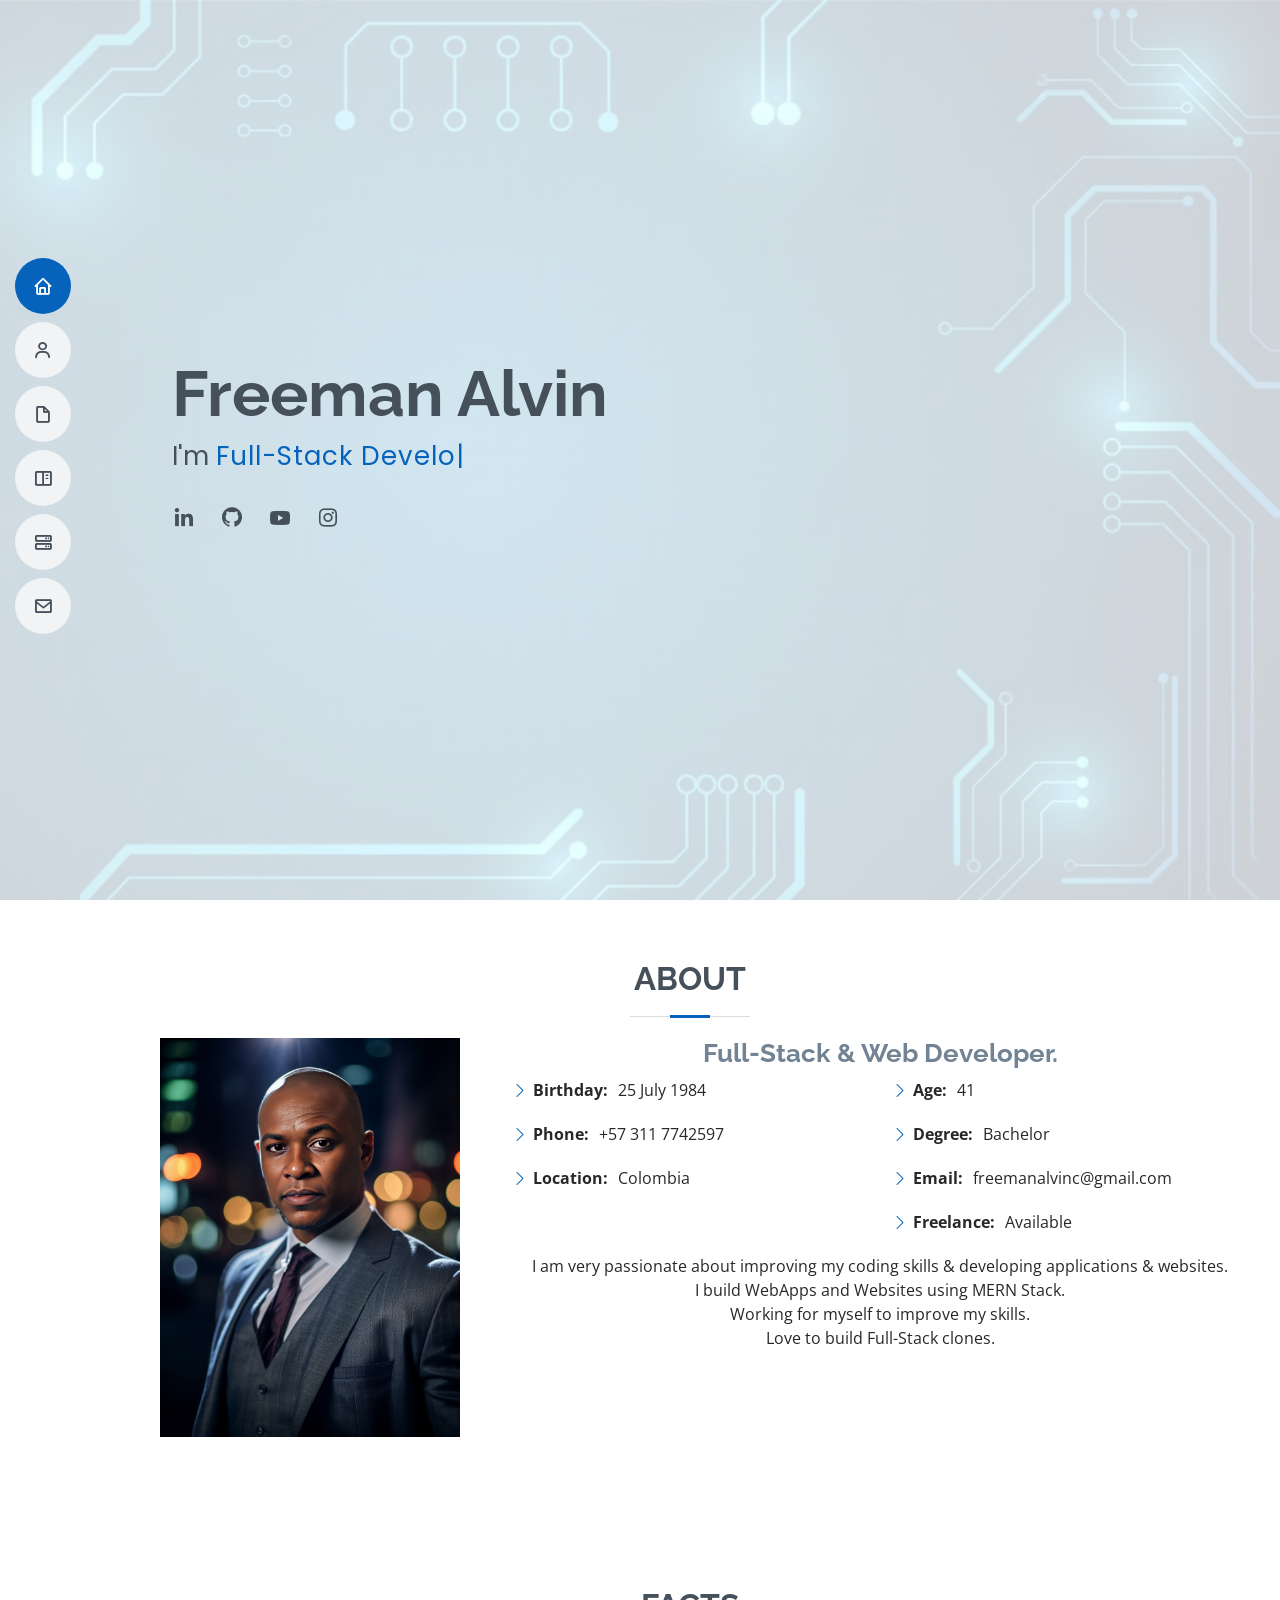
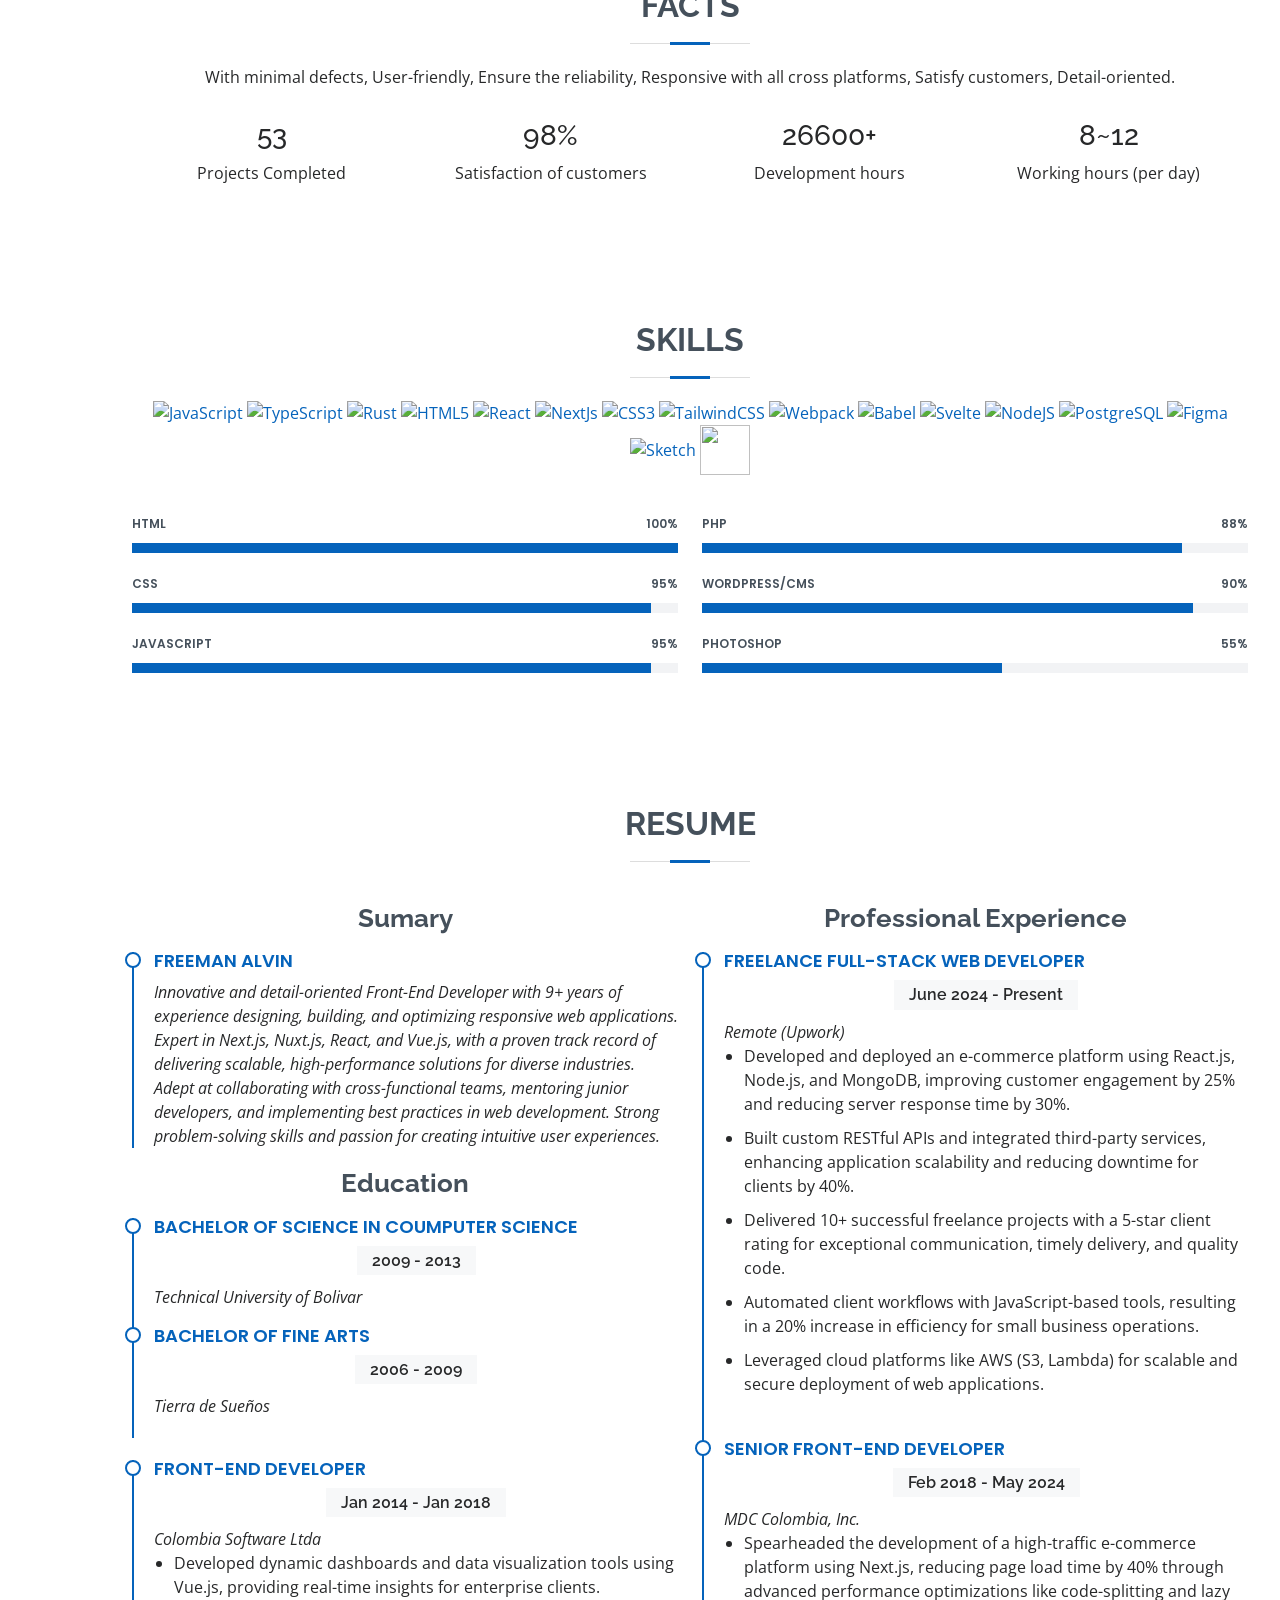
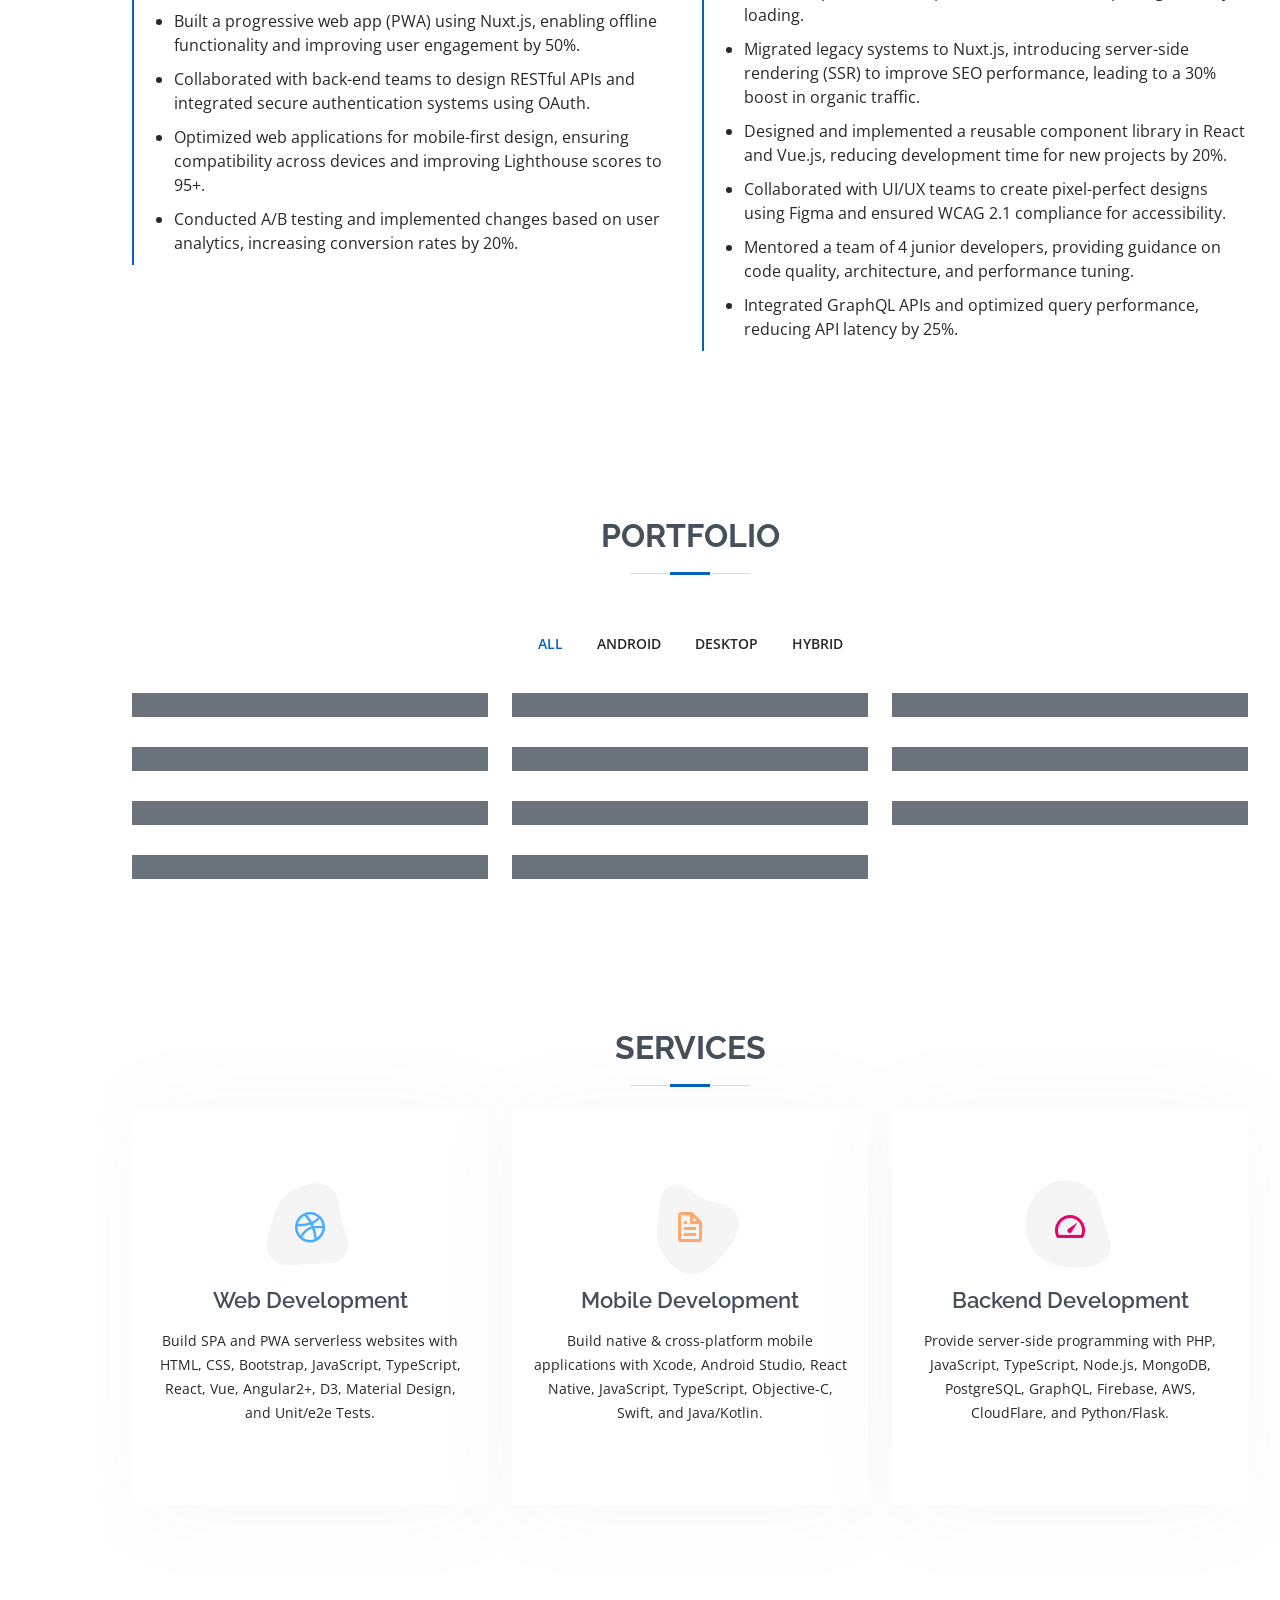
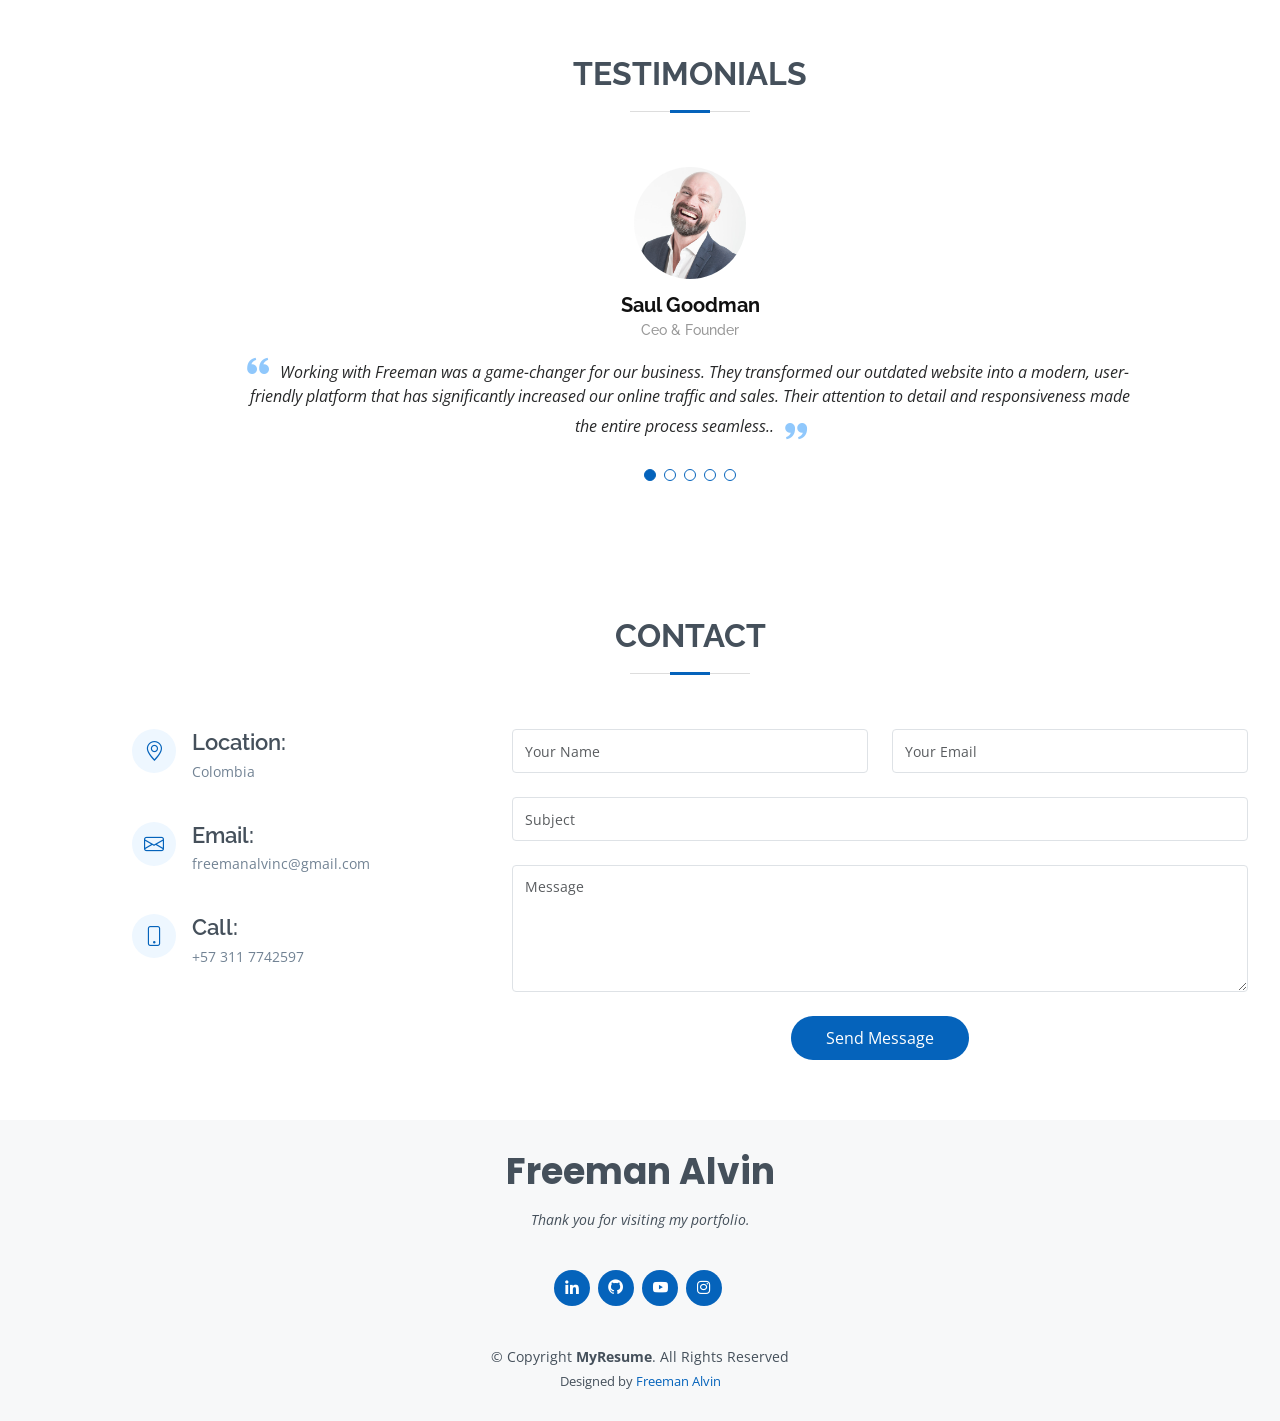
==== index.html @ a4b0214c "first" ====
<!DOCTYPE html>
<html lang="en">

<head>
  <meta charset="utf-8">
  <meta content="width=device-width, initial-scale=1.0" name="viewport">

  <title>MyResume Template - Index</title>

  <meta content="" name="description">
  <meta content="" name="keywords">

  <!-- Favicons -->
  <link href="assets/img/favicon.png" rel="icon">
  <link href="assets/img/apple-touch-icon.png" rel="apple-touch-icon">

  <!-- Google Fonts -->
  <link href="https://fonts.googleapis.com/css?family=Open+Sans:300,300i,400,400i,600,600i,700,700i|Raleway:300,300i,400,400i,500,500i,600,600i,700,700i|Poppins:300,300i,400,400i,500,500i,600,600i,700,700i" rel="stylesheet">

  <!-- Vendor CSS Files -->
  <link href="assets/vendor/aos/aos.css" rel="stylesheet">
  <link href="assets/vendor/bootstrap/css/bootstrap.min.css" rel="stylesheet">
  <link href="assets/vendor/bootstrap-icons/bootstrap-icons.css" rel="stylesheet">
  <link href="assets/vendor/boxicons/css/boxicons.min.css" rel="stylesheet">
  <link href="assets/vendor/glightbox/css/glightbox.min.css" rel="stylesheet">
  <link href="assets/vendor/swiper/swiper-bundle.min.css" rel="stylesheet">

  <!-- Template Main CSS File -->
  <link href="assets/css/style.css" rel="stylesheet">
<link href='https://unpkg.com/boxicons@latest/css/boxicons.min.css' rel='stylesheet'>
<link rel="stylesheet" href="https://cdn.jsdelivr.net/npm/typicons.font@2.1.2/src/font/typicons.css">
</head>

<body oncontextmenu="return false;">

  <!-- ======= Mobile nav toggle button ======= -->
  <!-- <button type="button" class="mobile-nav-toggle d-xl-none"><i class="bi bi-list mobile-nav-toggle"></i></button> -->
  <i class="bi bi-list mobile-nav-toggle d-lg-none"></i>
  <!-- ======= Header ======= -->
  <header id="header" class="d-flex flex-column justify-content-center">

    <nav id="navbar" class="navbar nav-menu">
      <ul>
        <li><a href="#hero" class="nav-link scrollto active"><i class="bx bx-home"></i> <span>Home</span></a></li>
        <li><a href="#about" class="nav-link scrollto"><i class="bx bx-user"></i> <span>About</span></a></li>
        <li><a href="#resume" class="nav-link scrollto"><i class="bx bx-file-blank"></i> <span>Resume</span></a></li>
        <li><a href="#portfolio" class="nav-link scrollto"><i class="bx bx-book-content"></i> <span>Portfolio</span></a></li>
        <li><a href="#services" class="nav-link scrollto"><i class="bx bx-server"></i> <span>Services</span></a></li>
        <li><a href="#contact" class="nav-link scrollto"><i class="bx bx-envelope"></i> <span>Contact</span></a></li>
      </ul>
    </nav><!-- .nav-menu -->

  </header><!-- End Header -->

  <!-- ======= Hero Section ======= -->
  <section id="hero" class="d-flex flex-column justify-content-center">
    <div class="container" data-aos="zoom-in" data-aos-delay="100">
      <h1>Freeman Alvin</h1>
      <p>I'm <span class="typed" data-typed-items="Full-Stack Developer, Front-End Developer, Freelancer, Engineer"></span></p>
      <div class="social-links">
        <a href="https://www.linkedin.com/in/freeman-alvin-cordoba-martinez-75082132b/" class="linkedin"><i class="bx bxl-linkedin"></i></a>
        <a href="https://github.com/freeman1" class="github"><i class="bx bxl-github"></i></a>
        <a href="#" class="youtube"><i class="bx bxl-youtube"></i></a>
        <a href="#" class="instagram"><i class="bx bxl-instagram"></i></a>
      </div>
    </div>
  </section><!-- End Hero -->

  <main id="main">

    <!-- ======= About Section ======= -->
    <section id="about" class="about">
      <div class="container" data-aos="fade-up">

        <div class="section-title">
          <h2>About</h2>

        <div class="row">
          <div class="col-lg-4">
            <img src="assets/img/profile-img.png" class="img-fluid" alt="" width="300px">
          </div>
          <div class="col-lg-8 pt-4 pt-lg-0 content">
            <h3>Full-Stack &amp; Web Developer.</h3>
            <p class="fst-italic">

            </p>
            <div class="row">
              <div class="col-lg-6">
                <ul>
                  <li><i class="bi bi-chevron-right"></i> <strong>Birthday:</strong> <span>25 July 1984</span></li>
                  <li><i class="bi bi-chevron-right"></i> <strong>Phone:</strong> <span>+57 311 7742597</span></li>
                  <li><i class="bi bi-chevron-right"></i> <strong>Location:</strong> <span>Colombia</span></li>
                </ul>
              </div>
              <div class="col-lg-6">
                <ul>
                  <li><i class="bi bi-chevron-right"></i> <strong>Age:</strong> <span>41</span></li>
                  <li><i class="bi bi-chevron-right"></i> <strong>Degree:</strong> <span>Bachelor</span></li>
                  <li><i class="bi bi-chevron-right"></i> <strong>Email:</strong> <span>freemanalvinc@gmail.com</span></li>
                  <li><i class="bi bi-chevron-right"></i> <strong>Freelance:</strong> <span>Available</span></li>
                </ul>
              </div>
            </div>
            <p>
              I am very passionate about improving my coding skills & developing applications & websites.<br />
              I build WebApps and Websites using MERN Stack.<br />
              Working for myself to improve my skills.<br />
              Love to build Full-Stack clones.<br />
            </p>
          </div>
        </div>

      </div>
    </section><!-- End About Section -->

    <!-- ======= Facts Section ======= -->
    <section id="facts" class="facts">
      <div class="container" data-aos="fade-up">

        <div class="section-title">
          <h2>Facts</h2>
          <p>With minimal defects, User-friendly, Ensure the reliability, Responsive with all cross platforms, Satisfy customers, Detail-oriented.</p>
        </div>

        <div class="container">
          <div class="row">
            <div class="col-lg-3 col-md-3 col-6">
              <div class="box_counter text-center animation animated fadeInUp" data-animation="fadeInUp"
                data-animation-delay="0.02s" style="animation-delay: 0.02s; opacity: 1;">
                <i class="ti-check-box"></i>
                <h3 class="counter_text"><span class="counter">53</span></h3>
                <p>Projects Completed</p>
              </div>
            </div>
            <div class="col-lg-3 col-md-3 col-6">
              <div class="box_counter text-center animation animated fadeInUp" data-animation="fadeInUp"
                data-animation-delay="0.03s" style="animation-delay: 0.03s; opacity: 1;">
                <i class="ti-thumb-up"></i>
                <h3 class="counter_text"><span class="counter">98</span>%</h3>
                <p>Satisfaction of customers</p>
              </div>
            </div>
            <div class="col-lg-3 col-md-3 col-6">
              <div class="box_counter text-center animation animated fadeInUp" data-animation="fadeInUp"
                data-animation-delay="0.04s" style="animation-delay: 0.04s; opacity: 1;">
                <i class="ti-wheelchair"></i>
                <h3 class="counter_text"><span class="counter">26600</span>+</h3>
                <p>Development hours</p>
              </div>
            </div>
            <div class="col-lg-3 col-md-3 col-6">
              <div class="box_counter text-center animation animated fadeInUp" data-animation="fadeInUp"
                data-animation-delay="0.05s" style="animation-delay: 0.05s; opacity: 1;">
                <i class="ti-time"></i>
                <h3 class="counter_text"><span class="counter">8</span>~<span class="counter">12</span></h3>
                <p>Working hours (per day)</p>
              </div>
            </div>
          </div>
        </div>

      </div>
    </section><!-- End Facts Section -->

    <!-- ======= Skills Section ======= -->
    <section id="skills" class="skills section-bg">
      <div class="container" data-aos="fade-up">

        <div class="section-title">
          <h2>Skills</h2>
          <p><p dir="auto">
            <a href="https://developer.mozilla.org/en-US/docs/Web/JavaScript" rel="nofollow"><img
                src="https://raw.githubusercontent.com/danielcranney/readme-generator/main/public/icons/skills/javascript-colored.svg"
                width="36" height="36" alt="JavaScript" style="max-width: 100%;"></a>
            <a href="https://www.typescriptlang.org/" rel="nofollow"><img
                src="https://raw.githubusercontent.com/danielcranney/readme-generator/main/public/icons/skills/typescript-colored.svg"
                width="36" height="36" alt="TypeScript" style="max-width: 100%;"></a>
            <a href="https://www.rust-lang.org/" rel="nofollow"><img
                src="https://raw.githubusercontent.com/danielcranney/readme-generator/main/public/icons/skills/rust-colored.svg"
                width="36" height="36" alt="Rust" style="max-width: 100%;"></a>
            <a href="https://developer.mozilla.org/en-US/docs/Glossary/HTML5" rel="nofollow"><img
                src="https://raw.githubusercontent.com/danielcranney/readme-generator/main/public/icons/skills/html5-colored.svg"
                width="36" height="36" alt="HTML5" style="max-width: 100%;"></a>
            <a href="https://reactjs.org/" rel="nofollow"><img
                src="https://raw.githubusercontent.com/danielcranney/readme-generator/main/public/icons/skills/react-colored.svg"
                width="36" height="36" alt="React" style="max-width: 100%;"></a>
            <a href="https://nextjs.org/docs" rel="nofollow"><img
                src="https://raw.githubusercontent.com/danielcranney/readme-generator/main/public/icons/skills/nextjs-colored.svg"
                width="36" height="36" alt="NextJs" style="max-width: 100%;"></a>
            <a href="https://www.w3.org/TR/CSS/#css" rel="nofollow"><img
                src="https://raw.githubusercontent.com/danielcranney/readme-generator/main/public/icons/skills/css3-colored.svg"
                width="36" height="36" alt="CSS3" style="max-width: 100%;"></a>
            <a href="https://tailwindcss.com/" rel="nofollow"><img
                src="https://raw.githubusercontent.com/danielcranney/readme-generator/main/public/icons/skills/tailwindcss-colored.svg"
                width="36" height="36" alt="TailwindCSS" style="max-width: 100%;"></a>
            <a href="https://webpack.js.org/" rel="nofollow"><img
                src="https://raw.githubusercontent.com/danielcranney/readme-generator/main/public/icons/skills/webpack-colored.svg"
                width="36" height="36" alt="Webpack" style="max-width: 100%;"></a>
            <a href="https://babeljs.io/" rel="nofollow"><img
                src="https://raw.githubusercontent.com/danielcranney/readme-generator/main/public/icons/skills/babel-colored.svg"
                width="36" height="36" alt="Babel" style="max-width: 100%;"></a>
            <a href="https://svelte.dev/" rel="nofollow"><img
                src="https://raw.githubusercontent.com/danielcranney/readme-generator/main/public/icons/skills/svelte-colored.svg"
                width="36" height="36" alt="Svelte" style="max-width: 100%;"></a>
            <a href="https://nodejs.org/en/" rel="nofollow"><img
                src="https://raw.githubusercontent.com/danielcranney/readme-generator/main/public/icons/skills/nodejs-colored.svg"
                width="36" height="36" alt="NodeJS" style="max-width: 100%;"></a>
            <a href="https://www.postgresql.org/" rel="nofollow"><img
                src="https://raw.githubusercontent.com/danielcranney/readme-generator/main/public/icons/skills/postgresql-colored.svg"
                width="36" height="36" alt="PostgreSQL" style="max-width: 100%;"></a>
            <a href="https://www.figma.com/" rel="nofollow"><img
                src="https://raw.githubusercontent.com/danielcranney/readme-generator/main/public/icons/skills/figma-colored.svg"
                width="36" height="36" alt="Figma" style="max-width: 100%;"></a>
            <a href="https://www.sketch.com/" rel="nofollow"><img
                src="https://raw.githubusercontent.com/danielcranney/readme-generator/main/public/icons/skills/sketch-colored.svg"
                width="36" height="36" alt="Sketch" style="max-width: 100%;"></a>
            <a rel="noopener noreferrer nofollow"
                  href="https://camo.githubusercontent.com/22a6284295884b596b063cbec5953e303e27507c1f1fffbb2425731f333e7afd/68747470733a2f2f736b696c6c69636f6e732e6465762f69636f6e733f693d76697465267468656d653d6461726b"><img
                    src="https://camo.githubusercontent.com/22a6284295884b596b063cbec5953e303e27507c1f1fffbb2425731f333e7afd/68747470733a2f2f736b696c6c69636f6e732e6465762f69636f6e733f693d76697465267468656d653d6461726b"
                    height="50" width="50" data-canonical-src="https://skillicons.dev/icons?i=vite&amp;theme=dark"
                    style="max-width: 100%;"></a>
          </p></p>
        </div>

        <div class="row skills-content">

          <div class="col-lg-6">

            <div class="progress">
              <span class="skill">HTML <i class="val">100%</i></span>
              <div class="progress-bar-wrap">
                <div class="progress-bar" role="progressbar" aria-valuenow="100" aria-valuemin="0" aria-valuemax="100"></div>
              </div>
            </div>

            <div class="progress">
              <span class="skill">CSS <i class="val">95%</i></span>
              <div class="progress-bar-wrap">
                <div class="progress-bar" role="progressbar" aria-valuenow="95" aria-valuemin="0" aria-valuemax="100"></div>
              </div>
            </div>

            <div class="progress">
              <span class="skill">JavaScript <i class="val">95%</i></span>
              <div class="progress-bar-wrap">
                <div class="progress-bar" role="progressbar" aria-valuenow="95" aria-valuemin="0" aria-valuemax="100"></div>
              </div>
            </div>

          </div>

          <div class="col-lg-6">

            <div class="progress">
              <span class="skill">PHP <i class="val">88%</i></span>
              <div class="progress-bar-wrap">
                <div class="progress-bar" role="progressbar" aria-valuenow="88" aria-valuemin="0" aria-valuemax="100"></div>
              </div>
            </div>

            <div class="progress">
              <span class="skill">WordPress/CMS <i class="val">90%</i></span>
              <div class="progress-bar-wrap">
                <div class="progress-bar" role="progressbar" aria-valuenow="90" aria-valuemin="0" aria-valuemax="100"></div>
              </div>
            </div>

            <div class="progress">
              <span class="skill">Photoshop <i class="val">55%</i></span>
              <div class="progress-bar-wrap">
                <div class="progress-bar" role="progressbar" aria-valuenow="55" aria-valuemin="0" aria-valuemax="100"></div>
              </div>
            </div>

          </div>

        </div>

      </div>
    </section><!-- End Skills Section -->

    <!-- ======= Resume Section ======= -->
    <section id="resume" class="resume">
      <div class="container" data-aos="fade-up">

        <div class="section-title">
          <h2>Resume</h2>

        <div class="row">
          <div class="col-lg-6">
            <h3 class="resume-title">Sumary</h3>
            <div class="resume-item pb-0">
              <h4>Freeman Alvin</h4>
              <p><em>Innovative and detail-oriented Front-End Developer with 9+ years of experience designing, building, and optimizing
              responsive web applications. Expert in Next.js, Nuxt.js, React, and Vue.js, with a proven track record of delivering scalable, high-performance solutions for diverse industries. Adept at collaborating with cross-functional teams,
              mentoring junior developers, and implementing best practices in web development. Strong problem-solving skills and
              passion for creating intuitive user experiences.</em></p>
            </div>

            <h3 class="resume-title">Education</h3>
            <div class="resume-item">
              <h4>Bachelor of Science in Coumputer Science</h4>
              <h5>2009 - 2013</h5>
              <p><em>Technical University of Bolivar</em></p>
            </div>
            <div class="resume-item">
              <h4>Bachelor of Fine Arts</h4>
              <h5>2006 - 2009</h5>
              <p><em>Tierra de Sueños</em></p>
            </div>
            <br />
                        <div class="resume-item">
                          <h4>Front-End Developer</h4>
                          <h5>Jan 2014 - Jan 2018</h5>
                          <p><em>Colombia Software Ltda</em></p>
                          <ul>
                            <li>Developed dynamic dashboards and data visualization tools using Vue.js, providing real-time insights for
                              enterprise
                              clients.</li>
                            <li>Built a progressive web app (PWA) using Nuxt.js, enabling offline functionality and improving user engagement by
                              50%.</li>
                            <li>Collaborated with back-end teams to design RESTful APIs and integrated secure authentication systems using
                              OAuth.</li>
                            <li>Optimized web applications for mobile-first design, ensuring compatibility across devices and improving
                              Lighthouse
                              scores to 95+.</li>
                            <li>Conducted A/B testing and implemented changes based on user analytics, increasing conversion rates by 20%.</li>
                          </ul>
                        </div>

          </div>
          <div class="col-lg-6">
            <h3 class="resume-title">Professional Experience</h3>
            <div class="resume-item">
              <h4>Freelance Full-Stack Web Developer</h4>
              <h5>June 2024 - Present</h5>
              <p><em>Remote (Upwork)</em></p>
              <ul>
                <li>Developed and deployed an e-commerce platform using React.js, Node.js, and MongoDB, improving customer engagement by 25%
                and reducing server response time by 30%.</li>
                <li>Built custom RESTful APIs and integrated third-party services, enhancing application scalability and reducing downtime
                for clients by 40%.</li>
                <li>Delivered 10+ successful freelance projects with a 5-star client rating for exceptional communication, timely delivery,
                and quality code.</li>
                <li>Automated client workflows with JavaScript-based tools, resulting in a 20% increase in efficiency for small business
                operations.</li>
                <li>Leveraged cloud platforms like AWS (S3, Lambda) for scalable and secure deployment of web applications.</li>
              </ul>
            </div>
            <div class="resume-item">
              <h4>Senior Front-End Developer</h4>
              <h5>Feb 2018 - May 2024</h5>
              <p><em>MDC Colombia, Inc.</em></p>
              <ul>
                <li>Spearheaded the development of a high-traffic e-commerce platform using Next.js, reducing page load time by 40% through
                advanced performance optimizations like code-splitting and lazy loading.</li>
                <li>Migrated legacy systems to Nuxt.js, introducing server-side rendering (SSR) to improve SEO performance, leading to a 30%
                boost in organic traffic.</li>
                <li>Designed and implemented a reusable component library in React and Vue.js, reducing development time for new projects by
                20%.</li>
                <li>Collaborated with UI/UX teams to create pixel-perfect designs using Figma and ensured WCAG 2.1 compliance for
                accessibility.</li>
                <li>Mentored a team of 4 junior developers, providing guidance on code quality, architecture, and performance tuning.</li>
                <li>Integrated GraphQL APIs and optimized query performance, reducing API latency by 25%.</li>
              </ul>
            </div>
          </div>
        </div>

      </div>
    </section><!-- End Resume Section -->

    <!-- ======= Portfolio Section ======= -->
    <section id="portfolio" class="portfolio section-bg">
      <div class="container" data-aos="fade-up">

        <div class="section-title">
          <h2>Portfolio</h2>
          <p></p>
        </div>

        <div class="row">
          <div class="col-lg-12 d-flex justify-content-center" data-aos="fade-up" data-aos-delay="100">
            <ul id="portfolio-flters">
              <li data-filter="*" class="filter-active">All</li>
              <li data-filter=".filter-app">Android</li>
              <li data-filter=".filter-card">Desktop</li>
              <li data-filter=".filter-web">Hybrid</li>
            </ul>
          </div>
        </div>

        <div class="row portfolio-container" data-aos="fade-up" data-aos-delay="200">

          <div class="col-lg-4 col-md-6 portfolio-item filter-web">
            <div class="portfolio-wrap">
              <img src="assets/img/portfolio/portfolio-5.png" class="img-fluid" alt="">
              <div class="portfolio-info">
                <h4>Please click + to view more information about the project.(Video)</h4>
                <div class="styles_topics___KkIE">
                  <div title="vue"><svg xmlns="http://www.w3.org/2000/svg" width="24" height="24" preserveAspectRatio="xMinYMin meet"
                      viewBox="0 0 256 221" class="styles_icon__GEUwO">
                      <path fill="#41B883" d="M204.8 0H256L128 220.8 0 0h97.92L128 51.2 157.44 0h47.36z"></path>
                      <path fill="#41B883" d="m0 0 128 220.8L256 0h-51.2L128 132.48 50.56 0H0z"></path>
                      <path fill="#35495E" d="M50.56 0 128 133.12 204.8 0h-47.36L128 51.2 97.92 0H50.56z"></path>
                    </svg></div>
                  <div title="tailwindcss"><svg xmlns="http://www.w3.org/2000/svg" width="24" height="24" fill="none"
                      class="styles_icon__GEUwO">
                      <path fill="#38BDF8" fill-rule="evenodd"
                        d="M12 5C8.8 5 6.8 6.59 6 9.771c1.2-1.59 2.6-2.186 4.2-1.789.913.227 1.566.885 2.287 1.614 1.177 1.187 2.539 2.56 5.513 2.56 3.2 0 5.2-1.59 6-4.77-1.2 1.59-2.6 2.187-4.2 1.789-.913-.227-1.566-.885-2.288-1.614C16.336 6.373 14.974 5 12 5Zm-6 7.157c-3.2 0-5.2 1.59-6 4.771 1.2-1.59 2.6-2.187 4.2-1.79.913.228 1.566.886 2.288 1.615 1.176 1.187 2.538 2.56 5.512 2.56 3.2 0 5.2-1.59 6-4.77-1.2 1.59-2.6 2.186-4.2 1.789-.913-.227-1.566-.886-2.287-1.614C10.336 13.53 8.974 12.157 6 12.157Z"
                        clip-rule="evenodd"></path>
                    </svg></div>
                  <div title="python"><svg xmlns="http://www.w3.org/2000/svg" width="24" height="24" preserveAspectRatio="xMinYMin meet"
                      viewBox="0 0 256 255" class="styles_icon__GEUwO">
                      <defs>
                        <linearGradient id="python_svg__a" x1="12.959%" x2="79.639%" y1="12.039%" y2="78.201%">
                          <stop offset="0%" stop-color="#387EB8"></stop>
                          <stop offset="100%" stop-color="#366994"></stop>
                        </linearGradient>
                        <linearGradient id="python_svg__b" x1="19.128%" x2="90.742%" y1="20.579%" y2="88.429%">
                          <stop offset="0%" stop-color="#FFE052"></stop>
                          <stop offset="100%" stop-color="#FFC331"></stop>
                        </linearGradient>
                      </defs>
                      <path fill="url(#python_svg__a)"
                        d="M126.916.072c-64.832 0-60.784 28.115-60.784 28.115l.072 29.128h61.868v8.745H41.631S.145 61.355.145 126.77c0 65.417 36.21 63.097 36.21 63.097h21.61v-30.356s-1.165-36.21 35.632-36.21h61.362s34.475.557 34.475-33.319V33.97S194.67.072 126.916.072zM92.802 19.66a11.12 11.12 0 0 1 11.13 11.13 11.12 11.12 0 0 1-11.13 11.13 11.12 11.12 0 0 1-11.13-11.13 11.12 11.12 0 0 1 11.13-11.13z">
                      </path>
                      <path fill="url(#python_svg__b)"
                        d="M128.757 254.126c64.832 0 60.784-28.115 60.784-28.115l-.072-29.127H127.6v-8.745h86.441s41.486 4.705 41.486-60.712c0-65.416-36.21-63.096-36.21-63.096h-21.61v30.355s1.165 36.21-35.632 36.21h-61.362s-34.475-.557-34.475 33.32v56.013s-5.235 33.897 62.518 33.897zm34.114-19.586a11.12 11.12 0 0 1-11.13-11.13 11.12 11.12 0 0 1 11.13-11.131 11.12 11.12 0 0 1 11.13 11.13 11.12 11.12 0 0 1-11.13 11.13z">
                      </path>
                    </svg></div>
                  <div title="django"><svg xmlns="http://www.w3.org/2000/svg" width="24" height="24" preserveAspectRatio="xMinYMin meet"
                      viewBox="0 0 256 326" class="styles_icon__GEUwO">
                      <g fill="#2BA977">
                        <path
                          d="M114.784 0h53.278v244.191c-27.29 5.162-47.38 7.193-69.117 7.193C33.873 251.316 0 222.245 0 166.412c0-53.795 35.93-88.708 91.608-88.708 8.64 0 15.222.68 23.176 2.717V0zm1.867 124.427c-6.24-2.038-11.382-2.717-17.965-2.717-26.947 0-42.512 16.437-42.512 45.243 0 28.046 14.88 43.532 42.17 43.532 5.896 0 10.696-.332 18.307-1.351v-84.707z">
                        </path>
                        <path
                          d="M255.187 84.26v122.263c0 42.105-3.154 62.353-12.411 79.81-8.64 16.783-20.022 27.366-43.541 39.055l-49.438-23.297c23.519-10.93 34.901-20.588 42.17-35.327 7.61-15.072 10.01-32.529 10.01-78.445V84.261h53.21zM196.608 0h53.278v54.135h-53.278V0z">
                        </path>
                      </g>
                    </svg></div>
                  <div title="postgresql"><svg xmlns="http://www.w3.org/2000/svg" viewBox="0 0 128 128" class="styles_icon__GEUwO"
                      width="24" height="24">
                      <path fill="#336791" fill-rule="evenodd"
                        d="M63.409 100.219c1.792 1.482 3.893 2.114 6.161 2.231.938.049 1.903.003 2.826-.165 1.464-.266 2.924-.6 4.348-1.029 2.9-.875 5.406-2.387 7.277-4.829 1.066-1.392 1.941-2.897 2.503-4.561.464-1.373.9-2.76 1.247-4.165.274-1.107.41-2.25.576-3.381.111-.748.178-1.504.247-2.259.112-1.225.229-2.448.31-3.676.057-.854.055-1.712.088-2.567.011-.261.053-.52.078-.779.021-.241.143-.324.389-.32.864.013 1.73.035 2.593-.004.967-.043 1.941-.085 2.893-.244a46.368 46.368 0 0 0 4.028-.86c1.568-.411 3.007-1.146 4.393-1.982 1.612-.975 3.084-2.118 4.275-3.591 1.039-1.282 1.531-2.768 1.28-4.389-.364-2.355-2.343-3.898-4.644-4.003-.834-.038-1.68.05-2.51.155-1.005.128-1.995.354-2.997.503-.692.104-1.393.15-2.083.222l-.019-.09c1.29-2.437 2.634-4.846 3.854-7.316.937-1.896 1.737-3.859 2.564-5.809 1.37-3.228 2.463-6.555 3.369-9.938.867-3.238 1.609-6.511 1.844-9.871.094-1.341.159-2.688.15-4.031-.006-1.072-.122-2.145-.229-3.213-.122-1.224-.492-2.384-1.004-3.5-.674-1.472-1.721-2.679-2.822-3.825-.881-.918-1.851-1.754-2.812-2.59-1.371-1.192-2.913-2.145-4.513-2.99a26.013 26.013 0 0 0-5.724-2.22 71.525 71.525 0 0 0-3.658-.821C87.251 4.224 86.811 4 86.372 4h-8.268c-.299 0-.595.196-.896.229a31.429 31.429 0 0 0-5.835 1.205c-.71.219-1.358.091-2.033.028-.518-.048-1.027-.181-1.545-.207-1.971-.098-3.944-.24-5.916-.219-1.888.02-3.757.332-5.584.85-1.529.436-3.026.965-4.398 1.77-.586.344-1.052.279-1.659.105a104.514 104.514 0 0 0-6.166-1.604c-1.291-.289-2.62-.435-3.939-.571a46.155 46.155 0 0 0-3.809-.237c-1.242-.027-2.492-.026-3.729.084-1.969.175-3.9.575-5.778 1.221a19.252 19.252 0 0 0-5.72 3.121c-1.75 1.385-3.154 3.074-4.281 5.005-1.189 2.037-2.006 4.218-2.512 6.507-.275 1.241-.174 2.517-.363 3.777-.058.39.059.782.059 1.174v5.485c0 .364-.107.729-.061 1.095.113.879.074 1.765.223 2.638.234 1.382.445 2.759.729 4.131.397 1.917.776 3.832 1.216 5.74.32 1.389.667 2.77 1.048 4.143.58 2.098 1.146 4.199 1.803 6.272.611 1.927 1.307 3.826 2.002 5.726a50.846 50.846 0 0 0 3.49 7.607c1.195 2.111 2.558 4.088 4.388 5.713 1.207 1.072 2.548 1.895 4.109 2.307a8.13 8.13 0 0 0 3.733.104 8.864 8.864 0 0 0 3.895-1.865c.132-.107.275-.19.432.008.594.752 1.388 1.254 2.219 1.687 2.242 1.17 4.685 1.521 7.166 1.663.602.034 1.208-.052 1.813-.068 1.181-.033 2.327-.263 3.454-.589.592-.171 1.169-.389 1.771-.591.031.641.071 1.257.091 1.874l.083 3.363c.016.512.036 1.024.083 1.534.122 1.314.241 2.628.398 3.938.108.903.222 1.812.434 2.694a30.922 30.922 0 0 0 1.742 5.188 11.127 11.127 0 0 0 3.148 4.184zm-3.591-16.768a208.11 208.11 0 0 1-.159-4.739c-.042-1.942-.056-3.885-.083-5.827l-.005-.074c-.987.593-1.96 1.241-2.989 1.776-1.207.627-2.517.99-3.874 1.093-1.063.08-2.142.153-3.2.069-1.736-.141-3.472-.412-5.026-1.268-.63-.347-1.288-.77-1.723-1.323-1.041-1.329-.542-3.008 1.028-3.816 1.085-.56 2.269-.793 3.445-1.065a35.84 35.84 0 0 0 3.036-.83c.986-.323 1.608-1.123 2.223-1.908l.974-1.252-1.171-.122c-1.162-.108-2.271-.429-3.331-.899-.906-.401-.92-.445-1.586.277-1.11 1.205-2.19 2.44-3.279 3.666-.801.902-1.596 1.809-2.395 2.714-.788.895-1.528 1.84-2.379 2.672-1.262 1.236-2.784 1.979-4.6 1.895-1.165-.054-2.231-.462-3.191-1.129-1.979-1.378-3.312-3.308-4.527-5.333-1.555-2.596-2.75-5.361-3.771-8.201-.707-1.964-1.418-3.929-2.034-5.921-.671-2.165-1.26-4.355-1.839-6.547-.438-1.653-.826-3.32-1.196-4.99a173.85 173.85 0 0 1-1.182-5.715c-.241-1.291-.38-2.601-.575-3.9-.263-1.753-.311-3.52-.215-5.279.085-1.585.312-3.165.538-4.739.313-2.178 1.031-4.233 2.063-6.174a16.315 16.315 0 0 1 2.323-3.274c1.49-1.649 3.293-2.84 5.299-3.735 1.401-.625 2.882-1 4.391-1.295 2.24-.436 4.5-.418 6.76-.372.988.021 1.973.2 2.96.299 2.126.211 4.209.659 6.266 1.21 1.5.402 2.969.924 4.455 1.376.148.045.367.041.49-.038 2.015-1.316 4.216-2.184 6.559-2.681.889-.188 1.807-.271 2.716-.329 1.104-.069 2.219-.135 3.321-.07 1.325.076 2.646.271 3.963.451.64.088 1.264.309 1.904.369.308.029.633-.194.957-.27 1.654-.383 3.301-.808 4.97-1.109 1.242-.224 2.512-.33 3.774-.402 1.41-.081 2.828-.14 4.236-.072 1.78.086 3.547.339 5.291.745 2.162.503 4.234 1.233 6.205 2.247 1.473.759 2.872 1.637 4.133 2.717.826.709 1.672 1.408 2.417 2.198.92.974 1.858 1.947 2.436 3.194.435.941.745 1.915.831 2.944.106 1.281.235 2.566.224 3.849-.011 1.226-.179 2.451-.297 3.675-.271 2.788-.876 5.516-1.613 8.208a93.794 93.794 0 0 1-2.089 6.596c-.709 2.003-1.528 3.969-2.355 5.928a65.327 65.327 0 0 1-1.984 4.281c-1.354 2.652-2.762 5.277-4.391 7.777-.281.431-.548.873-.822 1.314.711.479 1.516.648 2.326.736.771.083 1.557.134 2.327.076 1.233-.092 2.462-.268 3.688-.439 1.214-.17 2.403-.515 3.651-.424 1.244.091 2.136 1.037 2.051 2.203-.054.738-.393 1.371-.883 1.912-2.315 2.554-5.221 4.102-8.545 4.865-1.263.29-2.565.439-3.858.56a25.74 25.74 0 0 1-3.321.078c-.812-.03-1.617-.216-2.447-.336-.084.759-.163 1.55-.259 2.338l-.387 3.023c-.117.958-.208 1.92-.329 2.878-.118.93-.265 1.855-.389 2.784-.115.865-.2 1.735-.33 2.599-.197 1.324-.386 2.651-.645 3.965-.31 1.57-.784 3.09-1.561 4.507-.946 1.729-2.287 3.046-3.995 4.021-1.76 1.005-3.685 1.528-5.634 1.966-1.382.311-2.803.361-4.202.234-2.425-.219-4.495-1.256-6.06-3.137-1.493-1.795-2.504-3.851-2.865-6.18a49.257 49.257 0 0 1-.396-3.339 86.327 86.327 0 0 1-.244-3.732zm2.726-15.954c.015.83-.071 1.66-.067 2.49.017 3.863.045 7.727.078 11.591.006.631.037 1.264.082 1.894.095 1.32.189 2.641.317 3.957.092.935.217 1.867.364 2.795.21 1.313.808 2.483 1.486 3.602.584.962 1.345 1.778 2.346 2.342 1.702.957 3.533 1.037 5.379.685 1.247-.237 2.473-.62 3.683-1.015a8.166 8.166 0 0 0 3.178-1.901c.849-.822 1.451-1.825 1.857-2.932.787-2.146 1.034-4.407 1.359-6.649.122-.84.228-1.682.339-2.523.127-.957.255-1.913.377-2.87.092-.714.174-1.427.261-2.14.125-1.024.256-2.047.375-3.071.091-.792.167-1.587.249-2.381.104-1.015.215-2.027.306-3.044.068-.77.04-1.555.177-2.312.251-1.387.907-2.567 2.137-3.331.514-.318 1.096-.528 1.666-.798l-.098-.149c-.527-.684-1.067-1.357-1.584-2.049-.812-1.086-1.396-2.297-1.983-3.514-.556-1.154-1.236-2.246-1.821-3.387-1.021-1.99-2.061-3.975-3.002-6.002-1.183-2.55-2.115-5.188-2.408-8.012-.125-1.194-.157-2.388.086-3.571.387-1.89 1.373-3.368 3.033-4.382 1.54-.94 3.255-1.244 5.012-1.339 1.09-.059 2.187-.011 3.318-.011l-.037-.191c-.704-1.472-1.361-2.969-2.132-4.405-1.086-2.028-2.478-3.856-4.026-5.553a27.94 27.94 0 0 0-3.75-3.45c-1.338-1.013-2.748-1.918-4.253-2.657a24.95 24.95 0 0 0-5.624-2c-1.885-.418-3.78-.674-5.714-.695-1.648-.018-3.286.058-4.892.429-2.424.561-4.641 1.559-6.568 3.175a17.016 17.016 0 0 0-2.839 3.044c-.967 1.325-1.745 2.759-2.411 4.26-.914 2.061-1.541 4.204-1.971 6.408-.214 1.1-.382 2.207-.553 3.314-.06.389-.064.784-.1 1.229l.732-.381.714-.32c2.417-1.105 4.92-1.816 7.61-1.735 1.144.034 2.236.261 3.254.762 1.95.962 3.09 2.597 3.586 4.665.342 1.428.577 2.884.805 4.337.178 1.134.361 2.28.381 3.424.029 1.672-.055 3.348-.146 5.019a13.997 13.997 0 0 1-.872 4.154c-.904 2.416-1.912 4.793-2.853 7.195-.311.794-.55 1.615-.843 2.488l1.188.001c.144.003.291.007.43.04 1.081.255 2.02.745 2.789 1.577 1.028 1.104 1.566 2.396 1.593 3.893zM41.897 56.042a14.187 14.187 0 0 1-1.094-4.538c-.104-1.474.071-2.94.223-4.408.146-1.421.27-2.849.312-4.275.071-2.347-.087-4.688-.199-7.033-.067-1.396.095-2.809.219-4.208.112-1.26.252-2.523.491-3.765.399-2.084.93-4.138 1.685-6.129.715-1.888 1.539-3.725 2.699-5.38.797-1.136 1.699-2.195 2.566-3.305l-.258-.092c-2.823-.896-5.693-1.598-8.646-1.903-1.395-.145-2.796-.229-4.195-.313-.43-.025-.866.033-1.297.074-1.067.103-2.148.143-3.198.343-1.787.34-3.502.912-5.089 1.843a12.632 12.632 0 0 0-3.626 3.211c-1.107 1.431-1.854 3.049-2.389 4.773-.632 2.035-.934 4.13-1.015 6.243-.071 1.853-.106 3.716.214 5.562.237 1.373.396 2.762.658 4.131a122.89 122.89 0 0 0 1.186 5.573c.633 2.644 1.267 5.29 2.018 7.902.718 2.501 1.527 4.98 2.407 7.43.718 1.999 1.549 3.961 2.424 5.896.57 1.261 1.26 2.475 1.984 3.655.769 1.254 1.645 2.444 2.831 3.354 1.499 1.148 2.658 1.327 4.182.066.652-.539 1.203-1.207 1.771-1.842.901-1.008 1.771-2.046 2.669-3.059 1.143-1.289 2.3-2.565 3.449-3.85.243-.271.478-.551.714-.825l-.393-.343a14.33 14.33 0 0 1-3.303-4.788zm43.341-38.403a49.306 49.306 0 0 1 2.672 3.394 30.638 30.638 0 0 1 3.855 7.336c.42 1.155.756 2.321.606 3.584-.104.885-.097 1.782-.174 2.672-.065.74-.183 1.476-.278 2.214-.144 1.112-.352 2.222-.414 3.339-.06 1.064.003 2.138.07 3.203.067 1.083.213 2.161.312 3.241.112 1.227.264 2.451.298 3.68.028 1.008-.062 2.021-.149 3.029a12.063 12.063 0 0 1-.87 3.512c-.323.794-.708 1.562-1.071 2.356l.146.154.222.172.225-.4a75.33 75.33 0 0 0 5.021-9.277 147.495 147.495 0 0 0 2.654-6.27 69.833 69.833 0 0 0 3.151-10.094c.36-1.544.636-3.112.88-4.68.191-1.226.349-2.466.385-3.703.037-1.312-.035-2.634-.156-3.942-.091-.988-.335-1.982-.953-2.787-.996-1.293-2.07-2.529-3.391-3.508-1.113-.823-2.223-1.67-3.416-2.362-1.893-1.099-3.942-1.829-6.083-2.327-2.091-.487-4.207-.697-6.337-.742-1.256-.027-2.518.108-3.771.227-1.136.106-2.265.288-3.408.438 1.227.69 2.438 1.304 3.578 2.027 2.4 1.52 4.552 3.349 6.396 5.514zm-31.18 42.563c.775-2.48 1.832-4.85 2.855-7.232.831-1.933 1.284-3.968 1.435-6.06.075-1.031.055-2.075.004-3.109a35.642 35.642 0 0 0-.316-3.438c-.215-1.454-.459-2.909-.803-4.336-.373-1.544-1.313-2.62-2.925-3.017-.981-.241-1.957-.231-2.95-.074-2.423.381-4.641 1.274-6.707 2.582-.416.263-.646.476-.573 1.071.152 1.264.185 2.548.179 3.823-.008 1.805-.085 3.61-.153 5.414-.022.587-.107 1.173-.171 1.758-.096.896-.283 1.791-.277 2.686.006.922.1 1.865.324 2.758.711 2.832 2.215 5.148 4.682 6.783 1.517 1.006 3.195 1.512 5.038 1.609.122-.423.235-.822.358-1.218zm-2.896-24.289c-.325-.681-.139-1.246.613-1.508.184-.063.372-.133.562-.151.263-.026.528-.007.793-.007.955.006 1.873.139 2.66.745.506.39.642.905.314 1.437-.465.753-1.172 1.131-2.042 1.203-1.369.113-2.33-.525-2.9-1.719zm37.975-.249.311-2.725c.045-.364-.146-.464-.452-.473-.963-.026-1.925-.061-2.888-.077-1.084-.02-2.141.154-3.145.566-1.114.459-1.962 1.193-2.309 2.406a7.266 7.266 0 0 0-.236 2.752 16.29 16.29 0 0 0 .963 4.18c.674 1.793 1.378 3.585 2.221 5.303 1.141 2.325 2.431 4.577 3.643 6.867.323.611.597 1.25.934 1.963a11.11 11.11 0 0 0 1.09-4.538c.033-1.301-.07-2.605-.146-3.906-.047-.796-.16-1.588-.237-2.382-.107-1.106-.271-2.213-.297-3.322-.025-1.128.055-2.262.151-3.389.09-1.078.268-2.149.397-3.225zm-2.169-.874c-.358.987-1.122 1.545-2.114 1.708-.924.153-1.734-.188-2.336-.926-.429-.525-.265-1.146.378-1.502.738-.408 1.549-.511 2.506-.573.261.047.651.088 1.023.193.539.152.739.56.543 1.1zM58.37 65.193c-.528-.432-1.228-.457-1.73.017-.624.59-1.173 1.264-1.722 1.928-.633.768-1.229 1.566-2.045 2.161-1.189.865-2.578 1.223-3.972 1.562-1.108.27-2.222.521-3.333.779l-.014.144c.33.152.649.343.994.452 1.695.536 3.42.804 5.212.652 1.292-.111 2.524-.393 3.691-.946 1.607-.761 2.844-1.968 3.895-3.37.176-.234.256-.58.276-.882.071-1.066-.47-1.859-1.252-2.497zm30.945-.462c-.831.279-1.507.704-1.708 1.603-.137.608-.187 1.237-.24 1.86-.01.11.127.312.231.34.64.169 1.284.368 1.938.427.805.073 1.623.05 2.433.01.874-.044 1.754-.101 2.616-.245 2.029-.342 3.994-.896 5.738-2.048.63-.415 1.252-.839 1.878-1.261l-.052-.089c-.667.099-1.332.22-2.002.291-1.364.146-2.729.3-4.098.379-.661.038-1.331-.089-1.997-.143-1.118-.091-2.21-.339-3.155-.937-.545-.344-1.001-.382-1.582-.187z"
                        clip-rule="evenodd"></path>
                      <path fill="#336791"
                        d="M2.835 103.184a26.23 26.23 0 0 1 4.343-.338c2.235 0 3.874.52 4.914 1.456.962.832 1.534 2.106 1.534 3.667 0 1.586-.469 2.834-1.353 3.744-1.196 1.274-3.146 1.924-5.356 1.924-.676 0-1.3-.026-1.819-.156v7.021H2.835v-17.318zm2.263 8.45c.494.13 1.118.182 1.872.182 2.729 0 4.394-1.326 4.394-3.744 0-2.314-1.638-3.432-4.134-3.432-.988 0-1.742.078-2.132.182v6.812zm22.23 2.47c0 4.654-3.225 6.683-6.267 6.683-3.406 0-6.032-2.496-6.032-6.475 0-4.212 2.756-6.682 6.24-6.682 3.615-.001 6.059 2.626 6.059 6.474zm-9.984.13c0 2.756 1.586 4.836 3.822 4.836 2.184 0 3.821-2.054 3.821-4.888 0-2.132-1.065-4.836-3.77-4.836s-3.873 2.496-3.873 4.888zm12.557 3.926c.676.442 1.872.91 3.016.91 1.664 0 2.444-.832 2.444-1.872 0-1.092-.649-1.69-2.34-2.314-2.262-.806-3.328-2.054-3.328-3.562 0-2.028 1.638-3.692 4.342-3.692 1.274 0 2.393.364 3.095.78l-.572 1.664a4.897 4.897 0 0 0-2.574-.728c-1.352 0-2.106.78-2.106 1.716 0 1.04.755 1.508 2.393 2.132 2.184.832 3.302 1.924 3.302 3.796 0 2.21-1.716 3.77-4.706 3.77-1.378 0-2.652-.338-3.536-.858l.57-1.742zm13.365-13.859v3.614h3.275v1.742h-3.275v6.786c0 1.56.441 2.444 1.716 2.444a5.09 5.09 0 0 0 1.326-.156l.104 1.716c-.441.182-1.144.312-2.027.312-1.066 0-1.925-.338-2.471-.962-.649-.676-.884-1.794-.884-3.276v-6.864h-1.95v-1.742h1.95v-3.016l2.236-.598zm16.536 3.615c-.053.91-.104 1.924-.104 3.458v7.306c0 2.886-.572 4.654-1.794 5.747-1.222 1.144-2.99 1.508-4.576 1.508-1.508 0-3.172-.364-4.187-1.04l.572-1.742c.832.52 2.132.988 3.692.988 2.34 0 4.056-1.222 4.056-4.394v-1.404h-.052c-.702 1.17-2.054 2.106-4.004 2.106-3.12 0-5.356-2.652-5.356-6.137 0-4.264 2.782-6.682 5.668-6.682 2.185 0 3.381 1.144 3.927 2.184h.052l.104-1.898h2.002zm-2.366 4.966c0-.39-.026-.728-.13-1.04-.416-1.326-1.534-2.418-3.198-2.418-2.185 0-3.744 1.846-3.744 4.758 0 2.47 1.248 4.524 3.718 4.524 1.404 0 2.678-.884 3.172-2.34.13-.39.183-.832.183-1.222v-2.262zm5.901-1.04c0-1.482-.026-2.756-.104-3.926h2.003l.077 2.47h.104c.572-1.69 1.95-2.756 3.484-2.756.26 0 .441.026.649.078v2.158a3.428 3.428 0 0 0-.779-.078c-1.612 0-2.757 1.222-3.068 2.938a6.44 6.44 0 0 0-.104 1.066v6.708h-2.262v-8.658zm9.517 2.782c.052 3.094 2.027 4.368 4.315 4.368 1.639 0 2.626-.286 3.484-.65l.39 1.638c-.806.364-2.184.78-4.186.78-3.874 0-6.188-2.548-6.188-6.344 0-3.796 2.236-6.787 5.902-6.787 4.108 0 5.2 3.614 5.2 5.928 0 .468-.052.832-.078 1.066h-8.839zm6.708-1.638c.025-1.456-.599-3.718-3.172-3.718-2.314 0-3.328 2.132-3.511 3.718h6.683zm4.809 4.758a8.016 8.016 0 0 0 4.056 1.144c2.314 0 3.666-1.222 3.666-2.99 0-1.638-.936-2.574-3.302-3.484-2.86-1.014-4.628-2.496-4.628-4.966 0-2.73 2.262-4.758 5.668-4.758 1.794 0 3.094.416 3.874.858l-.624 1.846a6.98 6.98 0 0 0-3.328-.832c-2.392 0-3.302 1.43-3.302 2.626 0 1.638 1.065 2.444 3.484 3.38 2.964 1.145 4.472 2.574 4.472 5.148 0 2.704-2.002 5.044-6.136 5.044-1.69 0-3.536-.494-4.473-1.118l.573-1.898zm27.586 5.33a94.846 94.846 0 0 1-6.708-2.028c-.364-.13-.728-.26-1.066-.26-4.16-.156-7.722-3.224-7.722-8.866 0-5.616 3.432-9.23 8.164-9.23 4.758 0 7.853 3.692 7.853 8.866 0 4.498-2.08 7.384-4.992 8.398v.104c1.742.442 3.64.858 5.122 1.118l-.651 1.898zm-1.872-11.414c0-3.51-1.819-7.125-5.538-7.125-3.822 0-5.694 3.536-5.668 7.333-.026 3.718 2.028 7.072 5.564 7.072 3.615 0 5.642-3.276 5.642-7.28zm5.329-8.684h2.263v15.626h7.488v1.898h-9.751v-17.524z">
                      </path>
                    </svg></div>
                  <div title="googleCloud"><svg xmlns="http://www.w3.org/2000/svg" xml:space="preserve"
                      style="enable-background:new 0 0 2385.7 1919.9" viewBox="0 0 2385.7 1919.9" class="styles_icon__GEUwO" width="24"
                      height="24">
                      <path
                        d="M1513.8 528.7h72.8L1794 321.3l10.2-88c-385.9-340.6-975-303.9-1315.6 82C393.9 422.5 325.2 550 287.8 688c23.1-9.5 48.7-11 72.8-4.4l414.7-68.4s21.1-34.9 32-32.7c184.5-202.6 495-226.2 708-53.8h-1.5z"
                        style="fill:#ea4335"></path>
                      <path
                        d="M2089.4 688c-47.7-175.5-145.5-333.3-281.6-454l-291 291c122.9 100.4 192.9 251.7 189.9 410.4v51.7c143.1 0 259 116 259 259 0 143.1-116 259-259 259h-518.1l-51.7 52.4v310.7l51.7 51.7h518.1c297 2.3 560.5-190.2 648.7-473.8 88-283.7-20-591.7-266-758.1z"
                        style="fill:#4285f4"></path>
                      <path
                        d="M669.8 1917h518.1v-414.7H669.8c-36.9 0-73.4-7.9-107-23.3l-72.8 22.5-208.8 207.4-18.2 72.8c117.1 88.4 260 135.9 406.8 135.3z"
                        style="fill:#34a853"></path>
                      <path
                        d="M669.8 571.6c-287.8 1.7-542.7 186-634.5 458.7-91.8 272.7-.3 573.7 227.8 749.1l300.5-300.5c-130.4-58.9-188.3-212.3-129.4-342.7 58.9-130.4 212.3-188.3 342.7-129.4 57.4 26 103.4 72 129.4 129.4l300.5-300.5c-127.9-167.1-326.6-264.8-537-264.1z"
                        style="fill:#fbbc05"></path>
                    </svg></div>
                </div>
                <div class="portfolio-links">
                  <a href="assets/img/portfolio/portfolio-5-1.png" data-gallery="portfolioGallery" class="portfolio-lightbox" title="Payment App"><i class="bx bx-plus fs-1 fs-1"></i></a>
                </div>
              </div>
            </div>
          </div>

          <div class="col-lg-4 col-md-6 portfolio-item filter-web">
            <div class="portfolio-wrap">
              <img src="assets/img/portfolio/portfolio-6.png" class="img-fluid" alt="">
              <div class="portfolio-info">
                <h4>Please click + to view more information about the project.(Video)</h4>
                <div class="styles_topics___KkIE">
                  <div title="react"><svg xmlns="http://www.w3.org/2000/svg" viewBox="0 0 256 256" class="styles_icon__GEUwO" width="24"
                      height="24">
                      <path fill="#242938"
                        d="M196 0H60C26.863 0 0 26.863 0 60v136c0 33.137 26.863 60 60 60h136c33.137 0 60-26.863 60-60V60c0-33.137-26.863-60-60-60Z">
                      </path>
                      <path fill="#00D8FF"
                        d="M128.047 109.913a17.403 17.403 0 1 1-17.404 17.589 17.498 17.498 0 0 1 17.404-17.589Zm-43.09 92.043c5.863 3.536 18.613-1.862 33.504-15.822a225.338 225.338 0 0 1-14.053-17.682 211.406 211.406 0 0 1-22.336-3.723c-4.747 19.916-2.978 33.597 2.885 37.227Zm6.607-53.421-2.698-4.746a73.562 73.562 0 0 0-2.7 8.004c2.513.558 5.305 1.024 8.19 1.489l-2.792-4.747Zm60.866-7.073 7.538-13.96-7.538-13.96c-2.792-4.932-5.77-9.306-8.469-13.68-5.026-.28-10.33-.28-15.914-.28h-15.915c-2.699 4.375-5.677 8.749-8.469 13.681l-7.538 14.239 7.538 13.96c2.792 4.933 5.77 9.307 8.469 13.681h31.829c2.699-4.374 5.677-8.748 8.469-13.681Zm-24.383-62.54c-1.769 2.047-3.63 4.188-5.491 6.7h10.981c-1.861-2.512-3.722-4.653-5.49-6.7Zm0 97.161c1.768-2.047 3.629-4.188 5.49-6.701h-10.981c1.861 2.513 3.722 4.654 5.491 6.701Zm42.996-123.034c-5.77-3.536-18.613 1.861-33.411 15.822a225.17 225.17 0 0 1 14.053 17.682c7.5.718 14.956 1.836 22.336 3.35 4.747-19.916 2.979-33.597-2.978-37.226m-6.514 53.42 2.699 4.746a73.484 73.484 0 0 0 2.698-8.003c-2.512-.559-5.304-1.024-8.189-1.489l2.792 4.746Zm13.494-65.147c13.681 7.818 15.17 28.386 9.307 52.397 23.639 6.98 40.67 18.613 40.67 34.248 0 15.636-17.031 27.269-40.67 34.249 5.77 24.011 4.281 44.579-9.307 52.396-13.587 7.818-32.108-1.116-49.976-18.148-17.869 17.032-36.39 25.966-50.07 18.148-13.681-7.817-15.077-27.92-9.307-52.396C45.031 154.864 28 143.231 28 127.595c0-15.635 17.031-27.361 40.67-34.341-5.77-24.011-4.281-44.579 9.307-52.397 13.587-7.817 32.201 1.117 50.07 18.148 17.868-17.03 36.389-25.965 49.976-18.148m-2.699 86.645a209.208 209.208 0 0 1 8.562 21.033c19.544-5.863 30.526-14.239 30.526-21.033 0-6.793-11.261-15.169-30.526-21.033a209.112 209.112 0 0 1-8.562 21.033Zm-94.555 0a209.466 209.466 0 0 1-8.562-21.033c-19.544 5.864-30.526 14.24-30.526 21.033 0 6.794 11.26 15.17 30.526 21.033a209.562 209.562 0 0 1 8.562-21.033Zm83.76 21.033-2.792 4.747c2.885 0 5.677-.931 8.189-1.489a73.428 73.428 0 0 0-2.698-8.004l-2.699 4.746Zm-27.176 37.599c14.798 13.96 27.92 19.358 33.411 15.822 5.491-3.537 7.725-16.938 2.978-37.227a211.123 211.123 0 0 1-22.336 3.35 225.023 225.023 0 0 1-14.053 18.055Zm-45.789-79.665 2.792-4.746c-2.885 0-5.677.931-8.19 1.489a73.635 73.635 0 0 0 2.7 8.004l2.698-4.747Zm27.176-37.598c-15.077-13.96-27.92-19.358-33.783-15.822-5.863 3.537-7.632 16.938-2.885 37.227a211.237 211.237 0 0 1 22.336-3.35A225.377 225.377 0 0 1 118.74 68.87Z">
                      </path>
                    </svg></div>
                  <div title="typescript"><svg xmlns="http://www.w3.org/2000/svg" width="24" height="24" viewBox="0 0 256 256"
                      class="styles_icon__GEUwO">
                      <path fill="#3178C6"
                        d="M20 0h216c11.046 0 20 8.954 20 20v216c0 11.046-8.954 20-20 20H20c-11.046 0-20-8.954-20-20V20C0 8.954 8.954 0 20 0Z">
                      </path>
                      <path fill="#FFF"
                        d="M150.518 200.475v27.62c4.492 2.302 9.805 4.028 15.938 5.179 6.133 1.151 12.597 1.726 19.393 1.726 6.622 0 12.914-.633 18.874-1.899 5.96-1.266 11.187-3.352 15.678-6.257 4.492-2.906 8.048-6.704 10.669-11.394 2.62-4.689 3.93-10.486 3.93-17.391 0-5.006-.749-9.394-2.246-13.163a30.748 30.748 0 0 0-6.479-10.055c-2.821-2.935-6.205-5.567-10.149-7.898-3.945-2.33-8.394-4.531-13.347-6.602-3.628-1.497-6.881-2.949-9.761-4.359-2.879-1.41-5.327-2.848-7.342-4.316-2.016-1.467-3.571-3.021-4.665-4.661-1.094-1.64-1.641-3.495-1.641-5.567 0-1.899.489-3.61 1.468-5.135s2.362-2.834 4.147-3.927c1.785-1.094 3.973-1.942 6.565-2.547 2.591-.604 5.471-.906 8.638-.906 2.304 0 4.737.173 7.299.518 2.563.345 5.14.877 7.732 1.597a53.669 53.669 0 0 1 7.558 2.719 41.7 41.7 0 0 1 6.781 3.797v-25.807c-4.204-1.611-8.797-2.805-13.778-3.582-4.981-.777-10.697-1.165-17.147-1.165-6.565 0-12.784.705-18.658 2.115-5.874 1.409-11.043 3.61-15.506 6.602-4.463 2.993-7.99 6.805-10.582 11.437-2.591 4.632-3.887 10.17-3.887 16.615 0 8.228 2.375 15.248 7.127 21.06 4.751 5.811 11.963 10.731 21.638 14.759a291.458 291.458 0 0 1 10.625 4.575c3.283 1.496 6.119 3.049 8.509 4.66 2.39 1.611 4.276 3.366 5.658 5.265 1.382 1.899 2.073 4.057 2.073 6.474a9.901 9.901 0 0 1-1.296 4.963c-.863 1.524-2.174 2.848-3.93 3.97-1.756 1.122-3.945 1.999-6.565 2.632-2.62.633-5.687.95-9.2.95-5.989 0-11.92-1.05-17.794-3.151-5.875-2.1-11.317-5.25-16.327-9.451Zm-46.036-68.733H140V109H41v22.742h35.345V233h28.137V131.742Z">
                      </path>
                    </svg></div>
                  <div title="tailwindcss"><svg xmlns="http://www.w3.org/2000/svg" width="24" height="24" fill="none"
                      class="styles_icon__GEUwO">
                      <path fill="#38BDF8" fill-rule="evenodd"
                        d="M12 5C8.8 5 6.8 6.59 6 9.771c1.2-1.59 2.6-2.186 4.2-1.789.913.227 1.566.885 2.287 1.614 1.177 1.187 2.539 2.56 5.513 2.56 3.2 0 5.2-1.59 6-4.77-1.2 1.59-2.6 2.187-4.2 1.789-.913-.227-1.566-.885-2.288-1.614C16.336 6.373 14.974 5 12 5Zm-6 7.157c-3.2 0-5.2 1.59-6 4.771 1.2-1.59 2.6-2.187 4.2-1.79.913.228 1.566.886 2.288 1.615 1.176 1.187 2.538 2.56 5.512 2.56 3.2 0 5.2-1.59 6-4.77-1.2 1.59-2.6 2.186-4.2 1.789-.913-.227-1.566-.886-2.287-1.614C10.336 13.53 8.974 12.157 6 12.157Z"
                        clip-rule="evenodd"></path>
                    </svg></div>
                </div>
                <div class="portfolio-links">
                  <a href="assets/img/portfolio/portfolio-6-1.png" data-gallery="portfolioGallery" class="portfolio-lightbox" title="Financial Managing App"><i class="bx bx-plus fs-1"></i></a>

                </div>
              </div>
            </div>
          </div>

          <div class="col-lg-4 col-md-6 portfolio-item filter-card">
            <div class="portfolio-wrap">
              <img src="assets/img/portfolio/portfolio-7.png" class="img-fluid" alt="">
              <div class="portfolio-info">
                <h4>Please click + to view more information about the project.(Video)</h4>
                <div class="styles_topics___KkIE">
                  <div title="nextjs"><svg xmlns="http://www.w3.org/2000/svg" viewBox="0 0 128 128" class="styles_icon__GEUwO"
                      width="24" height="24">
                      <path fill="#242938"
                        d="M98 0H30C13.431 0 0 13.431 0 30v68c0 16.569 13.431 30 30 30h68c16.569 0 30-13.431 30-30V30c0-16.569-13.431-30-30-30Z">
                      </path>
                      <path fill="#fff"
                        d="M64 19c-24.82 0-45 20.18-45 45s20.18 45 45 45a44.858 44.858 0 0 0 21.656-5.555L53.031 57.883v25.734H48.25V48.391h4.781l35.508 53.296C100.844 93.672 109 79.82 109 64c0-24.82-20.18-45-45-45Zm15.54 59.484-5.274-7.945V48.391h5.273v30.093Z">
                      </path>
                    </svg></div>
                  <div title="typescript"><svg xmlns="http://www.w3.org/2000/svg" width="24" height="24" viewBox="0 0 256 256"
                      class="styles_icon__GEUwO">
                      <path fill="#3178C6"
                        d="M20 0h216c11.046 0 20 8.954 20 20v216c0 11.046-8.954 20-20 20H20c-11.046 0-20-8.954-20-20V20C0 8.954 8.954 0 20 0Z">
                      </path>
                      <path fill="#FFF"
                        d="M150.518 200.475v27.62c4.492 2.302 9.805 4.028 15.938 5.179 6.133 1.151 12.597 1.726 19.393 1.726 6.622 0 12.914-.633 18.874-1.899 5.96-1.266 11.187-3.352 15.678-6.257 4.492-2.906 8.048-6.704 10.669-11.394 2.62-4.689 3.93-10.486 3.93-17.391 0-5.006-.749-9.394-2.246-13.163a30.748 30.748 0 0 0-6.479-10.055c-2.821-2.935-6.205-5.567-10.149-7.898-3.945-2.33-8.394-4.531-13.347-6.602-3.628-1.497-6.881-2.949-9.761-4.359-2.879-1.41-5.327-2.848-7.342-4.316-2.016-1.467-3.571-3.021-4.665-4.661-1.094-1.64-1.641-3.495-1.641-5.567 0-1.899.489-3.61 1.468-5.135s2.362-2.834 4.147-3.927c1.785-1.094 3.973-1.942 6.565-2.547 2.591-.604 5.471-.906 8.638-.906 2.304 0 4.737.173 7.299.518 2.563.345 5.14.877 7.732 1.597a53.669 53.669 0 0 1 7.558 2.719 41.7 41.7 0 0 1 6.781 3.797v-25.807c-4.204-1.611-8.797-2.805-13.778-3.582-4.981-.777-10.697-1.165-17.147-1.165-6.565 0-12.784.705-18.658 2.115-5.874 1.409-11.043 3.61-15.506 6.602-4.463 2.993-7.99 6.805-10.582 11.437-2.591 4.632-3.887 10.17-3.887 16.615 0 8.228 2.375 15.248 7.127 21.06 4.751 5.811 11.963 10.731 21.638 14.759a291.458 291.458 0 0 1 10.625 4.575c3.283 1.496 6.119 3.049 8.509 4.66 2.39 1.611 4.276 3.366 5.658 5.265 1.382 1.899 2.073 4.057 2.073 6.474a9.901 9.901 0 0 1-1.296 4.963c-.863 1.524-2.174 2.848-3.93 3.97-1.756 1.122-3.945 1.999-6.565 2.632-2.62.633-5.687.95-9.2.95-5.989 0-11.92-1.05-17.794-3.151-5.875-2.1-11.317-5.25-16.327-9.451Zm-46.036-68.733H140V109H41v22.742h35.345V233h28.137V131.742Z">
                      </path>
                    </svg></div>
                  <div title="tailwindcss"><svg xmlns="http://www.w3.org/2000/svg" width="24" height="24" fill="none"
                      class="styles_icon__GEUwO">
                      <path fill="#38BDF8" fill-rule="evenodd"
                        d="M12 5C8.8 5 6.8 6.59 6 9.771c1.2-1.59 2.6-2.186 4.2-1.789.913.227 1.566.885 2.287 1.614 1.177 1.187 2.539 2.56 5.513 2.56 3.2 0 5.2-1.59 6-4.77-1.2 1.59-2.6 2.187-4.2 1.789-.913-.227-1.566-.885-2.288-1.614C16.336 6.373 14.974 5 12 5Zm-6 7.157c-3.2 0-5.2 1.59-6 4.771 1.2-1.59 2.6-2.187 4.2-1.79.913.228 1.566.886 2.288 1.615 1.176 1.187 2.538 2.56 5.512 2.56 3.2 0 5.2-1.59 6-4.77-1.2 1.59-2.6 2.186-4.2 1.789-.913-.227-1.566-.886-2.287-1.614C10.336 13.53 8.974 12.157 6 12.157Z"
                        clip-rule="evenodd"></path>
                    </svg></div>
                  <div title="nest"><svg xmlns="http://www.w3.org/2000/svg" width="24" height="24" viewBox="6.006 4.24 275.796 249.238"
                      class="styles_icon__GEUwO">
                      <path fill="#e0234e" fill-rule="evenodd"
                        d="M153.338 4.24c-1.809 0-3.489.388-5.04.905 3.296 2.197 5.105 5.105 6.01 8.4.065.453.194.776.258 1.228.065.388.13.775.13 1.163.258 5.687-1.487 6.397-2.715 9.758-1.874 4.33-1.357 8.982.905 12.73.194.452.452.969.776 1.421-2.456-16.348 11.179-18.804 13.699-23.909.194-4.459-3.49-7.431-6.397-9.499-2.78-1.68-5.3-2.197-7.626-2.197zm20.55 3.683c-.26 1.487-.065 1.099-.13 1.874-.064.517-.064 1.163-.129 1.68-.129.517-.258 1.034-.452 1.551-.13.517-.323 1.034-.517 1.551-.259.517-.452.97-.71 1.486-.195.259-.324.517-.518.776l-.388.581a22.32 22.32 0 0 1-.969 1.293c-.388.388-.71.84-1.163 1.163v.065c-.388.323-.775.71-1.228 1.034-1.357 1.033-2.908 1.809-4.33 2.778-.452.323-.904.582-1.292.97-.452.323-.84.646-1.227 1.033-.453.388-.776.776-1.164 1.228-.323.388-.71.84-.969 1.293-.323.452-.646.904-.905 1.357-.258.517-.452.969-.71 1.486-.194.517-.388.97-.517 1.486a20.921 20.921 0 0 0-.453 1.616c-.064.258-.064.581-.129.84-.065.258-.065.517-.129.775 0 .517-.065 1.099-.065 1.616 0 .387 0 .775.065 1.163 0 .517.065 1.034.194 1.615.065.517.194 1.034.323 1.551.194.517.323 1.034.517 1.55.13.324.323.647.452.906l-14.862-5.752c-2.52-.71-4.976-1.357-7.496-1.938l-4.071-.97a119.971 119.971 0 0 0-11.76-1.744c-.13 0-.195-.065-.324-.065-3.877-.388-7.69-.581-11.567-.581-2.843 0-5.686.129-8.465.323-3.942.258-7.884.775-11.825 1.421-.97.13-1.94.323-2.908.517-2.004.388-3.942.84-5.816 1.293l-2.908.775c-.97.388-1.874.84-2.779 1.228l-2.132.97c-.13.064-.259.064-.323.128-.646.323-1.228.582-1.81.905-.193.065-.323.13-.452.194-.71.323-1.421.71-2.003 1.034-.452.194-.905.452-1.292.646-.194.13-.453.259-.582.323-.582.323-1.163.646-1.68.97-.582.322-1.099.646-1.551.969s-.905.581-1.292.904c-.065.065-.13.065-.194.13-.388.258-.84.581-1.228.904l-.13.13-.968.775c-.13.064-.26.194-.388.258-.323.259-.646.582-.97.84-.064.13-.193.194-.258.259-.388.388-.775.71-1.163 1.098-.065 0-.065.065-.13.13-.387.323-.775.71-1.163 1.098-.064.065-.064.13-.129.13a15.16 15.16 0 0 0-.969 1.033c-.13.13-.323.259-.452.388-.323.388-.711.775-1.099 1.163-.065.13-.194.194-.258.323-.517.517-.97 1.034-1.487 1.551l-.193.194c-1.034 1.098-2.133 2.197-3.296 3.166a36.732 36.732 0 0 1-3.619 2.843 48.856 48.856 0 0 1-3.877 2.456 39.382 39.382 0 0 1-4.071 1.939 46.55 46.55 0 0 1-4.2 1.55c-2.714.582-5.493 1.68-7.884 1.874-.517 0-1.098.13-1.615.194-.582.13-1.099.259-1.616.388l-1.55.582c-.518.193-1.035.452-1.552.71-.452.323-.969.582-1.421.905-.453.323-.905.71-1.293 1.099-.452.323-.904.775-1.292 1.163-.388.452-.775.84-1.099 1.292-.323.517-.71.97-.969 1.486-.323.453-.646.97-.904 1.487-.26.581-.517 1.098-.711 1.68a49.803 49.803 0 0 0-.582 1.68c-.129.517-.258 1.034-.323 1.55 0 .066-.065.13-.065.195-.129.581-.129 1.357-.194 1.744-.064.453-.129.84-.129 1.293 0 .258 0 .581.065.84.065.452.13.84.259 1.228.129.387.258.775.452 1.163v.064c.194.388.452.776.71 1.164.26.387.518.775.84 1.163.324.323.712.71 1.1 1.034.387.387.775.71 1.227 1.034 1.551 1.357 1.939 1.809 3.942 2.843.323.194.646.323 1.034.517.065 0 .129.064.194.064 0 .13 0 .194.064.324.065.517.194 1.034.324 1.55a8.71 8.71 0 0 0 .516 1.551c.194.388.324.776.517 1.164.065.129.13.258.194.323.259.517.517.969.776 1.421l.969 1.357c.323.388.71.84 1.099 1.228.387.388.775.71 1.227 1.099 0 0 .065.064.13.064.387.323.775.647 1.163.905.452.323.904.582 1.421.84.453.259.97.517 1.487.71.387.195.84.324 1.292.453.065.065.129.065.258.13.26.064.582.129.84.193-.193 3.49-.258 6.785.26 7.948.58 1.293 3.424-2.649 6.267-7.172-.388 4.458-.646 9.693 0 11.243.711 1.616 4.588-3.424 7.948-8.982C88.397 104.336 130.206 136 134.6 180.716c-.84-6.979-9.435-10.856-13.377-9.887-1.938 4.782-5.234 10.921-10.533 14.734a41.434 41.434 0 0 0-.646-12.924c-1.421 5.945-4.2 11.502-8.013 16.284-6.138.452-12.277-2.52-15.508-6.98-.259-.193-.323-.58-.517-.84-.194-.452-.388-.904-.517-1.356a5.365 5.365 0 0 1-.388-1.357c-.065-.453-.065-.905-.065-1.422v-.97c.065-.452.194-.904.323-1.356.13-.453.259-.905.453-1.357.258-.453.452-.905.775-1.357 1.099-3.102 1.099-5.622-.904-7.108a7.36 7.36 0 0 0-1.228-.647c-.259-.064-.582-.193-.84-.258-.194-.065-.323-.13-.517-.194-.453-.13-.905-.259-1.357-.323a4.923 4.923 0 0 0-1.357-.194c-.453-.065-.97-.13-1.422-.13-.323 0-.646.066-.97.066a5.04 5.04 0 0 0-1.42.193c-.453.065-.905.13-1.358.259-.452.13-.905.259-1.357.452-.452.194-.84.388-1.292.582-.388.194-.776.452-1.228.646-15.056 9.822-6.074 32.827 4.2 39.483-3.877.71-7.819 1.55-8.917 2.39l-.13.13c2.78 1.68 5.687 3.102 8.724 4.33a214.507 214.507 0 0 0 10.469 3.101v.065a62.516 62.516 0 0 0 16.284 1.163c28.626-2.003 52.083-23.78 56.348-52.471.13.581.259 1.098.388 1.68.194 1.163.452 2.39.581 3.619v.064c.13.582.194 1.164.259 1.68v.26c.065.58.13 1.162.13 1.68.064.71.128 1.42.128 2.132v1.034c0 .323.065.71.065 1.033 0 .388-.065.776-.065 1.164v.904c0 .453-.065.84-.065 1.293 0 .258 0 .517-.064.84 0 .452-.065.904-.065 1.421-.065.194-.065.388-.065.582-.064.517-.129.97-.194 1.486 0 .194 0 .388-.064.582-.065.646-.194 1.228-.259 1.874v.129c-.129.582-.258 1.228-.388 1.81v.193l-.387 1.745c0 .065-.065.194-.065.259-.13.581-.259 1.163-.452 1.744v.194c-.194.647-.388 1.228-.517 1.81-.065.064-.065.129-.065.129l-.582 1.938c-.258.647-.452 1.228-.71 1.874-.259.647-.453 1.293-.711 1.874-.259.647-.517 1.228-.776 1.874h-.064c-.26.582-.517 1.228-.84 1.81-.065.194-.13.323-.194.452-.065.065-.065.13-.13.194-4.2 8.465-10.403 15.896-18.158 21.712-.517.323-1.034.71-1.55 1.099-.13.129-.324.193-.453.323a27.34 27.34 0 0 1-1.421.969l.193.388h.065l2.714-.388h.065c1.68-.259 3.36-.582 5.04-.905.452-.065.97-.194 1.422-.323.323-.065.581-.129.904-.194.453-.064.905-.194 1.357-.258.388-.13.776-.194 1.164-.323 6.462-1.551 12.73-3.684 18.74-6.204-10.275 14.023-24.04 25.331-40.13 32.762 7.432-.517 14.863-1.744 22.036-3.812 26.042-7.69 47.948-25.202 61.065-48.788a103.145 103.145 0 0 1-17.382 41.55 101.732 101.732 0 0 0 17.253-14.345c14.475-15.121 23.974-34.313 27.205-54.927a102.9 102.9 0 0 1 1.874 31.147c46.655-65.072 3.877-132.535-14.023-150.305-.064-.13-.129-.194-.129-.323-.064.064-.064.064-.064.129 0-.065 0-.065-.065-.13 0 .776-.065 1.551-.13 2.327-.193 1.486-.387 2.908-.646 4.33-.323 1.421-.71 2.843-1.098 4.264a53.747 53.747 0 0 1-1.55 4.136 55.49 55.49 0 0 1-1.94 3.942c-.71 1.227-1.486 2.52-2.326 3.683a49.368 49.368 0 0 1-2.65 3.49c-.969 1.163-2.002 2.197-3.036 3.23a41.646 41.646 0 0 1-1.874 1.616c-.517.452-.97.84-1.487 1.292-1.163.905-2.326 1.745-3.618 2.52-1.228.776-2.52 1.551-3.813 2.198-1.357.646-2.714 1.227-4.07 1.809-1.358.517-2.78.97-4.201 1.357a52.05 52.05 0 0 1-4.33.97c-1.486.258-2.972.387-4.394.516-1.034.065-2.068.13-3.102.13-1.486 0-2.972-.13-4.394-.26-1.486-.128-2.972-.322-4.394-.645-1.486-.26-2.908-.647-4.33-1.099h-.064c1.422-.13 2.843-.259 4.265-.517a46.84 46.84 0 0 0 4.33-.97 45.495 45.495 0 0 0 4.2-1.356c1.421-.517 2.778-1.163 4.07-1.81 1.358-.646 2.586-1.357 3.878-2.132 1.228-.84 2.455-1.68 3.619-2.585a35.333 35.333 0 0 0 3.295-2.908c1.099-.97 2.068-2.068 3.037-3.166a63.86 63.86 0 0 0 2.714-3.49c.13-.193.259-.452.388-.646.646-1.034 1.292-2.068 1.874-3.102a44.537 44.537 0 0 0 1.939-3.941 45.28 45.28 0 0 0 1.55-4.136c.453-1.357.776-2.779 1.099-4.2.259-1.486.517-2.908.646-4.33.13-1.486.259-2.972.259-4.394 0-1.034-.065-2.068-.13-3.102-.128-1.486-.322-2.907-.516-4.33a46.844 46.844 0 0 0-.97-4.329c-.452-1.357-.904-2.778-1.421-4.135s-1.163-2.714-1.81-4.007c-.71-1.292-1.421-2.584-2.197-3.812a71.347 71.347 0 0 0-2.584-3.554 136.72 136.72 0 0 0-2.973-3.296 40.422 40.422 0 0 0-1.68-1.615 118.979 118.979 0 0 0-8.982-6.333c-.452-.259-.84-.452-1.293-.646-2.132-1.357-4.135-2.068-6.138-2.714z">
                      </path>
                    </svg></div>
                  <div title="mysql"><svg xmlns="http://www.w3.org/2000/svg" width="24" height="24" viewBox="0 0 192.756 192.756"
                      class="styles_icon__GEUwO">
                      <g fill-rule="evenodd" clip-rule="evenodd">
                        <path fill="#fff" d="M0 0h192.756v192.756H0V0z"></path>
                        <path fill="#00678c"
                          d="M8.504 128.227h5.845v-23.023l9.013 20.078c1.07 2.408 2.499 3.256 5.354 3.256 2.856 0 4.284-.848 5.354-3.256l9.013-20.078v23.023h5.8v-22.979c0-2.23-.893-3.303-2.722-3.883-4.417-1.383-7.407-.178-8.745 2.812l-8.834 19.766-8.566-19.766c-1.294-2.99-4.328-4.195-8.745-2.812-1.874.58-2.766 1.652-2.766 3.883v22.979h-.001zm45.242-18.741h5.8v12.672c-.044.713.223 2.32 3.436 2.365 1.606.043 12.537 0 12.626 0v-15.082h5.845c.044 0 0 20.568 0 20.658.044 5.086-6.291 6.156-9.191 6.246H53.88v-3.926s18.338.045 18.382 0c3.748-.357 3.302-2.23 3.302-2.855v-1.518H63.205c-5.756-.088-9.415-2.588-9.459-5.488 0-.267.134-12.937 0-13.072zm125.33-14.59c-3.568-.089-6.291.223-8.656 1.249-.668.268-1.695.268-1.828 1.116.357.355.445.936.713 1.428.58.893 1.518 2.096 2.365 2.721.893.715 1.83 1.428 2.811 2.053 1.785 1.07 3.748 1.65 5.398 2.723 1.027.623 2.008 1.428 2.99 2.141.445.357.803.893 1.383 1.115v-.088c-.312-.402-.402-.982-.67-1.43l-1.338-1.338c-1.293-1.695-2.945-3.213-4.686-4.461-1.383-.982-4.506-2.365-5.086-3.971-.045-.045-.09-.045-.09-.09.982-.135 2.143-.49 3.035-.715 1.518-.4 2.9-.312 4.461-.713.715-.224 1.428-.402 2.143-.625v-.402c-.803-.803-1.338-1.918-2.23-2.632-2.275-1.963-4.775-3.882-7.318-5.488-1.428-.937-3.168-1.517-4.684-2.275-.492-.223-1.385-.357-1.74-.803-.805-.982-1.205-2.276-1.83-3.436a123.45 123.45 0 0 1-3.658-7.764c-.758-1.74-1.295-3.48-2.23-5.087-4.641-7.585-9.594-12.18-17.312-16.687-1.65-.937-3.613-1.338-5.711-1.829-1.115-.09-2.23-.134-3.346-.224-.67-.268-1.383-1.115-2.053-1.517-2.543-1.606-9.102-5.131-10.977-.491-1.205 2.9 1.785 5.756 2.855 7.229.76 1.026 1.695 2.187 2.232 3.346.355.758.4 1.517.713 2.32.758 2.008 1.383 4.194 2.32 6.023.49.937 1.025 1.919 1.65 2.767.357.491 1.027.714 1.115 1.517-.625.892-.668 2.231-1.025 3.346-1.562 5.042-.982 11.244 1.338 14.991.715 1.115 2.365 3.569 4.686 2.633 2.008-.848 1.561-3.347 2.141-5.622.135-.491.045-.848.312-1.205v.089c.58 1.249 1.205 2.454 1.83 3.658 1.338 2.187 3.748 4.507 5.801 6.023 1.025.803 1.873 2.187 3.256 2.632v-.09h-.133c-.268-.4-.67-.579-.982-.892-.803-.803-1.695-1.785-2.365-2.677-1.828-2.499-3.479-5.265-4.996-8.121-.715-1.383-1.34-2.9-1.918-4.283-.225-.535-.225-1.338-.715-1.651-.67 1.026-1.605 1.874-2.143 3.079-.803 1.919-.936 4.283-1.203 6.693-.18.089-.135.044-.225.134-1.426-.357-1.918-1.83-2.453-3.079-1.293-3.168-1.562-8.254-.402-11.913.312-.937 1.697-3.882 1.117-4.774-.27-.848-1.117-1.383-1.607-2.052-.625-.803-1.205-1.874-1.65-2.811-1.07-2.499-1.562-5.265-2.723-7.763-.58-1.205-1.471-2.41-2.23-3.436-.848-1.205-1.785-2.052-2.453-3.48-.223-.491-.535-1.294-.223-1.83.133-.357.268-.491.623-.625.58-.446 2.232.179 2.855.401 1.607.714 2.99 1.339 4.373 2.276.67.446 1.34 1.293 2.143 1.517h.893c1.428.312 3.033.089 4.371.491 2.365.713 4.506 1.829 6.426 3.079 5.889 3.703 10.664 8.968 13.965 15.259.535 1.026.758 1.963 1.205 3.034.938 2.187 2.141 4.417 3.078 6.514.893 2.142 1.83 4.284 3.123 6.023.715.937 3.391 1.428 4.596 1.918.848.357 2.23.758 3.035 1.25 1.561.892 3.033 2.008 4.506 3.034.712.496 2.942 1.611 3.032 2.548z">
                        </path>
                        <path fill="#00678c"
                          d="M133.566 56.124a7.59 7.59 0 0 0-1.828.224v.089h.133c.357.714.982 1.205 1.428 1.829.312.714.67 1.428.982 2.142l.133-.134c.625-.401.893-1.115.893-2.23-.223-.268-.268-.58-.49-.893-.313-.447-.848-.67-1.251-1.027z">
                        </path>
                        <path fill="#ce8b2c"
                          d="M85.96 128.227h16.731c1.963 0 3.881-.402 5.398-1.117 2.498-1.158 3.748-2.721 3.748-4.773v-4.283c0-1.65-1.428-3.256-4.148-4.283-1.473-.58-3.258-.848-4.998-.848h-7.049c-2.365 0-3.48-.715-3.748-2.275-.045-.178-.045-.357-.045-.535v-2.633c0-.178 0-.312.045-.49.268-1.205.892-1.562 2.945-1.74.178 0 .401-.045.58-.045h16.642v-3.881H95.687c-2.365 0-3.57.178-4.685.49-3.48 1.115-4.997 2.811-4.997 5.801v3.391c0 2.633 2.989 4.863 7.942 5.398.58 0 1.115.045 1.695.045h6.024c.223 0 .445 0 .623.045 1.875.178 2.633.49 3.213 1.158.312.357.447.67.447 1.072v3.391c0 .402-.268.938-.848 1.383-.492.447-1.34.715-2.455.803-.223 0-.4.045-.625.045H85.96v3.881zm62.196-6.784c0 4.016 2.945 6.246 8.969 6.693.535.045 1.115.09 1.65.09h15.17v-3.883h-15.26c-3.436 0-4.729-.848-4.729-2.9v-20.121h-5.801v20.121h.001zm-32.615.223v-13.83c0-3.525 2.453-5.666 7.361-6.336.492-.09 1.072-.09 1.562-.09h11.064c.535 0 1.027 0 1.607.09 4.863.67 7.361 2.811 7.361 6.336v13.83c0 2.857-1.07 4.373-3.48 5.355l5.756 5.176h-6.781l-4.641-4.15-4.686.268h-6.201c-1.07 0-2.186-.133-3.436-.49-3.701-.983-5.486-2.946-5.486-6.159zm6.291-.355c0 .223.045.4.09.625.357 1.605 1.873 2.498 4.148 2.498h5.311l-4.863-4.373h6.781l4.238 3.793c.76-.402 1.295-1.027 1.473-1.83.045-.223.045-.4.045-.58v-13.295c0-.135 0-.312-.045-.492-.357-1.516-1.873-2.363-4.105-2.363h-8.834c-2.588 0-4.238 1.115-4.238 2.855v13.162h-.001zm54.791 6.916h.848v-3.213h1.16v-.67h-3.168v.67h1.16v3.213zm6.514 0h.758v-3.883h-1.16l-1.025 2.678-1.025-2.678h-1.205v3.883h.803v-2.945l1.115 2.945h.58l1.115-2.945h.045v2.945h-.001z">
                        </path>
                        <path fill="#00678c"
                          d="M12.029 92.13 8.771 77.049h1.651l1.874 9.905c.223 1.026.402 2.052.536 3.078l.58-2.811 2.365-10.173h1.918l1.785 7.63c.446 1.874.758 3.658.981 5.354.134-.981.357-2.097.625-3.301l1.918-9.682H24.7L21.265 92.13h-1.562l-2.632-11.467-.402-1.785c-.089.669-.223 1.25-.357 1.785L13.679 92.13h-1.65zm13.698-7.317c0-2.588.58-4.551 1.695-5.935 1.116-1.383 2.543-2.052 4.239-2.052 1.07 0 2.097.268 2.989.892s1.606 1.517 2.142 2.677c.491 1.204.759 2.587.759 4.238 0 2.231-.491 4.016-1.518 5.443-1.115 1.562-2.587 2.32-4.372 2.32-1.83 0-3.302-.803-4.417-2.365-1.027-1.47-1.517-3.21-1.517-5.218zm1.695 0c0 1.874.401 3.302 1.205 4.328.848 1.026 1.829 1.562 2.989 1.562 1.205 0 2.231-.536 3.034-1.562s1.205-2.543 1.205-4.551c0-1.338-.178-2.454-.625-3.479-.312-.803-.803-1.428-1.428-1.874a3.529 3.529 0 0 0-2.142-.714c-1.25 0-2.276.49-3.034 1.517-.803 1.025-1.204 2.631-1.204 4.773zm12.18 7.317V77.049h5.488c1.115 0 1.963.134 2.499.446.58.268 1.026.714 1.338 1.383.357.669.536 1.428.536 2.275 0 1.161-.268 2.053-.892 2.767-.581.714-1.428 1.16-2.588 1.383.491.268.803.536 1.071.803.491.58.893 1.205 1.294 1.918l2.141 4.105h-2.052l-1.651-3.124c-.669-1.205-1.115-2.052-1.472-2.454-.312-.446-.625-.759-.937-.893s-.714-.223-1.249-.223h-1.874v6.693h-1.652v.002zm1.651-8.433h3.48c.758 0 1.338-.089 1.74-.268.401-.178.713-.491.981-.848.223-.402.312-.893.312-1.428 0-.758-.223-1.338-.669-1.784-.446-.446-1.071-.669-1.963-.669h-3.882v4.997h.001zm10.753 8.433V77.049h1.651v7.496l6.113-7.496H62l-5.22 6.113 5.443 8.968h-2.186l-4.372-7.585-2.008 2.365v5.22h-1.651zm10.976-4.863 1.562-.134c.089.803.268 1.472.58 1.918.268.491.714.848 1.249 1.115.536.312 1.16.446 1.83.446.981 0 1.695-.268 2.231-.713.535-.491.803-1.116.803-1.874 0-.446-.089-.803-.268-1.16-.178-.312-.491-.58-.893-.803-.401-.223-1.249-.535-2.543-.892-1.16-.357-2.008-.714-2.499-1.071a3.256 3.256 0 0 1-1.16-1.294c-.268-.536-.402-1.16-.402-1.829 0-1.25.402-2.231 1.16-2.99.803-.803 1.874-1.16 3.212-1.16.892 0 1.695.178 2.409.535.669.357 1.205.892 1.606 1.562a5.06 5.06 0 0 1 .58 2.409l-1.562.134c-.045-.981-.357-1.695-.848-2.186-.536-.491-1.205-.714-2.141-.714-.938 0-1.651.223-2.098.625a1.99 1.99 0 0 0-.758 1.606c0 .625.179 1.071.536 1.428.356.312 1.16.669 2.409 1.026 1.249.312 2.097.625 2.588.848.759.401 1.338.892 1.695 1.517.402.625.58 1.383.58 2.231a4.67 4.67 0 0 1-.625 2.364c-.402.714-.937 1.25-1.651 1.606-.669.401-1.517.58-2.499.58-1.517 0-2.766-.446-3.658-1.383s-1.381-2.186-1.425-3.747zm19.542 4.863-3.257-15.081h1.651l1.874 9.905c.223 1.026.401 2.052.536 3.078l.58-2.811 2.364-10.173h1.919l1.784 7.63a52.74 52.74 0 0 1 .982 5.354c.134-.981.357-2.097.58-3.301l1.963-9.682h1.695L91.76 92.13h-1.562l-2.633-11.467-.401-1.785c-.089.669-.223 1.25-.357 1.785L84.175 92.13h-1.651zm14.456 0V77.049h1.651V92.13H96.98zm7.674 0V78.834h-4.06v-1.785h9.771v1.785h-4.103V92.13h-1.608zm7.319 0V77.049h1.65v6.202h6.424v-6.202h1.652V92.13h-1.652v-7.094h-6.424v7.094h-1.65z">
                        </path>
                      </g>
                    </svg></div>
                  <div title="nginx"><svg xmlns="http://www.w3.org/2000/svg" viewBox="0 0 24 24" class="styles_icon__GEUwO" width="24"
                      height="24">
                      <path fill="#209237"
                        d="M22.5 18V6L12 0 1.5 6v12L12 24l10.5-6zM8.636 16.589c0 .721-.576 1.29-1.287 1.29h-.076c-.728 0-1.303-.6-1.303-1.29V7.41c0-.705.636-1.29 1.515-1.29.653 0 1.394.255 1.848.81l6.03 7.141V7.41c0-.721.606-1.29 1.303-1.29h.076c.727 0 1.303.6 1.303 1.29v9.18h.015c0 .705-.653 1.29-1.544 1.29-.637 0-1.365-.255-1.819-.81L8.636 9.929v6.66z">
                      </path>
                    </svg></div>
                </div>
                <div class="portfolio-links">
                  <a href="assets/img/portfolio/portfolio-7.mp4" data-gallery="portfolioGallery" class="portfolio-lightbox" title="CMS service"><i class="bx bx-plus fs-1"></i></a>

                </div>
              </div>
            </div>
          </div>

          <div class="col-lg-4 col-md-6 portfolio-item filter-app">
            <div class="portfolio-wrap">
              <img src="assets/img/portfolio/portfolio-8.png" class="img-fluid" alt="">
              <div class="portfolio-info">
                <h4>Please click + to view more information about the project.(Video)</h4>
                <div class="styles_topics__LqyH8">
                  <div title="react"><svg xmlns="http://www.w3.org/2000/svg" viewBox="0 0 256 256" class="styles_icon__GEUwO" width="24"
                      height="24">
                      <path fill="#242938"
                        d="M196 0H60C26.863 0 0 26.863 0 60v136c0 33.137 26.863 60 60 60h136c33.137 0 60-26.863 60-60V60c0-33.137-26.863-60-60-60Z">
                      </path>
                      <path fill="#00D8FF"
                        d="M128.047 109.913a17.403 17.403 0 1 1-17.404 17.589 17.498 17.498 0 0 1 17.404-17.589Zm-43.09 92.043c5.863 3.536 18.613-1.862 33.504-15.822a225.338 225.338 0 0 1-14.053-17.682 211.406 211.406 0 0 1-22.336-3.723c-4.747 19.916-2.978 33.597 2.885 37.227Zm6.607-53.421-2.698-4.746a73.562 73.562 0 0 0-2.7 8.004c2.513.558 5.305 1.024 8.19 1.489l-2.792-4.747Zm60.866-7.073 7.538-13.96-7.538-13.96c-2.792-4.932-5.77-9.306-8.469-13.68-5.026-.28-10.33-.28-15.914-.28h-15.915c-2.699 4.375-5.677 8.749-8.469 13.681l-7.538 14.239 7.538 13.96c2.792 4.933 5.77 9.307 8.469 13.681h31.829c2.699-4.374 5.677-8.748 8.469-13.681Zm-24.383-62.54c-1.769 2.047-3.63 4.188-5.491 6.7h10.981c-1.861-2.512-3.722-4.653-5.49-6.7Zm0 97.161c1.768-2.047 3.629-4.188 5.49-6.701h-10.981c1.861 2.513 3.722 4.654 5.491 6.701Zm42.996-123.034c-5.77-3.536-18.613 1.861-33.411 15.822a225.17 225.17 0 0 1 14.053 17.682c7.5.718 14.956 1.836 22.336 3.35 4.747-19.916 2.979-33.597-2.978-37.226m-6.514 53.42 2.699 4.746a73.484 73.484 0 0 0 2.698-8.003c-2.512-.559-5.304-1.024-8.189-1.489l2.792 4.746Zm13.494-65.147c13.681 7.818 15.17 28.386 9.307 52.397 23.639 6.98 40.67 18.613 40.67 34.248 0 15.636-17.031 27.269-40.67 34.249 5.77 24.011 4.281 44.579-9.307 52.396-13.587 7.818-32.108-1.116-49.976-18.148-17.869 17.032-36.39 25.966-50.07 18.148-13.681-7.817-15.077-27.92-9.307-52.396C45.031 154.864 28 143.231 28 127.595c0-15.635 17.031-27.361 40.67-34.341-5.77-24.011-4.281-44.579 9.307-52.397 13.587-7.817 32.201 1.117 50.07 18.148 17.868-17.03 36.389-25.965 49.976-18.148m-2.699 86.645a209.208 209.208 0 0 1 8.562 21.033c19.544-5.863 30.526-14.239 30.526-21.033 0-6.793-11.261-15.169-30.526-21.033a209.112 209.112 0 0 1-8.562 21.033Zm-94.555 0a209.466 209.466 0 0 1-8.562-21.033c-19.544 5.864-30.526 14.24-30.526 21.033 0 6.794 11.26 15.17 30.526 21.033a209.562 209.562 0 0 1 8.562-21.033Zm83.76 21.033-2.792 4.747c2.885 0 5.677-.931 8.189-1.489a73.428 73.428 0 0 0-2.698-8.004l-2.699 4.746Zm-27.176 37.599c14.798 13.96 27.92 19.358 33.411 15.822 5.491-3.537 7.725-16.938 2.978-37.227a211.123 211.123 0 0 1-22.336 3.35 225.023 225.023 0 0 1-14.053 18.055Zm-45.789-79.665 2.792-4.746c-2.885 0-5.677.931-8.19 1.489a73.635 73.635 0 0 0 2.7 8.004l2.698-4.747Zm27.176-37.598c-15.077-13.96-27.92-19.358-33.783-15.822-5.863 3.537-7.632 16.938-2.885 37.227a211.237 211.237 0 0 1 22.336-3.35A225.377 225.377 0 0 1 118.74 68.87Z">
                      </path>
                    </svg></div>
                  <div title="tailwindcss"><svg xmlns="http://www.w3.org/2000/svg" width="24" height="24" fill="none"
                      class="styles_icon__GEUwO">
                      <path fill="#38BDF8" fill-rule="evenodd"
                        d="M12 5C8.8 5 6.8 6.59 6 9.771c1.2-1.59 2.6-2.186 4.2-1.789.913.227 1.566.885 2.287 1.614 1.177 1.187 2.539 2.56 5.513 2.56 3.2 0 5.2-1.59 6-4.77-1.2 1.59-2.6 2.187-4.2 1.789-.913-.227-1.566-.885-2.288-1.614C16.336 6.373 14.974 5 12 5Zm-6 7.157c-3.2 0-5.2 1.59-6 4.771 1.2-1.59 2.6-2.187 4.2-1.79.913.228 1.566.886 2.288 1.615 1.176 1.187 2.538 2.56 5.512 2.56 3.2 0 5.2-1.59 6-4.77-1.2 1.59-2.6 2.186-4.2 1.789-.913-.227-1.566-.886-2.287-1.614C10.336 13.53 8.974 12.157 6 12.157Z"
                        clip-rule="evenodd"></path>
                    </svg></div>
                  <div title="django"><svg xmlns="http://www.w3.org/2000/svg" width="24" height="24" preserveAspectRatio="xMinYMin meet"
                      viewBox="0 0 256 326" class="styles_icon__GEUwO">
                      <g fill="#2BA977">
                        <path
                          d="M114.784 0h53.278v244.191c-27.29 5.162-47.38 7.193-69.117 7.193C33.873 251.316 0 222.245 0 166.412c0-53.795 35.93-88.708 91.608-88.708 8.64 0 15.222.68 23.176 2.717V0zm1.867 124.427c-6.24-2.038-11.382-2.717-17.965-2.717-26.947 0-42.512 16.437-42.512 45.243 0 28.046 14.88 43.532 42.17 43.532 5.896 0 10.696-.332 18.307-1.351v-84.707z">
                        </path>
                        <path
                          d="M255.187 84.26v122.263c0 42.105-3.154 62.353-12.411 79.81-8.64 16.783-20.022 27.366-43.541 39.055l-49.438-23.297c23.519-10.93 34.901-20.588 42.17-35.327 7.61-15.072 10.01-32.529 10.01-78.445V84.261h53.21zM196.608 0h53.278v54.135h-53.278V0z">
                        </path>
                      </g>
                    </svg></div>
                  <div title="mysql"><svg xmlns="http://www.w3.org/2000/svg" width="24" height="24" viewBox="0 0 192.756 192.756"
                      class="styles_icon__GEUwO">
                      <g fill-rule="evenodd" clip-rule="evenodd">
                        <path fill="#fff" d="M0 0h192.756v192.756H0V0z"></path>
                        <path fill="#00678c"
                          d="M8.504 128.227h5.845v-23.023l9.013 20.078c1.07 2.408 2.499 3.256 5.354 3.256 2.856 0 4.284-.848 5.354-3.256l9.013-20.078v23.023h5.8v-22.979c0-2.23-.893-3.303-2.722-3.883-4.417-1.383-7.407-.178-8.745 2.812l-8.834 19.766-8.566-19.766c-1.294-2.99-4.328-4.195-8.745-2.812-1.874.58-2.766 1.652-2.766 3.883v22.979h-.001zm45.242-18.741h5.8v12.672c-.044.713.223 2.32 3.436 2.365 1.606.043 12.537 0 12.626 0v-15.082h5.845c.044 0 0 20.568 0 20.658.044 5.086-6.291 6.156-9.191 6.246H53.88v-3.926s18.338.045 18.382 0c3.748-.357 3.302-2.23 3.302-2.855v-1.518H63.205c-5.756-.088-9.415-2.588-9.459-5.488 0-.267.134-12.937 0-13.072zm125.33-14.59c-3.568-.089-6.291.223-8.656 1.249-.668.268-1.695.268-1.828 1.116.357.355.445.936.713 1.428.58.893 1.518 2.096 2.365 2.721.893.715 1.83 1.428 2.811 2.053 1.785 1.07 3.748 1.65 5.398 2.723 1.027.623 2.008 1.428 2.99 2.141.445.357.803.893 1.383 1.115v-.088c-.312-.402-.402-.982-.67-1.43l-1.338-1.338c-1.293-1.695-2.945-3.213-4.686-4.461-1.383-.982-4.506-2.365-5.086-3.971-.045-.045-.09-.045-.09-.09.982-.135 2.143-.49 3.035-.715 1.518-.4 2.9-.312 4.461-.713.715-.224 1.428-.402 2.143-.625v-.402c-.803-.803-1.338-1.918-2.23-2.632-2.275-1.963-4.775-3.882-7.318-5.488-1.428-.937-3.168-1.517-4.684-2.275-.492-.223-1.385-.357-1.74-.803-.805-.982-1.205-2.276-1.83-3.436a123.45 123.45 0 0 1-3.658-7.764c-.758-1.74-1.295-3.48-2.23-5.087-4.641-7.585-9.594-12.18-17.312-16.687-1.65-.937-3.613-1.338-5.711-1.829-1.115-.09-2.23-.134-3.346-.224-.67-.268-1.383-1.115-2.053-1.517-2.543-1.606-9.102-5.131-10.977-.491-1.205 2.9 1.785 5.756 2.855 7.229.76 1.026 1.695 2.187 2.232 3.346.355.758.4 1.517.713 2.32.758 2.008 1.383 4.194 2.32 6.023.49.937 1.025 1.919 1.65 2.767.357.491 1.027.714 1.115 1.517-.625.892-.668 2.231-1.025 3.346-1.562 5.042-.982 11.244 1.338 14.991.715 1.115 2.365 3.569 4.686 2.633 2.008-.848 1.561-3.347 2.141-5.622.135-.491.045-.848.312-1.205v.089c.58 1.249 1.205 2.454 1.83 3.658 1.338 2.187 3.748 4.507 5.801 6.023 1.025.803 1.873 2.187 3.256 2.632v-.09h-.133c-.268-.4-.67-.579-.982-.892-.803-.803-1.695-1.785-2.365-2.677-1.828-2.499-3.479-5.265-4.996-8.121-.715-1.383-1.34-2.9-1.918-4.283-.225-.535-.225-1.338-.715-1.651-.67 1.026-1.605 1.874-2.143 3.079-.803 1.919-.936 4.283-1.203 6.693-.18.089-.135.044-.225.134-1.426-.357-1.918-1.83-2.453-3.079-1.293-3.168-1.562-8.254-.402-11.913.312-.937 1.697-3.882 1.117-4.774-.27-.848-1.117-1.383-1.607-2.052-.625-.803-1.205-1.874-1.65-2.811-1.07-2.499-1.562-5.265-2.723-7.763-.58-1.205-1.471-2.41-2.23-3.436-.848-1.205-1.785-2.052-2.453-3.48-.223-.491-.535-1.294-.223-1.83.133-.357.268-.491.623-.625.58-.446 2.232.179 2.855.401 1.607.714 2.99 1.339 4.373 2.276.67.446 1.34 1.293 2.143 1.517h.893c1.428.312 3.033.089 4.371.491 2.365.713 4.506 1.829 6.426 3.079 5.889 3.703 10.664 8.968 13.965 15.259.535 1.026.758 1.963 1.205 3.034.938 2.187 2.141 4.417 3.078 6.514.893 2.142 1.83 4.284 3.123 6.023.715.937 3.391 1.428 4.596 1.918.848.357 2.23.758 3.035 1.25 1.561.892 3.033 2.008 4.506 3.034.712.496 2.942 1.611 3.032 2.548z">
                        </path>
                        <path fill="#00678c"
                          d="M133.566 56.124a7.59 7.59 0 0 0-1.828.224v.089h.133c.357.714.982 1.205 1.428 1.829.312.714.67 1.428.982 2.142l.133-.134c.625-.401.893-1.115.893-2.23-.223-.268-.268-.58-.49-.893-.313-.447-.848-.67-1.251-1.027z">
                        </path>
                        <path fill="#ce8b2c"
                          d="M85.96 128.227h16.731c1.963 0 3.881-.402 5.398-1.117 2.498-1.158 3.748-2.721 3.748-4.773v-4.283c0-1.65-1.428-3.256-4.148-4.283-1.473-.58-3.258-.848-4.998-.848h-7.049c-2.365 0-3.48-.715-3.748-2.275-.045-.178-.045-.357-.045-.535v-2.633c0-.178 0-.312.045-.49.268-1.205.892-1.562 2.945-1.74.178 0 .401-.045.58-.045h16.642v-3.881H95.687c-2.365 0-3.57.178-4.685.49-3.48 1.115-4.997 2.811-4.997 5.801v3.391c0 2.633 2.989 4.863 7.942 5.398.58 0 1.115.045 1.695.045h6.024c.223 0 .445 0 .623.045 1.875.178 2.633.49 3.213 1.158.312.357.447.67.447 1.072v3.391c0 .402-.268.938-.848 1.383-.492.447-1.34.715-2.455.803-.223 0-.4.045-.625.045H85.96v3.881zm62.196-6.784c0 4.016 2.945 6.246 8.969 6.693.535.045 1.115.09 1.65.09h15.17v-3.883h-15.26c-3.436 0-4.729-.848-4.729-2.9v-20.121h-5.801v20.121h.001zm-32.615.223v-13.83c0-3.525 2.453-5.666 7.361-6.336.492-.09 1.072-.09 1.562-.09h11.064c.535 0 1.027 0 1.607.09 4.863.67 7.361 2.811 7.361 6.336v13.83c0 2.857-1.07 4.373-3.48 5.355l5.756 5.176h-6.781l-4.641-4.15-4.686.268h-6.201c-1.07 0-2.186-.133-3.436-.49-3.701-.983-5.486-2.946-5.486-6.159zm6.291-.355c0 .223.045.4.09.625.357 1.605 1.873 2.498 4.148 2.498h5.311l-4.863-4.373h6.781l4.238 3.793c.76-.402 1.295-1.027 1.473-1.83.045-.223.045-.4.045-.58v-13.295c0-.135 0-.312-.045-.492-.357-1.516-1.873-2.363-4.105-2.363h-8.834c-2.588 0-4.238 1.115-4.238 2.855v13.162h-.001zm54.791 6.916h.848v-3.213h1.16v-.67h-3.168v.67h1.16v3.213zm6.514 0h.758v-3.883h-1.16l-1.025 2.678-1.025-2.678h-1.205v3.883h.803v-2.945l1.115 2.945h.58l1.115-2.945h.045v2.945h-.001z">
                        </path>
                        <path fill="#00678c"
                          d="M12.029 92.13 8.771 77.049h1.651l1.874 9.905c.223 1.026.402 2.052.536 3.078l.58-2.811 2.365-10.173h1.918l1.785 7.63c.446 1.874.758 3.658.981 5.354.134-.981.357-2.097.625-3.301l1.918-9.682H24.7L21.265 92.13h-1.562l-2.632-11.467-.402-1.785c-.089.669-.223 1.25-.357 1.785L13.679 92.13h-1.65zm13.698-7.317c0-2.588.58-4.551 1.695-5.935 1.116-1.383 2.543-2.052 4.239-2.052 1.07 0 2.097.268 2.989.892s1.606 1.517 2.142 2.677c.491 1.204.759 2.587.759 4.238 0 2.231-.491 4.016-1.518 5.443-1.115 1.562-2.587 2.32-4.372 2.32-1.83 0-3.302-.803-4.417-2.365-1.027-1.47-1.517-3.21-1.517-5.218zm1.695 0c0 1.874.401 3.302 1.205 4.328.848 1.026 1.829 1.562 2.989 1.562 1.205 0 2.231-.536 3.034-1.562s1.205-2.543 1.205-4.551c0-1.338-.178-2.454-.625-3.479-.312-.803-.803-1.428-1.428-1.874a3.529 3.529 0 0 0-2.142-.714c-1.25 0-2.276.49-3.034 1.517-.803 1.025-1.204 2.631-1.204 4.773zm12.18 7.317V77.049h5.488c1.115 0 1.963.134 2.499.446.58.268 1.026.714 1.338 1.383.357.669.536 1.428.536 2.275 0 1.161-.268 2.053-.892 2.767-.581.714-1.428 1.16-2.588 1.383.491.268.803.536 1.071.803.491.58.893 1.205 1.294 1.918l2.141 4.105h-2.052l-1.651-3.124c-.669-1.205-1.115-2.052-1.472-2.454-.312-.446-.625-.759-.937-.893s-.714-.223-1.249-.223h-1.874v6.693h-1.652v.002zm1.651-8.433h3.48c.758 0 1.338-.089 1.74-.268.401-.178.713-.491.981-.848.223-.402.312-.893.312-1.428 0-.758-.223-1.338-.669-1.784-.446-.446-1.071-.669-1.963-.669h-3.882v4.997h.001zm10.753 8.433V77.049h1.651v7.496l6.113-7.496H62l-5.22 6.113 5.443 8.968h-2.186l-4.372-7.585-2.008 2.365v5.22h-1.651zm10.976-4.863 1.562-.134c.089.803.268 1.472.58 1.918.268.491.714.848 1.249 1.115.536.312 1.16.446 1.83.446.981 0 1.695-.268 2.231-.713.535-.491.803-1.116.803-1.874 0-.446-.089-.803-.268-1.16-.178-.312-.491-.58-.893-.803-.401-.223-1.249-.535-2.543-.892-1.16-.357-2.008-.714-2.499-1.071a3.256 3.256 0 0 1-1.16-1.294c-.268-.536-.402-1.16-.402-1.829 0-1.25.402-2.231 1.16-2.99.803-.803 1.874-1.16 3.212-1.16.892 0 1.695.178 2.409.535.669.357 1.205.892 1.606 1.562a5.06 5.06 0 0 1 .58 2.409l-1.562.134c-.045-.981-.357-1.695-.848-2.186-.536-.491-1.205-.714-2.141-.714-.938 0-1.651.223-2.098.625a1.99 1.99 0 0 0-.758 1.606c0 .625.179 1.071.536 1.428.356.312 1.16.669 2.409 1.026 1.249.312 2.097.625 2.588.848.759.401 1.338.892 1.695 1.517.402.625.58 1.383.58 2.231a4.67 4.67 0 0 1-.625 2.364c-.402.714-.937 1.25-1.651 1.606-.669.401-1.517.58-2.499.58-1.517 0-2.766-.446-3.658-1.383s-1.381-2.186-1.425-3.747zm19.542 4.863-3.257-15.081h1.651l1.874 9.905c.223 1.026.401 2.052.536 3.078l.58-2.811 2.364-10.173h1.919l1.784 7.63a52.74 52.74 0 0 1 .982 5.354c.134-.981.357-2.097.58-3.301l1.963-9.682h1.695L91.76 92.13h-1.562l-2.633-11.467-.401-1.785c-.089.669-.223 1.25-.357 1.785L84.175 92.13h-1.651zm14.456 0V77.049h1.651V92.13H96.98zm7.674 0V78.834h-4.06v-1.785h9.771v1.785h-4.103V92.13h-1.608zm7.319 0V77.049h1.65v6.202h6.424v-6.202h1.652V92.13h-1.652v-7.094h-6.424v7.094h-1.65z">
                        </path>
                      </g>
                    </svg></div>
                  <div title="chatgpt"><svg xmlns="http://www.w3.org/2000/svg" width="24" height="24" fill="none" stroke-width="1.5"
                      class="styles_icon__GEUwO" viewBox="-0.171 0.482 41.142 40.034"><text x="-9999" y="-9999">ChatGPT</text>
                      <path fill="currentColor"
                        d="M37.532 16.87a9.963 9.963 0 0 0-.856-8.184 10.078 10.078 0 0 0-10.855-4.835A9.964 9.964 0 0 0 18.306.5a10.079 10.079 0 0 0-9.614 6.977 9.967 9.967 0 0 0-6.664 4.834 10.08 10.08 0 0 0 1.24 11.817 9.965 9.965 0 0 0 .856 8.185 10.079 10.079 0 0 0 10.855 4.835 9.965 9.965 0 0 0 7.516 3.35 10.078 10.078 0 0 0 9.617-6.981 9.967 9.967 0 0 0 6.663-4.834 10.079 10.079 0 0 0-1.243-11.813zM22.498 37.886a7.474 7.474 0 0 1-4.799-1.735c.061-.033.168-.091.237-.134l7.964-4.6a1.294 1.294 0 0 0 .655-1.134V19.054l3.366 1.944a.12.12 0 0 1 .066.092v9.299a7.505 7.505 0 0 1-7.49 7.496zm-16.106-6.88a7.471 7.471 0 0 1-.894-5.023c.06.036.162.099.237.141l7.964 4.6a1.297 1.297 0 0 0 1.308 0l9.724-5.614v3.888a.12.12 0 0 1-.048.103l-8.051 4.649a7.504 7.504 0 0 1-10.24-2.744zM4.297 13.62A7.469 7.469 0 0 1 8.2 10.333c0 .068-.004.19-.004.274v9.201a1.294 1.294 0 0 0 .654 1.132l9.723 5.614-3.366 1.944a.12.12 0 0 1-.114.01L7.04 23.856a7.504 7.504 0 0 1-2.743-10.237zm27.658 6.437-9.724-5.615 3.367-1.943a.121.121 0 0 1 .113-.01l8.052 4.648a7.498 7.498 0 0 1-1.158 13.528v-9.476a1.293 1.293 0 0 0-.65-1.132zm3.35-5.043a7.395 7.395 0 0 0-.236-.141l-7.965-4.6a1.298 1.298 0 0 0-1.308 0l-9.723 5.614v-3.888a.12.12 0 0 1 .048-.103l8.05-4.645a7.497 7.497 0 0 1 11.135 7.763zm-21.063 6.929-3.367-1.944a.12.12 0 0 1-.065-.092v-9.299a7.497 7.497 0 0 1 12.293-5.756 6.94 6.94 0 0 0-.236.134l-7.965 4.6a1.294 1.294 0 0 0-.654 1.132l-.006 11.225zM16.071 18l4.33-2.501 4.332 2.5v5l-4.331 2.5-4.331-2.5V18z">
                      </path>
                    </svg></div>
                  <div title="langchain"><svg xmlns="http://www.w3.org/2000/svg" xml:space="preserve" width="24" height="24"
                      viewBox="0 0 512 512" class="styles_icon__GEUwO">
                      <path
                        d="m263.922 325.106-25.065 55.878-29.071-1.741a46.602 46.602 0 0 1-1.787 1.695c19.527-21.345 18.957-54.592-1.695-75.243l30.812-30.812c14.242 14.243 23.177 31.806 26.806 50.223zM379.252 209.777l-.971 31.782-53.174 22.363c-18.418-3.628-35.981-12.564-50.223-26.806l30.812-30.812c20.652 20.652 53.898 21.222 75.243 1.695-.548.608-1.11 1.2-1.687 1.778z"
                        style="fill:#969696"></path>
                      <path
                        d="m237.116 413.537-61.625 61.625c-38.223 38.223-100.425 38.23-138.654 0s-38.223-100.432 0-138.654l61.625-61.625c38.23-38.23 100.425-38.23 138.654 0l-30.812 30.812c-21.237-21.237-55.793-21.237-77.031 0L67.648 367.32c-21.237 21.237-21.237 55.793 0 77.031 21.237 21.237 55.793 21.237 77.031 0l61.625-61.625a45.9 45.9 0 0 0 1.695-1.788 45.132 45.132 0 0 0 1.787-1.695l54.136-54.136c6.116 31.013-2.819 64.443-26.806 88.43zM475.162 175.491l-61.625 61.625c-23.987 23.987-57.419 32.923-88.431 26.806l54.145-54.145a45.726 45.726 0 0 0 1.687-1.779 45.86 45.86 0 0 0 1.788-1.695l61.625-61.625c21.237-21.237 21.237-55.793 0-77.031s-55.793-21.237-77.031 0l-61.625 61.625c-21.237 21.237-21.237 55.793 0 77.031l-30.812 30.812c-38.23-38.23-38.223-100.432 0-138.654l61.622-61.624c38.23-38.23 100.425-38.23 138.654 0s38.232 100.424.003 138.654z"
                        style="fill:#b9b9b9"></path>
                      <path
                        d="M356.141 155.858c-8.508-8.508-22.304-8.509-30.812 0L155.862 325.324c-8.508 8.508-8.508 22.304 0 30.812 8.508 8.508 22.304 8.508 30.812 0L356.14 186.67c8.509-8.508 8.509-22.304.001-30.812z"
                        style="fill:#eee"></path>
                      <path
                        d="M480.938 31.061c-41.412-41.412-108.794-41.414-150.209 0l-61.625 61.624c-17.1 17.1-27.921 39.771-30.468 63.834-2.277 21.5 2.108 43.308 12.346 62.13l-32.335 32.335c-18.824-10.239-40.636-14.622-62.134-12.346-24.062 2.548-46.73 13.369-63.831 30.469L31.059 330.73c-41.412 41.412-41.412 108.797 0 150.209 20.707 20.707 47.906 31.06 75.105 31.06s54.399-10.353 75.105-31.06l61.624-61.624c25.069-25.069 35.926-60.875 29.046-95.783a8.17 8.17 0 0 0-16.032 3.16c5.826 29.552-3.36 59.858-24.57 81.068l-61.624 61.624c-35.041 35.042-92.058 35.042-127.099 0-35.042-35.042-35.042-92.058 0-127.1l61.624-61.624c26.907-26.906 68.454-33.582 102.268-17.536L185.49 284.14c-21.875-6.431-45.701-.516-61.995 15.777L61.87 361.541c-24.423 24.423-24.423 64.162 0 88.584 12.212 12.211 28.253 18.317 44.293 18.317s32.081-6.105 44.293-18.317l61.622-61.625c16.295-16.294 22.208-40.119 15.778-61.995l98.649-98.649a62.707 62.707 0 0 0 17.687 2.556c16.326 0 32.347-6.373 44.308-18.333l61.624-61.624c11.814-11.814 18.32-27.545 18.32-44.293s-6.507-32.477-18.32-44.293S422.58 43.55 405.832 43.55c-16.749 0-32.479 6.507-44.293 18.321l-61.625 61.625c-16.294 16.295-22.206 40.119-15.775 61.994l-21.016 21.016c-16.046-33.814-9.373-75.361 17.536-102.268l61.625-61.624c16.945-16.945 39.513-26.278 63.548-26.278 24.036 0 46.604 9.333 63.551 26.278 16.945 16.945 26.277 39.514 26.277 63.55s-9.332 46.604-26.278 63.55l-61.624 61.624c-21.21 21.21-51.52 30.393-81.07 24.569-4.428-.875-8.724 2.01-9.596 6.436a8.17 8.17 0 0 0 6.436 9.596 107.13 107.13 0 0 0 20.734 2.028c27.921-.001 54.942-10.967 75.051-31.074l61.624-61.624C500.968 161.237 512 134.563 512 106.164s-11.032-55.071-31.062-75.103zM331.104 161.638a13.523 13.523 0 0 1 9.628-3.988c3.637 0 7.058 1.416 9.629 3.988 5.31 5.31 5.31 13.948 0 19.258L180.895 350.362a13.533 13.533 0 0 1-9.629 3.988 13.525 13.525 0 0 1-9.629-3.988c-5.31-5.31-5.31-13.948 0-19.258l169.467-169.466zm-130.579 215.31-61.624 61.625c-18.051 18.051-47.424 18.051-65.476 0-18.052-18.052-18.052-47.425 0-65.476l61.622-61.624c9.753-9.753 23.164-14.476 36.503-13.394l-21.47 21.47c-11.68 11.68-11.68 30.686.001 42.367 5.657 5.658 13.181 8.774 21.183 8.774s15.525-3.116 21.183-8.774l21.471-21.471c1.085 13.34-3.639 26.75-13.393 36.503zm110.946-241.897 61.625-61.625c8.728-8.728 20.354-13.534 32.738-13.534 12.383 0 24.009 4.807 32.737 13.534 18.052 18.052 18.052 47.425 0 65.476l-61.624 61.624c-9.753 9.754-23.163 14.477-36.503 13.394l21.471-21.471c11.68-11.68 11.68-30.687-.001-42.367-5.657-5.658-13.181-8.775-21.183-8.775s-15.525 3.117-21.183 8.775l-21.471 21.471c-1.083-13.338 3.64-26.747 13.394-36.502z">
                      </path>
                    </svg></div>
                  <div title="pinecone"><svg xmlns="http://www.w3.org/2000/svg" width="24" height="24" viewBox="0 0 192.756 192.756"
                      class="styles_icon__GEUwO">
                      <g fill-rule="evenodd" clip-rule="evenodd">
                        <path fill="#fff" d="M0 0h192.756v192.756H0V0z"></path>
                        <path fill="#99c89d" d="M85.28 64.267h12.007v46.575H85.28V64.267z"></path>
                        <path fill="#2d4f9e"
                          d="M8.504 81.915v-.91h9.097c1.456 0 2.547.182 3.275.546.91.182 1.455.728 2.001 1.456.364.728.728 1.637.728 2.547 0 .728-.182 1.638-.728 2.365-.364.91-.91 1.637-1.637 2.183-.728.545-1.456.91-2.184 1.092-.546.182-1.092.364-1.819.364-.546 0-1.091-.182-1.819-.182l-.364-1.092c.91.182 1.456.182 2.001.182.545 0 1.273 0 1.819-.364a4.307 4.307 0 0 0 1.455-1.637c.364-.728.546-1.456.546-2.184 0-.91-.182-1.637-.546-2.183a4.296 4.296 0 0 0-1.455-1.638c-.728-.182-1.456-.364-2.365-.364-.91 0-1.819 0-2.729.364-.182 1.091-.182 2.547-.182 4.73v10.733c0 .91.182 1.457.182 1.639.182.182.364.363.545.363.182.182.91.182 2.001.182v.91c-1.819-.182-2.911-.182-3.639-.182-.364 0-1.819 0-4.185.182v-.91c.91 0 1.637 0 1.819-.182.182 0 .364-.182.546-.363 0-.182.182-.547.182-1.273V84.098c0-.91-.182-1.456-.182-1.638-.182-.182-.364-.364-.546-.364-.18-.181-.907-.181-1.817-.181zm21.286-.728c.546 0 .91.182 1.092.546.364.182.364.545.364 1.091 0 .364 0 .728-.364 1.091-.364.364-.545.364-1.092.364-.364 0-.728 0-1.091-.364-.182-.364-.364-.728-.364-1.091 0-.546.182-.91.364-1.091.363-.364.727-.546 1.091-.546zm-3.275 8.187v-.728c1.82-.182 3.275-.546 4.367-1.273l.364.364c-.182 2.001-.182 3.457-.182 4.548v2.547c.182 2.366.182 3.821.182 4.002 0 .365 0 .729.182.91 0 .182 0 .182.182.182 0 .182 0 .182.182.182h1.456v.91c-1.274 0-2.365-.182-3.093-.182-.728 0-2.001.182-3.639.182v-.91h1.82c0-.182.182-.182.182-.182.182-.182.182-.545.182-1.092V89.92c-.182-.182-.182-.364-.364-.364-.183-.182-.729-.182-1.821-.182zm9.643 11.644v-.91h1.638c0-.182.182-.182.182-.182.182-.182.182-.545.182-1.092 0-.182 0-1.455.182-4.002v-1.637c0-.729 0-1.638-.182-2.548v-.909c-.182-.182-.182-.182-.364-.182-.182-.182-.728-.182-1.638-.182v-.728c1.638-.364 3.093-.546 3.821-1.092h.546v2.547l2.365-2.183c.728-.364 1.456-.546 2.184-.546s1.273.182 2.001.546c.728.364 1.092.728 1.456 1.092.363.545.545 1.091.728 1.819v6.005c0 1.273 0 2.182.182 2.547 0 .182 0 .545.182.545 0 .182.182.182.364.182h1.456v.91c-.91 0-1.637-.182-2.183-.182s-1.274.182-2.547.182c.182-2.365.182-3.82.182-4.367v-2.364c0-1.456 0-2.547-.182-2.911 0-.728-.364-1.092-.91-1.456-.546-.546-1.273-.728-2.001-.728-.546 0-1.273.182-1.819.546-.546.364-.91.728-1.092 1.091-.364.546-.364 1.274-.364 2.366v5.639c0 .365.182.729.182.91s.182.182.182.182c0 .182.182.182.364.182h1.456v.91c-1.091 0-2.183-.182-2.911-.182-.731 0-2.005.182-3.642.182zm21.468-11.644c.546-.728 1.274-1.091 2.366-1.091.909 0 1.637.364 2.183 1.091.728.728.91 1.82.91 3.275v.546h-5.094c-.728 0-1.092-.183-1.456-.183 0-1.637.363-2.729 1.091-3.638zm5.276 10.188c-.546.182-1.092.363-1.638.363a3.498 3.498 0 0 1-2.183-.727c-.728-.365-1.456-.91-1.819-1.82-.364-.729-.546-1.819-.728-3.275h7.277c.545 0 1.092-.182 1.637-.364 0-.364.182-.545.182-.91 0-1.092-.182-2.001-.728-2.729-.364-.91-.91-1.456-1.638-2.001-.91-.546-1.819-.728-2.729-.728s-1.637.182-2.365.546c-.546.182-1.092.546-1.637.91-.364.364-.91.728-1.092.91-.364.545-.728 1.091-.91 2.001-.364.91-.546 1.819-.546 2.911 0 1.456.364 2.547.91 3.639.546.91 1.273 1.818 2.183 2.182.91.547 2.001.91 3.093.91.728 0 1.273-.182 1.819-.182.546-.182.91-.363 1.455-.545.182-.184.728-.365 1.274-.91l.364-.91-.182-.182c-.725.365-1.453.73-1.999.911zm72.045-1.273.184.182-.547 1.273c-1.092.545-2 1.092-3.092 1.273-.91.182-2.002.363-3.275.363s-2.547-.182-3.82-.545c-1.092-.365-2.184-.91-3.094-1.637a6.299 6.299 0 0 1-2.184-2.184c-.545-.91-.908-1.82-1.273-2.729-.182-1.091-.363-2.183-.363-3.275 0-3.093.91-5.458 2.91-7.459 2.002-2.001 4.73-2.911 8.188-2.911.729 0 1.455 0 2.184.182.729 0 1.455.182 2.547.546.91.182 1.637.364 1.82.364-.184.545-.365 1.091-.547 1.637 0 .729-.182 1.638-.182 2.729h-.91V84.46c0-.91-.545-1.637-1.455-2.001-.91-.546-2.184-.728-3.82-.728-1.273 0-2.365.182-3.275.545-.727.182-1.637.728-2.184 1.456-.727.728-1.273 1.637-1.637 2.729-.547 1.091-.729 2.365-.729 4.002 0 2.911.729 5.094 2.365 6.914 1.82 1.637 3.82 2.547 6.551 2.547 1.273 0 2.365-.182 3.457-.545.726-.18 1.455-.727 2.181-1.09zm7.096-8.733c.729-.728 1.639-1.273 2.73-1.273.727 0 1.455.364 2.182.728.547.363 1.092 1.273 1.457 2.365.363 1.091.727 2.365.727 3.821 0 1.82-.363 3.093-1.092 4.003-.727.727-1.637 1.271-2.547 1.271s-1.637-.363-2.365-.908c-.545-.547-1.092-1.455-1.455-2.547-.363-1.274-.547-2.366-.547-3.458 0-1.819.365-3.093.91-4.002zm-2.91 8.186c.182.729.545 1.273 1.092 1.82.363.545.908.908 1.637 1.273.729.363 1.637.545 2.729.545 1.273 0 2.547-.182 3.639-.91 1.092-.727 1.82-1.455 2.549-2.729.545-1.092.908-2.365.908-3.638 0-2.001-.545-3.639-1.818-4.912-1.092-1.092-2.73-1.819-4.549-1.819-2.002 0-3.639.728-4.912 2.001s-1.82 3.093-1.82 5.094c-.002 1.275.182 2.367.545 3.275zm15.646 3.276v-.91h1.636c0-.182.182-.182.182-.182.182-.182.182-.545.182-1.092 0-.182 0-1.455.184-4.002v-1.637c0-.729 0-1.638-.184-2.548v-.909c-.182-.182-.182-.182-.363-.182-.182-.182-.727-.182-1.637-.182v-.728c1.637-.364 3.092-.546 3.82-1.092h.545v2.547l2.365-2.183c.729-.364 1.457-.546 2.184-.546.729 0 1.273.182 2.002.546.727.364 1.092.728 1.455 1.092.363.545.545 1.091.729 1.819v6.005c0 1.273 0 2.182.182 2.547 0 .182 0 .545.182.545 0 .182.182.182.363.182h1.455v.91c-.908 0-1.637-.182-2.182-.182-.547 0-1.275.182-2.547.182.182-2.365.182-3.82.182-4.367v-5.275c-.182-.728-.547-1.092-1.092-1.456-.547-.546-1.273-.728-2.002-.728-.545 0-1.273.182-1.818.546-.547.364-.91.728-1.092 1.091-.365.546-.365 1.274-.365 2.366v5.639c0 .365.182.729.182.91s.184.182.184.182c0 .182.182.182.363.182h1.455v.91c-1.092 0-2.184-.182-2.91-.182-.73 0-2.003.182-3.64.182zm21.469-11.644c.545-.728 1.273-1.091 2.363-1.091.91 0 1.639.364 2.184 1.091.729.728.91 1.82.91 3.275v.546h-5.094c-.729 0-1.092-.183-1.455-.183 0-1.637.364-2.729 1.092-3.638zm5.275 10.188c-.547.182-1.092.363-1.639.363a3.497 3.497 0 0 1-2.182-.727c-.729-.365-1.455-.91-1.82-1.82-.363-.729-.545-1.819-.727-3.275h7.277c.545 0 1.092-.182 1.637-.364 0-.364.182-.545.182-.91 0-1.092-.182-2.001-.727-2.729-.365-.91-.91-1.456-1.639-2.001-.91-.546-1.818-.728-2.729-.728s-1.637.182-2.365.546c-.545.182-.91.546-1.455.91-.547.364-1.092.728-1.273.91-.365.545-.729 1.091-.91 2.001a7.559 7.559 0 0 0-.547 2.911c0 1.456.365 2.547.91 3.639.547.91 1.273 1.818 2.184 2.182.91.547 2.002.91 3.094.91.727 0 1.273-.182 1.818-.182.547-.182.91-.363 1.455-.545.182-.184.729-.365 1.273-.91l.365-.91-.182-.182c-.726.365-1.455.73-2 .911zM10.141 126.125c0-.547 0-1.273.182-2.184h.364c0 .545 0 1.092.182 1.092 0 .182.182.363.364.363.182.182.364.363.728.363.364.184.728.184.91.184.545 0 .91 0 1.273-.184.364-.363.728-.545.91-.908.182-.365.182-.729.182-1.092 0-.365 0-.729-.182-.91 0-.182-.182-.363-.364-.545-.182-.184-.364-.184-.728-.184 0-.182-.364-.182-.91-.182-.546-.182-.91-.182-1.273-.182-.364-.182-.728-.363-.91-.545a1.004 1.004 0 0 1-.546-.91 1.388 1.388 0 0 1-.364-.91c0-.545.182-1.092.546-1.637.182-.547.546-.91 1.092-1.092a3.516 3.516 0 0 1 1.819-.547c.364 0 .728.184 1.274.184.364.182.909.363 1.273.545-.182.182-.182.547-.182.729v1.273h-.546v-1.273c-.182-.182-.364-.365-.545-.365-.364-.363-.91-.545-1.456-.545-.545 0-1.091.182-1.455.729-.364.363-.546.908-.546 1.637 0 .363 0 .729.182.91s.364.363.728.545c.182 0 .728.182 1.273.182.546 0 .91.182 1.456.182.364.182.728.365.91.547s.364.363.546.727c0 .184.182.547.182.91 0 1.092-.364 1.82-1.092 2.547-.728.729-1.819 1.092-2.911 1.092-.91-.001-1.638-.183-2.366-.546zm14.373-9.098v-.363l1.638-.363c.182 0 .363 0 .363.182.182 0 .182.182.546.545.182.365.546 1.092 1.092 1.82.364.727.728 1.637 1.273 2.547.364-.729.91-1.455 1.456-2.365l1.456-2.547h.91v.182c-.182.182-.728.91-1.274 1.818-.364.547-.909 1.275-1.455 2.365-.364.729-.728 1.092-.728 1.273v3.638c.182 0 .182 0 .364.184h.91v.363h-3.82v-.363h.91l.182-.184c.182-.182.182-.363.182-.727v-2.912c-.182-.182-.182-.363-.364-.545 0 0-.182-.547-.546-1.092l-.546-.91a10.292 10.292 0 0 1-.728-1.273c-.364-.363-.546-.727-.728-.908-.182-.184-.364-.184-.364-.365h-.729zm17.102 9.098c.182-.547.182-1.273.182-2.184h.546v1.092c0 .182.182.363.364.363.182.182.546.363.91.363.182.184.546.184.91.184s.91 0 1.273-.184c.364-.363.546-.545.728-.908.182-.365.364-.729.364-1.092 0-.365-.182-.729-.182-.91-.182-.182-.182-.363-.364-.545-.182-.184-.546-.184-.728-.184-.182-.182-.546-.182-.91-.182-.546-.182-.91-.182-1.274-.182-.546-.182-.909-.363-1.091-.545-.182-.184-.364-.547-.546-.91-.182-.182-.182-.545-.182-.91 0-.545.182-1.092.364-1.637.364-.547.728-.91 1.273-1.092a3.081 3.081 0 0 1 1.819-.547c.364 0 .728.184 1.091.184.546.182.91.363 1.274.545v.729c-.182.363-.182.727-.182 1.273h-.364c0-.729 0-1.273-.182-1.273 0-.182-.182-.365-.364-.365-.546-.363-.91-.545-1.456-.545-.728 0-1.091.182-1.637.729-.364.363-.546.908-.546 1.637 0 .363.182.729.182.91.182.182.546.363.91.545.182 0 .546.182 1.091.182.546 0 1.092.182 1.456.182.546.182.728.365.91.547.364.182.364.363.546.727.182.184.182.547.182.91 0 1.092-.364 1.82-1.091 2.547-.728.729-1.638 1.092-2.729 1.092-.91-.001-1.819-.183-2.547-.546zm15.282-8.187-.182.729h-.364v-2.184h7.823c-.182.363-.182 1.273-.182 2.184h-.363l-.182-.547v-.911H62.538c-.364-.182-.546-.182-.91-.182H60.9v8.732s.182 0 .364.184h.91v.363h-3.82v-.363h.909c0-.184.182-.184.182-.184 0-.182.182-.363.182-.727v-8.006h-1.092c-.545 0-1.091 0-1.273.182h-.364v.73zm15.646 8.369v-.363c.364 0 .728 0 .91-.184h.182v-8.733c-.182 0-.182 0-.364-.182h-.91v-.363h3.82c1.092 0 1.819-.182 2.184-.182.364 0 .91.182 1.273.182-.182.182-.182.545-.182.727 0 0 0 .547-.182 1.457h-.364v-1.273c-.364-.184-.546-.184-.91-.365H75.09c0 .547 0 1.092-.182 1.455v2.365c.546.182 1.092.182 1.456.182.545 0 1.091-.182 1.455-.182h.182c0-.182.182-.363.182-.727v-.363h.364v3.092h-.364l-.182-.363v-.729s-.182-.182-.364-.182h-2.729v4.002c.728.182 1.456.182 2.184.182.545 0 .909 0 1.273-.182.182 0 .364 0 .546-.182.182 0 .182-.182.182-.545.182-.365.182-.729.182-.91h.545c-.182.91-.182 1.818-.182 2.365H74.18c.002.001-.544.001-1.636.001zm15.647-9.461v-.363h2.729c.364.91.728 1.637 1.091 2.365l2.365 5.457 2.365-4.912c.545-1.455 1.092-2.365 1.274-2.91h2.547v.363h-.91l-.182.182c-.182.182-.182.365-.182.729v7.095c0 .545 0 .727.182.908l.182.184h.91v.363h-3.82v-.363h.911c.182-.184.182-.184.363-.184v-7.823l-2.183 4.912c-.364.91-.728 1.455-.91 2.002-.182.363-.364.908-.728 1.637h-.182c0-.182-.182-.363-.182-.363l-.363-1.092-3.275-6.914v6.732c0 .545 0 .727.182.908l.182.184h.91v.363h-3.276v-.363h1.092c0-.184.182-.184.182-.184 0-.182 0-.363.182-.727V117.937c0-.545-.182-.729-.182-.91 0 0-.182 0-.182-.182l-1.092.001zm20.922 9.279c0-.547 0-1.273.182-2.184h.365c0 .545 0 1.092.182 1.092a.39.39 0 0 0 .363.363c.182.182.363.363.729.363.363.184.727.184.908.184.547 0 .91 0 1.273-.184.365-.363.729-.545.91-.908.182-.365.182-.729.182-1.092 0-.365 0-.729-.182-.91 0-.182-.182-.363-.363-.545-.182-.184-.365-.184-.729-.184 0-.182-.363-.182-.908-.182-.547-.182-.91-.182-1.275-.182-.363-.182-.727-.363-.908-.545a1.003 1.003 0 0 1-.547-.91 1.387 1.387 0 0 1-.363-.91c0-.545.182-1.092.545-1.637.184-.547.547-.91 1.092-1.092a3.523 3.523 0 0 1 1.82-.547c.363 0 .727.184 1.273.184.363.182.91.363 1.273.545-.182.182-.182.547-.182.729v1.273h-.547v-1.273c-.182-.182-.363-.365-.545-.365-.365-.363-.91-.545-1.455-.545-.547 0-1.092.182-1.457.729-.363.363-.545.908-.545 1.637 0 .363 0 .729.182.91s.363.363.729.545c.182 0 .727.182 1.273.182.545 0 .908.182 1.455.182.363.182.729.365.91.547s.363.363.545.727c0 .184.182.547.182.91 0 1.092-.363 1.82-1.092 2.547-.727.729-1.818 1.092-2.91 1.092-.91-.001-1.636-.183-2.365-.546zm10.19 2.365-.184-.182c.365-.547.729-.91.729-1.275.182-.363.363-.727.363-1.09.182 0 .182-.365.182-.91l.729-.182c.182-.182.363-.182.729-.365l.182.184c-.547 1.455-1.273 2.547-2.002 3.639l-.728.181zm24.195-2.547v.363h-4.002v-.363h1.092c0-.184.182-.184.182-.184v-.727c.182-.182.182-.729.182-2.002v-5.093c-.182-.545-.182-.729-.182-.91 0 0-.182 0-.182-.182h-1.092v-.363h4.002v.363h-.908c-.182.182-.182.182-.365.182v8.732c.184 0 .184 0 .365.184h.908zm8.369.364v-.363c.547 0 .729 0 .91-.184h.182v-.727c0-.729.182-1.273.182-1.639v-5.82c0-.182 0-.182-.182-.182 0-.184 0-.184-.182-.365l-.182-.182h-.729v-.363h2.365c.365.363.547.91.729 1.092l1.455 1.818 2.002 2.547c.727.729 1.092 1.455 1.637 1.82.182.363.363.545.547.727v-6.731c0-.363-.184-.547-.184-.729h-.182c0-.182-.363-.182-.91-.182v-.363h3.094v.363c-.545 0-.729 0-.91.182h-.182v.729c-.182.727-.182 1.273-.182 1.637v3.457c0 .729 0 2.002.182 3.82l-.727-.182-.184-.182h-.182l-.182-.182c-.363-.547-.545-.91-.729-1.092l-.908-1.092-4.73-6.004v7.096c0 .363 0 .545.182.727.182.184.545.184.91.184v.363h-1.273c-.545.002-1.09.002-1.637.002zm26.199-1.274v.182l-.182.545c-.547.365-1.092.547-1.455.729-.547 0-1.092.182-1.639.182-.727 0-1.455-.182-2-.363-.547-.182-1.092-.363-1.457-.729-.545-.363-.908-.727-1.09-1.273-.365-.363-.547-.727-.729-1.273-.182-.545-.182-1.092-.182-1.637 0-1.455.545-2.729 1.455-3.639 1.092-1.092 2.365-1.639 4.002-1.639.547 0 .91.184 1.273.184.184 0 .729.182 1.092.182.547.182.91.363.91.363 0 .182 0 .547-.182.729 0 .363 0 .908-.182 1.455h-.365v-.91c0-.545-.182-.727-.727-1.092-.363-.182-1.092-.363-1.82-.363-.727 0-1.273.182-1.637.363-.547.182-.91.365-1.273.729-.365.363-.547.727-.729 1.273-.182.545-.363 1.273-.363 2 0 1.457.363 2.73 1.273 3.457.729.91 1.82 1.273 3.275 1.273.545 0 1.092 0 1.637-.182l1.095-.546zm4.913-.181c.182 0 .363 0 .547.182.182.182.182.363.182.545 0 .365 0 .547-.182.729-.184 0-.365.182-.547.182s-.363-.182-.545-.182c-.184-.182-.184-.363-.184-.729 0-.182 0-.363.184-.545.181-.182.363-.182.545-.182z">
                        </path>
                        <path fill="#33a457"
                          d="m91.466 103.383-5.094-.182-4.548-5.094c1.819.908 5.64 1.273 7.277 1.455l.182-1.273c-1.638-.182-5.458-.547-6.55-1.092-1.092-.547-.546-.182-.546-.182l-.909-2.729c1.819.728 6.731 1.091 8.732 1.091l-.182-1.637c-.91-.182-7.642-.728-10.007-1.637l.182-2.729c1.274.91 5.822 1.638 8.551 1.456l-9.097-2.547.182-5.094 11.28 6.731-.91-1.273-8.732-6.186v-3.093l8.732 4.002-8.732-7.641c1.455-.182 5.458 1.273 7.459 2.911v-6.731h5.458v6.731c2.001-1.637 6.004-3.093 7.459-2.911L92.92 83.37l8.733-4.002v3.093l-8.733 6.186-.91 1.273 11.28-6.731.182 5.094-9.096 2.547c2.729.182 7.278-.546 8.551-1.456l.182 2.729c-2.365.909-9.097 1.455-10.006 1.637l-.182 1.637c2.001 0 6.913-.364 8.733-1.091l-.91 2.729s.547-.365-.545.182c-1.092.545-4.913.91-6.55 1.092l.182 1.273c1.638-.182 5.458-.547 7.277-1.455l-4.547 5.094-5.095.182z">
                        </path>
                      </g>
                    </svg></div>
                </div>
                <div class="portfolio-links">
                  <a href="assets/img/portfolio/portfolio-8.mp4" data-gallery="portfolioGallery" class="portfolio-lightbox" title="Novel Banking card App"><i class="bx bx-plus fs-1"></i></a>

                </div>
              </div>
            </div>
          </div>

          <div class="col-lg-4 col-md-6 portfolio-item filter-card">
            <div class="portfolio-wrap">
              <img src="assets/img/portfolio/portfolio-12.png" class="img-fluid" alt="">
              <div class="portfolio-info">
                <h4>Please click + to view more information about the project.(Video)</h4>
                <div class="styles_topics___KkIE">
                  <div title="nextjs"><svg xmlns="http://www.w3.org/2000/svg" viewBox="0 0 128 128" class="styles_icon__GEUwO"
                      width="24" height="24">
                      <path fill="#242938"
                        d="M98 0H30C13.431 0 0 13.431 0 30v68c0 16.569 13.431 30 30 30h68c16.569 0 30-13.431 30-30V30c0-16.569-13.431-30-30-30Z">
                      </path>
                      <path fill="#fff"
                        d="M64 19c-24.82 0-45 20.18-45 45s20.18 45 45 45a44.858 44.858 0 0 0 21.656-5.555L53.031 57.883v25.734H48.25V48.391h4.781l35.508 53.296C100.844 93.672 109 79.82 109 64c0-24.82-20.18-45-45-45Zm15.54 59.484-5.274-7.945V48.391h5.273v30.093Z">
                      </path>
                    </svg></div>
                  <div title="typescript"><svg xmlns="http://www.w3.org/2000/svg" width="24" height="24" viewBox="0 0 256 256"
                      class="styles_icon__GEUwO">
                      <path fill="#3178C6"
                        d="M20 0h216c11.046 0 20 8.954 20 20v216c0 11.046-8.954 20-20 20H20c-11.046 0-20-8.954-20-20V20C0 8.954 8.954 0 20 0Z">
                      </path>
                      <path fill="#FFF"
                        d="M150.518 200.475v27.62c4.492 2.302 9.805 4.028 15.938 5.179 6.133 1.151 12.597 1.726 19.393 1.726 6.622 0 12.914-.633 18.874-1.899 5.96-1.266 11.187-3.352 15.678-6.257 4.492-2.906 8.048-6.704 10.669-11.394 2.62-4.689 3.93-10.486 3.93-17.391 0-5.006-.749-9.394-2.246-13.163a30.748 30.748 0 0 0-6.479-10.055c-2.821-2.935-6.205-5.567-10.149-7.898-3.945-2.33-8.394-4.531-13.347-6.602-3.628-1.497-6.881-2.949-9.761-4.359-2.879-1.41-5.327-2.848-7.342-4.316-2.016-1.467-3.571-3.021-4.665-4.661-1.094-1.64-1.641-3.495-1.641-5.567 0-1.899.489-3.61 1.468-5.135s2.362-2.834 4.147-3.927c1.785-1.094 3.973-1.942 6.565-2.547 2.591-.604 5.471-.906 8.638-.906 2.304 0 4.737.173 7.299.518 2.563.345 5.14.877 7.732 1.597a53.669 53.669 0 0 1 7.558 2.719 41.7 41.7 0 0 1 6.781 3.797v-25.807c-4.204-1.611-8.797-2.805-13.778-3.582-4.981-.777-10.697-1.165-17.147-1.165-6.565 0-12.784.705-18.658 2.115-5.874 1.409-11.043 3.61-15.506 6.602-4.463 2.993-7.99 6.805-10.582 11.437-2.591 4.632-3.887 10.17-3.887 16.615 0 8.228 2.375 15.248 7.127 21.06 4.751 5.811 11.963 10.731 21.638 14.759a291.458 291.458 0 0 1 10.625 4.575c3.283 1.496 6.119 3.049 8.509 4.66 2.39 1.611 4.276 3.366 5.658 5.265 1.382 1.899 2.073 4.057 2.073 6.474a9.901 9.901 0 0 1-1.296 4.963c-.863 1.524-2.174 2.848-3.93 3.97-1.756 1.122-3.945 1.999-6.565 2.632-2.62.633-5.687.95-9.2.95-5.989 0-11.92-1.05-17.794-3.151-5.875-2.1-11.317-5.25-16.327-9.451Zm-46.036-68.733H140V109H41v22.742h35.345V233h28.137V131.742Z">
                      </path>
                    </svg></div>
                  <div title="tailwindcss"><svg xmlns="http://www.w3.org/2000/svg" width="24" height="24" fill="none"
                      class="styles_icon__GEUwO">
                      <path fill="#38BDF8" fill-rule="evenodd"
                        d="M12 5C8.8 5 6.8 6.59 6 9.771c1.2-1.59 2.6-2.186 4.2-1.789.913.227 1.566.885 2.287 1.614 1.177 1.187 2.539 2.56 5.513 2.56 3.2 0 5.2-1.59 6-4.77-1.2 1.59-2.6 2.187-4.2 1.789-.913-.227-1.566-.885-2.288-1.614C16.336 6.373 14.974 5 12 5Zm-6 7.157c-3.2 0-5.2 1.59-6 4.771 1.2-1.59 2.6-2.187 4.2-1.79.913.228 1.566.886 2.288 1.615 1.176 1.187 2.538 2.56 5.512 2.56 3.2 0 5.2-1.59 6-4.77-1.2 1.59-2.6 2.186-4.2 1.789-.913-.227-1.566-.886-2.287-1.614C10.336 13.53 8.974 12.157 6 12.157Z"
                        clip-rule="evenodd"></path>
                    </svg></div>
                  <div title="nest"><svg xmlns="http://www.w3.org/2000/svg" width="24" height="24" viewBox="6.006 4.24 275.796 249.238"
                      class="styles_icon__GEUwO">
                      <path fill="#e0234e" fill-rule="evenodd"
                        d="M153.338 4.24c-1.809 0-3.489.388-5.04.905 3.296 2.197 5.105 5.105 6.01 8.4.065.453.194.776.258 1.228.065.388.13.775.13 1.163.258 5.687-1.487 6.397-2.715 9.758-1.874 4.33-1.357 8.982.905 12.73.194.452.452.969.776 1.421-2.456-16.348 11.179-18.804 13.699-23.909.194-4.459-3.49-7.431-6.397-9.499-2.78-1.68-5.3-2.197-7.626-2.197zm20.55 3.683c-.26 1.487-.065 1.099-.13 1.874-.064.517-.064 1.163-.129 1.68-.129.517-.258 1.034-.452 1.551-.13.517-.323 1.034-.517 1.551-.259.517-.452.97-.71 1.486-.195.259-.324.517-.518.776l-.388.581a22.32 22.32 0 0 1-.969 1.293c-.388.388-.71.84-1.163 1.163v.065c-.388.323-.775.71-1.228 1.034-1.357 1.033-2.908 1.809-4.33 2.778-.452.323-.904.582-1.292.97-.452.323-.84.646-1.227 1.033-.453.388-.776.776-1.164 1.228-.323.388-.71.84-.969 1.293-.323.452-.646.904-.905 1.357-.258.517-.452.969-.71 1.486-.194.517-.388.97-.517 1.486a20.921 20.921 0 0 0-.453 1.616c-.064.258-.064.581-.129.84-.065.258-.065.517-.129.775 0 .517-.065 1.099-.065 1.616 0 .387 0 .775.065 1.163 0 .517.065 1.034.194 1.615.065.517.194 1.034.323 1.551.194.517.323 1.034.517 1.55.13.324.323.647.452.906l-14.862-5.752c-2.52-.71-4.976-1.357-7.496-1.938l-4.071-.97a119.971 119.971 0 0 0-11.76-1.744c-.13 0-.195-.065-.324-.065-3.877-.388-7.69-.581-11.567-.581-2.843 0-5.686.129-8.465.323-3.942.258-7.884.775-11.825 1.421-.97.13-1.94.323-2.908.517-2.004.388-3.942.84-5.816 1.293l-2.908.775c-.97.388-1.874.84-2.779 1.228l-2.132.97c-.13.064-.259.064-.323.128-.646.323-1.228.582-1.81.905-.193.065-.323.13-.452.194-.71.323-1.421.71-2.003 1.034-.452.194-.905.452-1.292.646-.194.13-.453.259-.582.323-.582.323-1.163.646-1.68.97-.582.322-1.099.646-1.551.969s-.905.581-1.292.904c-.065.065-.13.065-.194.13-.388.258-.84.581-1.228.904l-.13.13-.968.775c-.13.064-.26.194-.388.258-.323.259-.646.582-.97.84-.064.13-.193.194-.258.259-.388.388-.775.71-1.163 1.098-.065 0-.065.065-.13.13-.387.323-.775.71-1.163 1.098-.064.065-.064.13-.129.13a15.16 15.16 0 0 0-.969 1.033c-.13.13-.323.259-.452.388-.323.388-.711.775-1.099 1.163-.065.13-.194.194-.258.323-.517.517-.97 1.034-1.487 1.551l-.193.194c-1.034 1.098-2.133 2.197-3.296 3.166a36.732 36.732 0 0 1-3.619 2.843 48.856 48.856 0 0 1-3.877 2.456 39.382 39.382 0 0 1-4.071 1.939 46.55 46.55 0 0 1-4.2 1.55c-2.714.582-5.493 1.68-7.884 1.874-.517 0-1.098.13-1.615.194-.582.13-1.099.259-1.616.388l-1.55.582c-.518.193-1.035.452-1.552.71-.452.323-.969.582-1.421.905-.453.323-.905.71-1.293 1.099-.452.323-.904.775-1.292 1.163-.388.452-.775.84-1.099 1.292-.323.517-.71.97-.969 1.486-.323.453-.646.97-.904 1.487-.26.581-.517 1.098-.711 1.68a49.803 49.803 0 0 0-.582 1.68c-.129.517-.258 1.034-.323 1.55 0 .066-.065.13-.065.195-.129.581-.129 1.357-.194 1.744-.064.453-.129.84-.129 1.293 0 .258 0 .581.065.84.065.452.13.84.259 1.228.129.387.258.775.452 1.163v.064c.194.388.452.776.71 1.164.26.387.518.775.84 1.163.324.323.712.71 1.1 1.034.387.387.775.71 1.227 1.034 1.551 1.357 1.939 1.809 3.942 2.843.323.194.646.323 1.034.517.065 0 .129.064.194.064 0 .13 0 .194.064.324.065.517.194 1.034.324 1.55a8.71 8.71 0 0 0 .516 1.551c.194.388.324.776.517 1.164.065.129.13.258.194.323.259.517.517.969.776 1.421l.969 1.357c.323.388.71.84 1.099 1.228.387.388.775.71 1.227 1.099 0 0 .065.064.13.064.387.323.775.647 1.163.905.452.323.904.582 1.421.84.453.259.97.517 1.487.71.387.195.84.324 1.292.453.065.065.129.065.258.13.26.064.582.129.84.193-.193 3.49-.258 6.785.26 7.948.58 1.293 3.424-2.649 6.267-7.172-.388 4.458-.646 9.693 0 11.243.711 1.616 4.588-3.424 7.948-8.982C88.397 104.336 130.206 136 134.6 180.716c-.84-6.979-9.435-10.856-13.377-9.887-1.938 4.782-5.234 10.921-10.533 14.734a41.434 41.434 0 0 0-.646-12.924c-1.421 5.945-4.2 11.502-8.013 16.284-6.138.452-12.277-2.52-15.508-6.98-.259-.193-.323-.58-.517-.84-.194-.452-.388-.904-.517-1.356a5.365 5.365 0 0 1-.388-1.357c-.065-.453-.065-.905-.065-1.422v-.97c.065-.452.194-.904.323-1.356.13-.453.259-.905.453-1.357.258-.453.452-.905.775-1.357 1.099-3.102 1.099-5.622-.904-7.108a7.36 7.36 0 0 0-1.228-.647c-.259-.064-.582-.193-.84-.258-.194-.065-.323-.13-.517-.194-.453-.13-.905-.259-1.357-.323a4.923 4.923 0 0 0-1.357-.194c-.453-.065-.97-.13-1.422-.13-.323 0-.646.066-.97.066a5.04 5.04 0 0 0-1.42.193c-.453.065-.905.13-1.358.259-.452.13-.905.259-1.357.452-.452.194-.84.388-1.292.582-.388.194-.776.452-1.228.646-15.056 9.822-6.074 32.827 4.2 39.483-3.877.71-7.819 1.55-8.917 2.39l-.13.13c2.78 1.68 5.687 3.102 8.724 4.33a214.507 214.507 0 0 0 10.469 3.101v.065a62.516 62.516 0 0 0 16.284 1.163c28.626-2.003 52.083-23.78 56.348-52.471.13.581.259 1.098.388 1.68.194 1.163.452 2.39.581 3.619v.064c.13.582.194 1.164.259 1.68v.26c.065.58.13 1.162.13 1.68.064.71.128 1.42.128 2.132v1.034c0 .323.065.71.065 1.033 0 .388-.065.776-.065 1.164v.904c0 .453-.065.84-.065 1.293 0 .258 0 .517-.064.84 0 .452-.065.904-.065 1.421-.065.194-.065.388-.065.582-.064.517-.129.97-.194 1.486 0 .194 0 .388-.064.582-.065.646-.194 1.228-.259 1.874v.129c-.129.582-.258 1.228-.388 1.81v.193l-.387 1.745c0 .065-.065.194-.065.259-.13.581-.259 1.163-.452 1.744v.194c-.194.647-.388 1.228-.517 1.81-.065.064-.065.129-.065.129l-.582 1.938c-.258.647-.452 1.228-.71 1.874-.259.647-.453 1.293-.711 1.874-.259.647-.517 1.228-.776 1.874h-.064c-.26.582-.517 1.228-.84 1.81-.065.194-.13.323-.194.452-.065.065-.065.13-.13.194-4.2 8.465-10.403 15.896-18.158 21.712-.517.323-1.034.71-1.55 1.099-.13.129-.324.193-.453.323a27.34 27.34 0 0 1-1.421.969l.193.388h.065l2.714-.388h.065c1.68-.259 3.36-.582 5.04-.905.452-.065.97-.194 1.422-.323.323-.065.581-.129.904-.194.453-.064.905-.194 1.357-.258.388-.13.776-.194 1.164-.323 6.462-1.551 12.73-3.684 18.74-6.204-10.275 14.023-24.04 25.331-40.13 32.762 7.432-.517 14.863-1.744 22.036-3.812 26.042-7.69 47.948-25.202 61.065-48.788a103.145 103.145 0 0 1-17.382 41.55 101.732 101.732 0 0 0 17.253-14.345c14.475-15.121 23.974-34.313 27.205-54.927a102.9 102.9 0 0 1 1.874 31.147c46.655-65.072 3.877-132.535-14.023-150.305-.064-.13-.129-.194-.129-.323-.064.064-.064.064-.064.129 0-.065 0-.065-.065-.13 0 .776-.065 1.551-.13 2.327-.193 1.486-.387 2.908-.646 4.33-.323 1.421-.71 2.843-1.098 4.264a53.747 53.747 0 0 1-1.55 4.136 55.49 55.49 0 0 1-1.94 3.942c-.71 1.227-1.486 2.52-2.326 3.683a49.368 49.368 0 0 1-2.65 3.49c-.969 1.163-2.002 2.197-3.036 3.23a41.646 41.646 0 0 1-1.874 1.616c-.517.452-.97.84-1.487 1.292-1.163.905-2.326 1.745-3.618 2.52-1.228.776-2.52 1.551-3.813 2.198-1.357.646-2.714 1.227-4.07 1.809-1.358.517-2.78.97-4.201 1.357a52.05 52.05 0 0 1-4.33.97c-1.486.258-2.972.387-4.394.516-1.034.065-2.068.13-3.102.13-1.486 0-2.972-.13-4.394-.26-1.486-.128-2.972-.322-4.394-.645-1.486-.26-2.908-.647-4.33-1.099h-.064c1.422-.13 2.843-.259 4.265-.517a46.84 46.84 0 0 0 4.33-.97 45.495 45.495 0 0 0 4.2-1.356c1.421-.517 2.778-1.163 4.07-1.81 1.358-.646 2.586-1.357 3.878-2.132 1.228-.84 2.455-1.68 3.619-2.585a35.333 35.333 0 0 0 3.295-2.908c1.099-.97 2.068-2.068 3.037-3.166a63.86 63.86 0 0 0 2.714-3.49c.13-.193.259-.452.388-.646.646-1.034 1.292-2.068 1.874-3.102a44.537 44.537 0 0 0 1.939-3.941 45.28 45.28 0 0 0 1.55-4.136c.453-1.357.776-2.779 1.099-4.2.259-1.486.517-2.908.646-4.33.13-1.486.259-2.972.259-4.394 0-1.034-.065-2.068-.13-3.102-.128-1.486-.322-2.907-.516-4.33a46.844 46.844 0 0 0-.97-4.329c-.452-1.357-.904-2.778-1.421-4.135s-1.163-2.714-1.81-4.007c-.71-1.292-1.421-2.584-2.197-3.812a71.347 71.347 0 0 0-2.584-3.554 136.72 136.72 0 0 0-2.973-3.296 40.422 40.422 0 0 0-1.68-1.615 118.979 118.979 0 0 0-8.982-6.333c-.452-.259-.84-.452-1.293-.646-2.132-1.357-4.135-2.068-6.138-2.714z">
                      </path>
                    </svg></div>
                  <div title="mysql"><svg xmlns="http://www.w3.org/2000/svg" width="24" height="24" viewBox="0 0 192.756 192.756"
                      class="styles_icon__GEUwO">
                      <g fill-rule="evenodd" clip-rule="evenodd">
                        <path fill="#fff" d="M0 0h192.756v192.756H0V0z"></path>
                        <path fill="#00678c"
                          d="M8.504 128.227h5.845v-23.023l9.013 20.078c1.07 2.408 2.499 3.256 5.354 3.256 2.856 0 4.284-.848 5.354-3.256l9.013-20.078v23.023h5.8v-22.979c0-2.23-.893-3.303-2.722-3.883-4.417-1.383-7.407-.178-8.745 2.812l-8.834 19.766-8.566-19.766c-1.294-2.99-4.328-4.195-8.745-2.812-1.874.58-2.766 1.652-2.766 3.883v22.979h-.001zm45.242-18.741h5.8v12.672c-.044.713.223 2.32 3.436 2.365 1.606.043 12.537 0 12.626 0v-15.082h5.845c.044 0 0 20.568 0 20.658.044 5.086-6.291 6.156-9.191 6.246H53.88v-3.926s18.338.045 18.382 0c3.748-.357 3.302-2.23 3.302-2.855v-1.518H63.205c-5.756-.088-9.415-2.588-9.459-5.488 0-.267.134-12.937 0-13.072zm125.33-14.59c-3.568-.089-6.291.223-8.656 1.249-.668.268-1.695.268-1.828 1.116.357.355.445.936.713 1.428.58.893 1.518 2.096 2.365 2.721.893.715 1.83 1.428 2.811 2.053 1.785 1.07 3.748 1.65 5.398 2.723 1.027.623 2.008 1.428 2.99 2.141.445.357.803.893 1.383 1.115v-.088c-.312-.402-.402-.982-.67-1.43l-1.338-1.338c-1.293-1.695-2.945-3.213-4.686-4.461-1.383-.982-4.506-2.365-5.086-3.971-.045-.045-.09-.045-.09-.09.982-.135 2.143-.49 3.035-.715 1.518-.4 2.9-.312 4.461-.713.715-.224 1.428-.402 2.143-.625v-.402c-.803-.803-1.338-1.918-2.23-2.632-2.275-1.963-4.775-3.882-7.318-5.488-1.428-.937-3.168-1.517-4.684-2.275-.492-.223-1.385-.357-1.74-.803-.805-.982-1.205-2.276-1.83-3.436a123.45 123.45 0 0 1-3.658-7.764c-.758-1.74-1.295-3.48-2.23-5.087-4.641-7.585-9.594-12.18-17.312-16.687-1.65-.937-3.613-1.338-5.711-1.829-1.115-.09-2.23-.134-3.346-.224-.67-.268-1.383-1.115-2.053-1.517-2.543-1.606-9.102-5.131-10.977-.491-1.205 2.9 1.785 5.756 2.855 7.229.76 1.026 1.695 2.187 2.232 3.346.355.758.4 1.517.713 2.32.758 2.008 1.383 4.194 2.32 6.023.49.937 1.025 1.919 1.65 2.767.357.491 1.027.714 1.115 1.517-.625.892-.668 2.231-1.025 3.346-1.562 5.042-.982 11.244 1.338 14.991.715 1.115 2.365 3.569 4.686 2.633 2.008-.848 1.561-3.347 2.141-5.622.135-.491.045-.848.312-1.205v.089c.58 1.249 1.205 2.454 1.83 3.658 1.338 2.187 3.748 4.507 5.801 6.023 1.025.803 1.873 2.187 3.256 2.632v-.09h-.133c-.268-.4-.67-.579-.982-.892-.803-.803-1.695-1.785-2.365-2.677-1.828-2.499-3.479-5.265-4.996-8.121-.715-1.383-1.34-2.9-1.918-4.283-.225-.535-.225-1.338-.715-1.651-.67 1.026-1.605 1.874-2.143 3.079-.803 1.919-.936 4.283-1.203 6.693-.18.089-.135.044-.225.134-1.426-.357-1.918-1.83-2.453-3.079-1.293-3.168-1.562-8.254-.402-11.913.312-.937 1.697-3.882 1.117-4.774-.27-.848-1.117-1.383-1.607-2.052-.625-.803-1.205-1.874-1.65-2.811-1.07-2.499-1.562-5.265-2.723-7.763-.58-1.205-1.471-2.41-2.23-3.436-.848-1.205-1.785-2.052-2.453-3.48-.223-.491-.535-1.294-.223-1.83.133-.357.268-.491.623-.625.58-.446 2.232.179 2.855.401 1.607.714 2.99 1.339 4.373 2.276.67.446 1.34 1.293 2.143 1.517h.893c1.428.312 3.033.089 4.371.491 2.365.713 4.506 1.829 6.426 3.079 5.889 3.703 10.664 8.968 13.965 15.259.535 1.026.758 1.963 1.205 3.034.938 2.187 2.141 4.417 3.078 6.514.893 2.142 1.83 4.284 3.123 6.023.715.937 3.391 1.428 4.596 1.918.848.357 2.23.758 3.035 1.25 1.561.892 3.033 2.008 4.506 3.034.712.496 2.942 1.611 3.032 2.548z">
                        </path>
                        <path fill="#00678c"
                          d="M133.566 56.124a7.59 7.59 0 0 0-1.828.224v.089h.133c.357.714.982 1.205 1.428 1.829.312.714.67 1.428.982 2.142l.133-.134c.625-.401.893-1.115.893-2.23-.223-.268-.268-.58-.49-.893-.313-.447-.848-.67-1.251-1.027z">
                        </path>
                        <path fill="#ce8b2c"
                          d="M85.96 128.227h16.731c1.963 0 3.881-.402 5.398-1.117 2.498-1.158 3.748-2.721 3.748-4.773v-4.283c0-1.65-1.428-3.256-4.148-4.283-1.473-.58-3.258-.848-4.998-.848h-7.049c-2.365 0-3.48-.715-3.748-2.275-.045-.178-.045-.357-.045-.535v-2.633c0-.178 0-.312.045-.49.268-1.205.892-1.562 2.945-1.74.178 0 .401-.045.58-.045h16.642v-3.881H95.687c-2.365 0-3.57.178-4.685.49-3.48 1.115-4.997 2.811-4.997 5.801v3.391c0 2.633 2.989 4.863 7.942 5.398.58 0 1.115.045 1.695.045h6.024c.223 0 .445 0 .623.045 1.875.178 2.633.49 3.213 1.158.312.357.447.67.447 1.072v3.391c0 .402-.268.938-.848 1.383-.492.447-1.34.715-2.455.803-.223 0-.4.045-.625.045H85.96v3.881zm62.196-6.784c0 4.016 2.945 6.246 8.969 6.693.535.045 1.115.09 1.65.09h15.17v-3.883h-15.26c-3.436 0-4.729-.848-4.729-2.9v-20.121h-5.801v20.121h.001zm-32.615.223v-13.83c0-3.525 2.453-5.666 7.361-6.336.492-.09 1.072-.09 1.562-.09h11.064c.535 0 1.027 0 1.607.09 4.863.67 7.361 2.811 7.361 6.336v13.83c0 2.857-1.07 4.373-3.48 5.355l5.756 5.176h-6.781l-4.641-4.15-4.686.268h-6.201c-1.07 0-2.186-.133-3.436-.49-3.701-.983-5.486-2.946-5.486-6.159zm6.291-.355c0 .223.045.4.09.625.357 1.605 1.873 2.498 4.148 2.498h5.311l-4.863-4.373h6.781l4.238 3.793c.76-.402 1.295-1.027 1.473-1.83.045-.223.045-.4.045-.58v-13.295c0-.135 0-.312-.045-.492-.357-1.516-1.873-2.363-4.105-2.363h-8.834c-2.588 0-4.238 1.115-4.238 2.855v13.162h-.001zm54.791 6.916h.848v-3.213h1.16v-.67h-3.168v.67h1.16v3.213zm6.514 0h.758v-3.883h-1.16l-1.025 2.678-1.025-2.678h-1.205v3.883h.803v-2.945l1.115 2.945h.58l1.115-2.945h.045v2.945h-.001z">
                        </path>
                        <path fill="#00678c"
                          d="M12.029 92.13 8.771 77.049h1.651l1.874 9.905c.223 1.026.402 2.052.536 3.078l.58-2.811 2.365-10.173h1.918l1.785 7.63c.446 1.874.758 3.658.981 5.354.134-.981.357-2.097.625-3.301l1.918-9.682H24.7L21.265 92.13h-1.562l-2.632-11.467-.402-1.785c-.089.669-.223 1.25-.357 1.785L13.679 92.13h-1.65zm13.698-7.317c0-2.588.58-4.551 1.695-5.935 1.116-1.383 2.543-2.052 4.239-2.052 1.07 0 2.097.268 2.989.892s1.606 1.517 2.142 2.677c.491 1.204.759 2.587.759 4.238 0 2.231-.491 4.016-1.518 5.443-1.115 1.562-2.587 2.32-4.372 2.32-1.83 0-3.302-.803-4.417-2.365-1.027-1.47-1.517-3.21-1.517-5.218zm1.695 0c0 1.874.401 3.302 1.205 4.328.848 1.026 1.829 1.562 2.989 1.562 1.205 0 2.231-.536 3.034-1.562s1.205-2.543 1.205-4.551c0-1.338-.178-2.454-.625-3.479-.312-.803-.803-1.428-1.428-1.874a3.529 3.529 0 0 0-2.142-.714c-1.25 0-2.276.49-3.034 1.517-.803 1.025-1.204 2.631-1.204 4.773zm12.18 7.317V77.049h5.488c1.115 0 1.963.134 2.499.446.58.268 1.026.714 1.338 1.383.357.669.536 1.428.536 2.275 0 1.161-.268 2.053-.892 2.767-.581.714-1.428 1.16-2.588 1.383.491.268.803.536 1.071.803.491.58.893 1.205 1.294 1.918l2.141 4.105h-2.052l-1.651-3.124c-.669-1.205-1.115-2.052-1.472-2.454-.312-.446-.625-.759-.937-.893s-.714-.223-1.249-.223h-1.874v6.693h-1.652v.002zm1.651-8.433h3.48c.758 0 1.338-.089 1.74-.268.401-.178.713-.491.981-.848.223-.402.312-.893.312-1.428 0-.758-.223-1.338-.669-1.784-.446-.446-1.071-.669-1.963-.669h-3.882v4.997h.001zm10.753 8.433V77.049h1.651v7.496l6.113-7.496H62l-5.22 6.113 5.443 8.968h-2.186l-4.372-7.585-2.008 2.365v5.22h-1.651zm10.976-4.863 1.562-.134c.089.803.268 1.472.58 1.918.268.491.714.848 1.249 1.115.536.312 1.16.446 1.83.446.981 0 1.695-.268 2.231-.713.535-.491.803-1.116.803-1.874 0-.446-.089-.803-.268-1.16-.178-.312-.491-.58-.893-.803-.401-.223-1.249-.535-2.543-.892-1.16-.357-2.008-.714-2.499-1.071a3.256 3.256 0 0 1-1.16-1.294c-.268-.536-.402-1.16-.402-1.829 0-1.25.402-2.231 1.16-2.99.803-.803 1.874-1.16 3.212-1.16.892 0 1.695.178 2.409.535.669.357 1.205.892 1.606 1.562a5.06 5.06 0 0 1 .58 2.409l-1.562.134c-.045-.981-.357-1.695-.848-2.186-.536-.491-1.205-.714-2.141-.714-.938 0-1.651.223-2.098.625a1.99 1.99 0 0 0-.758 1.606c0 .625.179 1.071.536 1.428.356.312 1.16.669 2.409 1.026 1.249.312 2.097.625 2.588.848.759.401 1.338.892 1.695 1.517.402.625.58 1.383.58 2.231a4.67 4.67 0 0 1-.625 2.364c-.402.714-.937 1.25-1.651 1.606-.669.401-1.517.58-2.499.58-1.517 0-2.766-.446-3.658-1.383s-1.381-2.186-1.425-3.747zm19.542 4.863-3.257-15.081h1.651l1.874 9.905c.223 1.026.401 2.052.536 3.078l.58-2.811 2.364-10.173h1.919l1.784 7.63a52.74 52.74 0 0 1 .982 5.354c.134-.981.357-2.097.58-3.301l1.963-9.682h1.695L91.76 92.13h-1.562l-2.633-11.467-.401-1.785c-.089.669-.223 1.25-.357 1.785L84.175 92.13h-1.651zm14.456 0V77.049h1.651V92.13H96.98zm7.674 0V78.834h-4.06v-1.785h9.771v1.785h-4.103V92.13h-1.608zm7.319 0V77.049h1.65v6.202h6.424v-6.202h1.652V92.13h-1.652v-7.094h-6.424v7.094h-1.65z">
                        </path>
                      </g>
                    </svg></div>
                  <div title="nginx"><svg xmlns="http://www.w3.org/2000/svg" viewBox="0 0 24 24" class="styles_icon__GEUwO" width="24"
                      height="24">
                      <path fill="#209237"
                        d="M22.5 18V6L12 0 1.5 6v12L12 24l10.5-6zM8.636 16.589c0 .721-.576 1.29-1.287 1.29h-.076c-.728 0-1.303-.6-1.303-1.29V7.41c0-.705.636-1.29 1.515-1.29.653 0 1.394.255 1.848.81l6.03 7.141V7.41c0-.721.606-1.29 1.303-1.29h.076c.727 0 1.303.6 1.303 1.29v9.18h.015c0 .705-.653 1.29-1.544 1.29-.637 0-1.365-.255-1.819-.81L8.636 9.929v6.66z">
                      </path>
                    </svg></div>
                </div>
                <div class="portfolio-links">
                  <a href="assets/img/portfolio/portfolio-12.png" data-gallery="portfolioGallery" class="portfolio-lightbox" title="Video Editing Introduction"><i class="bx bx-plus fs-1"></i></a>

                </div>
              </div>
            </div>
          </div>

          <div class="col-lg-4 col-md-6 portfolio-item filter-web">
            <div class="portfolio-wrap">
              <img src="assets/img/portfolio/portfolio-16.png" class="img-fluid" alt="">
              <div class="portfolio-info">
                <h4>Please click + to view more information about the project.(Video)</h4>
                <div class="styles_topics__LqyH8">
                  <div title="react"><svg xmlns="http://www.w3.org/2000/svg" viewBox="0 0 256 256" class="styles_icon__GEUwO" width="24"
                      height="24">
                      <path fill="#242938"
                        d="M196 0H60C26.863 0 0 26.863 0 60v136c0 33.137 26.863 60 60 60h136c33.137 0 60-26.863 60-60V60c0-33.137-26.863-60-60-60Z">
                      </path>
                      <path fill="#00D8FF"
                        d="M128.047 109.913a17.403 17.403 0 1 1-17.404 17.589 17.498 17.498 0 0 1 17.404-17.589Zm-43.09 92.043c5.863 3.536 18.613-1.862 33.504-15.822a225.338 225.338 0 0 1-14.053-17.682 211.406 211.406 0 0 1-22.336-3.723c-4.747 19.916-2.978 33.597 2.885 37.227Zm6.607-53.421-2.698-4.746a73.562 73.562 0 0 0-2.7 8.004c2.513.558 5.305 1.024 8.19 1.489l-2.792-4.747Zm60.866-7.073 7.538-13.96-7.538-13.96c-2.792-4.932-5.77-9.306-8.469-13.68-5.026-.28-10.33-.28-15.914-.28h-15.915c-2.699 4.375-5.677 8.749-8.469 13.681l-7.538 14.239 7.538 13.96c2.792 4.933 5.77 9.307 8.469 13.681h31.829c2.699-4.374 5.677-8.748 8.469-13.681Zm-24.383-62.54c-1.769 2.047-3.63 4.188-5.491 6.7h10.981c-1.861-2.512-3.722-4.653-5.49-6.7Zm0 97.161c1.768-2.047 3.629-4.188 5.49-6.701h-10.981c1.861 2.513 3.722 4.654 5.491 6.701Zm42.996-123.034c-5.77-3.536-18.613 1.861-33.411 15.822a225.17 225.17 0 0 1 14.053 17.682c7.5.718 14.956 1.836 22.336 3.35 4.747-19.916 2.979-33.597-2.978-37.226m-6.514 53.42 2.699 4.746a73.484 73.484 0 0 0 2.698-8.003c-2.512-.559-5.304-1.024-8.189-1.489l2.792 4.746Zm13.494-65.147c13.681 7.818 15.17 28.386 9.307 52.397 23.639 6.98 40.67 18.613 40.67 34.248 0 15.636-17.031 27.269-40.67 34.249 5.77 24.011 4.281 44.579-9.307 52.396-13.587 7.818-32.108-1.116-49.976-18.148-17.869 17.032-36.39 25.966-50.07 18.148-13.681-7.817-15.077-27.92-9.307-52.396C45.031 154.864 28 143.231 28 127.595c0-15.635 17.031-27.361 40.67-34.341-5.77-24.011-4.281-44.579 9.307-52.397 13.587-7.817 32.201 1.117 50.07 18.148 17.868-17.03 36.389-25.965 49.976-18.148m-2.699 86.645a209.208 209.208 0 0 1 8.562 21.033c19.544-5.863 30.526-14.239 30.526-21.033 0-6.793-11.261-15.169-30.526-21.033a209.112 209.112 0 0 1-8.562 21.033Zm-94.555 0a209.466 209.466 0 0 1-8.562-21.033c-19.544 5.864-30.526 14.24-30.526 21.033 0 6.794 11.26 15.17 30.526 21.033a209.562 209.562 0 0 1 8.562-21.033Zm83.76 21.033-2.792 4.747c2.885 0 5.677-.931 8.189-1.489a73.428 73.428 0 0 0-2.698-8.004l-2.699 4.746Zm-27.176 37.599c14.798 13.96 27.92 19.358 33.411 15.822 5.491-3.537 7.725-16.938 2.978-37.227a211.123 211.123 0 0 1-22.336 3.35 225.023 225.023 0 0 1-14.053 18.055Zm-45.789-79.665 2.792-4.746c-2.885 0-5.677.931-8.19 1.489a73.635 73.635 0 0 0 2.7 8.004l2.698-4.747Zm27.176-37.598c-15.077-13.96-27.92-19.358-33.783-15.822-5.863 3.537-7.632 16.938-2.885 37.227a211.237 211.237 0 0 1 22.336-3.35A225.377 225.377 0 0 1 118.74 68.87Z">
                      </path>
                    </svg></div>
                  <div title="node"><svg xmlns="http://www.w3.org/2000/svg" width="24" height="24" preserveAspectRatio="xMinYMin meet"
                      viewBox="0 0 256 282" class="styles_icon__GEUwO">
                      <g fill="#8CC84B">
                        <path
                          d="M116.504 3.58c6.962-3.985 16.03-4.003 22.986 0 34.995 19.774 70.001 39.517 104.99 59.303 6.581 3.707 10.983 11.031 10.916 18.614v118.968c.049 7.897-4.788 15.396-11.731 19.019-34.88 19.665-69.742 39.354-104.616 59.019-7.106 4.063-16.356 3.75-23.24-.646-10.457-6.062-20.932-12.094-31.39-18.15-2.137-1.274-4.546-2.288-6.055-4.36 1.334-1.798 3.719-2.022 5.657-2.807 4.365-1.388 8.374-3.616 12.384-5.778 1.014-.694 2.252-.428 3.224.193 8.942 5.127 17.805 10.403 26.777 15.481 1.914 1.105 3.852-.362 5.488-1.274 34.228-19.345 68.498-38.617 102.72-57.968 1.268-.61 1.969-1.956 1.866-3.345.024-39.245.006-78.497.012-117.742.145-1.576-.767-3.025-2.192-3.67-34.759-19.575-69.5-39.18-104.253-58.76a3.621 3.621 0 0 0-4.094-.006C91.2 39.257 56.465 58.88 21.712 78.454c-1.42.646-2.373 2.071-2.204 3.653.006 39.245 0 78.497 0 117.748a3.329 3.329 0 0 0 1.89 3.303c9.274 5.259 18.56 10.481 27.84 15.722 5.228 2.814 11.647 4.486 17.407 2.33 5.083-1.823 8.646-7.01 8.549-12.407.048-39.016-.024-78.038.036-117.048-.127-1.732 1.516-3.163 3.2-3 4.456-.03 8.918-.06 13.374.012 1.86-.042 3.14 1.823 2.91 3.568-.018 39.263.048 78.527-.03 117.79.012 10.464-4.287 21.85-13.966 26.97-11.924 6.177-26.662 4.867-38.442-1.056-10.198-5.09-19.93-11.097-29.947-16.55C5.368 215.886.555 208.357.604 200.466V81.497c-.073-7.74 4.504-15.197 11.29-18.85C46.768 42.966 81.636 23.27 116.504 3.58z">
                        </path>
                        <path
                          d="M146.928 85.99c15.21-.979 31.493-.58 45.18 6.913 10.597 5.742 16.472 17.793 16.659 29.566-.296 1.588-1.956 2.464-3.472 2.355-4.413-.006-8.827.06-13.24-.03-1.872.072-2.96-1.654-3.195-3.309-1.268-5.633-4.34-11.212-9.642-13.929-8.139-4.075-17.576-3.87-26.451-3.785-6.479.344-13.446.905-18.935 4.715-4.214 2.886-5.494 8.712-3.99 13.404 1.418 3.369 5.307 4.456 8.489 5.458 18.33 4.794 37.754 4.317 55.734 10.626 7.444 2.572 14.726 7.572 17.274 15.366 3.333 10.446 1.872 22.932-5.56 31.318-6.027 6.901-14.805 10.657-23.56 12.697-11.647 2.597-23.734 2.663-35.562 1.51-11.122-1.268-22.696-4.19-31.282-11.768-7.342-6.375-10.928-16.308-10.572-25.895.085-1.619 1.697-2.748 3.248-2.615 4.444-.036 8.888-.048 13.332.006 1.775-.127 3.091 1.407 3.182 3.08.82 5.367 2.837 11 7.517 14.182 9.032 5.827 20.365 5.428 30.707 5.591 8.568-.38 18.186-.495 25.178-6.158 3.689-3.23 4.782-8.634 3.785-13.283-1.08-3.925-5.186-5.754-8.712-6.95-18.095-5.724-37.736-3.647-55.656-10.12-7.275-2.571-14.31-7.432-17.105-14.906-3.9-10.578-2.113-23.662 6.098-31.765 8.006-8.06 19.563-11.164 30.551-12.275z">
                        </path>
                      </g>
                    </svg></div>
                  <div title="firebase"><svg xmlns="http://www.w3.org/2000/svg" xml:space="preserve" id="firebase_svg__Layer_1" x="0"
                      y="0" style="enable-background:new 0 0 1781 2466.8" viewBox="0 0 1781 2466.8" class="styles_icon__GEUwO"
                      width="24" height="24">
                      <style>
                        .firebase_svg__st0 {
                          fill: #ffa000
                        }
                      </style>
                      <path d="m1169.4 891-246.7 229.7-229-462.1L812 392.9c29.9-53 78.8-53.7 108.7 0L1169.4 891z"
                        class="firebase_svg__st0"></path>
                      <path d="M922.8 1120.6 0 1978.9 693.8 658.6l229 462z" style="fill:#f57f17"></path>
                      <path
                        d="M1439.9 539.7c44.2-42.1 89.7-27.9 101.2 31.9L1781 1967.3 985.3 2445c-27.9 15.6-101.9 21.7-101.9 21.7s-67.3-8.2-93.1-22.4L0 1978.9 1439.9 539.7z"
                        style="fill:#ffca28"></path>
                      <path d="M693.8 658.6 0 1978.9 309.2 49.1c11.6-59.8 45.5-65.9 76.1-12.9l308.5 622.4z" class="firebase_svg__st0">
                      </path>
                    </svg></div>
                  <div title="figma"><svg xmlns="http://www.w3.org/2000/svg" width="24" height="24" viewBox="0 0 128 128"
                      class="styles_icon__GEUwO">
                      <path fill="#0acf83"
                        d="M45.5 129c11.9 0 21.5-9.6 21.5-21.5V86H45.5C33.6 86 24 95.6 24 107.5S33.6 129 45.5 129zm0 0"></path>
                      <path fill="#a259ff" d="M24 64.5C24 52.6 33.6 43 45.5 43H67v43H45.5C33.6 86 24 76.4 24 64.5zm0 0"></path>
                      <path fill="#f24e1e" d="M24 21.5C24 9.6 33.6 0 45.5 0H67v43H45.5C33.6 43 24 33.4 24 21.5zm0 0"></path>
                      <path fill="#ff7262" d="M67 0h21.5C100.4 0 110 9.6 110 21.5S100.4 43 88.5 43H67zm0 0"></path>
                      <path fill="#1abcfe"
                        d="M110 64.5c0 11.9-9.6 21.5-21.5 21.5S67 76.4 67 64.5 76.6 43 88.5 43 110 52.6 110 64.5zm0 0"></path>
                    </svg></div>
                </div>
                <div class="portfolio-links">
                  <a href="assets/img/portfolio/portfolio-16.mp4" data-gallery="portfolioGallery" class="portfolio-lightbox" title="Fitness Management App"><i class="bx bx-plus fs-1"></i></a>

                </div>
              </div>
            </div>
          </div>

          <div class="col-lg-4 col-md-6 portfolio-item filter-app">
            <div class="portfolio-wrap">
              <img src="assets/img/portfolio/portfolio-17.png" class="img-fluid" alt="">
              <div class="portfolio-info">
                <h4>Please click + to view more information about the project.(Video)</h4>
                <div class="styles_topics__LqyH8">
                  <div title="react"><svg xmlns="http://www.w3.org/2000/svg" viewBox="0 0 256 256" class="styles_icon__GEUwO" width="24"
                      height="24">
                      <path fill="#242938"
                        d="M196 0H60C26.863 0 0 26.863 0 60v136c0 33.137 26.863 60 60 60h136c33.137 0 60-26.863 60-60V60c0-33.137-26.863-60-60-60Z">
                      </path>
                      <path fill="#00D8FF"
                        d="M128.047 109.913a17.403 17.403 0 1 1-17.404 17.589 17.498 17.498 0 0 1 17.404-17.589Zm-43.09 92.043c5.863 3.536 18.613-1.862 33.504-15.822a225.338 225.338 0 0 1-14.053-17.682 211.406 211.406 0 0 1-22.336-3.723c-4.747 19.916-2.978 33.597 2.885 37.227Zm6.607-53.421-2.698-4.746a73.562 73.562 0 0 0-2.7 8.004c2.513.558 5.305 1.024 8.19 1.489l-2.792-4.747Zm60.866-7.073 7.538-13.96-7.538-13.96c-2.792-4.932-5.77-9.306-8.469-13.68-5.026-.28-10.33-.28-15.914-.28h-15.915c-2.699 4.375-5.677 8.749-8.469 13.681l-7.538 14.239 7.538 13.96c2.792 4.933 5.77 9.307 8.469 13.681h31.829c2.699-4.374 5.677-8.748 8.469-13.681Zm-24.383-62.54c-1.769 2.047-3.63 4.188-5.491 6.7h10.981c-1.861-2.512-3.722-4.653-5.49-6.7Zm0 97.161c1.768-2.047 3.629-4.188 5.49-6.701h-10.981c1.861 2.513 3.722 4.654 5.491 6.701Zm42.996-123.034c-5.77-3.536-18.613 1.861-33.411 15.822a225.17 225.17 0 0 1 14.053 17.682c7.5.718 14.956 1.836 22.336 3.35 4.747-19.916 2.979-33.597-2.978-37.226m-6.514 53.42 2.699 4.746a73.484 73.484 0 0 0 2.698-8.003c-2.512-.559-5.304-1.024-8.189-1.489l2.792 4.746Zm13.494-65.147c13.681 7.818 15.17 28.386 9.307 52.397 23.639 6.98 40.67 18.613 40.67 34.248 0 15.636-17.031 27.269-40.67 34.249 5.77 24.011 4.281 44.579-9.307 52.396-13.587 7.818-32.108-1.116-49.976-18.148-17.869 17.032-36.39 25.966-50.07 18.148-13.681-7.817-15.077-27.92-9.307-52.396C45.031 154.864 28 143.231 28 127.595c0-15.635 17.031-27.361 40.67-34.341-5.77-24.011-4.281-44.579 9.307-52.397 13.587-7.817 32.201 1.117 50.07 18.148 17.868-17.03 36.389-25.965 49.976-18.148m-2.699 86.645a209.208 209.208 0 0 1 8.562 21.033c19.544-5.863 30.526-14.239 30.526-21.033 0-6.793-11.261-15.169-30.526-21.033a209.112 209.112 0 0 1-8.562 21.033Zm-94.555 0a209.466 209.466 0 0 1-8.562-21.033c-19.544 5.864-30.526 14.24-30.526 21.033 0 6.794 11.26 15.17 30.526 21.033a209.562 209.562 0 0 1 8.562-21.033Zm83.76 21.033-2.792 4.747c2.885 0 5.677-.931 8.189-1.489a73.428 73.428 0 0 0-2.698-8.004l-2.699 4.746Zm-27.176 37.599c14.798 13.96 27.92 19.358 33.411 15.822 5.491-3.537 7.725-16.938 2.978-37.227a211.123 211.123 0 0 1-22.336 3.35 225.023 225.023 0 0 1-14.053 18.055Zm-45.789-79.665 2.792-4.746c-2.885 0-5.677.931-8.19 1.489a73.635 73.635 0 0 0 2.7 8.004l2.698-4.747Zm27.176-37.598c-15.077-13.96-27.92-19.358-33.783-15.822-5.863 3.537-7.632 16.938-2.885 37.227a211.237 211.237 0 0 1 22.336-3.35A225.377 225.377 0 0 1 118.74 68.87Z">
                      </path>
                    </svg></div>
                  <div title="typescript"><svg xmlns="http://www.w3.org/2000/svg" width="24" height="24" viewBox="0 0 256 256"
                      class="styles_icon__GEUwO">
                      <path fill="#3178C6"
                        d="M20 0h216c11.046 0 20 8.954 20 20v216c0 11.046-8.954 20-20 20H20c-11.046 0-20-8.954-20-20V20C0 8.954 8.954 0 20 0Z">
                      </path>
                      <path fill="#FFF"
                        d="M150.518 200.475v27.62c4.492 2.302 9.805 4.028 15.938 5.179 6.133 1.151 12.597 1.726 19.393 1.726 6.622 0 12.914-.633 18.874-1.899 5.96-1.266 11.187-3.352 15.678-6.257 4.492-2.906 8.048-6.704 10.669-11.394 2.62-4.689 3.93-10.486 3.93-17.391 0-5.006-.749-9.394-2.246-13.163a30.748 30.748 0 0 0-6.479-10.055c-2.821-2.935-6.205-5.567-10.149-7.898-3.945-2.33-8.394-4.531-13.347-6.602-3.628-1.497-6.881-2.949-9.761-4.359-2.879-1.41-5.327-2.848-7.342-4.316-2.016-1.467-3.571-3.021-4.665-4.661-1.094-1.64-1.641-3.495-1.641-5.567 0-1.899.489-3.61 1.468-5.135s2.362-2.834 4.147-3.927c1.785-1.094 3.973-1.942 6.565-2.547 2.591-.604 5.471-.906 8.638-.906 2.304 0 4.737.173 7.299.518 2.563.345 5.14.877 7.732 1.597a53.669 53.669 0 0 1 7.558 2.719 41.7 41.7 0 0 1 6.781 3.797v-25.807c-4.204-1.611-8.797-2.805-13.778-3.582-4.981-.777-10.697-1.165-17.147-1.165-6.565 0-12.784.705-18.658 2.115-5.874 1.409-11.043 3.61-15.506 6.602-4.463 2.993-7.99 6.805-10.582 11.437-2.591 4.632-3.887 10.17-3.887 16.615 0 8.228 2.375 15.248 7.127 21.06 4.751 5.811 11.963 10.731 21.638 14.759a291.458 291.458 0 0 1 10.625 4.575c3.283 1.496 6.119 3.049 8.509 4.66 2.39 1.611 4.276 3.366 5.658 5.265 1.382 1.899 2.073 4.057 2.073 6.474a9.901 9.901 0 0 1-1.296 4.963c-.863 1.524-2.174 2.848-3.93 3.97-1.756 1.122-3.945 1.999-6.565 2.632-2.62.633-5.687.95-9.2.95-5.989 0-11.92-1.05-17.794-3.151-5.875-2.1-11.317-5.25-16.327-9.451Zm-46.036-68.733H140V109H41v22.742h35.345V233h28.137V131.742Z">
                      </path>
                    </svg></div>
                  <div title="tailwindcss"><svg xmlns="http://www.w3.org/2000/svg" width="24" height="24" fill="none"
                      class="styles_icon__GEUwO">
                      <path fill="#38BDF8" fill-rule="evenodd"
                        d="M12 5C8.8 5 6.8 6.59 6 9.771c1.2-1.59 2.6-2.186 4.2-1.789.913.227 1.566.885 2.287 1.614 1.177 1.187 2.539 2.56 5.513 2.56 3.2 0 5.2-1.59 6-4.77-1.2 1.59-2.6 2.187-4.2 1.789-.913-.227-1.566-.885-2.288-1.614C16.336 6.373 14.974 5 12 5Zm-6 7.157c-3.2 0-5.2 1.59-6 4.771 1.2-1.59 2.6-2.187 4.2-1.79.913.228 1.566.886 2.288 1.615 1.176 1.187 2.538 2.56 5.512 2.56 3.2 0 5.2-1.59 6-4.77-1.2 1.59-2.6 2.186-4.2 1.789-.913-.227-1.566-.886-2.287-1.614C10.336 13.53 8.974 12.157 6 12.157Z"
                        clip-rule="evenodd"></path>
                    </svg></div>
                  <div title="node"><svg xmlns="http://www.w3.org/2000/svg" width="24" height="24" preserveAspectRatio="xMinYMin meet"
                      viewBox="0 0 256 282" class="styles_icon__GEUwO">
                      <g fill="#8CC84B">
                        <path
                          d="M116.504 3.58c6.962-3.985 16.03-4.003 22.986 0 34.995 19.774 70.001 39.517 104.99 59.303 6.581 3.707 10.983 11.031 10.916 18.614v118.968c.049 7.897-4.788 15.396-11.731 19.019-34.88 19.665-69.742 39.354-104.616 59.019-7.106 4.063-16.356 3.75-23.24-.646-10.457-6.062-20.932-12.094-31.39-18.15-2.137-1.274-4.546-2.288-6.055-4.36 1.334-1.798 3.719-2.022 5.657-2.807 4.365-1.388 8.374-3.616 12.384-5.778 1.014-.694 2.252-.428 3.224.193 8.942 5.127 17.805 10.403 26.777 15.481 1.914 1.105 3.852-.362 5.488-1.274 34.228-19.345 68.498-38.617 102.72-57.968 1.268-.61 1.969-1.956 1.866-3.345.024-39.245.006-78.497.012-117.742.145-1.576-.767-3.025-2.192-3.67-34.759-19.575-69.5-39.18-104.253-58.76a3.621 3.621 0 0 0-4.094-.006C91.2 39.257 56.465 58.88 21.712 78.454c-1.42.646-2.373 2.071-2.204 3.653.006 39.245 0 78.497 0 117.748a3.329 3.329 0 0 0 1.89 3.303c9.274 5.259 18.56 10.481 27.84 15.722 5.228 2.814 11.647 4.486 17.407 2.33 5.083-1.823 8.646-7.01 8.549-12.407.048-39.016-.024-78.038.036-117.048-.127-1.732 1.516-3.163 3.2-3 4.456-.03 8.918-.06 13.374.012 1.86-.042 3.14 1.823 2.91 3.568-.018 39.263.048 78.527-.03 117.79.012 10.464-4.287 21.85-13.966 26.97-11.924 6.177-26.662 4.867-38.442-1.056-10.198-5.09-19.93-11.097-29.947-16.55C5.368 215.886.555 208.357.604 200.466V81.497c-.073-7.74 4.504-15.197 11.29-18.85C46.768 42.966 81.636 23.27 116.504 3.58z">
                        </path>
                        <path
                          d="M146.928 85.99c15.21-.979 31.493-.58 45.18 6.913 10.597 5.742 16.472 17.793 16.659 29.566-.296 1.588-1.956 2.464-3.472 2.355-4.413-.006-8.827.06-13.24-.03-1.872.072-2.96-1.654-3.195-3.309-1.268-5.633-4.34-11.212-9.642-13.929-8.139-4.075-17.576-3.87-26.451-3.785-6.479.344-13.446.905-18.935 4.715-4.214 2.886-5.494 8.712-3.99 13.404 1.418 3.369 5.307 4.456 8.489 5.458 18.33 4.794 37.754 4.317 55.734 10.626 7.444 2.572 14.726 7.572 17.274 15.366 3.333 10.446 1.872 22.932-5.56 31.318-6.027 6.901-14.805 10.657-23.56 12.697-11.647 2.597-23.734 2.663-35.562 1.51-11.122-1.268-22.696-4.19-31.282-11.768-7.342-6.375-10.928-16.308-10.572-25.895.085-1.619 1.697-2.748 3.248-2.615 4.444-.036 8.888-.048 13.332.006 1.775-.127 3.091 1.407 3.182 3.08.82 5.367 2.837 11 7.517 14.182 9.032 5.827 20.365 5.428 30.707 5.591 8.568-.38 18.186-.495 25.178-6.158 3.689-3.23 4.782-8.634 3.785-13.283-1.08-3.925-5.186-5.754-8.712-6.95-18.095-5.724-37.736-3.647-55.656-10.12-7.275-2.571-14.31-7.432-17.105-14.906-3.9-10.578-2.113-23.662 6.098-31.765 8.006-8.06 19.563-11.164 30.551-12.275z">
                        </path>
                      </g>
                    </svg></div>
                  <div title="langchain"><svg xmlns="http://www.w3.org/2000/svg" xml:space="preserve" width="24" height="24"
                      viewBox="0 0 512 512" class="styles_icon__GEUwO">
                      <path
                        d="m263.922 325.106-25.065 55.878-29.071-1.741a46.602 46.602 0 0 1-1.787 1.695c19.527-21.345 18.957-54.592-1.695-75.243l30.812-30.812c14.242 14.243 23.177 31.806 26.806 50.223zM379.252 209.777l-.971 31.782-53.174 22.363c-18.418-3.628-35.981-12.564-50.223-26.806l30.812-30.812c20.652 20.652 53.898 21.222 75.243 1.695-.548.608-1.11 1.2-1.687 1.778z"
                        style="fill:#969696"></path>
                      <path
                        d="m237.116 413.537-61.625 61.625c-38.223 38.223-100.425 38.23-138.654 0s-38.223-100.432 0-138.654l61.625-61.625c38.23-38.23 100.425-38.23 138.654 0l-30.812 30.812c-21.237-21.237-55.793-21.237-77.031 0L67.648 367.32c-21.237 21.237-21.237 55.793 0 77.031 21.237 21.237 55.793 21.237 77.031 0l61.625-61.625a45.9 45.9 0 0 0 1.695-1.788 45.132 45.132 0 0 0 1.787-1.695l54.136-54.136c6.116 31.013-2.819 64.443-26.806 88.43zM475.162 175.491l-61.625 61.625c-23.987 23.987-57.419 32.923-88.431 26.806l54.145-54.145a45.726 45.726 0 0 0 1.687-1.779 45.86 45.86 0 0 0 1.788-1.695l61.625-61.625c21.237-21.237 21.237-55.793 0-77.031s-55.793-21.237-77.031 0l-61.625 61.625c-21.237 21.237-21.237 55.793 0 77.031l-30.812 30.812c-38.23-38.23-38.223-100.432 0-138.654l61.622-61.624c38.23-38.23 100.425-38.23 138.654 0s38.232 100.424.003 138.654z"
                        style="fill:#b9b9b9"></path>
                      <path
                        d="M356.141 155.858c-8.508-8.508-22.304-8.509-30.812 0L155.862 325.324c-8.508 8.508-8.508 22.304 0 30.812 8.508 8.508 22.304 8.508 30.812 0L356.14 186.67c8.509-8.508 8.509-22.304.001-30.812z"
                        style="fill:#eee"></path>
                      <path
                        d="M480.938 31.061c-41.412-41.412-108.794-41.414-150.209 0l-61.625 61.624c-17.1 17.1-27.921 39.771-30.468 63.834-2.277 21.5 2.108 43.308 12.346 62.13l-32.335 32.335c-18.824-10.239-40.636-14.622-62.134-12.346-24.062 2.548-46.73 13.369-63.831 30.469L31.059 330.73c-41.412 41.412-41.412 108.797 0 150.209 20.707 20.707 47.906 31.06 75.105 31.06s54.399-10.353 75.105-31.06l61.624-61.624c25.069-25.069 35.926-60.875 29.046-95.783a8.17 8.17 0 0 0-16.032 3.16c5.826 29.552-3.36 59.858-24.57 81.068l-61.624 61.624c-35.041 35.042-92.058 35.042-127.099 0-35.042-35.042-35.042-92.058 0-127.1l61.624-61.624c26.907-26.906 68.454-33.582 102.268-17.536L185.49 284.14c-21.875-6.431-45.701-.516-61.995 15.777L61.87 361.541c-24.423 24.423-24.423 64.162 0 88.584 12.212 12.211 28.253 18.317 44.293 18.317s32.081-6.105 44.293-18.317l61.622-61.625c16.295-16.294 22.208-40.119 15.778-61.995l98.649-98.649a62.707 62.707 0 0 0 17.687 2.556c16.326 0 32.347-6.373 44.308-18.333l61.624-61.624c11.814-11.814 18.32-27.545 18.32-44.293s-6.507-32.477-18.32-44.293S422.58 43.55 405.832 43.55c-16.749 0-32.479 6.507-44.293 18.321l-61.625 61.625c-16.294 16.295-22.206 40.119-15.775 61.994l-21.016 21.016c-16.046-33.814-9.373-75.361 17.536-102.268l61.625-61.624c16.945-16.945 39.513-26.278 63.548-26.278 24.036 0 46.604 9.333 63.551 26.278 16.945 16.945 26.277 39.514 26.277 63.55s-9.332 46.604-26.278 63.55l-61.624 61.624c-21.21 21.21-51.52 30.393-81.07 24.569-4.428-.875-8.724 2.01-9.596 6.436a8.17 8.17 0 0 0 6.436 9.596 107.13 107.13 0 0 0 20.734 2.028c27.921-.001 54.942-10.967 75.051-31.074l61.624-61.624C500.968 161.237 512 134.563 512 106.164s-11.032-55.071-31.062-75.103zM331.104 161.638a13.523 13.523 0 0 1 9.628-3.988c3.637 0 7.058 1.416 9.629 3.988 5.31 5.31 5.31 13.948 0 19.258L180.895 350.362a13.533 13.533 0 0 1-9.629 3.988 13.525 13.525 0 0 1-9.629-3.988c-5.31-5.31-5.31-13.948 0-19.258l169.467-169.466zm-130.579 215.31-61.624 61.625c-18.051 18.051-47.424 18.051-65.476 0-18.052-18.052-18.052-47.425 0-65.476l61.622-61.624c9.753-9.753 23.164-14.476 36.503-13.394l-21.47 21.47c-11.68 11.68-11.68 30.686.001 42.367 5.657 5.658 13.181 8.774 21.183 8.774s15.525-3.116 21.183-8.774l21.471-21.471c1.085 13.34-3.639 26.75-13.393 36.503zm110.946-241.897 61.625-61.625c8.728-8.728 20.354-13.534 32.738-13.534 12.383 0 24.009 4.807 32.737 13.534 18.052 18.052 18.052 47.425 0 65.476l-61.624 61.624c-9.753 9.754-23.163 14.477-36.503 13.394l21.471-21.471c11.68-11.68 11.68-30.687-.001-42.367-5.657-5.658-13.181-8.775-21.183-8.775s-15.525 3.117-21.183 8.775l-21.471 21.471c-1.083-13.338 3.64-26.747 13.394-36.502z">
                      </path>
                    </svg></div>
                  <div title="claude"><svg xmlns="http://www.w3.org/2000/svg" fill-rule="evenodd" clip-rule="evenodd"
                      image-rendering="optimizeQuality" shape-rendering="geometricPrecision" text-rendering="geometricPrecision"
                      viewBox="0 0 512 512" class="styles_icon__GEUwO" width="24" height="24">
                      <rect width="512" height="512" fill="#CC9B7A" rx="104.187" ry="105.042"></rect>
                      <path fill="#1F1F1E" fill-rule="nonzero"
                        d="M318.663 149.787h-43.368l78.952 212.423 43.368.004-78.952-212.427zm-125.326 0-78.952 212.427h44.255l15.932-44.608 82.846-.004 16.107 44.612h44.255l-79.126-212.427h-45.317zm-4.251 128.341 26.91-74.701 27.083 74.701h-53.993z">
                      </path>
                    </svg></div>
                  <div title="pinecone"><svg xmlns="http://www.w3.org/2000/svg" width="24" height="24" viewBox="0 0 192.756 192.756"
                      class="styles_icon__GEUwO">
                      <g fill-rule="evenodd" clip-rule="evenodd">
                        <path fill="#fff" d="M0 0h192.756v192.756H0V0z"></path>
                        <path fill="#99c89d" d="M85.28 64.267h12.007v46.575H85.28V64.267z"></path>
                        <path fill="#2d4f9e"
                          d="M8.504 81.915v-.91h9.097c1.456 0 2.547.182 3.275.546.91.182 1.455.728 2.001 1.456.364.728.728 1.637.728 2.547 0 .728-.182 1.638-.728 2.365-.364.91-.91 1.637-1.637 2.183-.728.545-1.456.91-2.184 1.092-.546.182-1.092.364-1.819.364-.546 0-1.091-.182-1.819-.182l-.364-1.092c.91.182 1.456.182 2.001.182.545 0 1.273 0 1.819-.364a4.307 4.307 0 0 0 1.455-1.637c.364-.728.546-1.456.546-2.184 0-.91-.182-1.637-.546-2.183a4.296 4.296 0 0 0-1.455-1.638c-.728-.182-1.456-.364-2.365-.364-.91 0-1.819 0-2.729.364-.182 1.091-.182 2.547-.182 4.73v10.733c0 .91.182 1.457.182 1.639.182.182.364.363.545.363.182.182.91.182 2.001.182v.91c-1.819-.182-2.911-.182-3.639-.182-.364 0-1.819 0-4.185.182v-.91c.91 0 1.637 0 1.819-.182.182 0 .364-.182.546-.363 0-.182.182-.547.182-1.273V84.098c0-.91-.182-1.456-.182-1.638-.182-.182-.364-.364-.546-.364-.18-.181-.907-.181-1.817-.181zm21.286-.728c.546 0 .91.182 1.092.546.364.182.364.545.364 1.091 0 .364 0 .728-.364 1.091-.364.364-.545.364-1.092.364-.364 0-.728 0-1.091-.364-.182-.364-.364-.728-.364-1.091 0-.546.182-.91.364-1.091.363-.364.727-.546 1.091-.546zm-3.275 8.187v-.728c1.82-.182 3.275-.546 4.367-1.273l.364.364c-.182 2.001-.182 3.457-.182 4.548v2.547c.182 2.366.182 3.821.182 4.002 0 .365 0 .729.182.91 0 .182 0 .182.182.182 0 .182 0 .182.182.182h1.456v.91c-1.274 0-2.365-.182-3.093-.182-.728 0-2.001.182-3.639.182v-.91h1.82c0-.182.182-.182.182-.182.182-.182.182-.545.182-1.092V89.92c-.182-.182-.182-.364-.364-.364-.183-.182-.729-.182-1.821-.182zm9.643 11.644v-.91h1.638c0-.182.182-.182.182-.182.182-.182.182-.545.182-1.092 0-.182 0-1.455.182-4.002v-1.637c0-.729 0-1.638-.182-2.548v-.909c-.182-.182-.182-.182-.364-.182-.182-.182-.728-.182-1.638-.182v-.728c1.638-.364 3.093-.546 3.821-1.092h.546v2.547l2.365-2.183c.728-.364 1.456-.546 2.184-.546s1.273.182 2.001.546c.728.364 1.092.728 1.456 1.092.363.545.545 1.091.728 1.819v6.005c0 1.273 0 2.182.182 2.547 0 .182 0 .545.182.545 0 .182.182.182.364.182h1.456v.91c-.91 0-1.637-.182-2.183-.182s-1.274.182-2.547.182c.182-2.365.182-3.82.182-4.367v-2.364c0-1.456 0-2.547-.182-2.911 0-.728-.364-1.092-.91-1.456-.546-.546-1.273-.728-2.001-.728-.546 0-1.273.182-1.819.546-.546.364-.91.728-1.092 1.091-.364.546-.364 1.274-.364 2.366v5.639c0 .365.182.729.182.91s.182.182.182.182c0 .182.182.182.364.182h1.456v.91c-1.091 0-2.183-.182-2.911-.182-.731 0-2.005.182-3.642.182zm21.468-11.644c.546-.728 1.274-1.091 2.366-1.091.909 0 1.637.364 2.183 1.091.728.728.91 1.82.91 3.275v.546h-5.094c-.728 0-1.092-.183-1.456-.183 0-1.637.363-2.729 1.091-3.638zm5.276 10.188c-.546.182-1.092.363-1.638.363a3.498 3.498 0 0 1-2.183-.727c-.728-.365-1.456-.91-1.819-1.82-.364-.729-.546-1.819-.728-3.275h7.277c.545 0 1.092-.182 1.637-.364 0-.364.182-.545.182-.91 0-1.092-.182-2.001-.728-2.729-.364-.91-.91-1.456-1.638-2.001-.91-.546-1.819-.728-2.729-.728s-1.637.182-2.365.546c-.546.182-1.092.546-1.637.91-.364.364-.91.728-1.092.91-.364.545-.728 1.091-.91 2.001-.364.91-.546 1.819-.546 2.911 0 1.456.364 2.547.91 3.639.546.91 1.273 1.818 2.183 2.182.91.547 2.001.91 3.093.91.728 0 1.273-.182 1.819-.182.546-.182.91-.363 1.455-.545.182-.184.728-.365 1.274-.91l.364-.91-.182-.182c-.725.365-1.453.73-1.999.911zm72.045-1.273.184.182-.547 1.273c-1.092.545-2 1.092-3.092 1.273-.91.182-2.002.363-3.275.363s-2.547-.182-3.82-.545c-1.092-.365-2.184-.91-3.094-1.637a6.299 6.299 0 0 1-2.184-2.184c-.545-.91-.908-1.82-1.273-2.729-.182-1.091-.363-2.183-.363-3.275 0-3.093.91-5.458 2.91-7.459 2.002-2.001 4.73-2.911 8.188-2.911.729 0 1.455 0 2.184.182.729 0 1.455.182 2.547.546.91.182 1.637.364 1.82.364-.184.545-.365 1.091-.547 1.637 0 .729-.182 1.638-.182 2.729h-.91V84.46c0-.91-.545-1.637-1.455-2.001-.91-.546-2.184-.728-3.82-.728-1.273 0-2.365.182-3.275.545-.727.182-1.637.728-2.184 1.456-.727.728-1.273 1.637-1.637 2.729-.547 1.091-.729 2.365-.729 4.002 0 2.911.729 5.094 2.365 6.914 1.82 1.637 3.82 2.547 6.551 2.547 1.273 0 2.365-.182 3.457-.545.726-.18 1.455-.727 2.181-1.09zm7.096-8.733c.729-.728 1.639-1.273 2.73-1.273.727 0 1.455.364 2.182.728.547.363 1.092 1.273 1.457 2.365.363 1.091.727 2.365.727 3.821 0 1.82-.363 3.093-1.092 4.003-.727.727-1.637 1.271-2.547 1.271s-1.637-.363-2.365-.908c-.545-.547-1.092-1.455-1.455-2.547-.363-1.274-.547-2.366-.547-3.458 0-1.819.365-3.093.91-4.002zm-2.91 8.186c.182.729.545 1.273 1.092 1.82.363.545.908.908 1.637 1.273.729.363 1.637.545 2.729.545 1.273 0 2.547-.182 3.639-.91 1.092-.727 1.82-1.455 2.549-2.729.545-1.092.908-2.365.908-3.638 0-2.001-.545-3.639-1.818-4.912-1.092-1.092-2.73-1.819-4.549-1.819-2.002 0-3.639.728-4.912 2.001s-1.82 3.093-1.82 5.094c-.002 1.275.182 2.367.545 3.275zm15.646 3.276v-.91h1.636c0-.182.182-.182.182-.182.182-.182.182-.545.182-1.092 0-.182 0-1.455.184-4.002v-1.637c0-.729 0-1.638-.184-2.548v-.909c-.182-.182-.182-.182-.363-.182-.182-.182-.727-.182-1.637-.182v-.728c1.637-.364 3.092-.546 3.82-1.092h.545v2.547l2.365-2.183c.729-.364 1.457-.546 2.184-.546.729 0 1.273.182 2.002.546.727.364 1.092.728 1.455 1.092.363.545.545 1.091.729 1.819v6.005c0 1.273 0 2.182.182 2.547 0 .182 0 .545.182.545 0 .182.182.182.363.182h1.455v.91c-.908 0-1.637-.182-2.182-.182-.547 0-1.275.182-2.547.182.182-2.365.182-3.82.182-4.367v-5.275c-.182-.728-.547-1.092-1.092-1.456-.547-.546-1.273-.728-2.002-.728-.545 0-1.273.182-1.818.546-.547.364-.91.728-1.092 1.091-.365.546-.365 1.274-.365 2.366v5.639c0 .365.182.729.182.91s.184.182.184.182c0 .182.182.182.363.182h1.455v.91c-1.092 0-2.184-.182-2.91-.182-.73 0-2.003.182-3.64.182zm21.469-11.644c.545-.728 1.273-1.091 2.363-1.091.91 0 1.639.364 2.184 1.091.729.728.91 1.82.91 3.275v.546h-5.094c-.729 0-1.092-.183-1.455-.183 0-1.637.364-2.729 1.092-3.638zm5.275 10.188c-.547.182-1.092.363-1.639.363a3.497 3.497 0 0 1-2.182-.727c-.729-.365-1.455-.91-1.82-1.82-.363-.729-.545-1.819-.727-3.275h7.277c.545 0 1.092-.182 1.637-.364 0-.364.182-.545.182-.91 0-1.092-.182-2.001-.727-2.729-.365-.91-.91-1.456-1.639-2.001-.91-.546-1.818-.728-2.729-.728s-1.637.182-2.365.546c-.545.182-.91.546-1.455.91-.547.364-1.092.728-1.273.91-.365.545-.729 1.091-.91 2.001a7.559 7.559 0 0 0-.547 2.911c0 1.456.365 2.547.91 3.639.547.91 1.273 1.818 2.184 2.182.91.547 2.002.91 3.094.91.727 0 1.273-.182 1.818-.182.547-.182.91-.363 1.455-.545.182-.184.729-.365 1.273-.91l.365-.91-.182-.182c-.726.365-1.455.73-2 .911zM10.141 126.125c0-.547 0-1.273.182-2.184h.364c0 .545 0 1.092.182 1.092 0 .182.182.363.364.363.182.182.364.363.728.363.364.184.728.184.91.184.545 0 .91 0 1.273-.184.364-.363.728-.545.91-.908.182-.365.182-.729.182-1.092 0-.365 0-.729-.182-.91 0-.182-.182-.363-.364-.545-.182-.184-.364-.184-.728-.184 0-.182-.364-.182-.91-.182-.546-.182-.91-.182-1.273-.182-.364-.182-.728-.363-.91-.545a1.004 1.004 0 0 1-.546-.91 1.388 1.388 0 0 1-.364-.91c0-.545.182-1.092.546-1.637.182-.547.546-.91 1.092-1.092a3.516 3.516 0 0 1 1.819-.547c.364 0 .728.184 1.274.184.364.182.909.363 1.273.545-.182.182-.182.547-.182.729v1.273h-.546v-1.273c-.182-.182-.364-.365-.545-.365-.364-.363-.91-.545-1.456-.545-.545 0-1.091.182-1.455.729-.364.363-.546.908-.546 1.637 0 .363 0 .729.182.91s.364.363.728.545c.182 0 .728.182 1.273.182.546 0 .91.182 1.456.182.364.182.728.365.91.547s.364.363.546.727c0 .184.182.547.182.91 0 1.092-.364 1.82-1.092 2.547-.728.729-1.819 1.092-2.911 1.092-.91-.001-1.638-.183-2.366-.546zm14.373-9.098v-.363l1.638-.363c.182 0 .363 0 .363.182.182 0 .182.182.546.545.182.365.546 1.092 1.092 1.82.364.727.728 1.637 1.273 2.547.364-.729.91-1.455 1.456-2.365l1.456-2.547h.91v.182c-.182.182-.728.91-1.274 1.818-.364.547-.909 1.275-1.455 2.365-.364.729-.728 1.092-.728 1.273v3.638c.182 0 .182 0 .364.184h.91v.363h-3.82v-.363h.91l.182-.184c.182-.182.182-.363.182-.727v-2.912c-.182-.182-.182-.363-.364-.545 0 0-.182-.547-.546-1.092l-.546-.91a10.292 10.292 0 0 1-.728-1.273c-.364-.363-.546-.727-.728-.908-.182-.184-.364-.184-.364-.365h-.729zm17.102 9.098c.182-.547.182-1.273.182-2.184h.546v1.092c0 .182.182.363.364.363.182.182.546.363.91.363.182.184.546.184.91.184s.91 0 1.273-.184c.364-.363.546-.545.728-.908.182-.365.364-.729.364-1.092 0-.365-.182-.729-.182-.91-.182-.182-.182-.363-.364-.545-.182-.184-.546-.184-.728-.184-.182-.182-.546-.182-.91-.182-.546-.182-.91-.182-1.274-.182-.546-.182-.909-.363-1.091-.545-.182-.184-.364-.547-.546-.91-.182-.182-.182-.545-.182-.91 0-.545.182-1.092.364-1.637.364-.547.728-.91 1.273-1.092a3.081 3.081 0 0 1 1.819-.547c.364 0 .728.184 1.091.184.546.182.91.363 1.274.545v.729c-.182.363-.182.727-.182 1.273h-.364c0-.729 0-1.273-.182-1.273 0-.182-.182-.365-.364-.365-.546-.363-.91-.545-1.456-.545-.728 0-1.091.182-1.637.729-.364.363-.546.908-.546 1.637 0 .363.182.729.182.91.182.182.546.363.91.545.182 0 .546.182 1.091.182.546 0 1.092.182 1.456.182.546.182.728.365.91.547.364.182.364.363.546.727.182.184.182.547.182.91 0 1.092-.364 1.82-1.091 2.547-.728.729-1.638 1.092-2.729 1.092-.91-.001-1.819-.183-2.547-.546zm15.282-8.187-.182.729h-.364v-2.184h7.823c-.182.363-.182 1.273-.182 2.184h-.363l-.182-.547v-.911H62.538c-.364-.182-.546-.182-.91-.182H60.9v8.732s.182 0 .364.184h.91v.363h-3.82v-.363h.909c0-.184.182-.184.182-.184 0-.182.182-.363.182-.727v-8.006h-1.092c-.545 0-1.091 0-1.273.182h-.364v.73zm15.646 8.369v-.363c.364 0 .728 0 .91-.184h.182v-8.733c-.182 0-.182 0-.364-.182h-.91v-.363h3.82c1.092 0 1.819-.182 2.184-.182.364 0 .91.182 1.273.182-.182.182-.182.545-.182.727 0 0 0 .547-.182 1.457h-.364v-1.273c-.364-.184-.546-.184-.91-.365H75.09c0 .547 0 1.092-.182 1.455v2.365c.546.182 1.092.182 1.456.182.545 0 1.091-.182 1.455-.182h.182c0-.182.182-.363.182-.727v-.363h.364v3.092h-.364l-.182-.363v-.729s-.182-.182-.364-.182h-2.729v4.002c.728.182 1.456.182 2.184.182.545 0 .909 0 1.273-.182.182 0 .364 0 .546-.182.182 0 .182-.182.182-.545.182-.365.182-.729.182-.91h.545c-.182.91-.182 1.818-.182 2.365H74.18c.002.001-.544.001-1.636.001zm15.647-9.461v-.363h2.729c.364.91.728 1.637 1.091 2.365l2.365 5.457 2.365-4.912c.545-1.455 1.092-2.365 1.274-2.91h2.547v.363h-.91l-.182.182c-.182.182-.182.365-.182.729v7.095c0 .545 0 .727.182.908l.182.184h.91v.363h-3.82v-.363h.911c.182-.184.182-.184.363-.184v-7.823l-2.183 4.912c-.364.91-.728 1.455-.91 2.002-.182.363-.364.908-.728 1.637h-.182c0-.182-.182-.363-.182-.363l-.363-1.092-3.275-6.914v6.732c0 .545 0 .727.182.908l.182.184h.91v.363h-3.276v-.363h1.092c0-.184.182-.184.182-.184 0-.182 0-.363.182-.727V117.937c0-.545-.182-.729-.182-.91 0 0-.182 0-.182-.182l-1.092.001zm20.922 9.279c0-.547 0-1.273.182-2.184h.365c0 .545 0 1.092.182 1.092a.39.39 0 0 0 .363.363c.182.182.363.363.729.363.363.184.727.184.908.184.547 0 .91 0 1.273-.184.365-.363.729-.545.91-.908.182-.365.182-.729.182-1.092 0-.365 0-.729-.182-.91 0-.182-.182-.363-.363-.545-.182-.184-.365-.184-.729-.184 0-.182-.363-.182-.908-.182-.547-.182-.91-.182-1.275-.182-.363-.182-.727-.363-.908-.545a1.003 1.003 0 0 1-.547-.91 1.387 1.387 0 0 1-.363-.91c0-.545.182-1.092.545-1.637.184-.547.547-.91 1.092-1.092a3.523 3.523 0 0 1 1.82-.547c.363 0 .727.184 1.273.184.363.182.91.363 1.273.545-.182.182-.182.547-.182.729v1.273h-.547v-1.273c-.182-.182-.363-.365-.545-.365-.365-.363-.91-.545-1.455-.545-.547 0-1.092.182-1.457.729-.363.363-.545.908-.545 1.637 0 .363 0 .729.182.91s.363.363.729.545c.182 0 .727.182 1.273.182.545 0 .908.182 1.455.182.363.182.729.365.91.547s.363.363.545.727c0 .184.182.547.182.91 0 1.092-.363 1.82-1.092 2.547-.727.729-1.818 1.092-2.91 1.092-.91-.001-1.636-.183-2.365-.546zm10.19 2.365-.184-.182c.365-.547.729-.91.729-1.275.182-.363.363-.727.363-1.09.182 0 .182-.365.182-.91l.729-.182c.182-.182.363-.182.729-.365l.182.184c-.547 1.455-1.273 2.547-2.002 3.639l-.728.181zm24.195-2.547v.363h-4.002v-.363h1.092c0-.184.182-.184.182-.184v-.727c.182-.182.182-.729.182-2.002v-5.093c-.182-.545-.182-.729-.182-.91 0 0-.182 0-.182-.182h-1.092v-.363h4.002v.363h-.908c-.182.182-.182.182-.365.182v8.732c.184 0 .184 0 .365.184h.908zm8.369.364v-.363c.547 0 .729 0 .91-.184h.182v-.727c0-.729.182-1.273.182-1.639v-5.82c0-.182 0-.182-.182-.182 0-.184 0-.184-.182-.365l-.182-.182h-.729v-.363h2.365c.365.363.547.91.729 1.092l1.455 1.818 2.002 2.547c.727.729 1.092 1.455 1.637 1.82.182.363.363.545.547.727v-6.731c0-.363-.184-.547-.184-.729h-.182c0-.182-.363-.182-.91-.182v-.363h3.094v.363c-.545 0-.729 0-.91.182h-.182v.729c-.182.727-.182 1.273-.182 1.637v3.457c0 .729 0 2.002.182 3.82l-.727-.182-.184-.182h-.182l-.182-.182c-.363-.547-.545-.91-.729-1.092l-.908-1.092-4.73-6.004v7.096c0 .363 0 .545.182.727.182.184.545.184.91.184v.363h-1.273c-.545.002-1.09.002-1.637.002zm26.199-1.274v.182l-.182.545c-.547.365-1.092.547-1.455.729-.547 0-1.092.182-1.639.182-.727 0-1.455-.182-2-.363-.547-.182-1.092-.363-1.457-.729-.545-.363-.908-.727-1.09-1.273-.365-.363-.547-.727-.729-1.273-.182-.545-.182-1.092-.182-1.637 0-1.455.545-2.729 1.455-3.639 1.092-1.092 2.365-1.639 4.002-1.639.547 0 .91.184 1.273.184.184 0 .729.182 1.092.182.547.182.91.363.91.363 0 .182 0 .547-.182.729 0 .363 0 .908-.182 1.455h-.365v-.91c0-.545-.182-.727-.727-1.092-.363-.182-1.092-.363-1.82-.363-.727 0-1.273.182-1.637.363-.547.182-.91.365-1.273.729-.365.363-.547.727-.729 1.273-.182.545-.363 1.273-.363 2 0 1.457.363 2.73 1.273 3.457.729.91 1.82 1.273 3.275 1.273.545 0 1.092 0 1.637-.182l1.095-.546zm4.913-.181c.182 0 .363 0 .547.182.182.182.182.363.182.545 0 .365 0 .547-.182.729-.184 0-.365.182-.547.182s-.363-.182-.545-.182c-.184-.182-.184-.363-.184-.729 0-.182 0-.363.184-.545.181-.182.363-.182.545-.182z">
                        </path>
                        <path fill="#33a457"
                          d="m91.466 103.383-5.094-.182-4.548-5.094c1.819.908 5.64 1.273 7.277 1.455l.182-1.273c-1.638-.182-5.458-.547-6.55-1.092-1.092-.547-.546-.182-.546-.182l-.909-2.729c1.819.728 6.731 1.091 8.732 1.091l-.182-1.637c-.91-.182-7.642-.728-10.007-1.637l.182-2.729c1.274.91 5.822 1.638 8.551 1.456l-9.097-2.547.182-5.094 11.28 6.731-.91-1.273-8.732-6.186v-3.093l8.732 4.002-8.732-7.641c1.455-.182 5.458 1.273 7.459 2.911v-6.731h5.458v6.731c2.001-1.637 6.004-3.093 7.459-2.911L92.92 83.37l8.733-4.002v3.093l-8.733 6.186-.91 1.273 11.28-6.731.182 5.094-9.096 2.547c2.729.182 7.278-.546 8.551-1.456l.182 2.729c-2.365.909-9.097 1.455-10.006 1.637l-.182 1.637c2.001 0 6.913-.364 8.733-1.091l-.91 2.729s.547-.365-.545.182c-1.092.545-4.913.91-6.55 1.092l.182 1.273c1.638-.182 5.458-.547 7.277-1.455l-4.547 5.094-5.095.182z">
                        </path>
                      </g>
                    </svg></div>
                  <div title="aws"><svg xmlns="http://www.w3.org/2000/svg" id="amazon-web-services_svg__Layer_1" width="24" height="24"
                      viewBox="0 0 300.7 179.8" class="styles_icon__GEUwO">
                      <style>
                        .amazon-web-services_svg__st1 {
                          fill: #f90
                        }
                      </style>
                      <path
                        d="M84.7 65.3c0 3.7.4 6.7 1.1 8.9.8 2.2 1.8 4.6 3.2 7.2.5.8.7 1.6.7 2.3 0 1-.6 2-1.9 3l-6.3 4.2c-.9.6-1.8.9-2.6.9-1 0-2-.5-3-1.4-1.4-1.5-2.6-3.1-3.6-4.7-1-1.7-2-3.6-3.1-5.9-7.8 9.2-17.6 13.8-29.4 13.8-8.4 0-15.1-2.4-20-7.2-4.9-4.8-7.4-11.2-7.4-19.2 0-8.5 3-15.4 9.1-20.6s14.2-7.8 24.5-7.8c3.4 0 6.9.3 10.6.8s7.5 1.3 11.5 2.2v-7.3c0-7.6-1.6-12.9-4.7-16-3.2-3.1-8.6-4.6-16.3-4.6-3.5 0-7.1.4-10.8 1.3-3.7.9-7.3 2-10.8 3.4-1.6.7-2.8 1.1-3.5 1.3-.7.2-1.2.3-1.6.3-1.4 0-2.1-1-2.1-3.1v-4.9c0-1.6.2-2.8.7-3.5s1.4-1.4 2.8-2.1c3.5-1.8 7.7-3.3 12.6-4.5C39.3.8 44.5.2 50 .2c11.9 0 20.6 2.7 26.2 8.1 5.5 5.4 8.3 13.6 8.3 24.6v32.4h.2zM44.1 80.5c3.3 0 6.7-.6 10.3-1.8 3.6-1.2 6.8-3.4 9.5-6.4 1.6-1.9 2.8-4 3.4-6.4s1-5.3 1-8.7V53c-2.9-.7-6-1.3-9.2-1.7s-6.3-.6-9.4-.6c-6.7 0-11.6 1.3-14.9 4-3.3 2.7-4.9 6.5-4.9 11.5 0 4.7 1.2 8.2 3.7 10.6 2.4 2.5 5.9 3.7 10.5 3.7zm80.3 10.8c-1.8 0-3-.3-3.8-1-.8-.6-1.5-2-2.1-3.9L95 9.1c-.6-2-.9-3.3-.9-4 0-1.6.8-2.5 2.4-2.5h9.8c1.9 0 3.2.3 3.9 1 .8.6 1.4 2 2 3.9L129 73.7l15.6-66.2c.5-2 1.1-3.3 1.9-3.9.8-.6 2.2-1 4-1h8c1.9 0 3.2.3 4 1 .8.6 1.5 2 1.9 3.9l15.8 67 17.3-67c.6-2 1.3-3.3 2-3.9.8-.6 2.1-1 3.9-1h9.3c1.6 0 2.5.8 2.5 2.5 0 .5-.1 1-.2 1.6-.1.6-.3 1.4-.7 2.5l-24.1 77.3c-.6 2-1.3 3.3-2.1 3.9s-2.1 1-3.8 1h-8.6c-1.9 0-3.2-.3-4-1s-1.5-2-1.9-4l-15.5-64.5-15.4 64.4c-.5 2-1.1 3.3-1.9 4-.8.7-2.2 1-4 1h-8.6zM252.9 94c-5.2 0-10.4-.6-15.4-1.8-5-1.2-8.9-2.5-11.5-4-1.6-.9-2.7-1.9-3.1-2.8-.4-.9-.6-1.9-.6-2.8v-5.1c0-2.1.8-3.1 2.3-3.1.6 0 1.2.1 1.8.3.6.2 1.5.6 2.5 1 3.4 1.5 7.1 2.7 11 3.5 4 .8 7.9 1.2 11.9 1.2 6.3 0 11.2-1.1 14.6-3.3 3.4-2.2 5.2-5.4 5.2-9.5 0-2.8-.9-5.1-2.7-7-1.8-1.9-5.2-3.6-10.1-5.2l-14.5-4.5c-7.3-2.3-12.7-5.7-16-10.2-3.3-4.4-5-9.3-5-14.5 0-4.2.9-7.9 2.7-11.1s4.2-6 7.2-8.2c3-2.3 6.4-4 10.4-5.2S251.8 0 256.2 0c2.2 0 4.5.1 6.7.4 2.3.3 4.4.7 6.5 1.1 2 .5 3.9 1 5.7 1.6 1.8.6 3.2 1.2 4.2 1.8 1.4.8 2.4 1.6 3 2.5.6.8.9 1.9.9 3.3v4.7c0 2.1-.8 3.2-2.3 3.2-.8 0-2.1-.4-3.8-1.2-5.7-2.6-12.1-3.9-19.2-3.9-5.7 0-10.2.9-13.3 2.8s-4.7 4.8-4.7 8.9c0 2.8 1 5.2 3 7.1 2 1.9 5.7 3.8 11 5.5l14.2 4.5c7.2 2.3 12.4 5.5 15.5 9.6s4.6 8.8 4.6 14c0 4.3-.9 8.2-2.6 11.6-1.8 3.4-4.2 6.4-7.3 8.8-3.1 2.5-6.8 4.3-11.1 5.6-4.5 1.4-9.2 2.1-14.3 2.1z"
                        style="fill:#252f3e"></path>
                      <path
                        d="M271.8 142.6c-32.9 24.3-80.7 37.2-121.8 37.2-57.6 0-109.5-21.3-148.7-56.7-3.1-2.8-.3-6.6 3.4-4.4 42.4 24.6 94.7 39.5 148.8 39.5 36.5 0 76.6-7.6 113.5-23.2 5.5-2.5 10.2 3.6 4.8 7.6z"
                        class="amazon-web-services_svg__st1"></path>
                      <path
                        d="M285.5 127c-4.2-5.4-27.8-2.6-38.5-1.3-3.2.4-3.7-2.4-.8-4.5 18.8-13.2 49.7-9.4 53.3-5 3.6 4.5-1 35.4-18.6 50.2-2.7 2.3-5.3 1.1-4.1-1.9 4-9.9 12.9-32.2 8.7-37.5z"
                        class="amazon-web-services_svg__st1"></path>
                    </svg></div>
                </div>
                <div class="portfolio-links">
                  <a href="assets/img/portfolio/portfolio-17-1.png" data-gallery="portfolioGallery" class="portfolio-lightbox" title="Electrical Driving Guide App"><i class="bx bx-plus fs-1"></i></a>

                </div>
              </div>
            </div>
          </div>

          <div class="col-lg-4 col-md-6 portfolio-item filter-card">
            <div class="portfolio-wrap">
              <img src="assets/img/portfolio/portfolio-18.png" class="img-fluid" alt="">
              <div class="portfolio-info">
                <h4>Please click + to view more information about the project.(Video)</h4>
                <div class="styles_topics___KkIE">
                  <div title="react"><svg xmlns="http://www.w3.org/2000/svg" viewBox="0 0 256 256" class="styles_icon__GEUwO" width="24"
                      height="24">
                      <path fill="#242938"
                        d="M196 0H60C26.863 0 0 26.863 0 60v136c0 33.137 26.863 60 60 60h136c33.137 0 60-26.863 60-60V60c0-33.137-26.863-60-60-60Z">
                      </path>
                      <path fill="#00D8FF"
                        d="M128.047 109.913a17.403 17.403 0 1 1-17.404 17.589 17.498 17.498 0 0 1 17.404-17.589Zm-43.09 92.043c5.863 3.536 18.613-1.862 33.504-15.822a225.338 225.338 0 0 1-14.053-17.682 211.406 211.406 0 0 1-22.336-3.723c-4.747 19.916-2.978 33.597 2.885 37.227Zm6.607-53.421-2.698-4.746a73.562 73.562 0 0 0-2.7 8.004c2.513.558 5.305 1.024 8.19 1.489l-2.792-4.747Zm60.866-7.073 7.538-13.96-7.538-13.96c-2.792-4.932-5.77-9.306-8.469-13.68-5.026-.28-10.33-.28-15.914-.28h-15.915c-2.699 4.375-5.677 8.749-8.469 13.681l-7.538 14.239 7.538 13.96c2.792 4.933 5.77 9.307 8.469 13.681h31.829c2.699-4.374 5.677-8.748 8.469-13.681Zm-24.383-62.54c-1.769 2.047-3.63 4.188-5.491 6.7h10.981c-1.861-2.512-3.722-4.653-5.49-6.7Zm0 97.161c1.768-2.047 3.629-4.188 5.49-6.701h-10.981c1.861 2.513 3.722 4.654 5.491 6.701Zm42.996-123.034c-5.77-3.536-18.613 1.861-33.411 15.822a225.17 225.17 0 0 1 14.053 17.682c7.5.718 14.956 1.836 22.336 3.35 4.747-19.916 2.979-33.597-2.978-37.226m-6.514 53.42 2.699 4.746a73.484 73.484 0 0 0 2.698-8.003c-2.512-.559-5.304-1.024-8.189-1.489l2.792 4.746Zm13.494-65.147c13.681 7.818 15.17 28.386 9.307 52.397 23.639 6.98 40.67 18.613 40.67 34.248 0 15.636-17.031 27.269-40.67 34.249 5.77 24.011 4.281 44.579-9.307 52.396-13.587 7.818-32.108-1.116-49.976-18.148-17.869 17.032-36.39 25.966-50.07 18.148-13.681-7.817-15.077-27.92-9.307-52.396C45.031 154.864 28 143.231 28 127.595c0-15.635 17.031-27.361 40.67-34.341-5.77-24.011-4.281-44.579 9.307-52.397 13.587-7.817 32.201 1.117 50.07 18.148 17.868-17.03 36.389-25.965 49.976-18.148m-2.699 86.645a209.208 209.208 0 0 1 8.562 21.033c19.544-5.863 30.526-14.239 30.526-21.033 0-6.793-11.261-15.169-30.526-21.033a209.112 209.112 0 0 1-8.562 21.033Zm-94.555 0a209.466 209.466 0 0 1-8.562-21.033c-19.544 5.864-30.526 14.24-30.526 21.033 0 6.794 11.26 15.17 30.526 21.033a209.562 209.562 0 0 1 8.562-21.033Zm83.76 21.033-2.792 4.747c2.885 0 5.677-.931 8.189-1.489a73.428 73.428 0 0 0-2.698-8.004l-2.699 4.746Zm-27.176 37.599c14.798 13.96 27.92 19.358 33.411 15.822 5.491-3.537 7.725-16.938 2.978-37.227a211.123 211.123 0 0 1-22.336 3.35 225.023 225.023 0 0 1-14.053 18.055Zm-45.789-79.665 2.792-4.746c-2.885 0-5.677.931-8.19 1.489a73.635 73.635 0 0 0 2.7 8.004l2.698-4.747Zm27.176-37.598c-15.077-13.96-27.92-19.358-33.783-15.822-5.863 3.537-7.632 16.938-2.885 37.227a211.237 211.237 0 0 1 22.336-3.35A225.377 225.377 0 0 1 118.74 68.87Z">
                      </path>
                    </svg></div>
                  <div title="typescript"><svg xmlns="http://www.w3.org/2000/svg" width="24" height="24" viewBox="0 0 256 256"
                      class="styles_icon__GEUwO">
                      <path fill="#3178C6"
                        d="M20 0h216c11.046 0 20 8.954 20 20v216c0 11.046-8.954 20-20 20H20c-11.046 0-20-8.954-20-20V20C0 8.954 8.954 0 20 0Z">
                      </path>
                      <path fill="#FFF"
                        d="M150.518 200.475v27.62c4.492 2.302 9.805 4.028 15.938 5.179 6.133 1.151 12.597 1.726 19.393 1.726 6.622 0 12.914-.633 18.874-1.899 5.96-1.266 11.187-3.352 15.678-6.257 4.492-2.906 8.048-6.704 10.669-11.394 2.62-4.689 3.93-10.486 3.93-17.391 0-5.006-.749-9.394-2.246-13.163a30.748 30.748 0 0 0-6.479-10.055c-2.821-2.935-6.205-5.567-10.149-7.898-3.945-2.33-8.394-4.531-13.347-6.602-3.628-1.497-6.881-2.949-9.761-4.359-2.879-1.41-5.327-2.848-7.342-4.316-2.016-1.467-3.571-3.021-4.665-4.661-1.094-1.64-1.641-3.495-1.641-5.567 0-1.899.489-3.61 1.468-5.135s2.362-2.834 4.147-3.927c1.785-1.094 3.973-1.942 6.565-2.547 2.591-.604 5.471-.906 8.638-.906 2.304 0 4.737.173 7.299.518 2.563.345 5.14.877 7.732 1.597a53.669 53.669 0 0 1 7.558 2.719 41.7 41.7 0 0 1 6.781 3.797v-25.807c-4.204-1.611-8.797-2.805-13.778-3.582-4.981-.777-10.697-1.165-17.147-1.165-6.565 0-12.784.705-18.658 2.115-5.874 1.409-11.043 3.61-15.506 6.602-4.463 2.993-7.99 6.805-10.582 11.437-2.591 4.632-3.887 10.17-3.887 16.615 0 8.228 2.375 15.248 7.127 21.06 4.751 5.811 11.963 10.731 21.638 14.759a291.458 291.458 0 0 1 10.625 4.575c3.283 1.496 6.119 3.049 8.509 4.66 2.39 1.611 4.276 3.366 5.658 5.265 1.382 1.899 2.073 4.057 2.073 6.474a9.901 9.901 0 0 1-1.296 4.963c-.863 1.524-2.174 2.848-3.93 3.97-1.756 1.122-3.945 1.999-6.565 2.632-2.62.633-5.687.95-9.2.95-5.989 0-11.92-1.05-17.794-3.151-5.875-2.1-11.317-5.25-16.327-9.451Zm-46.036-68.733H140V109H41v22.742h35.345V233h28.137V131.742Z">
                      </path>
                    </svg></div>
                  <div title="tailwindcss"><svg xmlns="http://www.w3.org/2000/svg" width="24" height="24" fill="none"
                      class="styles_icon__GEUwO">
                      <path fill="#38BDF8" fill-rule="evenodd"
                        d="M12 5C8.8 5 6.8 6.59 6 9.771c1.2-1.59 2.6-2.186 4.2-1.789.913.227 1.566.885 2.287 1.614 1.177 1.187 2.539 2.56 5.513 2.56 3.2 0 5.2-1.59 6-4.77-1.2 1.59-2.6 2.187-4.2 1.789-.913-.227-1.566-.885-2.288-1.614C16.336 6.373 14.974 5 12 5Zm-6 7.157c-3.2 0-5.2 1.59-6 4.771 1.2-1.59 2.6-2.187 4.2-1.79.913.228 1.566.886 2.288 1.615 1.176 1.187 2.538 2.56 5.512 2.56 3.2 0 5.2-1.59 6-4.77-1.2 1.59-2.6 2.186-4.2 1.789-.913-.227-1.566-.886-2.287-1.614C10.336 13.53 8.974 12.157 6 12.157Z"
                        clip-rule="evenodd"></path>
                    </svg></div>
                </div>
                <div class="portfolio-links">
                  <a href="assets/img/portfolio/portfolio-18-3.png" data-gallery="portfolioGallery" class="portfolio-lightbox" title="Ski Guide App"><i class="bx bx-plus fs-1"></i></a>

                </div>
              </div>
            </div>
          </div>

          <div class="col-lg-4 col-md-6 portfolio-item filter-card">
            <div class="portfolio-wrap">
              <img src="assets/img/portfolio/portfolio-19.png" class="img-fluid" alt="">
              <div class="portfolio-info">
                <h4>Please click + to view more information about the project.(Video)</h4>
                <div class="styles_topics___KkIE">
                  <div title="nextjs"><svg xmlns="http://www.w3.org/2000/svg" viewBox="0 0 128 128" class="styles_icon__GEUwO"
                      width="24" height="24">
                      <path fill="#242938"
                        d="M98 0H30C13.431 0 0 13.431 0 30v68c0 16.569 13.431 30 30 30h68c16.569 0 30-13.431 30-30V30c0-16.569-13.431-30-30-30Z">
                      </path>
                      <path fill="#fff"
                        d="M64 19c-24.82 0-45 20.18-45 45s20.18 45 45 45a44.858 44.858 0 0 0 21.656-5.555L53.031 57.883v25.734H48.25V48.391h4.781l35.508 53.296C100.844 93.672 109 79.82 109 64c0-24.82-20.18-45-45-45Zm15.54 59.484-5.274-7.945V48.391h5.273v30.093Z">
                      </path>
                    </svg></div>
                  <div title="typescript"><svg xmlns="http://www.w3.org/2000/svg" width="24" height="24" viewBox="0 0 256 256"
                      class="styles_icon__GEUwO">
                      <path fill="#3178C6"
                        d="M20 0h216c11.046 0 20 8.954 20 20v216c0 11.046-8.954 20-20 20H20c-11.046 0-20-8.954-20-20V20C0 8.954 8.954 0 20 0Z">
                      </path>
                      <path fill="#FFF"
                        d="M150.518 200.475v27.62c4.492 2.302 9.805 4.028 15.938 5.179 6.133 1.151 12.597 1.726 19.393 1.726 6.622 0 12.914-.633 18.874-1.899 5.96-1.266 11.187-3.352 15.678-6.257 4.492-2.906 8.048-6.704 10.669-11.394 2.62-4.689 3.93-10.486 3.93-17.391 0-5.006-.749-9.394-2.246-13.163a30.748 30.748 0 0 0-6.479-10.055c-2.821-2.935-6.205-5.567-10.149-7.898-3.945-2.33-8.394-4.531-13.347-6.602-3.628-1.497-6.881-2.949-9.761-4.359-2.879-1.41-5.327-2.848-7.342-4.316-2.016-1.467-3.571-3.021-4.665-4.661-1.094-1.64-1.641-3.495-1.641-5.567 0-1.899.489-3.61 1.468-5.135s2.362-2.834 4.147-3.927c1.785-1.094 3.973-1.942 6.565-2.547 2.591-.604 5.471-.906 8.638-.906 2.304 0 4.737.173 7.299.518 2.563.345 5.14.877 7.732 1.597a53.669 53.669 0 0 1 7.558 2.719 41.7 41.7 0 0 1 6.781 3.797v-25.807c-4.204-1.611-8.797-2.805-13.778-3.582-4.981-.777-10.697-1.165-17.147-1.165-6.565 0-12.784.705-18.658 2.115-5.874 1.409-11.043 3.61-15.506 6.602-4.463 2.993-7.99 6.805-10.582 11.437-2.591 4.632-3.887 10.17-3.887 16.615 0 8.228 2.375 15.248 7.127 21.06 4.751 5.811 11.963 10.731 21.638 14.759a291.458 291.458 0 0 1 10.625 4.575c3.283 1.496 6.119 3.049 8.509 4.66 2.39 1.611 4.276 3.366 5.658 5.265 1.382 1.899 2.073 4.057 2.073 6.474a9.901 9.901 0 0 1-1.296 4.963c-.863 1.524-2.174 2.848-3.93 3.97-1.756 1.122-3.945 1.999-6.565 2.632-2.62.633-5.687.95-9.2.95-5.989 0-11.92-1.05-17.794-3.151-5.875-2.1-11.317-5.25-16.327-9.451Zm-46.036-68.733H140V109H41v22.742h35.345V233h28.137V131.742Z">
                      </path>
                    </svg></div>
                  <div title="mongoDb"><svg xmlns="http://www.w3.org/2000/svg" width="24" height="24"
                      viewBox="8.738 -5.036 17.46 39.406" class="styles_icon__GEUwO">
                      <path fill="#599636"
                        d="m15.9.087.854 1.604c.192.296.4.558.645.802a22.406 22.406 0 0 1 2.004 2.266c1.447 1.9 2.423 4.01 3.12 6.292.418 1.394.645 2.824.662 4.27.07 4.323-1.412 8.035-4.4 11.12a12.7 12.7 0 0 1-1.57 1.342c-.296 0-.436-.227-.558-.436a3.589 3.589 0 0 1-.436-1.255c-.105-.523-.174-1.046-.14-1.586v-.244C16.057 24.21 15.796.21 15.9.087z">
                      </path>
                      <path fill="#6cac48"
                        d="M15.9.034c-.035-.07-.07-.017-.105.017.017.35-.105.662-.296.96-.21.296-.488.523-.767.767-1.55 1.342-2.77 2.963-3.747 4.776-1.3 2.44-1.97 5.055-2.16 7.808-.087.993.314 4.497.627 5.508.854 2.684 2.388 4.933 4.375 6.885.488.47 1.01.906 1.55 1.325.157 0 .174-.14.21-.244a4.78 4.78 0 0 0 .157-.68l.35-2.614z">
                      </path>
                      <path fill="#c2bfbf"
                        d="M16.754 28.845c.035-.4.227-.732.436-1.063-.21-.087-.366-.26-.488-.453a3.235 3.235 0 0 1-.26-.575c-.244-.732-.296-1.5-.366-2.248v-.453c-.087.07-.105.662-.105.75a17.37 17.37 0 0 1-.314 2.353c-.052.314-.087.627-.28.906 0 .035 0 .07.017.122.314.924.4 1.865.453 2.824v.35c0 .418-.017.33.33.47.14.052.296.07.436.174.105 0 .122-.087.122-.157l-.052-.575v-1.604c-.017-.28.035-.558.07-.82z">
                      </path>
                    </svg></div>
                  <div title="tailwindcss"><svg xmlns="http://www.w3.org/2000/svg" width="24" height="24" fill="none"
                      class="styles_icon__GEUwO">
                      <path fill="#38BDF8" fill-rule="evenodd"
                        d="M12 5C8.8 5 6.8 6.59 6 9.771c1.2-1.59 2.6-2.186 4.2-1.789.913.227 1.566.885 2.287 1.614 1.177 1.187 2.539 2.56 5.513 2.56 3.2 0 5.2-1.59 6-4.77-1.2 1.59-2.6 2.187-4.2 1.789-.913-.227-1.566-.885-2.288-1.614C16.336 6.373 14.974 5 12 5Zm-6 7.157c-3.2 0-5.2 1.59-6 4.771 1.2-1.59 2.6-2.187 4.2-1.79.913.228 1.566.886 2.288 1.615 1.176 1.187 2.538 2.56 5.512 2.56 3.2 0 5.2-1.59 6-4.77-1.2 1.59-2.6 2.186-4.2 1.789-.913-.227-1.566-.886-2.287-1.614C10.336 13.53 8.974 12.157 6 12.157Z"
                        clip-rule="evenodd"></path>
                    </svg></div>
                  <div title="chatgpt"><svg xmlns="http://www.w3.org/2000/svg" width="24" height="24" fill="none" stroke-width="1.5"
                      class="styles_icon__GEUwO" viewBox="-0.171 0.482 41.142 40.034"><text x="-9999" y="-9999">ChatGPT</text>
                      <path fill="currentColor"
                        d="M37.532 16.87a9.963 9.963 0 0 0-.856-8.184 10.078 10.078 0 0 0-10.855-4.835A9.964 9.964 0 0 0 18.306.5a10.079 10.079 0 0 0-9.614 6.977 9.967 9.967 0 0 0-6.664 4.834 10.08 10.08 0 0 0 1.24 11.817 9.965 9.965 0 0 0 .856 8.185 10.079 10.079 0 0 0 10.855 4.835 9.965 9.965 0 0 0 7.516 3.35 10.078 10.078 0 0 0 9.617-6.981 9.967 9.967 0 0 0 6.663-4.834 10.079 10.079 0 0 0-1.243-11.813zM22.498 37.886a7.474 7.474 0 0 1-4.799-1.735c.061-.033.168-.091.237-.134l7.964-4.6a1.294 1.294 0 0 0 .655-1.134V19.054l3.366 1.944a.12.12 0 0 1 .066.092v9.299a7.505 7.505 0 0 1-7.49 7.496zm-16.106-6.88a7.471 7.471 0 0 1-.894-5.023c.06.036.162.099.237.141l7.964 4.6a1.297 1.297 0 0 0 1.308 0l9.724-5.614v3.888a.12.12 0 0 1-.048.103l-8.051 4.649a7.504 7.504 0 0 1-10.24-2.744zM4.297 13.62A7.469 7.469 0 0 1 8.2 10.333c0 .068-.004.19-.004.274v9.201a1.294 1.294 0 0 0 .654 1.132l9.723 5.614-3.366 1.944a.12.12 0 0 1-.114.01L7.04 23.856a7.504 7.504 0 0 1-2.743-10.237zm27.658 6.437-9.724-5.615 3.367-1.943a.121.121 0 0 1 .113-.01l8.052 4.648a7.498 7.498 0 0 1-1.158 13.528v-9.476a1.293 1.293 0 0 0-.65-1.132zm3.35-5.043a7.395 7.395 0 0 0-.236-.141l-7.965-4.6a1.298 1.298 0 0 0-1.308 0l-9.723 5.614v-3.888a.12.12 0 0 1 .048-.103l8.05-4.645a7.497 7.497 0 0 1 11.135 7.763zm-21.063 6.929-3.367-1.944a.12.12 0 0 1-.065-.092v-9.299a7.497 7.497 0 0 1 12.293-5.756 6.94 6.94 0 0 0-.236.134l-7.965 4.6a1.294 1.294 0 0 0-.654 1.132l-.006 11.225zM16.071 18l4.33-2.501 4.332 2.5v5l-4.331 2.5-4.331-2.5V18z">
                      </path>
                    </svg></div>
                  <div title="azure"><svg xmlns="http://www.w3.org/2000/svg" width="24" height="24" viewBox="0 -28.5 256 256"
                      class="styles_icon__GEUwO">
                      <path fill="#0089D6" fill-rule="nonzero"
                        d="M118.432 187.698c32.89-5.81 60.055-10.618 60.367-10.684l.568-.12-31.052-36.935c-17.078-20.314-31.051-37.014-31.051-37.11 0-.182 32.063-88.477 32.243-88.792.06-.105 21.88 37.567 52.893 91.32 29.035 50.323 52.973 91.815 53.195 92.203l.405.707-98.684-.012-98.684-.013 59.8-10.564ZM0 176.435c0-.052 14.631-25.451 32.514-56.442l32.514-56.347 37.891-31.799C123.76 14.358 140.867.027 140.935.001c.069-.026-.205.664-.609 1.534s-18.919 40.582-41.145 88.25l-40.41 86.67-29.386.037c-16.162.02-29.385-.005-29.385-.057Z">
                      </path>
                    </svg></div>
                </div>
                <div class="portfolio-links">
                  <a href="assets/img/portfolio/portfolio-19.mp4" data-gallery="portfolioGallery" class="portfolio-lightbox" title="Vertual AI App"><i class="bx bx-plus fs-1"></i></a>

                </div>
              </div>
            </div>
          </div>
          <div class="col-lg-4 col-md-6 portfolio-item filter-app">
            <div class="portfolio-wrap">
              <img src="assets/img/portfolio/portfolio-20.png" class="img-fluid" alt="">
              <div class="portfolio-info">
                <h4>Please click + to view more information about the project.(Video)</h4>
                <div class="styles_topics__LqyH8">
                  <div title="react"><svg xmlns="http://www.w3.org/2000/svg" viewBox="0 0 256 256" class="styles_icon__GEUwO" width="24"
                      height="24">
                      <path fill="#242938"
                        d="M196 0H60C26.863 0 0 26.863 0 60v136c0 33.137 26.863 60 60 60h136c33.137 0 60-26.863 60-60V60c0-33.137-26.863-60-60-60Z">
                      </path>
                      <path fill="#00D8FF"
                        d="M128.047 109.913a17.403 17.403 0 1 1-17.404 17.589 17.498 17.498 0 0 1 17.404-17.589Zm-43.09 92.043c5.863 3.536 18.613-1.862 33.504-15.822a225.338 225.338 0 0 1-14.053-17.682 211.406 211.406 0 0 1-22.336-3.723c-4.747 19.916-2.978 33.597 2.885 37.227Zm6.607-53.421-2.698-4.746a73.562 73.562 0 0 0-2.7 8.004c2.513.558 5.305 1.024 8.19 1.489l-2.792-4.747Zm60.866-7.073 7.538-13.96-7.538-13.96c-2.792-4.932-5.77-9.306-8.469-13.68-5.026-.28-10.33-.28-15.914-.28h-15.915c-2.699 4.375-5.677 8.749-8.469 13.681l-7.538 14.239 7.538 13.96c2.792 4.933 5.77 9.307 8.469 13.681h31.829c2.699-4.374 5.677-8.748 8.469-13.681Zm-24.383-62.54c-1.769 2.047-3.63 4.188-5.491 6.7h10.981c-1.861-2.512-3.722-4.653-5.49-6.7Zm0 97.161c1.768-2.047 3.629-4.188 5.49-6.701h-10.981c1.861 2.513 3.722 4.654 5.491 6.701Zm42.996-123.034c-5.77-3.536-18.613 1.861-33.411 15.822a225.17 225.17 0 0 1 14.053 17.682c7.5.718 14.956 1.836 22.336 3.35 4.747-19.916 2.979-33.597-2.978-37.226m-6.514 53.42 2.699 4.746a73.484 73.484 0 0 0 2.698-8.003c-2.512-.559-5.304-1.024-8.189-1.489l2.792 4.746Zm13.494-65.147c13.681 7.818 15.17 28.386 9.307 52.397 23.639 6.98 40.67 18.613 40.67 34.248 0 15.636-17.031 27.269-40.67 34.249 5.77 24.011 4.281 44.579-9.307 52.396-13.587 7.818-32.108-1.116-49.976-18.148-17.869 17.032-36.39 25.966-50.07 18.148-13.681-7.817-15.077-27.92-9.307-52.396C45.031 154.864 28 143.231 28 127.595c0-15.635 17.031-27.361 40.67-34.341-5.77-24.011-4.281-44.579 9.307-52.397 13.587-7.817 32.201 1.117 50.07 18.148 17.868-17.03 36.389-25.965 49.976-18.148m-2.699 86.645a209.208 209.208 0 0 1 8.562 21.033c19.544-5.863 30.526-14.239 30.526-21.033 0-6.793-11.261-15.169-30.526-21.033a209.112 209.112 0 0 1-8.562 21.033Zm-94.555 0a209.466 209.466 0 0 1-8.562-21.033c-19.544 5.864-30.526 14.24-30.526 21.033 0 6.794 11.26 15.17 30.526 21.033a209.562 209.562 0 0 1 8.562-21.033Zm83.76 21.033-2.792 4.747c2.885 0 5.677-.931 8.189-1.489a73.428 73.428 0 0 0-2.698-8.004l-2.699 4.746Zm-27.176 37.599c14.798 13.96 27.92 19.358 33.411 15.822 5.491-3.537 7.725-16.938 2.978-37.227a211.123 211.123 0 0 1-22.336 3.35 225.023 225.023 0 0 1-14.053 18.055Zm-45.789-79.665 2.792-4.746c-2.885 0-5.677.931-8.19 1.489a73.635 73.635 0 0 0 2.7 8.004l2.698-4.747Zm27.176-37.598c-15.077-13.96-27.92-19.358-33.783-15.822-5.863 3.537-7.632 16.938-2.885 37.227a211.237 211.237 0 0 1 22.336-3.35A225.377 225.377 0 0 1 118.74 68.87Z">
                      </path>
                    </svg></div>
                  <div title="node"><svg xmlns="http://www.w3.org/2000/svg" width="24" height="24" preserveAspectRatio="xMinYMin meet"
                      viewBox="0 0 256 282" class="styles_icon__GEUwO">
                      <g fill="#8CC84B">
                        <path
                          d="M116.504 3.58c6.962-3.985 16.03-4.003 22.986 0 34.995 19.774 70.001 39.517 104.99 59.303 6.581 3.707 10.983 11.031 10.916 18.614v118.968c.049 7.897-4.788 15.396-11.731 19.019-34.88 19.665-69.742 39.354-104.616 59.019-7.106 4.063-16.356 3.75-23.24-.646-10.457-6.062-20.932-12.094-31.39-18.15-2.137-1.274-4.546-2.288-6.055-4.36 1.334-1.798 3.719-2.022 5.657-2.807 4.365-1.388 8.374-3.616 12.384-5.778 1.014-.694 2.252-.428 3.224.193 8.942 5.127 17.805 10.403 26.777 15.481 1.914 1.105 3.852-.362 5.488-1.274 34.228-19.345 68.498-38.617 102.72-57.968 1.268-.61 1.969-1.956 1.866-3.345.024-39.245.006-78.497.012-117.742.145-1.576-.767-3.025-2.192-3.67-34.759-19.575-69.5-39.18-104.253-58.76a3.621 3.621 0 0 0-4.094-.006C91.2 39.257 56.465 58.88 21.712 78.454c-1.42.646-2.373 2.071-2.204 3.653.006 39.245 0 78.497 0 117.748a3.329 3.329 0 0 0 1.89 3.303c9.274 5.259 18.56 10.481 27.84 15.722 5.228 2.814 11.647 4.486 17.407 2.33 5.083-1.823 8.646-7.01 8.549-12.407.048-39.016-.024-78.038.036-117.048-.127-1.732 1.516-3.163 3.2-3 4.456-.03 8.918-.06 13.374.012 1.86-.042 3.14 1.823 2.91 3.568-.018 39.263.048 78.527-.03 117.79.012 10.464-4.287 21.85-13.966 26.97-11.924 6.177-26.662 4.867-38.442-1.056-10.198-5.09-19.93-11.097-29.947-16.55C5.368 215.886.555 208.357.604 200.466V81.497c-.073-7.74 4.504-15.197 11.29-18.85C46.768 42.966 81.636 23.27 116.504 3.58z">
                        </path>
                        <path
                          d="M146.928 85.99c15.21-.979 31.493-.58 45.18 6.913 10.597 5.742 16.472 17.793 16.659 29.566-.296 1.588-1.956 2.464-3.472 2.355-4.413-.006-8.827.06-13.24-.03-1.872.072-2.96-1.654-3.195-3.309-1.268-5.633-4.34-11.212-9.642-13.929-8.139-4.075-17.576-3.87-26.451-3.785-6.479.344-13.446.905-18.935 4.715-4.214 2.886-5.494 8.712-3.99 13.404 1.418 3.369 5.307 4.456 8.489 5.458 18.33 4.794 37.754 4.317 55.734 10.626 7.444 2.572 14.726 7.572 17.274 15.366 3.333 10.446 1.872 22.932-5.56 31.318-6.027 6.901-14.805 10.657-23.56 12.697-11.647 2.597-23.734 2.663-35.562 1.51-11.122-1.268-22.696-4.19-31.282-11.768-7.342-6.375-10.928-16.308-10.572-25.895.085-1.619 1.697-2.748 3.248-2.615 4.444-.036 8.888-.048 13.332.006 1.775-.127 3.091 1.407 3.182 3.08.82 5.367 2.837 11 7.517 14.182 9.032 5.827 20.365 5.428 30.707 5.591 8.568-.38 18.186-.495 25.178-6.158 3.689-3.23 4.782-8.634 3.785-13.283-1.08-3.925-5.186-5.754-8.712-6.95-18.095-5.724-37.736-3.647-55.656-10.12-7.275-2.571-14.31-7.432-17.105-14.906-3.9-10.578-2.113-23.662 6.098-31.765 8.006-8.06 19.563-11.164 30.551-12.275z">
                        </path>
                      </g>
                    </svg></div>
                  <div title="firebase"><svg xmlns="http://www.w3.org/2000/svg" xml:space="preserve" id="firebase_svg__Layer_1" x="0"
                      y="0" style="enable-background:new 0 0 1781 2466.8" viewBox="0 0 1781 2466.8" class="styles_icon__GEUwO"
                      width="24" height="24">
                      <style>
                        .firebase_svg__st0 {
                          fill: #ffa000
                        }
                      </style>
                      <path d="m1169.4 891-246.7 229.7-229-462.1L812 392.9c29.9-53 78.8-53.7 108.7 0L1169.4 891z"
                        class="firebase_svg__st0"></path>
                      <path d="M922.8 1120.6 0 1978.9 693.8 658.6l229 462z" style="fill:#f57f17"></path>
                      <path
                        d="M1439.9 539.7c44.2-42.1 89.7-27.9 101.2 31.9L1781 1967.3 985.3 2445c-27.9 15.6-101.9 21.7-101.9 21.7s-67.3-8.2-93.1-22.4L0 1978.9 1439.9 539.7z"
                        style="fill:#ffca28"></path>
                      <path d="M693.8 658.6 0 1978.9 309.2 49.1c11.6-59.8 45.5-65.9 76.1-12.9l308.5 622.4z" class="firebase_svg__st0">
                      </path>
                    </svg></div>
                  <div title="figma"><svg xmlns="http://www.w3.org/2000/svg" width="24" height="24" viewBox="0 0 128 128"
                      class="styles_icon__GEUwO">
                      <path fill="#0acf83"
                        d="M45.5 129c11.9 0 21.5-9.6 21.5-21.5V86H45.5C33.6 86 24 95.6 24 107.5S33.6 129 45.5 129zm0 0"></path>
                      <path fill="#a259ff" d="M24 64.5C24 52.6 33.6 43 45.5 43H67v43H45.5C33.6 86 24 76.4 24 64.5zm0 0"></path>
                      <path fill="#f24e1e" d="M24 21.5C24 9.6 33.6 0 45.5 0H67v43H45.5C33.6 43 24 33.4 24 21.5zm0 0"></path>
                      <path fill="#ff7262" d="M67 0h21.5C100.4 0 110 9.6 110 21.5S100.4 43 88.5 43H67zm0 0"></path>
                      <path fill="#1abcfe"
                        d="M110 64.5c0 11.9-9.6 21.5-21.5 21.5S67 76.4 67 64.5 76.6 43 88.5 43 110 52.6 110 64.5zm0 0"></path>
                    </svg></div>
                </div>
                <div class="portfolio-links">
                  <a href="assets/img/portfolio/portfolio-20-4.png" data-gallery="portfolioGallery" class="portfolio-lightbox" title="Soccor Game App"><i class="bx bx-plus fs-1"></i></a>

                </div>
              </div>
            </div>
          </div>
          <div class="col-lg-4 col-md-6 portfolio-item filter-card">
            <div class="portfolio-wrap">
              <img src="assets/img/portfolio/portfolio-21.png" class="img-fluid" alt="">
              <div class="portfolio-info">
                <h4>Please click + to view more information about the project.(Video)</h4>
                <div class="styles_topics___KkIE">
                  <div title="vue"><svg xmlns="http://www.w3.org/2000/svg" width="24" height="24" preserveAspectRatio="xMinYMin meet"
                      viewBox="0 0 256 221" class="styles_icon__GEUwO">
                      <path fill="#41B883" d="M204.8 0H256L128 220.8 0 0h97.92L128 51.2 157.44 0h47.36z"></path>
                      <path fill="#41B883" d="m0 0 128 220.8L256 0h-51.2L128 132.48 50.56 0H0z"></path>
                      <path fill="#35495E" d="M50.56 0 128 133.12 204.8 0h-47.36L128 51.2 97.92 0H50.56z"></path>
                    </svg></div>
                  <div title="tailwindcss"><svg xmlns="http://www.w3.org/2000/svg" width="24" height="24" fill="none"
                      class="styles_icon__GEUwO">
                      <path fill="#38BDF8" fill-rule="evenodd"
                        d="M12 5C8.8 5 6.8 6.59 6 9.771c1.2-1.59 2.6-2.186 4.2-1.789.913.227 1.566.885 2.287 1.614 1.177 1.187 2.539 2.56 5.513 2.56 3.2 0 5.2-1.59 6-4.77-1.2 1.59-2.6 2.187-4.2 1.789-.913-.227-1.566-.885-2.288-1.614C16.336 6.373 14.974 5 12 5Zm-6 7.157c-3.2 0-5.2 1.59-6 4.771 1.2-1.59 2.6-2.187 4.2-1.79.913.228 1.566.886 2.288 1.615 1.176 1.187 2.538 2.56 5.512 2.56 3.2 0 5.2-1.59 6-4.77-1.2 1.59-2.6 2.186-4.2 1.789-.913-.227-1.566-.886-2.287-1.614C10.336 13.53 8.974 12.157 6 12.157Z"
                        clip-rule="evenodd"></path>
                    </svg></div>
                  <div title="python"><svg xmlns="http://www.w3.org/2000/svg" width="24" height="24" preserveAspectRatio="xMinYMin meet"
                      viewBox="0 0 256 255" class="styles_icon__GEUwO">
                      <defs>
                        <linearGradient id="python_svg__a" x1="12.959%" x2="79.639%" y1="12.039%" y2="78.201%">
                          <stop offset="0%" stop-color="#387EB8"></stop>
                          <stop offset="100%" stop-color="#366994"></stop>
                        </linearGradient>
                        <linearGradient id="python_svg__b" x1="19.128%" x2="90.742%" y1="20.579%" y2="88.429%">
                          <stop offset="0%" stop-color="#FFE052"></stop>
                          <stop offset="100%" stop-color="#FFC331"></stop>
                        </linearGradient>
                      </defs>
                      <path fill="url(#python_svg__a)"
                        d="M126.916.072c-64.832 0-60.784 28.115-60.784 28.115l.072 29.128h61.868v8.745H41.631S.145 61.355.145 126.77c0 65.417 36.21 63.097 36.21 63.097h21.61v-30.356s-1.165-36.21 35.632-36.21h61.362s34.475.557 34.475-33.319V33.97S194.67.072 126.916.072zM92.802 19.66a11.12 11.12 0 0 1 11.13 11.13 11.12 11.12 0 0 1-11.13 11.13 11.12 11.12 0 0 1-11.13-11.13 11.12 11.12 0 0 1 11.13-11.13z">
                      </path>
                      <path fill="url(#python_svg__b)"
                        d="M128.757 254.126c64.832 0 60.784-28.115 60.784-28.115l-.072-29.127H127.6v-8.745h86.441s41.486 4.705 41.486-60.712c0-65.416-36.21-63.096-36.21-63.096h-21.61v30.355s1.165 36.21-35.632 36.21h-61.362s-34.475-.557-34.475 33.32v56.013s-5.235 33.897 62.518 33.897zm34.114-19.586a11.12 11.12 0 0 1-11.13-11.13 11.12 11.12 0 0 1 11.13-11.131 11.12 11.12 0 0 1 11.13 11.13 11.12 11.12 0 0 1-11.13 11.13z">
                      </path>
                    </svg></div>
                  <div title="django"><svg xmlns="http://www.w3.org/2000/svg" width="24" height="24" preserveAspectRatio="xMinYMin meet"
                      viewBox="0 0 256 326" class="styles_icon__GEUwO">
                      <g fill="#2BA977">
                        <path
                          d="M114.784 0h53.278v244.191c-27.29 5.162-47.38 7.193-69.117 7.193C33.873 251.316 0 222.245 0 166.412c0-53.795 35.93-88.708 91.608-88.708 8.64 0 15.222.68 23.176 2.717V0zm1.867 124.427c-6.24-2.038-11.382-2.717-17.965-2.717-26.947 0-42.512 16.437-42.512 45.243 0 28.046 14.88 43.532 42.17 43.532 5.896 0 10.696-.332 18.307-1.351v-84.707z">
                        </path>
                        <path
                          d="M255.187 84.26v122.263c0 42.105-3.154 62.353-12.411 79.81-8.64 16.783-20.022 27.366-43.541 39.055l-49.438-23.297c23.519-10.93 34.901-20.588 42.17-35.327 7.61-15.072 10.01-32.529 10.01-78.445V84.261h53.21zM196.608 0h53.278v54.135h-53.278V0z">
                        </path>
                      </g>
                    </svg></div>
                  <div title="postgresql"><svg xmlns="http://www.w3.org/2000/svg" viewBox="0 0 128 128" class="styles_icon__GEUwO"
                      width="24" height="24">
                      <path fill="#336791" fill-rule="evenodd"
                        d="M63.409 100.219c1.792 1.482 3.893 2.114 6.161 2.231.938.049 1.903.003 2.826-.165 1.464-.266 2.924-.6 4.348-1.029 2.9-.875 5.406-2.387 7.277-4.829 1.066-1.392 1.941-2.897 2.503-4.561.464-1.373.9-2.76 1.247-4.165.274-1.107.41-2.25.576-3.381.111-.748.178-1.504.247-2.259.112-1.225.229-2.448.31-3.676.057-.854.055-1.712.088-2.567.011-.261.053-.52.078-.779.021-.241.143-.324.389-.32.864.013 1.73.035 2.593-.004.967-.043 1.941-.085 2.893-.244a46.368 46.368 0 0 0 4.028-.86c1.568-.411 3.007-1.146 4.393-1.982 1.612-.975 3.084-2.118 4.275-3.591 1.039-1.282 1.531-2.768 1.28-4.389-.364-2.355-2.343-3.898-4.644-4.003-.834-.038-1.68.05-2.51.155-1.005.128-1.995.354-2.997.503-.692.104-1.393.15-2.083.222l-.019-.09c1.29-2.437 2.634-4.846 3.854-7.316.937-1.896 1.737-3.859 2.564-5.809 1.37-3.228 2.463-6.555 3.369-9.938.867-3.238 1.609-6.511 1.844-9.871.094-1.341.159-2.688.15-4.031-.006-1.072-.122-2.145-.229-3.213-.122-1.224-.492-2.384-1.004-3.5-.674-1.472-1.721-2.679-2.822-3.825-.881-.918-1.851-1.754-2.812-2.59-1.371-1.192-2.913-2.145-4.513-2.99a26.013 26.013 0 0 0-5.724-2.22 71.525 71.525 0 0 0-3.658-.821C87.251 4.224 86.811 4 86.372 4h-8.268c-.299 0-.595.196-.896.229a31.429 31.429 0 0 0-5.835 1.205c-.71.219-1.358.091-2.033.028-.518-.048-1.027-.181-1.545-.207-1.971-.098-3.944-.24-5.916-.219-1.888.02-3.757.332-5.584.85-1.529.436-3.026.965-4.398 1.77-.586.344-1.052.279-1.659.105a104.514 104.514 0 0 0-6.166-1.604c-1.291-.289-2.62-.435-3.939-.571a46.155 46.155 0 0 0-3.809-.237c-1.242-.027-2.492-.026-3.729.084-1.969.175-3.9.575-5.778 1.221a19.252 19.252 0 0 0-5.72 3.121c-1.75 1.385-3.154 3.074-4.281 5.005-1.189 2.037-2.006 4.218-2.512 6.507-.275 1.241-.174 2.517-.363 3.777-.058.39.059.782.059 1.174v5.485c0 .364-.107.729-.061 1.095.113.879.074 1.765.223 2.638.234 1.382.445 2.759.729 4.131.397 1.917.776 3.832 1.216 5.74.32 1.389.667 2.77 1.048 4.143.58 2.098 1.146 4.199 1.803 6.272.611 1.927 1.307 3.826 2.002 5.726a50.846 50.846 0 0 0 3.49 7.607c1.195 2.111 2.558 4.088 4.388 5.713 1.207 1.072 2.548 1.895 4.109 2.307a8.13 8.13 0 0 0 3.733.104 8.864 8.864 0 0 0 3.895-1.865c.132-.107.275-.19.432.008.594.752 1.388 1.254 2.219 1.687 2.242 1.17 4.685 1.521 7.166 1.663.602.034 1.208-.052 1.813-.068 1.181-.033 2.327-.263 3.454-.589.592-.171 1.169-.389 1.771-.591.031.641.071 1.257.091 1.874l.083 3.363c.016.512.036 1.024.083 1.534.122 1.314.241 2.628.398 3.938.108.903.222 1.812.434 2.694a30.922 30.922 0 0 0 1.742 5.188 11.127 11.127 0 0 0 3.148 4.184zm-3.591-16.768a208.11 208.11 0 0 1-.159-4.739c-.042-1.942-.056-3.885-.083-5.827l-.005-.074c-.987.593-1.96 1.241-2.989 1.776-1.207.627-2.517.99-3.874 1.093-1.063.08-2.142.153-3.2.069-1.736-.141-3.472-.412-5.026-1.268-.63-.347-1.288-.77-1.723-1.323-1.041-1.329-.542-3.008 1.028-3.816 1.085-.56 2.269-.793 3.445-1.065a35.84 35.84 0 0 0 3.036-.83c.986-.323 1.608-1.123 2.223-1.908l.974-1.252-1.171-.122c-1.162-.108-2.271-.429-3.331-.899-.906-.401-.92-.445-1.586.277-1.11 1.205-2.19 2.44-3.279 3.666-.801.902-1.596 1.809-2.395 2.714-.788.895-1.528 1.84-2.379 2.672-1.262 1.236-2.784 1.979-4.6 1.895-1.165-.054-2.231-.462-3.191-1.129-1.979-1.378-3.312-3.308-4.527-5.333-1.555-2.596-2.75-5.361-3.771-8.201-.707-1.964-1.418-3.929-2.034-5.921-.671-2.165-1.26-4.355-1.839-6.547-.438-1.653-.826-3.32-1.196-4.99a173.85 173.85 0 0 1-1.182-5.715c-.241-1.291-.38-2.601-.575-3.9-.263-1.753-.311-3.52-.215-5.279.085-1.585.312-3.165.538-4.739.313-2.178 1.031-4.233 2.063-6.174a16.315 16.315 0 0 1 2.323-3.274c1.49-1.649 3.293-2.84 5.299-3.735 1.401-.625 2.882-1 4.391-1.295 2.24-.436 4.5-.418 6.76-.372.988.021 1.973.2 2.96.299 2.126.211 4.209.659 6.266 1.21 1.5.402 2.969.924 4.455 1.376.148.045.367.041.49-.038 2.015-1.316 4.216-2.184 6.559-2.681.889-.188 1.807-.271 2.716-.329 1.104-.069 2.219-.135 3.321-.07 1.325.076 2.646.271 3.963.451.64.088 1.264.309 1.904.369.308.029.633-.194.957-.27 1.654-.383 3.301-.808 4.97-1.109 1.242-.224 2.512-.33 3.774-.402 1.41-.081 2.828-.14 4.236-.072 1.78.086 3.547.339 5.291.745 2.162.503 4.234 1.233 6.205 2.247 1.473.759 2.872 1.637 4.133 2.717.826.709 1.672 1.408 2.417 2.198.92.974 1.858 1.947 2.436 3.194.435.941.745 1.915.831 2.944.106 1.281.235 2.566.224 3.849-.011 1.226-.179 2.451-.297 3.675-.271 2.788-.876 5.516-1.613 8.208a93.794 93.794 0 0 1-2.089 6.596c-.709 2.003-1.528 3.969-2.355 5.928a65.327 65.327 0 0 1-1.984 4.281c-1.354 2.652-2.762 5.277-4.391 7.777-.281.431-.548.873-.822 1.314.711.479 1.516.648 2.326.736.771.083 1.557.134 2.327.076 1.233-.092 2.462-.268 3.688-.439 1.214-.17 2.403-.515 3.651-.424 1.244.091 2.136 1.037 2.051 2.203-.054.738-.393 1.371-.883 1.912-2.315 2.554-5.221 4.102-8.545 4.865-1.263.29-2.565.439-3.858.56a25.74 25.74 0 0 1-3.321.078c-.812-.03-1.617-.216-2.447-.336-.084.759-.163 1.55-.259 2.338l-.387 3.023c-.117.958-.208 1.92-.329 2.878-.118.93-.265 1.855-.389 2.784-.115.865-.2 1.735-.33 2.599-.197 1.324-.386 2.651-.645 3.965-.31 1.57-.784 3.09-1.561 4.507-.946 1.729-2.287 3.046-3.995 4.021-1.76 1.005-3.685 1.528-5.634 1.966-1.382.311-2.803.361-4.202.234-2.425-.219-4.495-1.256-6.06-3.137-1.493-1.795-2.504-3.851-2.865-6.18a49.257 49.257 0 0 1-.396-3.339 86.327 86.327 0 0 1-.244-3.732zm2.726-15.954c.015.83-.071 1.66-.067 2.49.017 3.863.045 7.727.078 11.591.006.631.037 1.264.082 1.894.095 1.32.189 2.641.317 3.957.092.935.217 1.867.364 2.795.21 1.313.808 2.483 1.486 3.602.584.962 1.345 1.778 2.346 2.342 1.702.957 3.533 1.037 5.379.685 1.247-.237 2.473-.62 3.683-1.015a8.166 8.166 0 0 0 3.178-1.901c.849-.822 1.451-1.825 1.857-2.932.787-2.146 1.034-4.407 1.359-6.649.122-.84.228-1.682.339-2.523.127-.957.255-1.913.377-2.87.092-.714.174-1.427.261-2.14.125-1.024.256-2.047.375-3.071.091-.792.167-1.587.249-2.381.104-1.015.215-2.027.306-3.044.068-.77.04-1.555.177-2.312.251-1.387.907-2.567 2.137-3.331.514-.318 1.096-.528 1.666-.798l-.098-.149c-.527-.684-1.067-1.357-1.584-2.049-.812-1.086-1.396-2.297-1.983-3.514-.556-1.154-1.236-2.246-1.821-3.387-1.021-1.99-2.061-3.975-3.002-6.002-1.183-2.55-2.115-5.188-2.408-8.012-.125-1.194-.157-2.388.086-3.571.387-1.89 1.373-3.368 3.033-4.382 1.54-.94 3.255-1.244 5.012-1.339 1.09-.059 2.187-.011 3.318-.011l-.037-.191c-.704-1.472-1.361-2.969-2.132-4.405-1.086-2.028-2.478-3.856-4.026-5.553a27.94 27.94 0 0 0-3.75-3.45c-1.338-1.013-2.748-1.918-4.253-2.657a24.95 24.95 0 0 0-5.624-2c-1.885-.418-3.78-.674-5.714-.695-1.648-.018-3.286.058-4.892.429-2.424.561-4.641 1.559-6.568 3.175a17.016 17.016 0 0 0-2.839 3.044c-.967 1.325-1.745 2.759-2.411 4.26-.914 2.061-1.541 4.204-1.971 6.408-.214 1.1-.382 2.207-.553 3.314-.06.389-.064.784-.1 1.229l.732-.381.714-.32c2.417-1.105 4.92-1.816 7.61-1.735 1.144.034 2.236.261 3.254.762 1.95.962 3.09 2.597 3.586 4.665.342 1.428.577 2.884.805 4.337.178 1.134.361 2.28.381 3.424.029 1.672-.055 3.348-.146 5.019a13.997 13.997 0 0 1-.872 4.154c-.904 2.416-1.912 4.793-2.853 7.195-.311.794-.55 1.615-.843 2.488l1.188.001c.144.003.291.007.43.04 1.081.255 2.02.745 2.789 1.577 1.028 1.104 1.566 2.396 1.593 3.893zM41.897 56.042a14.187 14.187 0 0 1-1.094-4.538c-.104-1.474.071-2.94.223-4.408.146-1.421.27-2.849.312-4.275.071-2.347-.087-4.688-.199-7.033-.067-1.396.095-2.809.219-4.208.112-1.26.252-2.523.491-3.765.399-2.084.93-4.138 1.685-6.129.715-1.888 1.539-3.725 2.699-5.38.797-1.136 1.699-2.195 2.566-3.305l-.258-.092c-2.823-.896-5.693-1.598-8.646-1.903-1.395-.145-2.796-.229-4.195-.313-.43-.025-.866.033-1.297.074-1.067.103-2.148.143-3.198.343-1.787.34-3.502.912-5.089 1.843a12.632 12.632 0 0 0-3.626 3.211c-1.107 1.431-1.854 3.049-2.389 4.773-.632 2.035-.934 4.13-1.015 6.243-.071 1.853-.106 3.716.214 5.562.237 1.373.396 2.762.658 4.131a122.89 122.89 0 0 0 1.186 5.573c.633 2.644 1.267 5.29 2.018 7.902.718 2.501 1.527 4.98 2.407 7.43.718 1.999 1.549 3.961 2.424 5.896.57 1.261 1.26 2.475 1.984 3.655.769 1.254 1.645 2.444 2.831 3.354 1.499 1.148 2.658 1.327 4.182.066.652-.539 1.203-1.207 1.771-1.842.901-1.008 1.771-2.046 2.669-3.059 1.143-1.289 2.3-2.565 3.449-3.85.243-.271.478-.551.714-.825l-.393-.343a14.33 14.33 0 0 1-3.303-4.788zm43.341-38.403a49.306 49.306 0 0 1 2.672 3.394 30.638 30.638 0 0 1 3.855 7.336c.42 1.155.756 2.321.606 3.584-.104.885-.097 1.782-.174 2.672-.065.74-.183 1.476-.278 2.214-.144 1.112-.352 2.222-.414 3.339-.06 1.064.003 2.138.07 3.203.067 1.083.213 2.161.312 3.241.112 1.227.264 2.451.298 3.68.028 1.008-.062 2.021-.149 3.029a12.063 12.063 0 0 1-.87 3.512c-.323.794-.708 1.562-1.071 2.356l.146.154.222.172.225-.4a75.33 75.33 0 0 0 5.021-9.277 147.495 147.495 0 0 0 2.654-6.27 69.833 69.833 0 0 0 3.151-10.094c.36-1.544.636-3.112.88-4.68.191-1.226.349-2.466.385-3.703.037-1.312-.035-2.634-.156-3.942-.091-.988-.335-1.982-.953-2.787-.996-1.293-2.07-2.529-3.391-3.508-1.113-.823-2.223-1.67-3.416-2.362-1.893-1.099-3.942-1.829-6.083-2.327-2.091-.487-4.207-.697-6.337-.742-1.256-.027-2.518.108-3.771.227-1.136.106-2.265.288-3.408.438 1.227.69 2.438 1.304 3.578 2.027 2.4 1.52 4.552 3.349 6.396 5.514zm-31.18 42.563c.775-2.48 1.832-4.85 2.855-7.232.831-1.933 1.284-3.968 1.435-6.06.075-1.031.055-2.075.004-3.109a35.642 35.642 0 0 0-.316-3.438c-.215-1.454-.459-2.909-.803-4.336-.373-1.544-1.313-2.62-2.925-3.017-.981-.241-1.957-.231-2.95-.074-2.423.381-4.641 1.274-6.707 2.582-.416.263-.646.476-.573 1.071.152 1.264.185 2.548.179 3.823-.008 1.805-.085 3.61-.153 5.414-.022.587-.107 1.173-.171 1.758-.096.896-.283 1.791-.277 2.686.006.922.1 1.865.324 2.758.711 2.832 2.215 5.148 4.682 6.783 1.517 1.006 3.195 1.512 5.038 1.609.122-.423.235-.822.358-1.218zm-2.896-24.289c-.325-.681-.139-1.246.613-1.508.184-.063.372-.133.562-.151.263-.026.528-.007.793-.007.955.006 1.873.139 2.66.745.506.39.642.905.314 1.437-.465.753-1.172 1.131-2.042 1.203-1.369.113-2.33-.525-2.9-1.719zm37.975-.249.311-2.725c.045-.364-.146-.464-.452-.473-.963-.026-1.925-.061-2.888-.077-1.084-.02-2.141.154-3.145.566-1.114.459-1.962 1.193-2.309 2.406a7.266 7.266 0 0 0-.236 2.752 16.29 16.29 0 0 0 .963 4.18c.674 1.793 1.378 3.585 2.221 5.303 1.141 2.325 2.431 4.577 3.643 6.867.323.611.597 1.25.934 1.963a11.11 11.11 0 0 0 1.09-4.538c.033-1.301-.07-2.605-.146-3.906-.047-.796-.16-1.588-.237-2.382-.107-1.106-.271-2.213-.297-3.322-.025-1.128.055-2.262.151-3.389.09-1.078.268-2.149.397-3.225zm-2.169-.874c-.358.987-1.122 1.545-2.114 1.708-.924.153-1.734-.188-2.336-.926-.429-.525-.265-1.146.378-1.502.738-.408 1.549-.511 2.506-.573.261.047.651.088 1.023.193.539.152.739.56.543 1.1zM58.37 65.193c-.528-.432-1.228-.457-1.73.017-.624.59-1.173 1.264-1.722 1.928-.633.768-1.229 1.566-2.045 2.161-1.189.865-2.578 1.223-3.972 1.562-1.108.27-2.222.521-3.333.779l-.014.144c.33.152.649.343.994.452 1.695.536 3.42.804 5.212.652 1.292-.111 2.524-.393 3.691-.946 1.607-.761 2.844-1.968 3.895-3.37.176-.234.256-.58.276-.882.071-1.066-.47-1.859-1.252-2.497zm30.945-.462c-.831.279-1.507.704-1.708 1.603-.137.608-.187 1.237-.24 1.86-.01.11.127.312.231.34.64.169 1.284.368 1.938.427.805.073 1.623.05 2.433.01.874-.044 1.754-.101 2.616-.245 2.029-.342 3.994-.896 5.738-2.048.63-.415 1.252-.839 1.878-1.261l-.052-.089c-.667.099-1.332.22-2.002.291-1.364.146-2.729.3-4.098.379-.661.038-1.331-.089-1.997-.143-1.118-.091-2.21-.339-3.155-.937-.545-.344-1.001-.382-1.582-.187z"
                        clip-rule="evenodd"></path>
                      <path fill="#336791"
                        d="M2.835 103.184a26.23 26.23 0 0 1 4.343-.338c2.235 0 3.874.52 4.914 1.456.962.832 1.534 2.106 1.534 3.667 0 1.586-.469 2.834-1.353 3.744-1.196 1.274-3.146 1.924-5.356 1.924-.676 0-1.3-.026-1.819-.156v7.021H2.835v-17.318zm2.263 8.45c.494.13 1.118.182 1.872.182 2.729 0 4.394-1.326 4.394-3.744 0-2.314-1.638-3.432-4.134-3.432-.988 0-1.742.078-2.132.182v6.812zm22.23 2.47c0 4.654-3.225 6.683-6.267 6.683-3.406 0-6.032-2.496-6.032-6.475 0-4.212 2.756-6.682 6.24-6.682 3.615-.001 6.059 2.626 6.059 6.474zm-9.984.13c0 2.756 1.586 4.836 3.822 4.836 2.184 0 3.821-2.054 3.821-4.888 0-2.132-1.065-4.836-3.77-4.836s-3.873 2.496-3.873 4.888zm12.557 3.926c.676.442 1.872.91 3.016.91 1.664 0 2.444-.832 2.444-1.872 0-1.092-.649-1.69-2.34-2.314-2.262-.806-3.328-2.054-3.328-3.562 0-2.028 1.638-3.692 4.342-3.692 1.274 0 2.393.364 3.095.78l-.572 1.664a4.897 4.897 0 0 0-2.574-.728c-1.352 0-2.106.78-2.106 1.716 0 1.04.755 1.508 2.393 2.132 2.184.832 3.302 1.924 3.302 3.796 0 2.21-1.716 3.77-4.706 3.77-1.378 0-2.652-.338-3.536-.858l.57-1.742zm13.365-13.859v3.614h3.275v1.742h-3.275v6.786c0 1.56.441 2.444 1.716 2.444a5.09 5.09 0 0 0 1.326-.156l.104 1.716c-.441.182-1.144.312-2.027.312-1.066 0-1.925-.338-2.471-.962-.649-.676-.884-1.794-.884-3.276v-6.864h-1.95v-1.742h1.95v-3.016l2.236-.598zm16.536 3.615c-.053.91-.104 1.924-.104 3.458v7.306c0 2.886-.572 4.654-1.794 5.747-1.222 1.144-2.99 1.508-4.576 1.508-1.508 0-3.172-.364-4.187-1.04l.572-1.742c.832.52 2.132.988 3.692.988 2.34 0 4.056-1.222 4.056-4.394v-1.404h-.052c-.702 1.17-2.054 2.106-4.004 2.106-3.12 0-5.356-2.652-5.356-6.137 0-4.264 2.782-6.682 5.668-6.682 2.185 0 3.381 1.144 3.927 2.184h.052l.104-1.898h2.002zm-2.366 4.966c0-.39-.026-.728-.13-1.04-.416-1.326-1.534-2.418-3.198-2.418-2.185 0-3.744 1.846-3.744 4.758 0 2.47 1.248 4.524 3.718 4.524 1.404 0 2.678-.884 3.172-2.34.13-.39.183-.832.183-1.222v-2.262zm5.901-1.04c0-1.482-.026-2.756-.104-3.926h2.003l.077 2.47h.104c.572-1.69 1.95-2.756 3.484-2.756.26 0 .441.026.649.078v2.158a3.428 3.428 0 0 0-.779-.078c-1.612 0-2.757 1.222-3.068 2.938a6.44 6.44 0 0 0-.104 1.066v6.708h-2.262v-8.658zm9.517 2.782c.052 3.094 2.027 4.368 4.315 4.368 1.639 0 2.626-.286 3.484-.65l.39 1.638c-.806.364-2.184.78-4.186.78-3.874 0-6.188-2.548-6.188-6.344 0-3.796 2.236-6.787 5.902-6.787 4.108 0 5.2 3.614 5.2 5.928 0 .468-.052.832-.078 1.066h-8.839zm6.708-1.638c.025-1.456-.599-3.718-3.172-3.718-2.314 0-3.328 2.132-3.511 3.718h6.683zm4.809 4.758a8.016 8.016 0 0 0 4.056 1.144c2.314 0 3.666-1.222 3.666-2.99 0-1.638-.936-2.574-3.302-3.484-2.86-1.014-4.628-2.496-4.628-4.966 0-2.73 2.262-4.758 5.668-4.758 1.794 0 3.094.416 3.874.858l-.624 1.846a6.98 6.98 0 0 0-3.328-.832c-2.392 0-3.302 1.43-3.302 2.626 0 1.638 1.065 2.444 3.484 3.38 2.964 1.145 4.472 2.574 4.472 5.148 0 2.704-2.002 5.044-6.136 5.044-1.69 0-3.536-.494-4.473-1.118l.573-1.898zm27.586 5.33a94.846 94.846 0 0 1-6.708-2.028c-.364-.13-.728-.26-1.066-.26-4.16-.156-7.722-3.224-7.722-8.866 0-5.616 3.432-9.23 8.164-9.23 4.758 0 7.853 3.692 7.853 8.866 0 4.498-2.08 7.384-4.992 8.398v.104c1.742.442 3.64.858 5.122 1.118l-.651 1.898zm-1.872-11.414c0-3.51-1.819-7.125-5.538-7.125-3.822 0-5.694 3.536-5.668 7.333-.026 3.718 2.028 7.072 5.564 7.072 3.615 0 5.642-3.276 5.642-7.28zm5.329-8.684h2.263v15.626h7.488v1.898h-9.751v-17.524z">
                      </path>
                    </svg></div>
                  <div title="googleCloud"><svg xmlns="http://www.w3.org/2000/svg" xml:space="preserve"
                      style="enable-background:new 0 0 2385.7 1919.9" viewBox="0 0 2385.7 1919.9" class="styles_icon__GEUwO" width="24"
                      height="24">
                      <path
                        d="M1513.8 528.7h72.8L1794 321.3l10.2-88c-385.9-340.6-975-303.9-1315.6 82C393.9 422.5 325.2 550 287.8 688c23.1-9.5 48.7-11 72.8-4.4l414.7-68.4s21.1-34.9 32-32.7c184.5-202.6 495-226.2 708-53.8h-1.5z"
                        style="fill:#ea4335"></path>
                      <path
                        d="M2089.4 688c-47.7-175.5-145.5-333.3-281.6-454l-291 291c122.9 100.4 192.9 251.7 189.9 410.4v51.7c143.1 0 259 116 259 259 0 143.1-116 259-259 259h-518.1l-51.7 52.4v310.7l51.7 51.7h518.1c297 2.3 560.5-190.2 648.7-473.8 88-283.7-20-591.7-266-758.1z"
                        style="fill:#4285f4"></path>
                      <path
                        d="M669.8 1917h518.1v-414.7H669.8c-36.9 0-73.4-7.9-107-23.3l-72.8 22.5-208.8 207.4-18.2 72.8c117.1 88.4 260 135.9 406.8 135.3z"
                        style="fill:#34a853"></path>
                      <path
                        d="M669.8 571.6c-287.8 1.7-542.7 186-634.5 458.7-91.8 272.7-.3 573.7 227.8 749.1l300.5-300.5c-130.4-58.9-188.3-212.3-129.4-342.7 58.9-130.4 212.3-188.3 342.7-129.4 57.4 26 103.4 72 129.4 129.4l300.5-300.5c-127.9-167.1-326.6-264.8-537-264.1z"
                        style="fill:#fbbc05"></path>
                    </svg></div>
                </div>
                <div class="portfolio-links">
                  <a href="assets/img/portfolio/portfolio-21.mp4" data-gallery="portfolioGallery" class="portfolio-lightbox" title="Designer's Website"><i class="bx bx-plus fs-1"></i></a>

                </div>
              </div>
            </div>
          </div>

        </div>

      </div>
    </section><!-- End Portfolio Section -->

    <!-- ======= Services Section ======= -->
    <section id="services" class="services">
      <div class="container" data-aos="fade-up">

        <div class="section-title">
          <h2>Services</h2>

        <div class="row">

          <div class="col-lg-4 col-md-6 d-flex align-items-stretch" data-aos="zoom-in" data-aos-delay="100">
            <div class="icon-box iconbox-blue">
              <div class="icon">
                <svg width="100" height="100" viewBox="0 0 600 600" xmlns="http://www.w3.org/2000/svg">
                  <path stroke="none" stroke-width="0" fill="#f5f5f5" d="M300,521.0016835830174C376.1290562159157,517.8887921683347,466.0731472004068,529.7835943286574,510.70327084640275,468.03025145048787C554.3714126377745,407.6079735673963,508.03601936045806,328.9844924480964,491.2728898941984,256.3432110539036C474.5976632858925,184.082847569629,479.9380746630129,96.60480741107993,416.23090153303,58.64404602377083C348.86323505073057,18.502131276798302,261.93793281208167,40.57373210992963,193.5410806939664,78.93577620505333C130.42746243093433,114.334589627462,98.30271207620316,179.96522072025542,76.75703585869454,249.04625023123273C51.97151888228291,328.5150500222984,13.704378332031375,421.85034740162234,66.52175969318436,486.19268352777647C119.04800174914682,550.1803526380478,217.28368757567262,524.383925680826,300,521.0016835830174"></path>
                </svg>
                <i class="bx bxl-dribbble"></i>
              </div>
              <h4><a href="">Web Development</a></h4>
              <p>Build SPA and PWA serverless websites with HTML, CSS, Bootstrap, JavaScript, TypeScript, React, Vue, Angular2+, D3,
              Material Design, and Unit/e2e Tests.</p>
            </div>
          </div>

          <div class="col-lg-4 col-md-6 d-flex align-items-stretch mt-4 mt-md-0" data-aos="zoom-in" data-aos-delay="200">
            <div class="icon-box iconbox-orange ">
              <div class="icon">
                <svg width="100" height="100" viewBox="0 0 600 600" xmlns="http://www.w3.org/2000/svg">
                  <path stroke="none" stroke-width="0" fill="#f5f5f5" d="M300,582.0697525312426C382.5290701553225,586.8405444964366,449.9789794690241,525.3245884688669,502.5850820975895,461.55621195738473C556.606425686781,396.0723002908107,615.8543463187945,314.28637112970534,586.6730223649479,234.56875336149918C558.9533121215079,158.8439757836574,454.9685369536778,164.00468322053177,381.49747125262974,130.76875717737553C312.15926192815925,99.40240125094834,248.97055460311594,18.661163978235184,179.8680185752513,50.54337015887873C110.5421016452524,82.52863877960104,119.82277516462835,180.83849132639028,109.12597500060166,256.43424936330496C100.08760227029461,320.3096726198365,92.17705696193138,384.0621239912766,124.79988738764834,439.7174275375508C164.83382741302287,508.01625554203684,220.96474134820875,577.5009287672846,300,582.0697525312426"></path>
                </svg>
                <i class="bx bx-file"></i>
              </div>
              <h4><a href="">Mobile Development</a></h4>
              <p>Build native & cross-platform mobile applications with Xcode, Android Studio, React Native, JavaScript, TypeScript,
              Objective-C, Swift, and Java/Kotlin.</p>
            </div>
          </div>

          <div class="col-lg-4 col-md-6 d-flex align-items-stretch mt-4 mt-lg-0" data-aos="zoom-in" data-aos-delay="300">
            <div class="icon-box iconbox-pink">
              <div class="icon">
                <svg width="100" height="100" viewBox="0 0 600 600" xmlns="http://www.w3.org/2000/svg">
                  <path stroke="none" stroke-width="0" fill="#f5f5f5" d="M300,541.5067337569781C382.14930387511276,545.0595476570109,479.8736841581634,548.3450877840088,526.4010558755058,480.5488172755941C571.5218469581645,414.80211281144784,517.5187510058486,332.0715597781072,496.52539010469104,255.14436215662573C477.37192572678356,184.95920475031193,473.57363656557914,105.61284051026155,413.0603344069578,65.22779650032875C343.27470386102294,18.654635553484475,251.2091493199835,5.337323636656869,175.0934190732945,40.62881213300186C97.87086631185822,76.43348514350839,51.98124368387456,156.15599469081315,36.44837278890362,239.84606092416172C21.716077023791087,319.22268207091537,43.775223500013084,401.1760424656574,96.891909868211,461.97329694683043C147.22146801428983,519.5804099606455,223.5754009179313,538.201503339737,300,541.5067337569781"></path>
                </svg>
                <i class="bx bx-tachometer"></i>
              </div>
              <h4><a href="">Backend Development</a></h4>
              <p>Provide server-side programming with PHP, JavaScript, TypeScript, Node.js, MongoDB, PostgreSQL, GraphQL, Firebase, AWS,
              CloudFlare, and Python/Flask.</p>
            </div>
          </div>



      </div>
    </section><!-- End Services Section -->

    <!-- ======= Testimonials Section ======= -->
    <section id="testimonials" class="testimonials section-bg">
      <div class="container" data-aos="fade-up">

        <div class="section-title">
          <h2>Testimonials</h2>
        </div>

        <div class="testimonials-slider swiper" data-aos="fade-up" data-aos-delay="100">
          <div class="swiper-wrapper">

            <div class="swiper-slide">
              <div class="testimonial-item">
                <img src="assets/img/testimonials/testimonials-1.jpg" class="testimonial-img" alt="">
                <h3>Saul Goodman</h3>
                <h4>Ceo &amp; Founder</h4>
                <p>
                  <i class="bx bxs-quote-alt-left quote-icon-left"></i>
                  Working with Freeman was a game-changer for our business. They transformed our outdated website into a
                  modern, user-friendly platform that has significantly increased our online traffic and sales. Their attention to detail
                  and responsiveness made the entire process seamless..
                  <i class="bx bxs-quote-alt-right quote-icon-right"></i>
                </p>
              </div>
            </div><!-- End testimonial item -->

            <div class="swiper-slide">
              <div class="testimonial-item">
                <img src="assets/img/testimonials/testimonials-2.jpg" class="testimonial-img" alt="">
                <h3>Sara Wilsson</h3>
                <h4>Designer</h4>
                <p>
                  <i class="bx bxs-quote-alt-left quote-icon-left"></i>
                  I can’t recommend Freeman enough! Their expertise in both front-end and back-end development allowed us to
                  create a robust application that perfectly meets our needs. They consistently delivered high-quality work on time and
                  were always available for any questions
                  <i class="bx bxs-quote-alt-right quote-icon-right"></i>
                </p>
              </div>
            </div><!-- End testimonial item -->

            <div class="swiper-slide">
              <div class="testimonial-item">
                <img src="assets/img/testimonials/testimonials-3.jpg" class="testimonial-img" alt="">
                <h3>Jena Karlis</h3>
                <h4>Store Owner</h4>
                <p>
                  <i class="bx bxs-quote-alt-left quote-icon-left"></i>
                  As a small business owner, I was overwhelmed with the thought of creating a website. Freeman Alvin took the time to
                  understand my vision and exceeded my expectations. The final product is visually stunning and functions flawlessly.
                  Thank you for making this process so easy!
                  <i class="bx bxs-quote-alt-right quote-icon-right"></i>
                </p>
              </div>
            </div><!-- End testimonial item -->

            <div class="swiper-slide">
              <div class="testimonial-item">
                <img src="assets/img/testimonials/testimonials-4.jpg" class="testimonial-img" alt="">
                <h3>Matt Brandon</h3>
                <h4>Freelancer</h4>
                <p>
                  <i class="bx bxs-quote-alt-left quote-icon-left"></i>
                  I had the pleasure of collaborating with Freeman Alvin on multiple projects. Their creativity and technical skills
                  are unmatched. They not only built our website but also provided valuable insights on SEO and user experience that have
                  helped us grow.
                  <i class="bx bxs-quote-alt-right quote-icon-right"></i>
                </p>
              </div>
            </div><!-- End testimonial item -->

            <div class="swiper-slide">
              <div class="testimonial-item">
                <img src="assets/img/testimonials/testimonials-5.jpg" class="testimonial-img" alt="">
                <h3>John Larson</h3>
                <h4>Entrepreneur</h4>
                <p>
                  <i class="bx bxs-quote-alt-left quote-icon-left"></i>
                  From the initial consultation to the launch of our site, Alvin was professional and dedicated. They
                  communicated clearly throughout the project and implemented all of our feedback. Our website now stands out in our
                  industry, thanks to their hard work!
                  <i class="bx bxs-quote-alt-right quote-icon-right"></i>
                </p>
              </div>
            </div><!-- End testimonial item -->

          </div>
          <div class="swiper-pagination"></div>
        </div>

      </div>
    </section><!-- End Testimonials Section -->

    <!-- ======= Contact Section ======= -->
    <section id="contact" class="contact">
      <div class="container" data-aos="fade-up">

        <div class="section-title">
          <h2>Contact</h2>
        </div>

        <div class="row mt-1">

          <div class="col-lg-4">
            <div class="info">
              <div class="address">
                <i class="bi bi-geo-alt"></i>
                <h4>Location:</h4>
                <p>Colombia</p>
              </div>

              <div class="email">
                <i class="bi bi-envelope"></i>
                <h4>Email:</h4>
                <p>freemanalvinc@gmail.com</p>
              </div>

              <div class="phone">
                <i class="bi bi-phone"></i>
                <h4>Call:</h4>
                <p>+57 311 7742597</p>
              </div>

            </div>

          </div>

          <div class="col-lg-8 mt-5 mt-lg-0">

            <form action="forms/contact.php" method="post" role="form" class="php-email-form">
              <div class="row">
                <div class="col-md-6 form-group">
                  <input type="text" name="name" class="form-control" id="name" placeholder="Your Name" required>
                </div>
                <div class="col-md-6 form-group mt-3 mt-md-0">
                  <input type="email" class="form-control" name="email" id="email" placeholder="Your Email" required>
                </div>
              </div>
              <div class="form-group mt-3">
                <input type="text" class="form-control" name="subject" id="subject" placeholder="Subject" required>
              </div>
              <div class="form-group mt-3">
                <textarea class="form-control" name="message" rows="5" placeholder="Message" required></textarea>
              </div>
              <div class="my-3">
                <div class="loading">Loading</div>
                <div class="error-message"></div>
                <div class="sent-message">Your message has been sent. Thank you!</div>
              </div>
              <div class="text-center"><button type="submit">Send Message</button></div>
            </form>

          </div>

        </div>

      </div>
    </section><!-- End Contact Section -->

  </main><!-- End #main -->

  <!-- ======= Footer ======= -->
  <footer id="footer">
    <div class="container">
      <h3>Freeman Alvin</h3>
      <p>Thank you for visiting my portfolio.</p>
      <div class="social-links">
        <a href="https://www.linkedin.com/in/freeman-alvin-cordoba-martinez-75082132b/" class="linkedin"><i class="bx bxl-linkedin"></i></a>
        <a href="https://github.com/freeman1" class="github"><i class="bx bxl-github"></i></a>
        <a href="#" class="youtube"><i class="bx bxl-youtube"></i></a>
        <a href="#" class="instagram"><i class="bx bxl-instagram"></i></a>
      </div>
      <div class="copyright">
        &copy; Copyright <strong><span>MyResume</span></strong>. All Rights Reserved
      </div>
      <div class="credits">
        Designed by <a href="https://bootstrapmade.com/">Freeman Alvin</a>
      </div>
    </div>
  </footer><!-- End Footer -->

  <div id="preloader"></div>
  <a href="#" class="back-to-top d-flex align-items-center justify-content-center"><i class="bi bi-arrow-up-short"></i></a>

  <!-- Vendor JS Files -->
  <script src="assets/vendor/purecounter/purecounter_vanilla.js"></script>
  <script src="assets/vendor/aos/aos.js"></script>
  <script src="assets/vendor/bootstrap/js/bootstrap.bundle.min.js"></script>
  <script src="assets/vendor/glightbox/js/glightbox.min.js"></script>
  <script src="assets/vendor/isotope-layout/isotope.pkgd.min.js"></script>
  <script src="assets/vendor/swiper/swiper-bundle.min.js"></script>
  <script src="assets/vendor/typed.js/typed.umd.js"></script>
  <script src="assets/vendor/waypoints/noframework.waypoints.js"></script>
  <script src="assets/vendor/php-email-form/validate.js"></script>

  <!-- Template Main JS File -->
  <script src="assets/js/main.js"></script>

</body>

</html>
---- assets/css/style.css ----
/**
* Template Name: MyResume
* Updated: Jul 27 2023 with Bootstrap v5.3.1
* Template URL: https://bootstrapmade.com/free-html-bootstrap-template-my-resume/
* Author: BootstrapMade.com
* License: https://bootstrapmade.com/license/
*/

/*--------------------------------------------------------------
# General
--------------------------------------------------------------*/
body {
  font-family: "Open Sans", sans-serif;
  color: #272829;
}

a {
  color: #0563bb;
  text-decoration: none;
}

a:hover {
  color: #067ded;
  text-decoration: none;
}

h1,
h2,
h3,
h4,
h5,
h6 {
  font-family: "Raleway", sans-serif;
}

/*--------------------------------------------------------------
# Back to top button
--------------------------------------------------------------*/
.back-to-top {
  position: fixed;
  visibility: hidden;
  opacity: 0;
  right: 15px;
  bottom: 15px;
  z-index: 996;
  background: #0563bb;
  width: 40px;
  height: 40px;
  border-radius: 50px;
  transition: all 0.4s;
}

.back-to-top i {
  font-size: 28px;
  color: #fff;
  line-height: 0;
}

.back-to-top:hover {
  background: #0678e3;
  color: #fff;
}

.back-to-top.active {
  visibility: visible;
  opacity: 1;
}

/*--------------------------------------------------------------
# Preloader
--------------------------------------------------------------*/
#preloader {
  position: fixed;
  top: 0;
  left: 0;
  right: 0;
  bottom: 0;
  z-index: 9999;
  overflow: hidden;
  background: #fff;
}

#preloader:before {
  content: "";
  position: fixed;
  top: calc(50% - 30px);
  left: calc(50% - 30px);
  border: 6px solid #0563bb;
  border-top-color: #fff;
  border-bottom-color: #fff;
  border-radius: 50%;
  width: 60px;
  height: 60px;
  animation: animate-preloader 1s linear infinite;
}

@keyframes animate-preloader {
  0% {
    transform: rotate(0deg);
  }

  100% {
    transform: rotate(360deg);
  }
}

/*--------------------------------------------------------------
# Disable aos animation delay on mobile devices
--------------------------------------------------------------*/
@media screen and (max-width: 768px) {
  [data-aos-delay] {
    transition-delay: 0 !important;
  }
}

/*--------------------------------------------------------------
# Header
--------------------------------------------------------------*/
#header {
  position: fixed;
  top: 0;
  left: 0;
  bottom: 0;
  z-index: 9997;
  transition: all 0.5s;
  padding: 15px;
  overflow-y: auto;
}

@media (max-width: 991px) {
  #header {
    width: 300px;
    background: #fff;
    border-right: 1px solid #e6e9ec;
    left: -300px;
  }
}

@media (min-width: 991px) {
  #main {
    margin-left: 100px;
  }
}

/*--------------------------------------------------------------
# Navigation Menu
--------------------------------------------------------------*/
/**
* Desktop Navigation
*/
.nav-menu {
  padding: 0;
  display: block;
}

.nav-menu * {
  margin: 0;
  padding: 0;
  list-style: none;
}

.nav-menu>ul>li {
  position: relative;
  white-space: nowrap;
}

.nav-menu a,
.nav-menu a:focus {
  display: flex;
  align-items: center;
  color: #45505b;
  padding: 10px 18px;
  margin-bottom: 8px;
  transition: 0.3s;
  font-size: 15px;
  border-radius: 50px;
  background: #f2f3f5;
  height: 56px;
  width: 100%;
  overflow: hidden;
  transition: 0.3s;
}

.nav-menu a i,
.nav-menu a:focus i {
  font-size: 20px;
}

.nav-menu a span,
.nav-menu a:focus span {
  padding: 0 5px 0 7px;
  color: #45505b;
}

@media (min-width: 992px) {

  .nav-menu a,
  .nav-menu a:focus {
    width: 56px;
  }

  .nav-menu a span,
  .nav-menu a:focus span {
    display: none;
    color: #fff;
  }
}

.nav-menu a:hover,
.nav-menu .active,
.nav-menu .active:focus,
.nav-menu li:hover>a {
  color: #fff;
  background: #0563bb;
}

.nav-menu a:hover span,
.nav-menu .active span,
.nav-menu .active:focus span,
.nav-menu li:hover>a span {
  color: #fff;
}

.nav-menu a:hover,
.nav-menu li:hover>a {
  width: 100%;
  color: #fff;
}

.nav-menu a:hover span,
.nav-menu li:hover>a span {
  display: block;
}

/**
* Mobile Navigation
*/
.mobile-nav-toggle {
  position: fixed;
  right: 10px;
  top: 10px;
  z-index: 9998;
  border: 0;
  background: none;
  font-size: 28px;
  transition: all 0.4s;
  outline: none !important;
  line-height: 0;
  cursor: pointer;
  border-radius: 50px;
  padding: 5px;
}

.mobile-nav-toggle i {
  color: #45505b;
}

.mobile-nav-active {
  overflow: hidden;
}

.mobile-nav-active #header {
  left: 0;
}

.mobile-nav-active .mobile-nav-toggle {
  color: #fff;
  background-color: #0563bb;
}

/*--------------------------------------------------------------
# Hero Section
--------------------------------------------------------------*/
#hero {
  width: 100%;
  height: 100vh;
  background: url("../img/hero-bg.jpg") top right no-repeat;
  background-size: cover;
  position: relative;
}

@media (min-width: 992px) {
  #hero {
    padding-left: 160px;
  }
}

#hero:before {
  content: "";
  background: rgba(255, 255, 255, 0.8);
  position: absolute;
  bottom: 0;
  top: 0;
  left: 0;
  right: 0;
}

#hero h1 {
  margin: 0;
  font-size: 64px;
  font-weight: 700;
  line-height: 56px;
  color: #45505b;
}

#hero p {
  color: #45505b;
  margin: 15px 0 0 0;
  font-size: 26px;
  font-family: "Poppins", sans-serif;
}

#hero p span {
  color: #0563bb;
  letter-spacing: 1px;
}

#hero .social-links {
  margin-top: 30px;
}

#hero .social-links a {
  font-size: 24px;
  display: inline-block;
  color: #45505b;
  line-height: 1;
  margin-right: 20px;
  transition: 0.3s;
}

#hero .social-links a:hover {
  color: #0563bb;
}

@media (max-width: 992px) {
  #hero {
    text-align: center;
  }

  #hero h1 {
    font-size: 32px;
    line-height: 36px;
  }

  #hero p {
    margin-top: 10px;
    font-size: 20px;
    line-height: 24px;
  }
}

/*--------------------------------------------------------------
# Sections General
--------------------------------------------------------------*/
section {
  padding: 60px 0;
  overflow: hidden;
}

.section-title {
  text-align: center;
  padding-bottom: 30px;
}

.section-title h2 {
  font-size: 32px;
  font-weight: bold;
  text-transform: uppercase;
  margin-bottom: 20px;
  padding-bottom: 20px;
  position: relative;
  color: #45505b;
}

.section-title h2::before {
  content: "";
  position: absolute;
  display: block;
  width: 120px;
  height: 1px;
  background: #ddd;
  bottom: 1px;
  left: calc(50% - 60px);
}

.section-title h2::after {
  content: "";
  position: absolute;
  display: block;
  width: 40px;
  height: 3px;
  background: #0563bb;
  bottom: 0;
  left: calc(50% - 20px);
}

.section-title p {
  margin-bottom: 0;
}

/*--------------------------------------------------------------
# About
--------------------------------------------------------------*/
.about .content h3 {
  font-weight: 700;
  font-size: 26px;
  color: #728394;
}

.about .content ul {
  list-style: none;
  padding: 0;
}

.about .content ul li {
  margin-bottom: 20px;
  display: flex;
  align-items: center;
}

.about .content ul strong {
  margin-right: 10px;
}

.about .content ul i {
  font-size: 16px;
  margin-right: 5px;
  color: #0563bb;
  line-height: 0;
}

.about .content p:last-child {
  margin-bottom: 0;
}

/*--------------------------------------------------------------
# Facts
--------------------------------------------------------------*/
.facts .count-box {
  padding: 30px 30px 25px 30px;
  margin-top: 30px;
  width: 100%;
  position: relative;
  text-align: center;
  background: #fff;
}

.facts .count-box i {
  position: absolute;
  top: -25px;
  left: 50%;
  transform: translateX(-50%);
  font-size: 24px;
  background: #0563bb;
  color: #fff;
  border-radius: 50px;
  display: inline-flex;
  align-items: center;
  justify-content: center;
  width: 48px;
  height: 48px;
}

.facts .count-box span {
  font-size: 36px;
  display: block;
  font-weight: 600;
  color: #011426;
}

.facts .count-box p {
  padding: 0;
  margin: 0;
  font-family: "Raleway", sans-serif;
  font-size: 14px;
}

/*--------------------------------------------------------------
# Akills
--------------------------------------------------------------*/
.skills .progress {
  height: 60px;
  display: block;
  background: none;
  border-radius: 0;
}

.skills .progress .skill {
  padding: 10px 0;
  margin: 0;
  text-transform: uppercase;
  display: block;
  font-weight: 600;
  font-family: "Poppins", sans-serif;
  color: #45505b;
}

.skills .progress .skill .val {
  float: right;
  font-style: normal;
}

.skills .progress-bar-wrap {
  background: #f2f3f5;
}

.skills .progress-bar {
  width: 1px;
  height: 10px;
  transition: 0.9s;
  background-color: #0563bb;
}

/*--------------------------------------------------------------
# Resume
--------------------------------------------------------------*/
.resume .resume-title {
  font-size: 26px;
  font-weight: 700;
  margin-top: 20px;
  margin-bottom: 20px;
  color: #45505b;
}

.resume .resume-item {
  padding: 0 0 20px 20px;
  margin-top: -2px;
  border-left: 2px solid #0563bb;
  position: relative;
}

.resume .resume-item h4 {
  line-height: 18px;
  font-size: 18px;
  font-weight: 600;
  text-transform: uppercase;
  font-family: "Poppins", sans-serif;
  color: #0563bb;
  margin-bottom: 10px;
}

.resume .resume-item h5 {
  font-size: 16px;
  background: #f7f8f9;
  padding: 5px 15px;
  display: inline-block;
  font-weight: 600;
  margin-bottom: 10px;
}

.resume .resume-item ul {
  padding-left: 20px;
}

.resume .resume-item ul li {
  padding-bottom: 10px;
}

.resume .resume-item:last-child {
  padding-bottom: 0;
}

.resume .resume-item::before {
  content: "";
  position: absolute;
  width: 16px;
  height: 16px;
  border-radius: 50px;
  left: -9px;
  top: 0;
  background: #fff;
  border: 2px solid #0563bb;
}

/*--------------------------------------------------------------
# Portfolio
--------------------------------------------------------------*/
.portfolio .portfolio-item {
  margin-bottom: 30px;
}

.portfolio #portfolio-flters {
  padding: 0;
  margin: 0 auto 25px auto;
  list-style: none;
  text-align: center;
  background: #fff;
  border-radius: 50px;
  padding: 2px 15px;
}

.portfolio #portfolio-flters li {
  cursor: pointer;
  display: inline-block;
  padding: 10px 15px;
  font-size: 14px;
  font-weight: 600;
  line-height: 1;
  text-transform: uppercase;
  color: #272829;
  margin-bottom: 5px;
  transition: all 0.3s ease-in-out;
}

.portfolio #portfolio-flters li:hover,
.portfolio #portfolio-flters li.filter-active {
  color: #0563bb;
}

.portfolio #portfolio-flters li:last-child {
  margin-right: 0;
}

.portfolio .portfolio-wrap {
  transition: 0.3s;
  position: relative;
  overflow: hidden;
  z-index: 1;
  background: rgba(69, 80, 91, 0.8);
}

.portfolio .portfolio-wrap::before {
  content: "";
  background: rgba(255, 255, 255, 0.7);
  position: absolute;
  left: 30px;
  right: 30px;
  top: 30px;
  bottom: 30px;
  transition: all ease-in-out 0.3s;
  z-index: 2;
  opacity: 0;
}

.portfolio .portfolio-wrap .portfolio-info {
  opacity: 0;
  position: absolute;
  top: 0;
  left: 0;
  right: 0;
  bottom: 0;
  text-align: center;
  z-index: 3;
  transition: all ease-in-out 0.3s;
  display: flex;
  flex-direction: column;
  justify-content: center;
  align-items: center;
}

.portfolio .portfolio-wrap .portfolio-info::before {
  display: block;
  content: "";
  width: 48px;
  height: 48px;
  position: absolute;
  top: 35px;
  left: 35px;
  border-top: 3px solid #d7dce1;
  border-left: 3px solid #d7dce1;
  transition: all 0.5s ease 0s;
  z-index: 9994;
}

.portfolio .portfolio-wrap .portfolio-info::after {
  display: block;
  content: "";
  width: 48px;
  height: 48px;
  position: absolute;
  bottom: 35px;
  right: 35px;
  border-bottom: 3px solid #d7dce1;
  border-right: 3px solid #d7dce1;
  transition: all 0.5s ease 0s;
  z-index: 9994;
}

.portfolio .portfolio-wrap .portfolio-info h4 {
  font-size: 20px;
  color: #45505b;
  font-weight: 600;
}

.portfolio .portfolio-wrap .portfolio-info p {
  color: #45505b;
  font-size: 14px;
  text-transform: uppercase;
  padding: 0;
  margin: 0;
}

.portfolio .portfolio-wrap .portfolio-links {
  text-align: center;
  z-index: 4;
}

.portfolio .portfolio-wrap .portfolio-links a {
  color: #45505b;
  margin: 0 2px;
  font-size: 28px;
  display: inline-block;
  transition: 0.3s;
}

.portfolio .portfolio-wrap .portfolio-links a:hover {
  color: #148af9;
}

.portfolio .portfolio-wrap:hover::before {
  top: 0;
  left: 0;
  right: 0;
  bottom: 0;
  opacity: 1;
}

.portfolio .portfolio-wrap:hover .portfolio-info {
  opacity: 1;
}

.portfolio .portfolio-wrap:hover .portfolio-info::before {
  top: 15px;
  left: 15px;
}

.portfolio .portfolio-wrap:hover .portfolio-info::after {
  bottom: 15px;
  right: 15px;
}

/*--------------------------------------------------------------
# Portfolio Details
--------------------------------------------------------------*/
.portfolio-details {
  padding-top: 40px;
}

.portfolio-details .portfolio-details-slider img {
  width: 100%;
}

.portfolio-details .portfolio-details-slider .swiper-pagination {
  margin-top: 20px;
  position: relative;
}

.portfolio-details .portfolio-details-slider .swiper-pagination .swiper-pagination-bullet {
  width: 12px;
  height: 12px;
  background-color: #fff;
  opacity: 1;
  border: 1px solid #0563bb;
}

.portfolio-details .portfolio-details-slider .swiper-pagination .swiper-pagination-bullet-active {
  background-color: #0563bb;
}

.portfolio-details .portfolio-info {
  padding: 30px;
  box-shadow: 0px 0 30px rgba(69, 80, 91, 0.08);
}

.portfolio-details .portfolio-info h3 {
  font-size: 22px;
  font-weight: 700;
  margin-bottom: 20px;
  padding-bottom: 20px;
  border-bottom: 1px solid #eee;
}

.portfolio-details .portfolio-info ul {
  list-style: none;
  padding: 0;
  font-size: 15px;
}

.portfolio-details .portfolio-info ul li+li {
  margin-top: 10px;
}

.portfolio-details .portfolio-description {
  padding-top: 30px;
}

.portfolio-details .portfolio-description h2 {
  font-size: 26px;
  font-weight: 700;
  margin-bottom: 20px;
}

.portfolio-details .portfolio-description p {
  padding: 0;
}

/*--------------------------------------------------------------
# Services
--------------------------------------------------------------*/
.services .icon-box {
  text-align: center;
  padding: 70px 20px 80px 20px;
  transition: all ease-in-out 0.3s;
  background: #fff;
  box-shadow: 0px 5px 90px 0px rgba(110, 123, 131, 0.05);
}

.services .icon-box .icon {
  margin: 0 auto;
  width: 100px;
  height: 100px;
  display: flex;
  align-items: center;
  justify-content: center;
  transition: ease-in-out 0.3s;
  position: relative;
}

.services .icon-box .icon i {
  font-size: 36px;
  transition: 0.5s;
  position: relative;
}

.services .icon-box .icon svg {
  position: absolute;
  top: 0;
  left: 0;
}

.services .icon-box .icon svg path {
  transition: 0.5s;
  fill: #f5f5f5;
}

.services .icon-box h4 {
  font-weight: 600;
  margin: 10px 0 15px 0;
  font-size: 22px;
}

.services .icon-box h4 a {
  color: #45505b;
  transition: ease-in-out 0.3s;
}

.services .icon-box p {
  line-height: 24px;
  font-size: 14px;
  margin-bottom: 0;
}

.services .icon-box:hover {
  border-color: #fff;
  box-shadow: 0px 0 35px 0 rgba(0, 0, 0, 0.08);
}

.services .iconbox-blue i {
  color: #47aeff;
}

.services .iconbox-blue:hover .icon i {
  color: #fff;
}

.services .iconbox-blue:hover .icon path {
  fill: #47aeff;
}

.services .iconbox-orange i {
  color: #ffa76e;
}

.services .iconbox-orange:hover .icon i {
  color: #fff;
}

.services .iconbox-orange:hover .icon path {
  fill: #ffa76e;
}

.services .iconbox-pink i {
  color: #e80368;
}

.services .iconbox-pink:hover .icon i {
  color: #fff;
}

.services .iconbox-pink:hover .icon path {
  fill: #e80368;
}

.services .iconbox-yellow i {
  color: #ffbb2c;
}

.services .iconbox-yellow:hover .icon i {
  color: #fff;
}

.services .iconbox-yellow:hover .icon path {
  fill: #ffbb2c;
}

.services .iconbox-red i {
  color: #ff5828;
}

.services .iconbox-red:hover .icon i {
  color: #fff;
}

.services .iconbox-red:hover .icon path {
  fill: #ff5828;
}

.services .iconbox-teal i {
  color: #11dbcf;
}

.services .iconbox-teal:hover .icon i {
  color: #fff;
}

.services .iconbox-teal:hover .icon path {
  fill: #11dbcf;
}

/*--------------------------------------------------------------
# Testimonials
--------------------------------------------------------------*/
.testimonials .section-header {
  margin-bottom: 40px;
}

.testimonials .testimonials-carousel,
.testimonials .testimonials-slider {
  overflow: hidden;
}

.testimonials .testimonial-item {
  text-align: center;
}

.testimonials .testimonial-item .testimonial-img {
  width: 120px;
  border-radius: 50%;
  border: 4px solid #fff;
  margin: 0 auto;
}

.testimonials .testimonial-item h3 {
  font-size: 20px;
  font-weight: bold;
  margin: 10px 0 5px 0;
  color: #111;
}

.testimonials .testimonial-item h4 {
  font-size: 14px;
  color: #999;
  margin: 0 0 15px 0;
}

.testimonials .testimonial-item .quote-icon-left,
.testimonials .testimonial-item .quote-icon-right {
  color: #90c8fc;
  font-size: 26px;
}

.testimonials .testimonial-item .quote-icon-left {
  display: inline-block;
  left: -5px;
  position: relative;
}

.testimonials .testimonial-item .quote-icon-right {
  display: inline-block;
  right: -5px;
  position: relative;
  top: 10px;
}

.testimonials .testimonial-item p {
  font-style: italic;
  margin: 0 auto 15px auto;
}

.testimonials .swiper-pagination {
  margin-top: 20px;
  position: relative;
}

.testimonials .swiper-pagination .swiper-pagination-bullet {
  width: 12px;
  height: 12px;
  background-color: #fff;
  opacity: 1;
  border: 1px solid #0563bb;
}

.testimonials .swiper-pagination .swiper-pagination-bullet-active {
  background-color: #0563bb;
}

@media (min-width: 992px) {
  .testimonials .testimonial-item p {
    width: 80%;
  }
}

/*--------------------------------------------------------------
# Contact
--------------------------------------------------------------*/
.contact .info {
  width: 100%;
  background: #fff;
}

.contact .info i {
  font-size: 20px;
  color: #0563bb;
  float: left;
  width: 44px;
  height: 44px;
  background: #eef7ff;
  display: flex;
  justify-content: center;
  align-items: center;
  border-radius: 50px;
  transition: all 0.3s ease-in-out;
}

.contact .info h4 {
  padding: 0 0 0 60px;
  font-size: 22px;
  font-weight: 600;
  margin-bottom: 5px;
  color: #45505b;
}

.contact .info p {
  padding: 0 0 0 60px;
  margin-bottom: 0;
  font-size: 14px;
  color: #728394;
}

.contact .info .email,
.contact .info .phone {
  margin-top: 40px;
}

.contact .info .email:hover i,
.contact .info .address:hover i,
.contact .info .phone:hover i {
  background: #0563bb;
  color: #fff;
}

.contact .php-email-form {
  width: 100%;
  background: #fff;
}

.contact .php-email-form .form-group {
  padding-bottom: 8px;
}

.contact .php-email-form .error-message {
  display: none;
  color: #fff;
  background: #ed3c0d;
  text-align: left;
  padding: 15px;
  font-weight: 600;
}

.contact .php-email-form .error-message br+br {
  margin-top: 25px;
}

.contact .php-email-form .sent-message {
  display: none;
  color: #fff;
  background: #18d26e;
  text-align: center;
  padding: 15px;
  font-weight: 600;
}

.contact .php-email-form .loading {
  display: none;
  background: #fff;
  text-align: center;
  padding: 15px;
}

.contact .php-email-form .loading:before {
  content: "";
  display: inline-block;
  border-radius: 50%;
  width: 24px;
  height: 24px;
  margin: 0 10px -6px 0;
  border: 3px solid #18d26e;
  border-top-color: #eee;
  animation: animate-loading 1s linear infinite;
}

.contact .php-email-form input,
.contact .php-email-form textarea {
  border-radius: 4px;
  box-shadow: none;
  font-size: 14px;
}

.contact .php-email-form input[type=text],
.contact .php-email-form input[type=email] {
  height: 44px;
}

.contact .php-email-form textarea {
  padding: 10px 12px;
}

.contact .php-email-form button[type=submit] {
  background: #0563bb;
  border: 0;
  padding: 10px 35px;
  color: #fff;
  transition: 0.4s;
  border-radius: 50px;
}

.contact .php-email-form button[type=submit]:hover {
  background: #0678e3;
}

@keyframes animate-loading {
  0% {
    transform: rotate(0deg);
  }

  100% {
    transform: rotate(360deg);
  }
}

/*--------------------------------------------------------------
# Footer
--------------------------------------------------------------*/
#footer {
  background: #f7f8f9;
  color: #45505b;
  font-size: 14px;
  text-align: center;
  padding: 30px 0;
}

#footer h3 {
  font-size: 36px;
  font-weight: 700;
  position: relative;
  font-family: "Poppins", sans-serif;
  padding: 0;
  margin: 0 0 15px 0;
}

#footer p {
  font-size: 15;
  font-style: italic;
  padding: 0;
  margin: 0 0 40px 0;
}

#footer .social-links {
  margin: 0 0 40px 0;
}

#footer .social-links a {
  font-size: 18px;
  display: inline-block;
  background: #0563bb;
  color: #fff;
  line-height: 1;
  padding: 8px 0;
  margin-right: 4px;
  border-radius: 50%;
  text-align: center;
  width: 36px;
  height: 36px;
  transition: 0.3s;
}

#footer .social-links a:hover {
  background: #0678e3;
  color: #fff;
  text-decoration: none;
}

#footer .copyright {
  margin: 0 0 5px 0;
}

#footer .credits {
  font-size: 13px;
}

[class^="styles_topics"] {
  display: flex;
  justify-content: space-around;
  height: 40px;
}

.resume-item * {
  text-align: left;
}
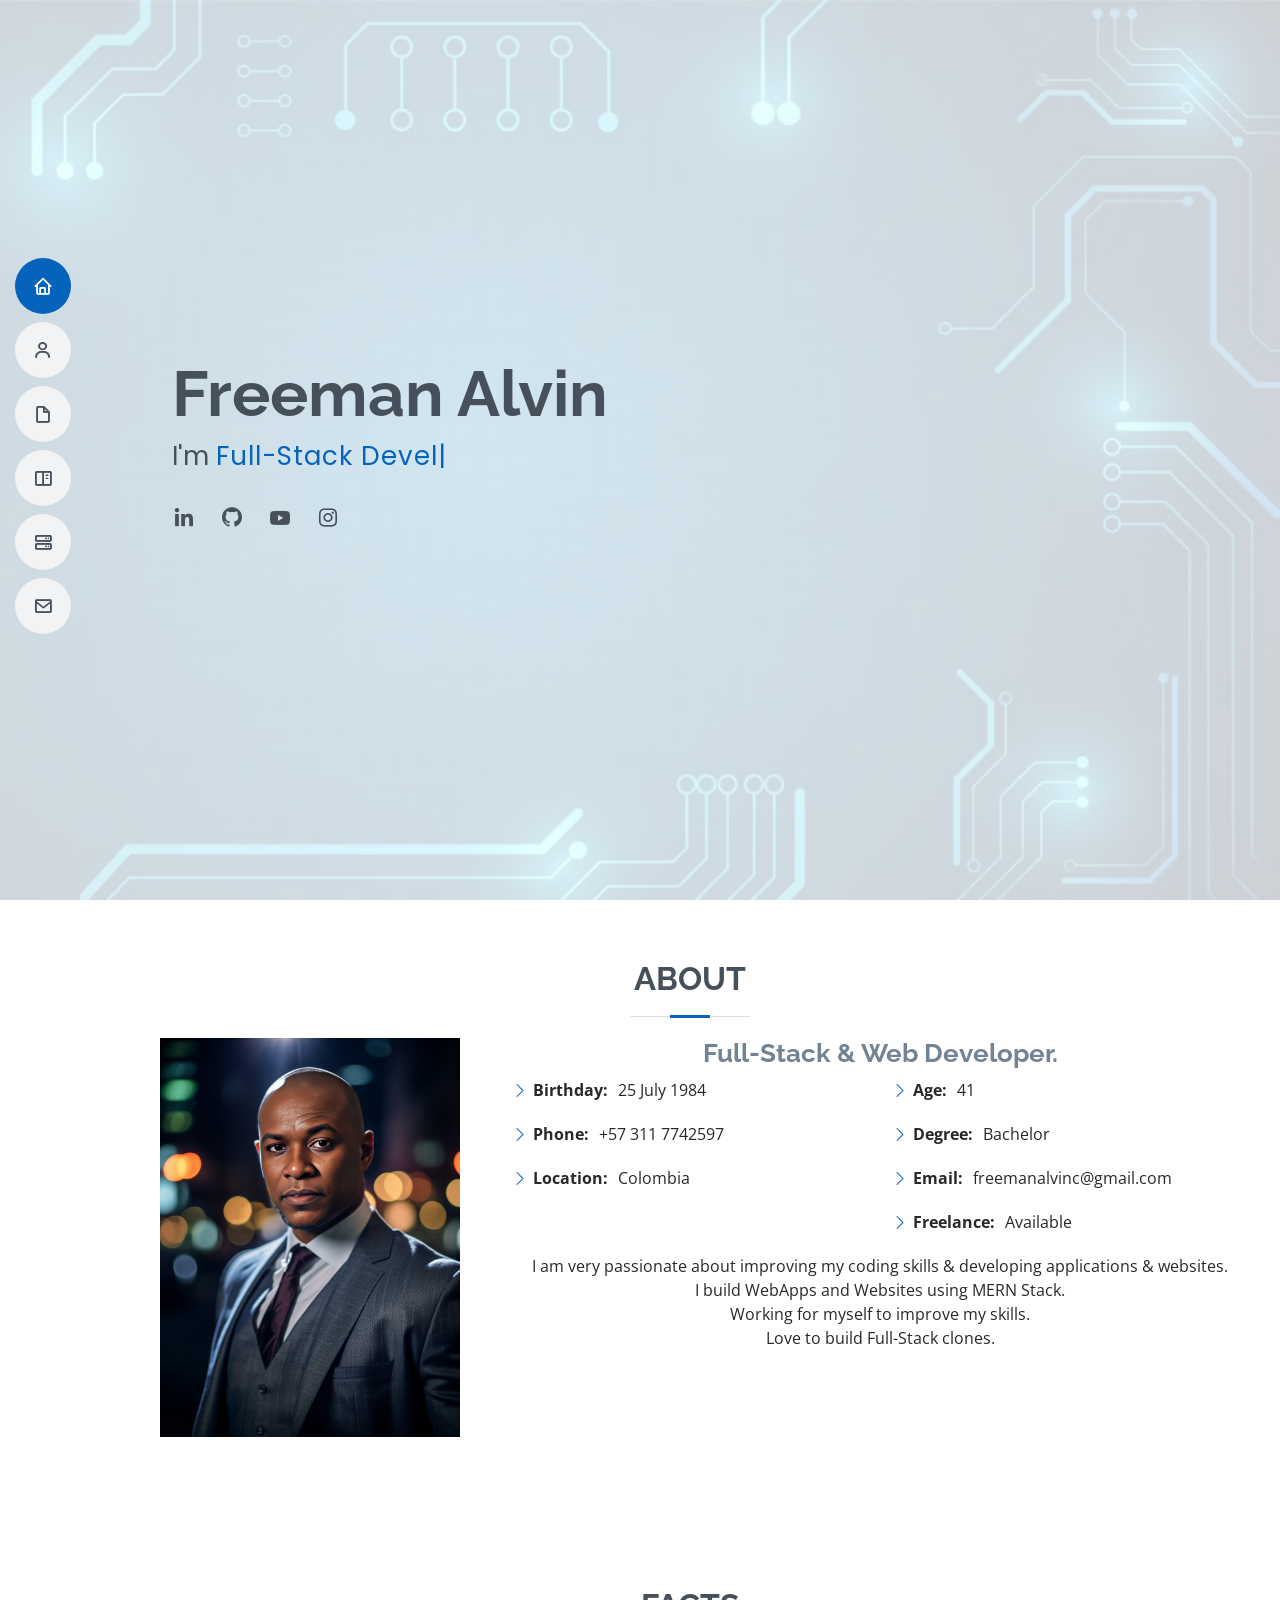
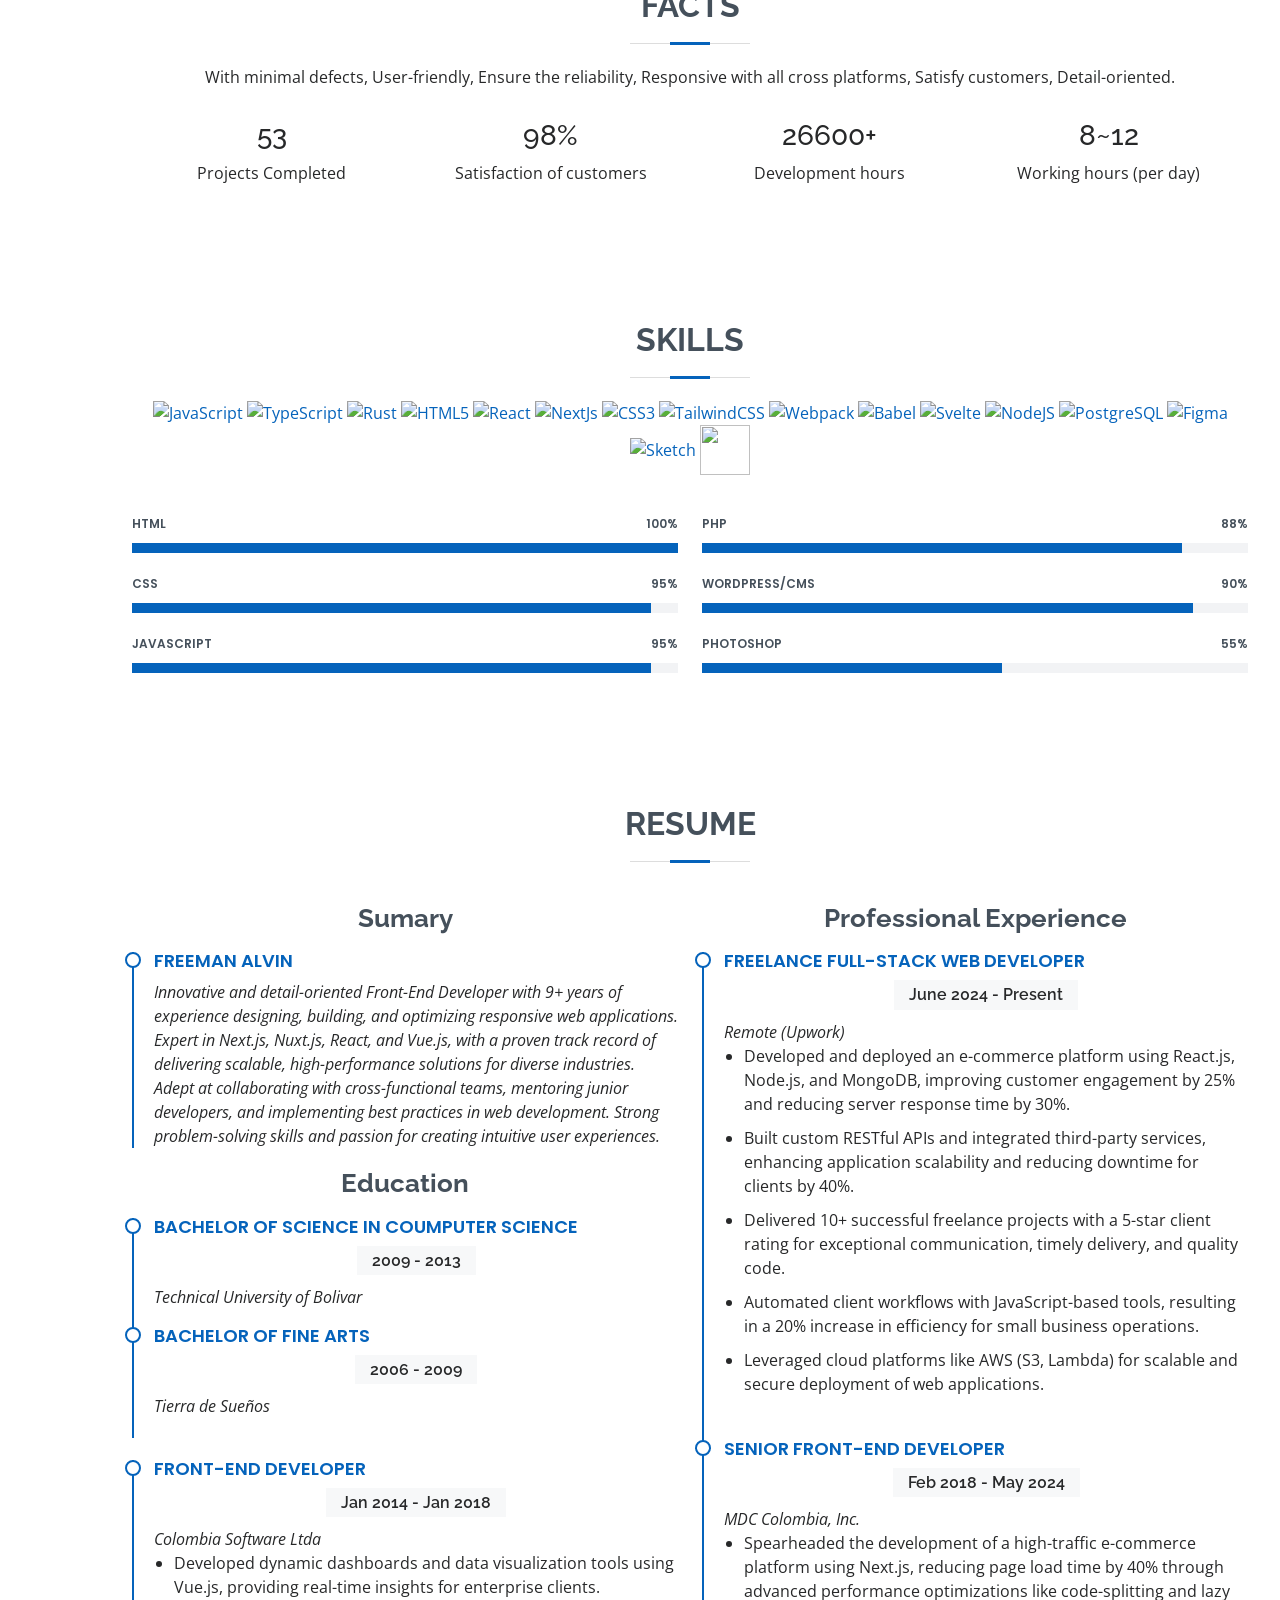
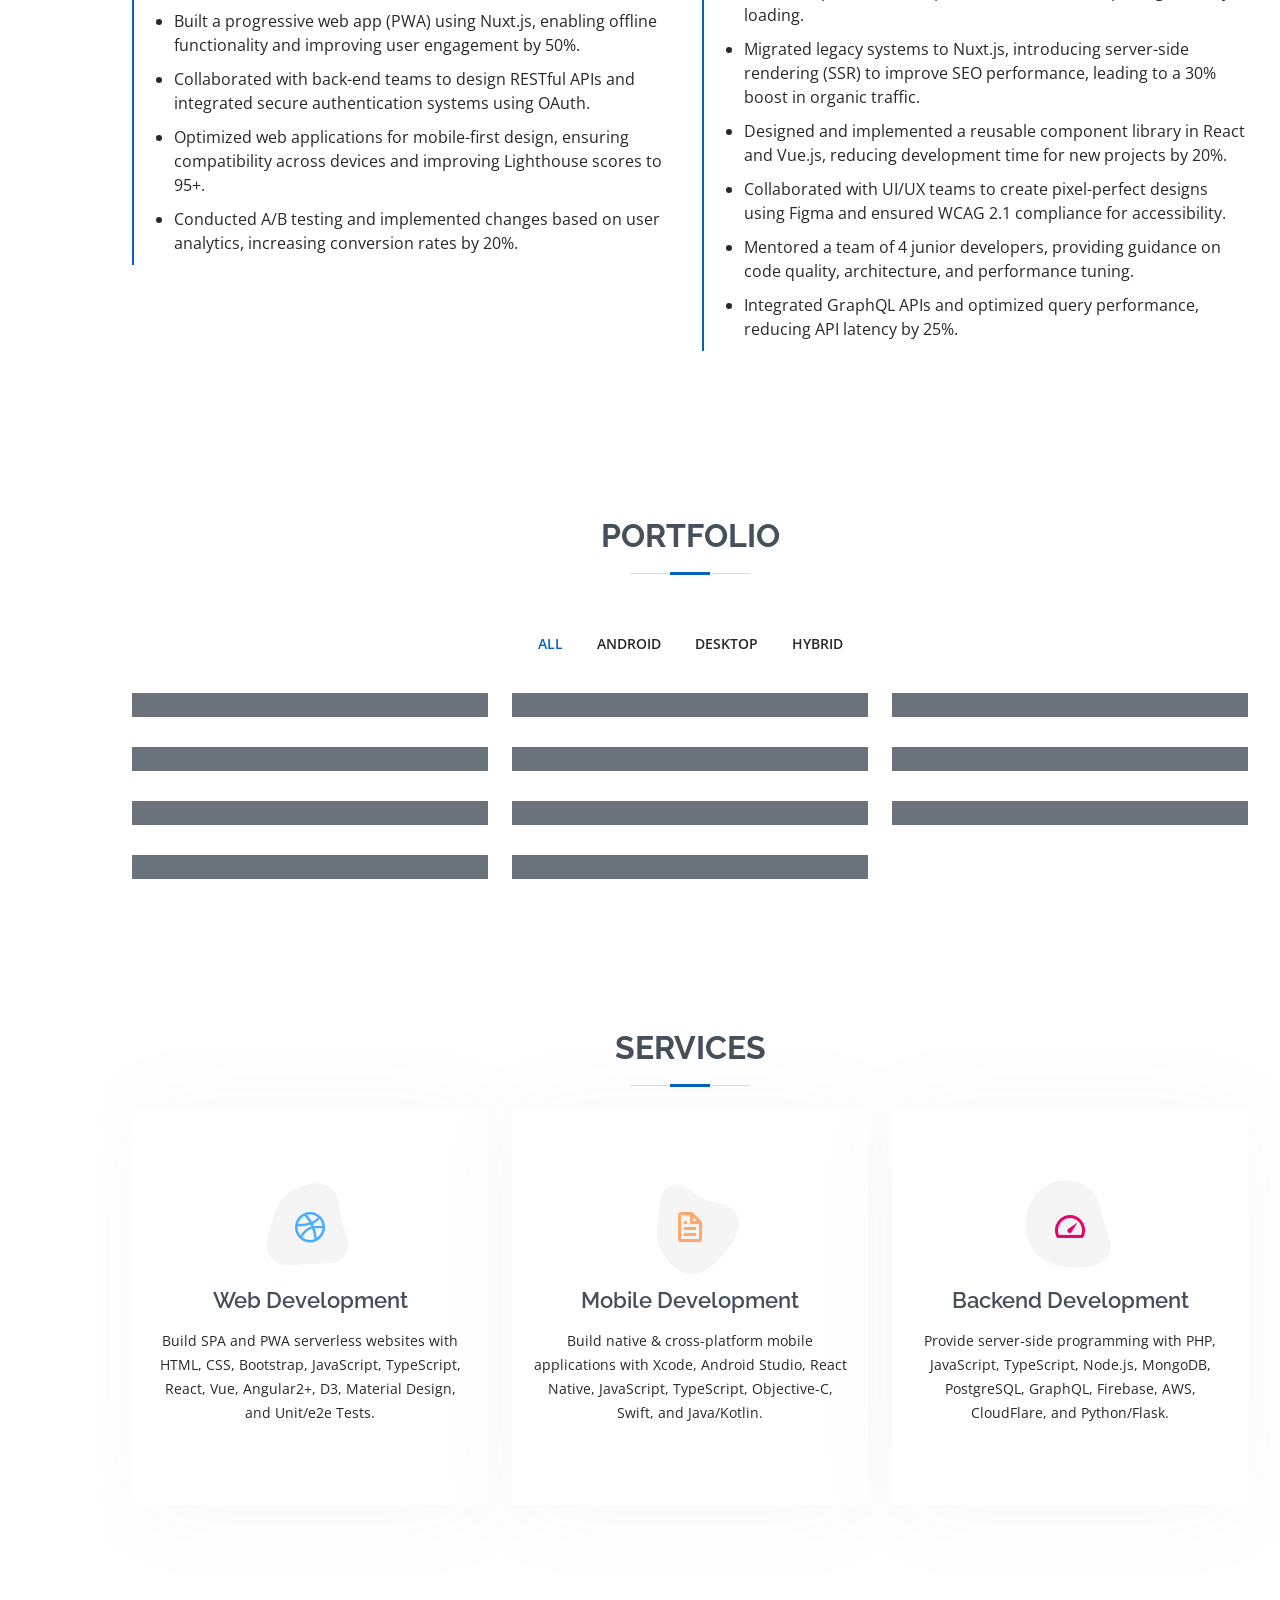
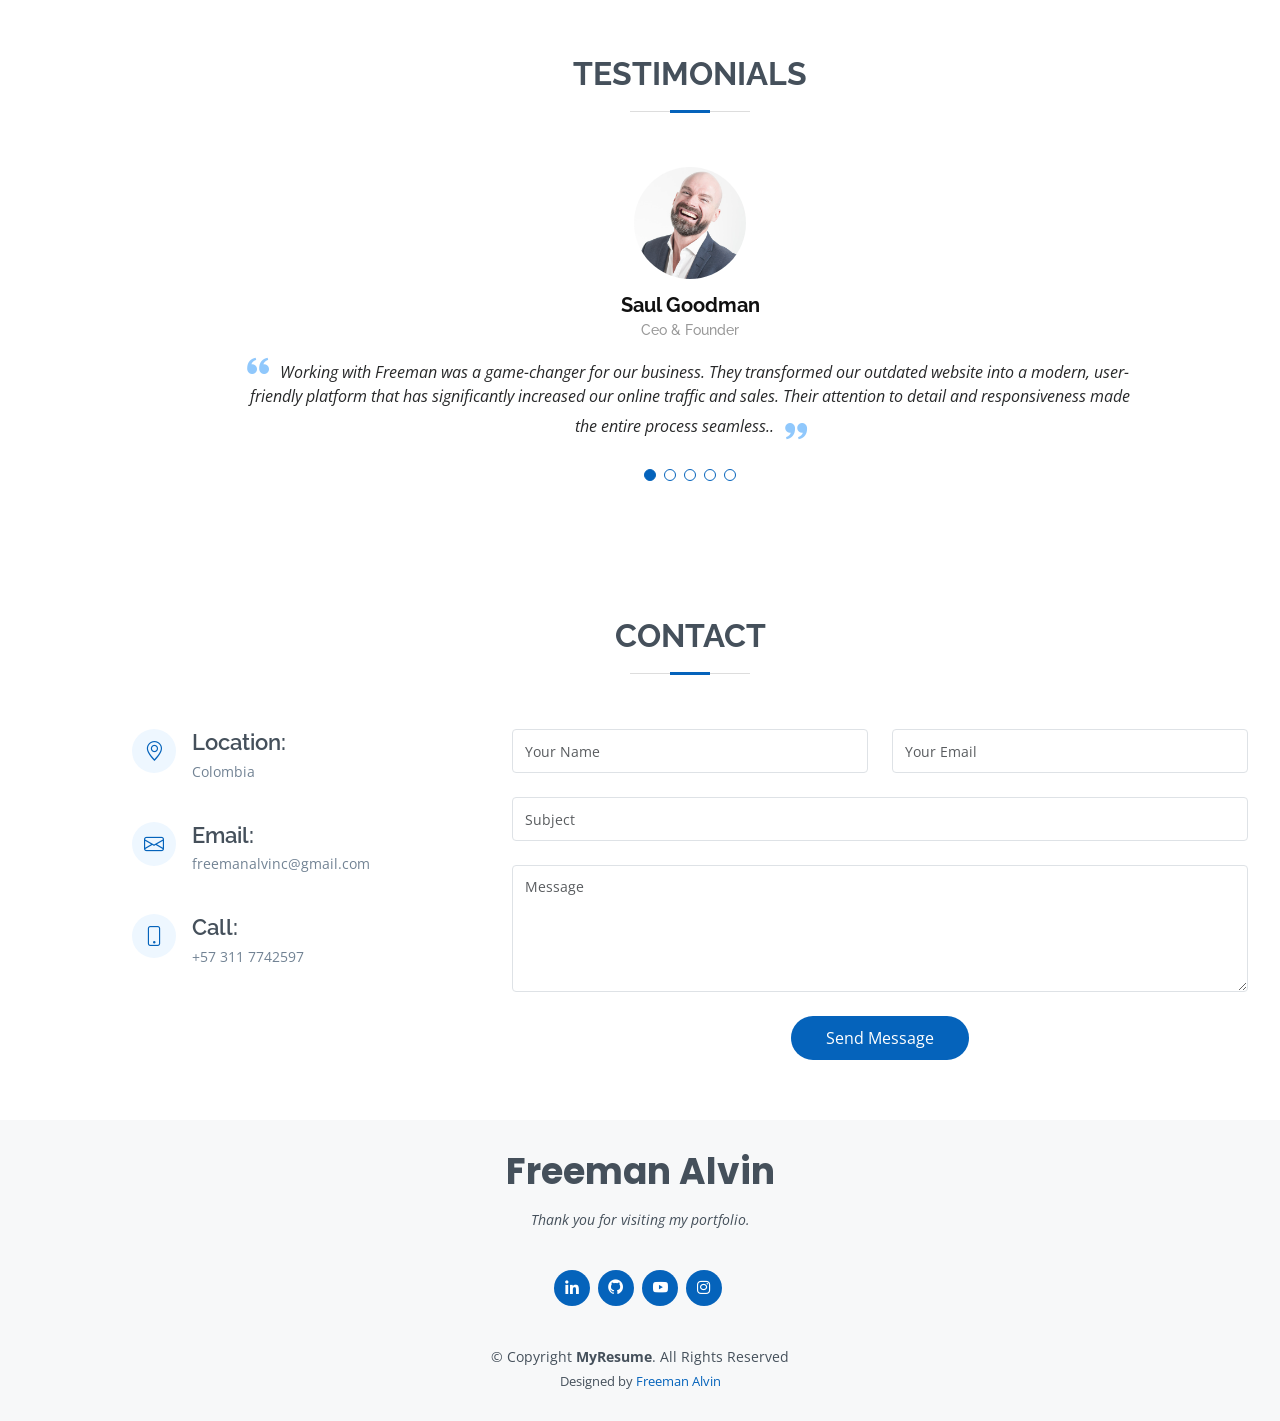
==== commit f71e30ed: "second" ====
--- a/index.html
+++ b/index.html
@@ -5,14 +5,13 @@
   <meta charset="utf-8">
   <meta content="width=device-width, initial-scale=1.0" name="viewport">
 
-  <title>MyResume Template - Index</title>
+  <title>Freeman's Portfolio</title>
 
   <meta content="" name="description">
   <meta content="" name="keywords">
 
   <!-- Favicons -->
-  <link href="assets/img/favicon.png" rel="icon">
-  <link href="assets/img/apple-touch-icon.png" rel="apple-touch-icon">
+
 
   <!-- Google Fonts -->
   <link href="https://fonts.googleapis.com/css?family=Open+Sans:300,300i,400,400i,600,600i,700,700i|Raleway:300,300i,400,400i,500,500i,600,600i,700,700i|Poppins:300,300i,400,400i,500,500i,600,600i,700,700i" rel="stylesheet">
@@ -394,7 +393,7 @@
 
           <div class="col-lg-4 col-md-6 portfolio-item filter-web">
             <div class="portfolio-wrap">
-              <img src="assets/img/portfolio/portfolio-5.png" class="img-fluid" alt="">
+              <img src="https://drive.google.com/file/d/15Lur_XKEpMaG6XIp6tQFtqVIqjkmMDc8/view?usp=drive_link" class="img-fluid" alt="">
               <div class="portfolio-info">
                 <h4>Please click + to view more information about the project.(Video)</h4>
                 <div class="styles_topics___KkIE">
@@ -467,7 +466,7 @@
                     </svg></div>
                 </div>
                 <div class="portfolio-links">
-                  <a href="assets/img/portfolio/portfolio-5-1.png" data-gallery="portfolioGallery" class="portfolio-lightbox" title="Payment App"><i class="bx bx-plus fs-1 fs-1"></i></a>
+                  <a href="https://drive.google.com/file/d/1PhpysATRGsWlpDcF15z3Y2m0581JSzb3/view?usp=drive_link" data-gallery="portfolioGallery" class="portfolio-lightbox" title="Payment App"><i class="bx bx-plus fs-1 fs-1"></i></a>
                 </div>
               </div>
             </div>
@@ -475,7 +474,7 @@
 
           <div class="col-lg-4 col-md-6 portfolio-item filter-web">
             <div class="portfolio-wrap">
-              <img src="assets/img/portfolio/portfolio-6.png" class="img-fluid" alt="">
+              <img src="https://drive.google.com/file/d/1AFtSWnCbyO8VVRz8tNcjWmojW8HSDgPX/view?usp=drive_link" class="img-fluid" alt="">
               <div class="portfolio-info">
                 <h4>Please click + to view more information about the project.(Video)</h4>
                 <div class="styles_topics___KkIE">
@@ -505,7 +504,7 @@
                     </svg></div>
                 </div>
                 <div class="portfolio-links">
-                  <a href="assets/img/portfolio/portfolio-6-1.png" data-gallery="portfolioGallery" class="portfolio-lightbox" title="Financial Managing App"><i class="bx bx-plus fs-1"></i></a>
+                  <a href="https://drive.google.com/file/d/1yBguB82kwa4UlFDaeDCLgHgTE4CDTtk8/view?usp=drive_link" data-gallery="portfolioGallery" class="portfolio-lightbox" title="Financial Managing App"><i class="bx bx-plus fs-1"></i></a>
 
                 </div>
               </div>
@@ -514,7 +513,7 @@
 
           <div class="col-lg-4 col-md-6 portfolio-item filter-card">
             <div class="portfolio-wrap">
-              <img src="assets/img/portfolio/portfolio-7.png" class="img-fluid" alt="">
+              <img src="https://drive.google.com/file/d/1jNJo4ICn7apaGBMmzkkwrf4j1nMz3S31/view?usp=drive_link" class="img-fluid" alt="">
               <div class="portfolio-info">
                 <h4>Please click + to view more information about the project.(Video)</h4>
                 <div class="styles_topics___KkIE">
@@ -574,7 +573,7 @@
                     </svg></div>
                 </div>
                 <div class="portfolio-links">
-                  <a href="assets/img/portfolio/portfolio-7.mp4" data-gallery="portfolioGallery" class="portfolio-lightbox" title="CMS service"><i class="bx bx-plus fs-1"></i></a>
+                  <a href="https://drive.google.com/file/d/1_pWIIcP2yS-AugQyPR63xKhNXlVnt9dh/view?usp=drive_link" data-gallery="portfolioGallery" class="portfolio-lightbox" title="CMS service"><i class="bx bx-plus fs-1"></i></a>
 
                 </div>
               </div>
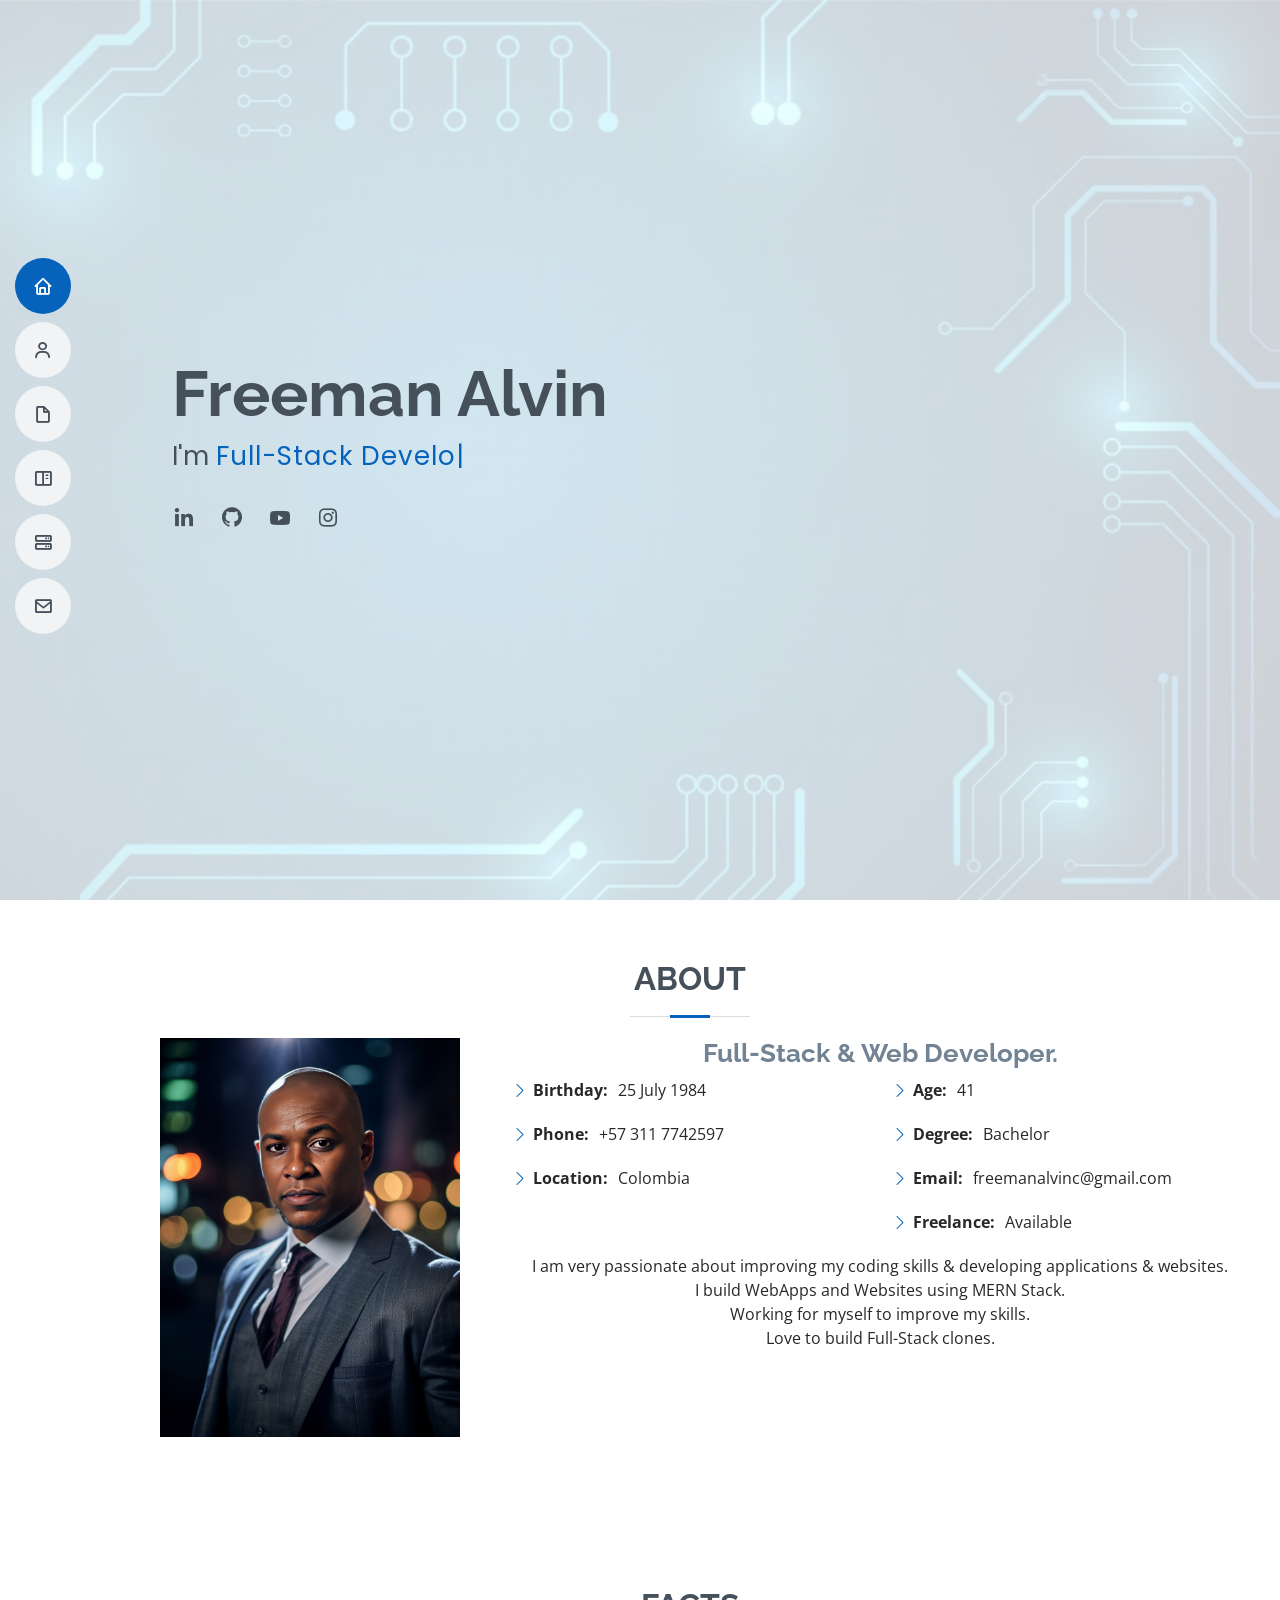
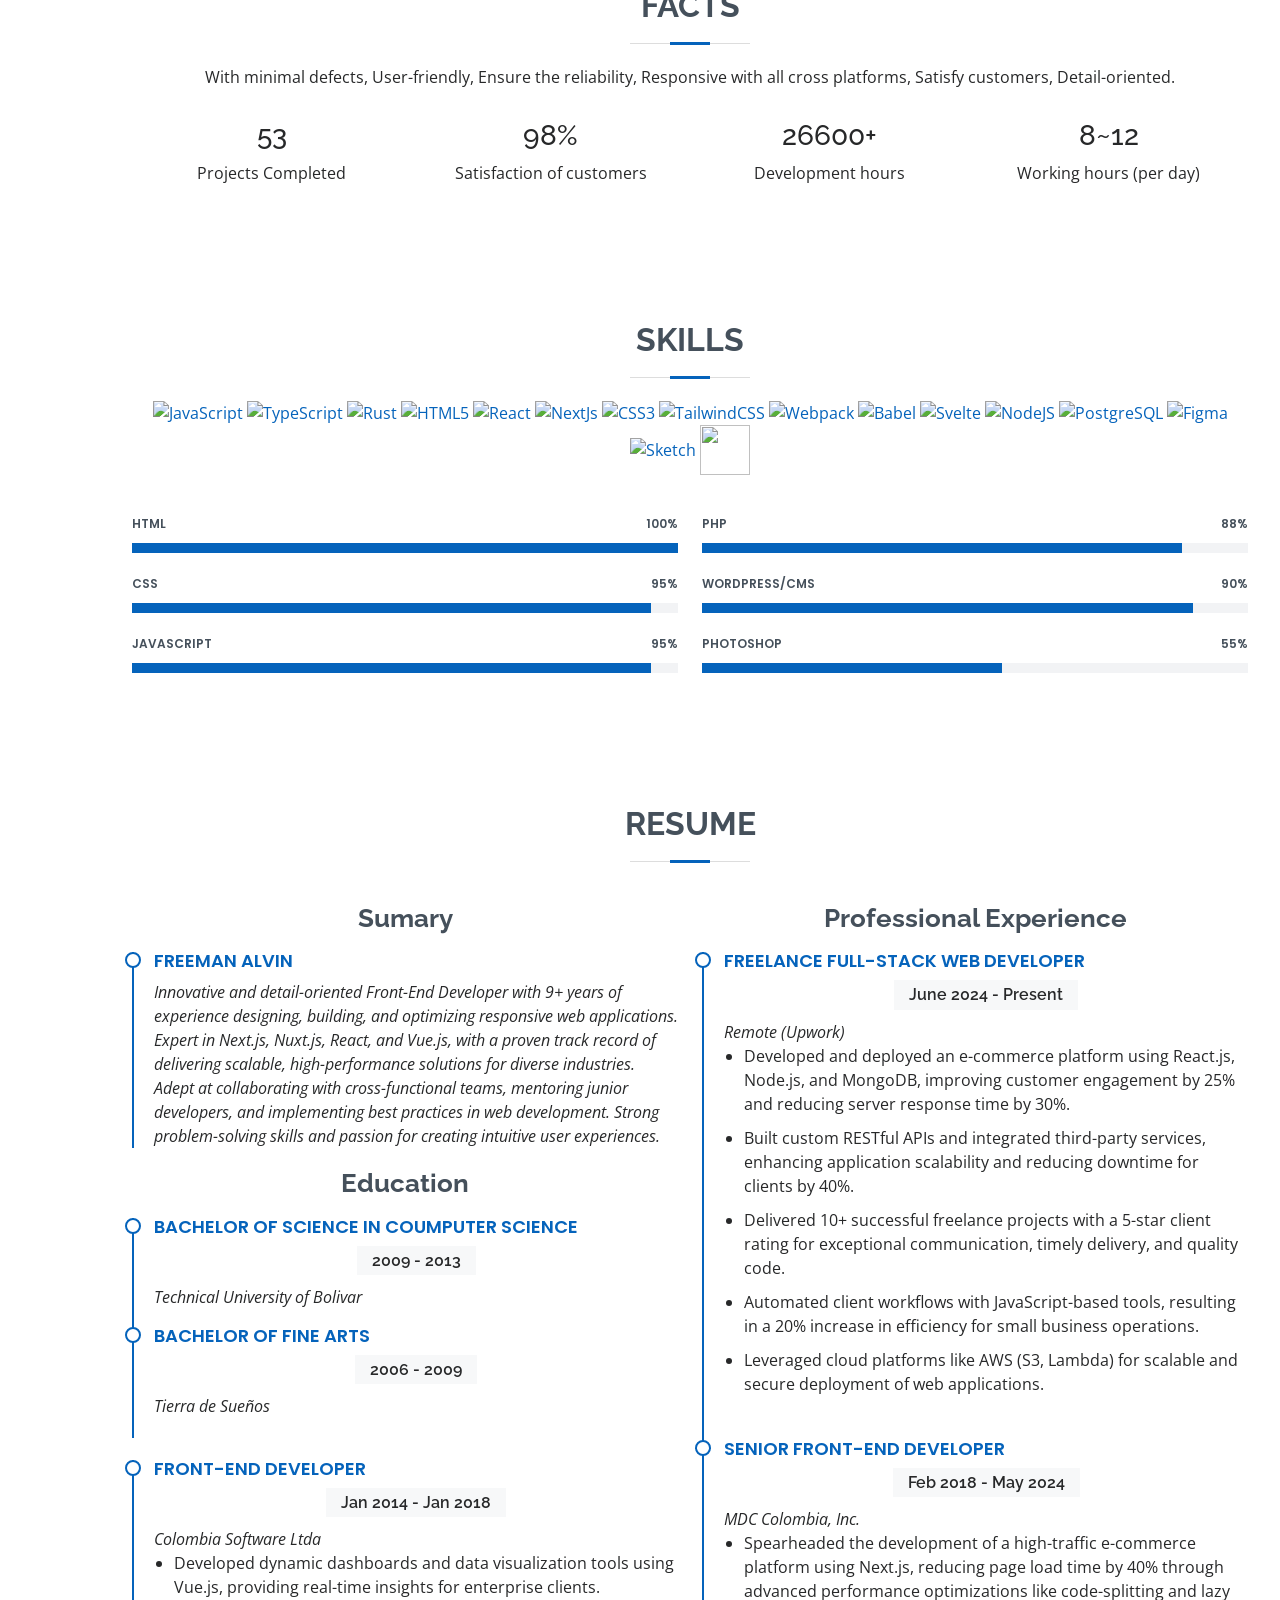
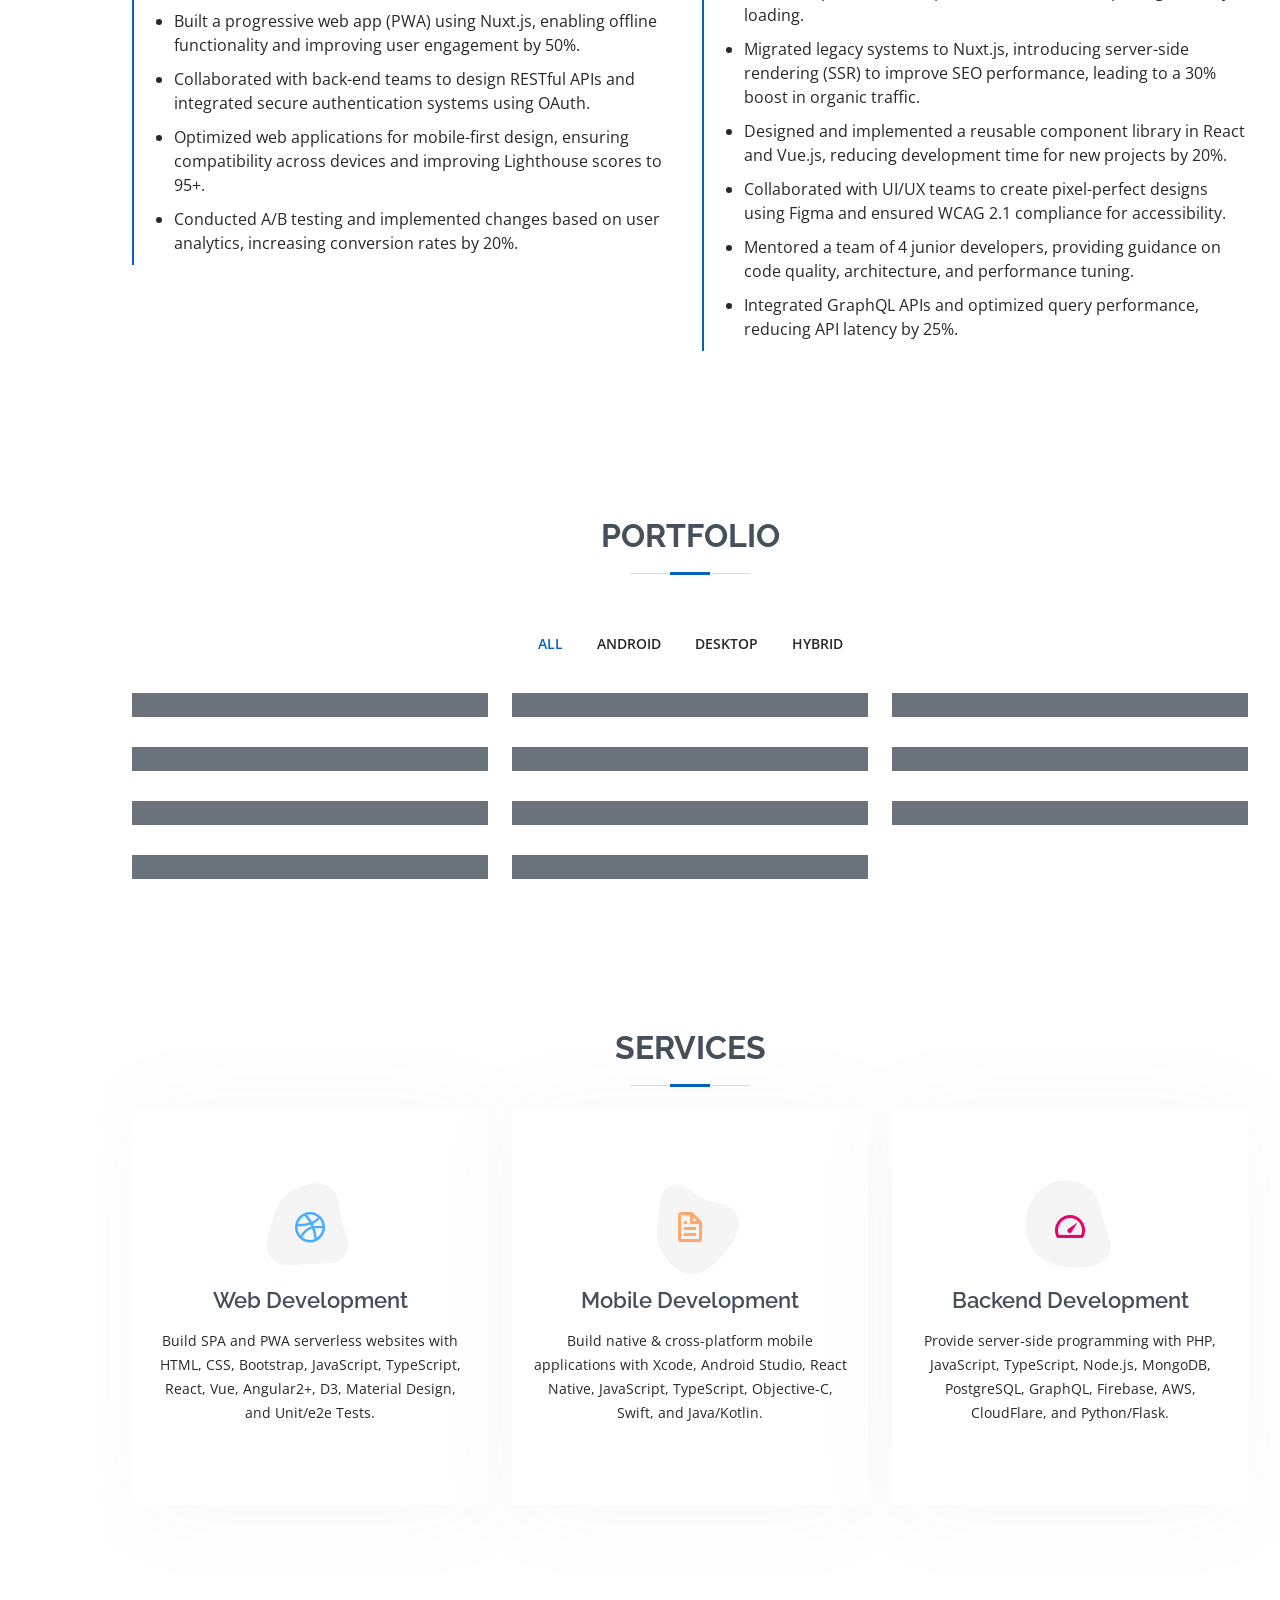
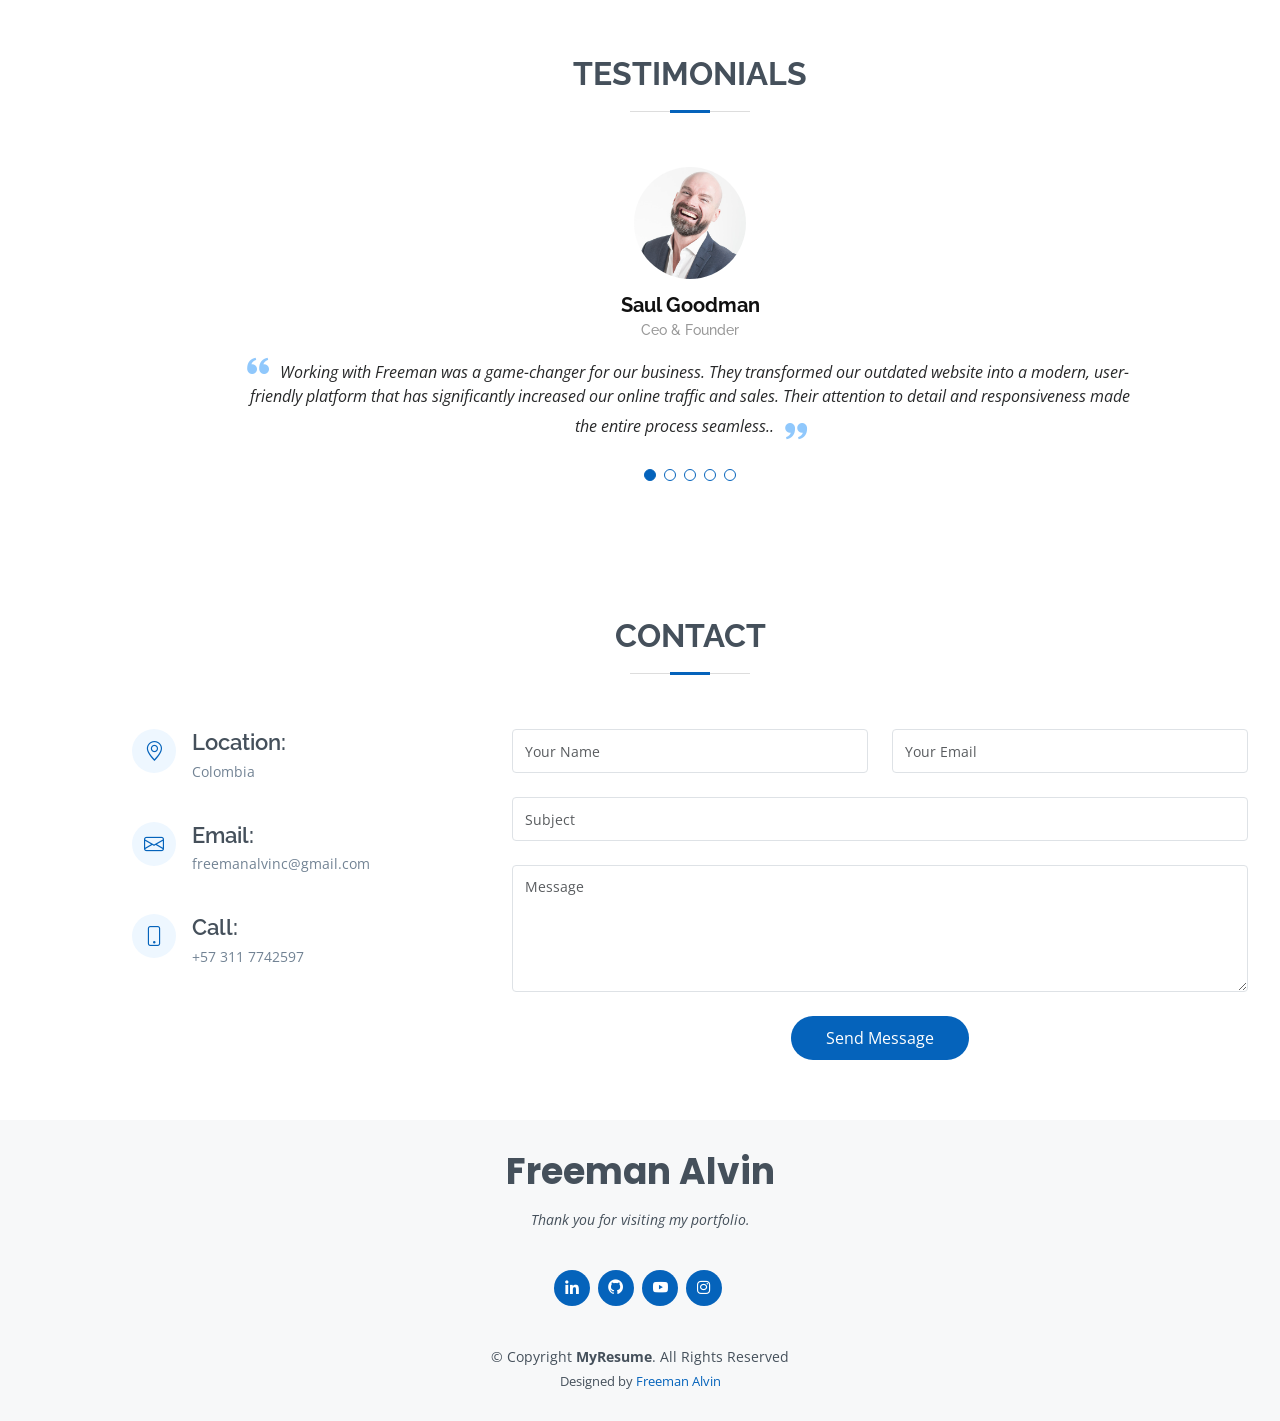
==== commit 9c7d1627: "furth" ====
--- a/index.html
+++ b/index.html
@@ -393,7 +393,7 @@
 
           <div class="col-lg-4 col-md-6 portfolio-item filter-web">
             <div class="portfolio-wrap">
-              <img src="https://drive.google.com/file/d/15Lur_XKEpMaG6XIp6tQFtqVIqjkmMDc8/view?usp=drive_link" class="img-fluid" alt="">
+              <img src="https://drive.google.com/file/d/15Lur_XKEpMaG6XIp6tQFtqVIqjkmMDc8" class="img-fluid" alt="">
               <div class="portfolio-info">
                 <h4>Please click + to view more information about the project.(Video)</h4>
                 <div class="styles_topics___KkIE">
@@ -466,7 +466,7 @@
                     </svg></div>
                 </div>
                 <div class="portfolio-links">
-                  <a href="https://drive.google.com/file/d/1PhpysATRGsWlpDcF15z3Y2m0581JSzb3/view?usp=drive_link" data-gallery="portfolioGallery" class="portfolio-lightbox" title="Payment App"><i class="bx bx-plus fs-1 fs-1"></i></a>
+                  <a href="https://drive.google.com/file/d/1PhpysATRGsWlpDcF15z3Y2m0581JSzb3" data-gallery="portfolioGallery" class="portfolio-lightbox" title="Payment App"><i class="bx bx-plus fs-1 fs-1"></i></a>
                 </div>
               </div>
             </div>
@@ -474,7 +474,7 @@
 
           <div class="col-lg-4 col-md-6 portfolio-item filter-web">
             <div class="portfolio-wrap">
-              <img src="https://drive.google.com/file/d/1AFtSWnCbyO8VVRz8tNcjWmojW8HSDgPX/view?usp=drive_link" class="img-fluid" alt="">
+              <img src="https://drive.google.com/file/d/1AFtSWnCbyO8VVRz8tNcjWmojW8HSDgPX" class="img-fluid" alt="">
               <div class="portfolio-info">
                 <h4>Please click + to view more information about the project.(Video)</h4>
                 <div class="styles_topics___KkIE">
@@ -504,7 +504,7 @@
                     </svg></div>
                 </div>
                 <div class="portfolio-links">
-                  <a href="https://drive.google.com/file/d/1yBguB82kwa4UlFDaeDCLgHgTE4CDTtk8/view?usp=drive_link" data-gallery="portfolioGallery" class="portfolio-lightbox" title="Financial Managing App"><i class="bx bx-plus fs-1"></i></a>
+                  <a href="https://drive.google.com/file/d/1yBguB82kwa4UlFDaeDCLgHgTE4CDTtk8" data-gallery="portfolioGallery" class="portfolio-lightbox" title="Financial Managing App"><i class="bx bx-plus fs-1"></i></a>
 
                 </div>
               </div>
@@ -513,7 +513,7 @@
 
           <div class="col-lg-4 col-md-6 portfolio-item filter-card">
             <div class="portfolio-wrap">
-              <img src="https://drive.google.com/file/d/1jNJo4ICn7apaGBMmzkkwrf4j1nMz3S31/view?usp=drive_link" class="img-fluid" alt="">
+              <img src="https://drive.google.com/file/d/1jNJo4ICn7apaGBMmzkkwrf4j1nMz3S31" class="img-fluid" alt="">
               <div class="portfolio-info">
                 <h4>Please click + to view more information about the project.(Video)</h4>
                 <div class="styles_topics___KkIE">
@@ -573,7 +573,7 @@
                     </svg></div>
                 </div>
                 <div class="portfolio-links">
-                  <a href="https://drive.google.com/file/d/1_pWIIcP2yS-AugQyPR63xKhNXlVnt9dh/view?usp=drive_link" data-gallery="portfolioGallery" class="portfolio-lightbox" title="CMS service"><i class="bx bx-plus fs-1"></i></a>
+                  <a href="https://drive.google.com/file/d/1_pWIIcP2yS-AugQyPR63xKhNXlVnt9dh" data-gallery="portfolioGallery" class="portfolio-lightbox" title="CMS service"><i class="bx bx-plus fs-1"></i></a>
 
                 </div>
               </div>
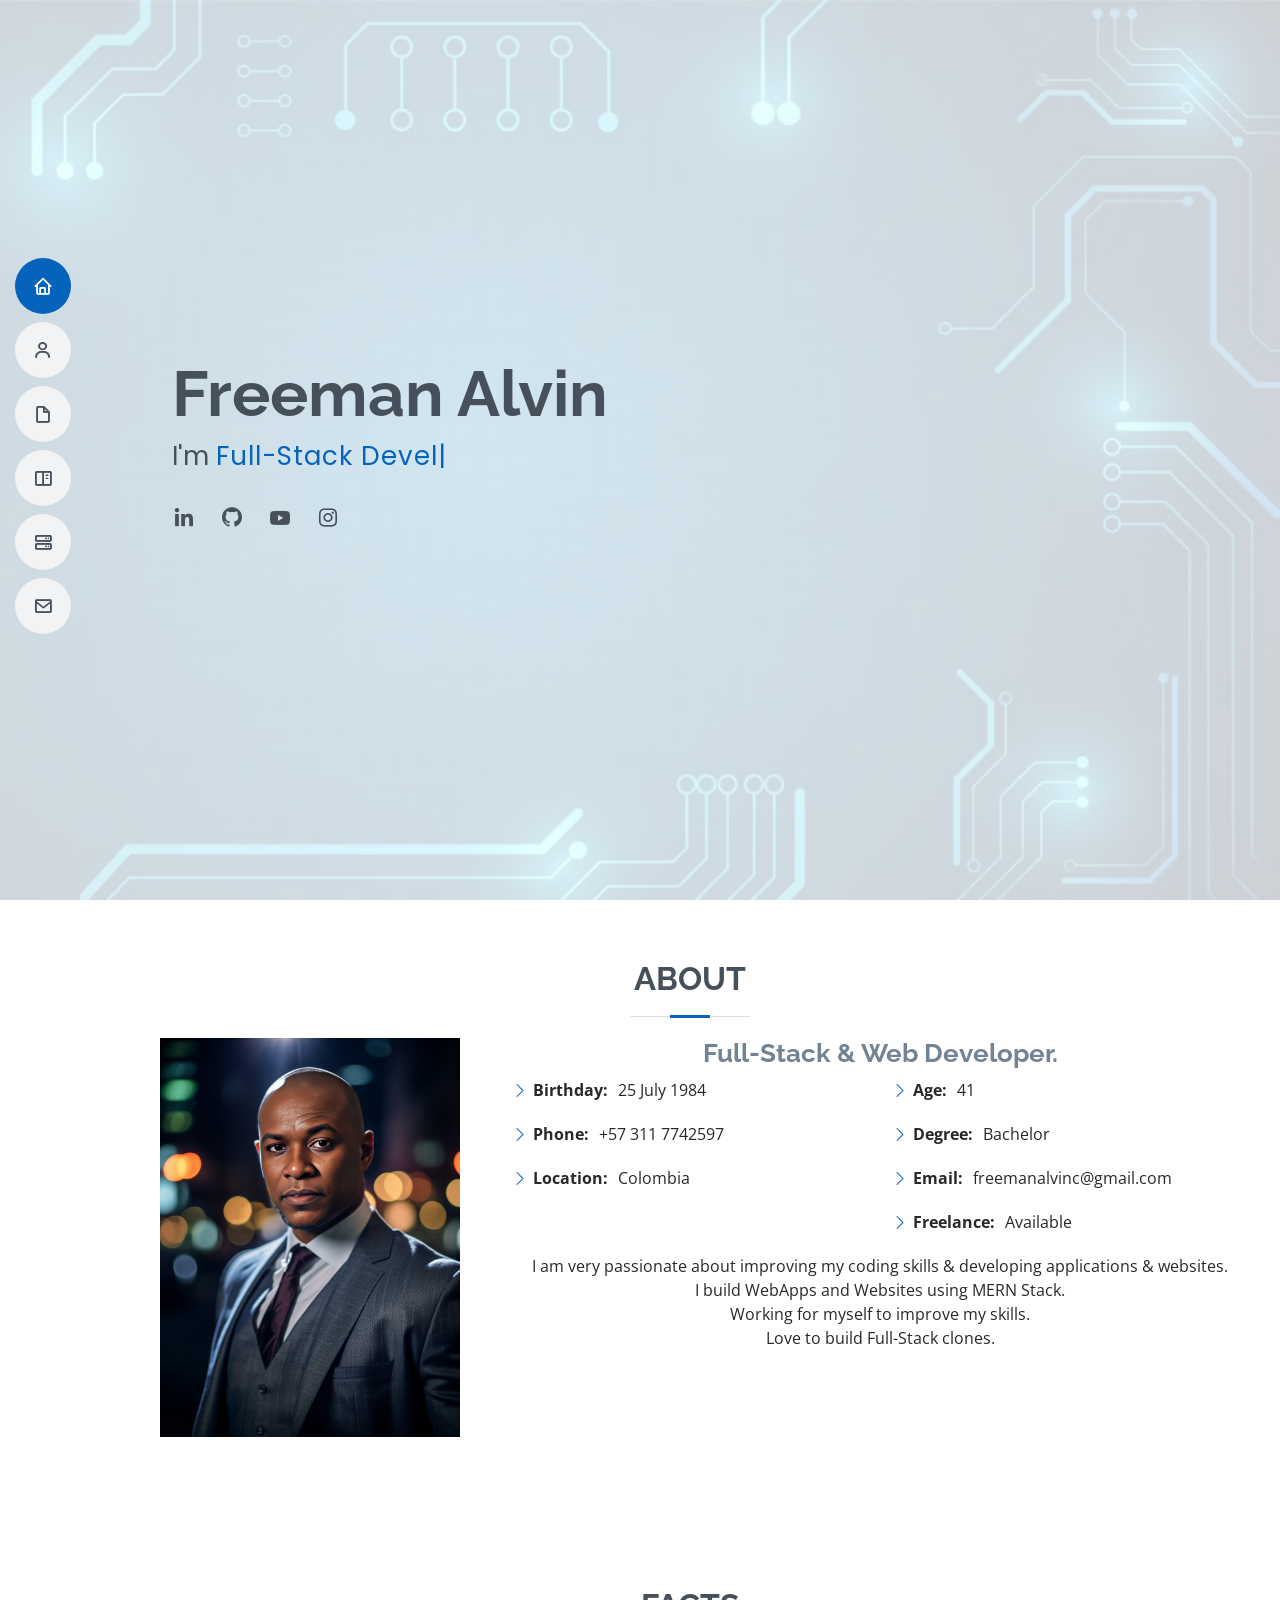
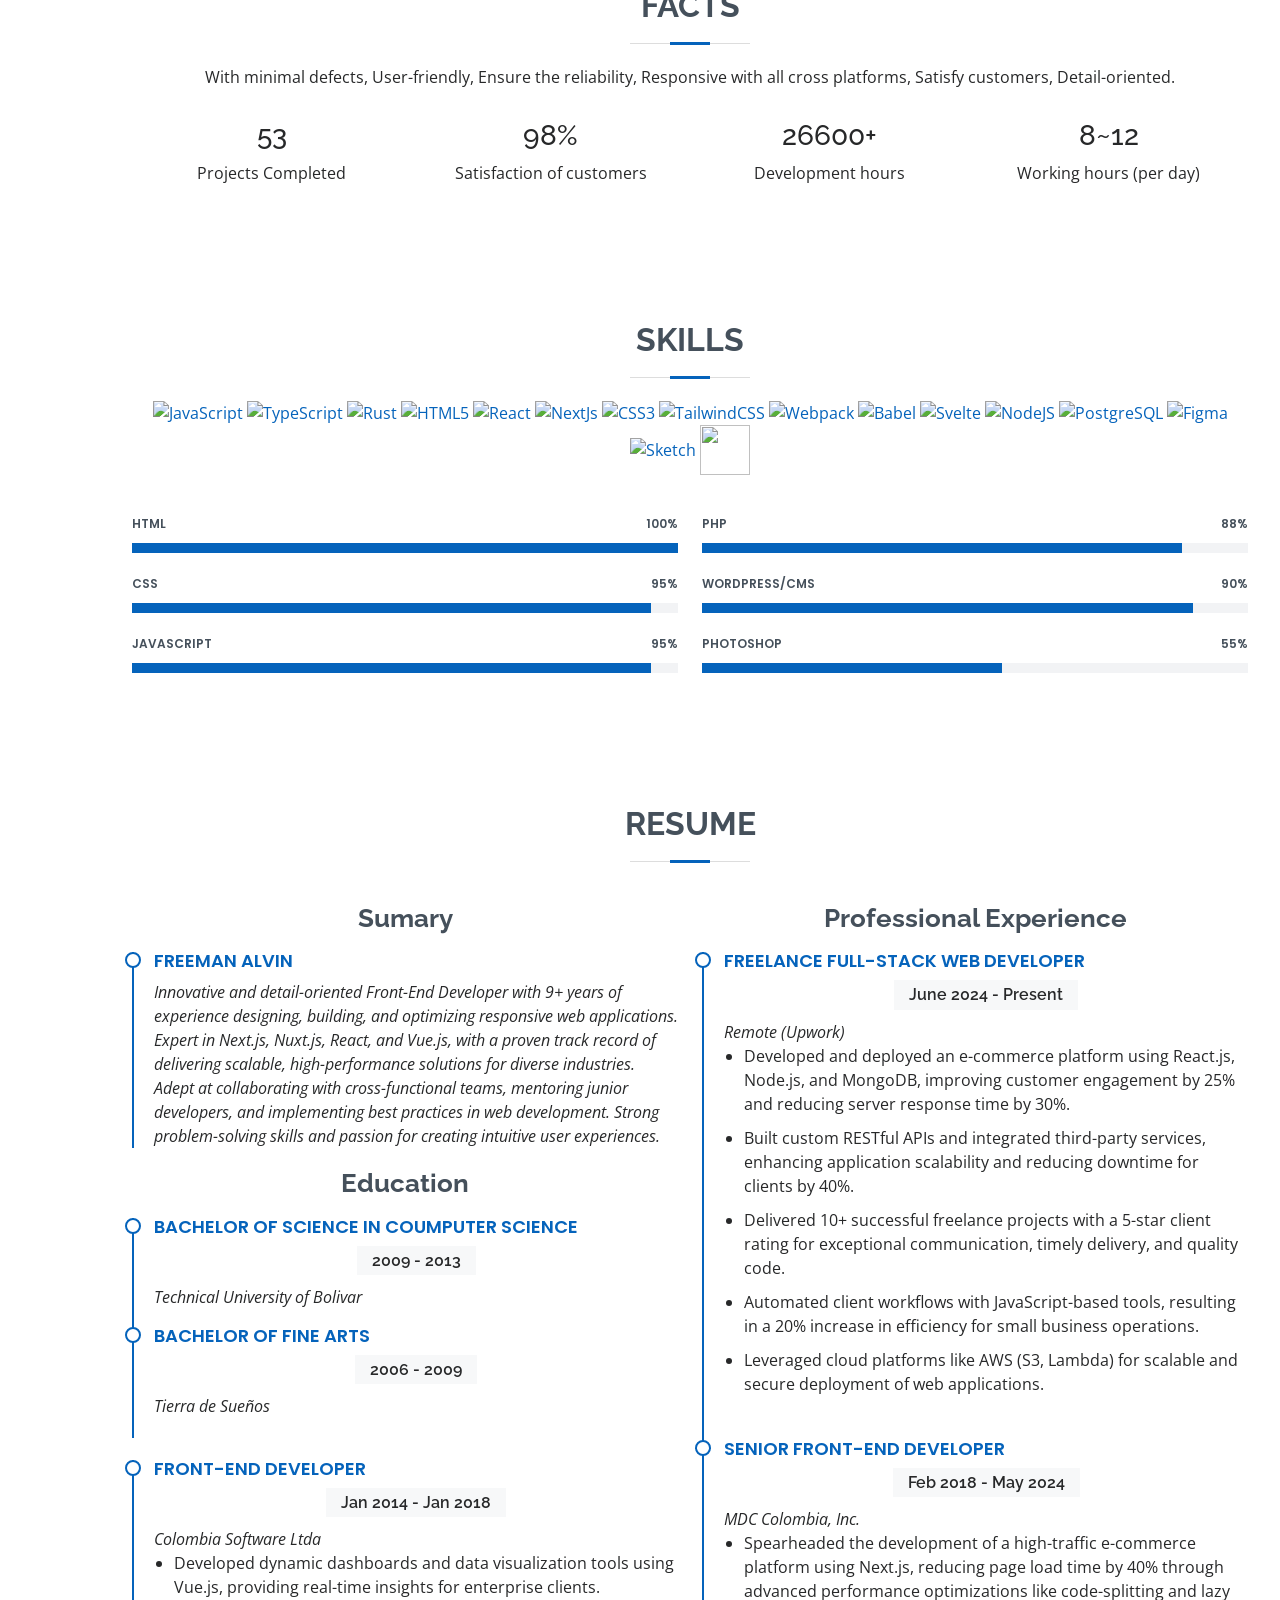
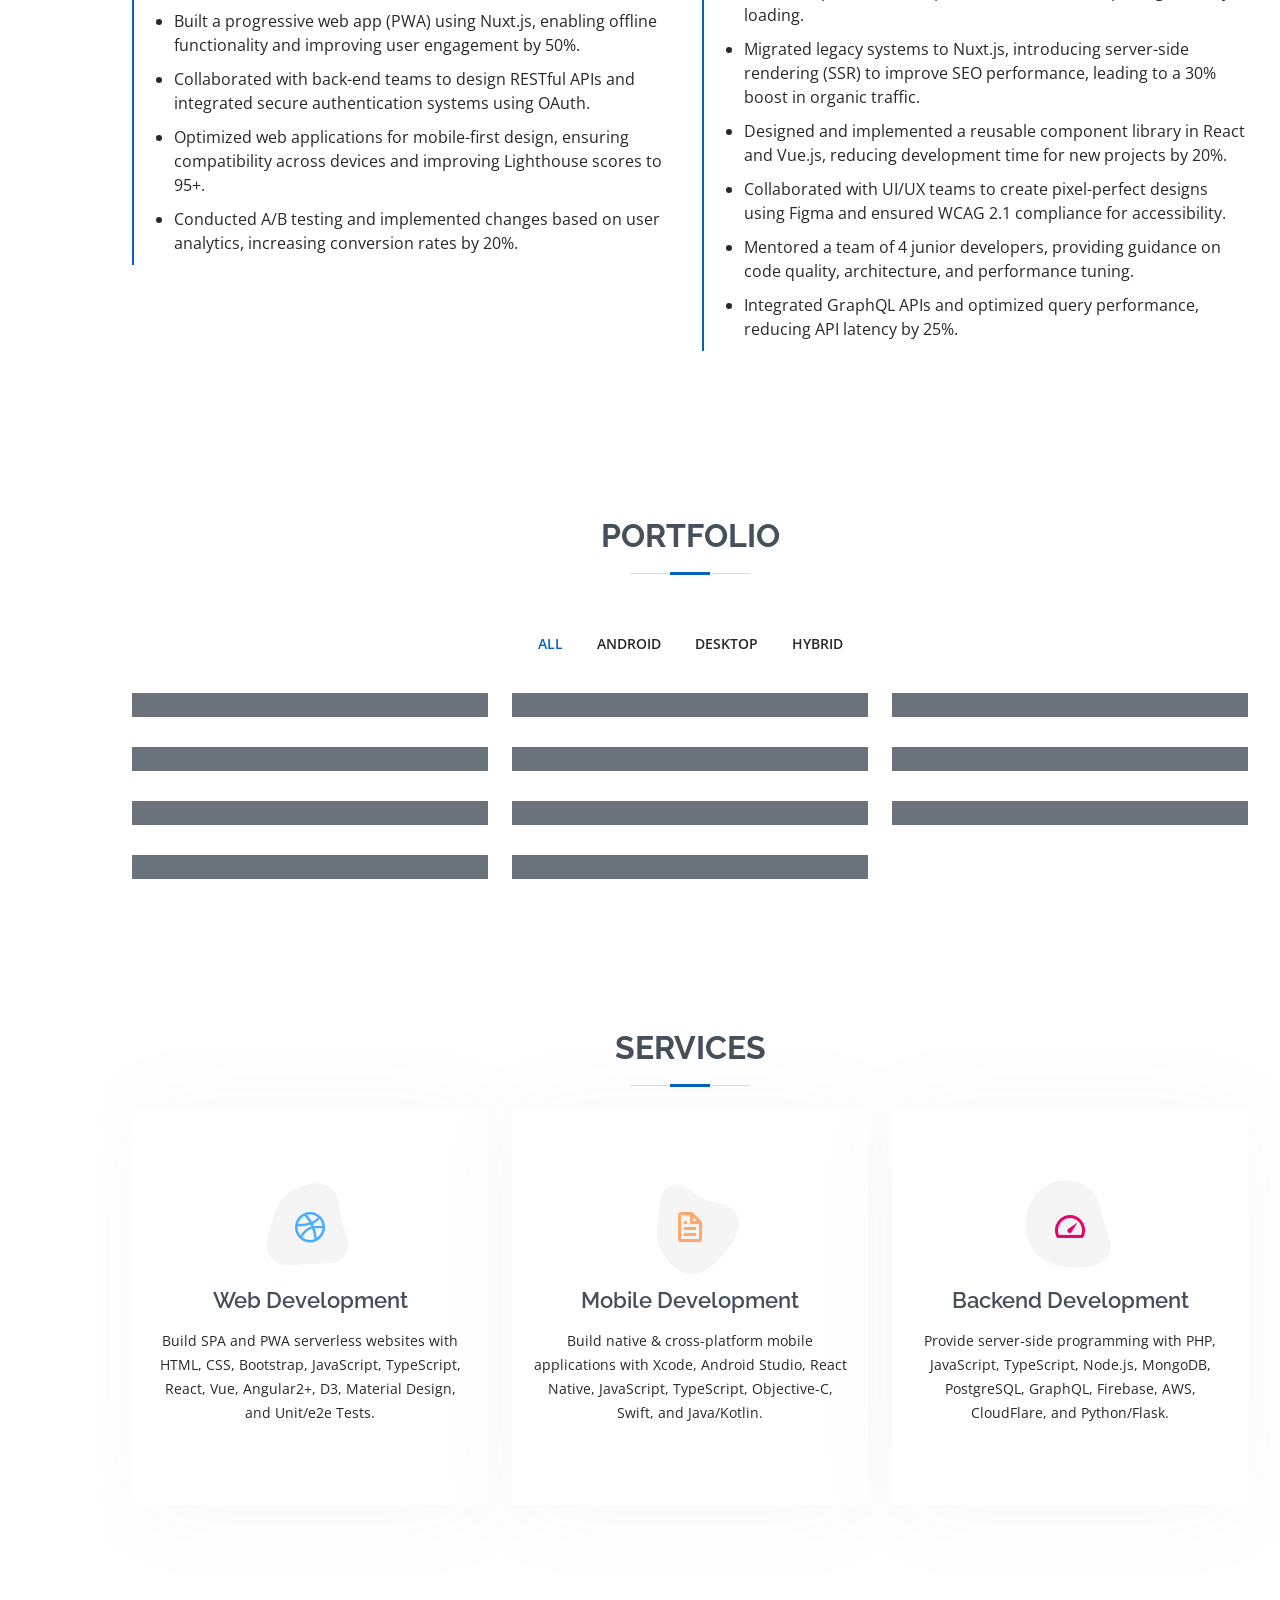
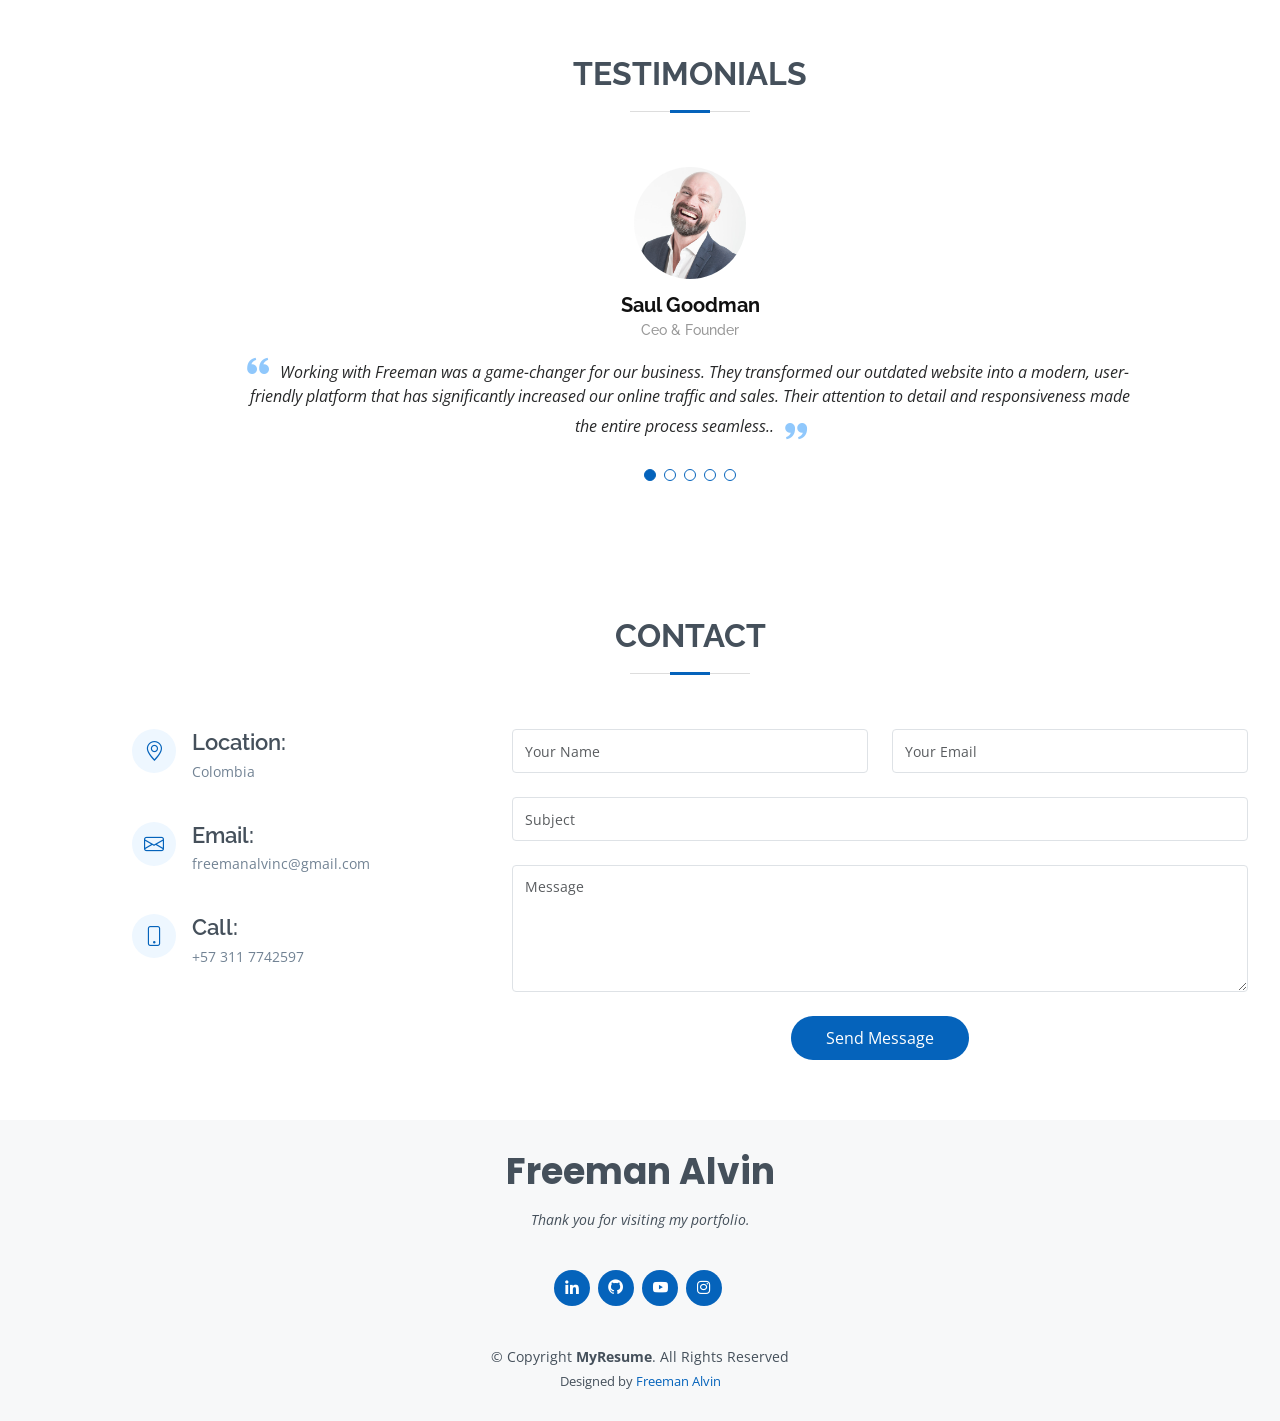
==== commit d64e40ac: "added folder" ====
--- a/index.html
+++ b/index.html
@@ -393,7 +393,7 @@
 
           <div class="col-lg-4 col-md-6 portfolio-item filter-web">
             <div class="portfolio-wrap">
-              <img src="https://drive.google.com/file/d/15Lur_XKEpMaG6XIp6tQFtqVIqjkmMDc8" class="img-fluid" alt="">
+              <img src="https://drive.google.com/thumbnail?id=15Lur_XKEpMaG6XIp6tQFtqVIqjkmMDc8&sz=s4000" class="img-fluid" alt="">
               <div class="portfolio-info">
                 <h4>Please click + to view more information about the project.(Video)</h4>
                 <div class="styles_topics___KkIE">
@@ -466,7 +466,7 @@
                     </svg></div>
                 </div>
                 <div class="portfolio-links">
-                  <a href="https://drive.google.com/file/d/1PhpysATRGsWlpDcF15z3Y2m0581JSzb3" data-gallery="portfolioGallery" class="portfolio-lightbox" title="Payment App"><i class="bx bx-plus fs-1 fs-1"></i></a>
+                  <a href="https://drive.google.com/thumbnail?id=1PhpysATRGsWlpDcF15z3Y2m0581JSzb3&sz=s4000" data-gallery="portfolioGallery" class="portfolio-lightbox" title="Payment App"><i class="bx bx-plus fs-1 fs-1"></i></a>
                 </div>
               </div>
             </div>
@@ -474,7 +474,7 @@
 
           <div class="col-lg-4 col-md-6 portfolio-item filter-web">
             <div class="portfolio-wrap">
-              <img src="https://drive.google.com/file/d/1AFtSWnCbyO8VVRz8tNcjWmojW8HSDgPX" class="img-fluid" alt="">
+              <img src="https://drive.google.com/thumbnail?id=1AFtSWnCbyO8VVRz8tNcjWmojW8HSDgPX&sz=s4000" class="img-fluid" alt="">
               <div class="portfolio-info">
                 <h4>Please click + to view more information about the project.(Video)</h4>
                 <div class="styles_topics___KkIE">
@@ -504,7 +504,7 @@
                     </svg></div>
                 </div>
                 <div class="portfolio-links">
-                  <a href="https://drive.google.com/file/d/1yBguB82kwa4UlFDaeDCLgHgTE4CDTtk8" data-gallery="portfolioGallery" class="portfolio-lightbox" title="Financial Managing App"><i class="bx bx-plus fs-1"></i></a>
+                  <a href="https://drive.google.com/thumbnail?id=1yBguB82kwa4UlFDaeDCLgHgTE4CDTtk8&sz=s4000" data-gallery="portfolioGallery" class="portfolio-lightbox" title="Financial Managing App"><i class="bx bx-plus fs-1"></i></a>
 
                 </div>
               </div>
@@ -513,7 +513,7 @@
 
           <div class="col-lg-4 col-md-6 portfolio-item filter-card">
             <div class="portfolio-wrap">
-              <img src="https://drive.google.com/file/d/1jNJo4ICn7apaGBMmzkkwrf4j1nMz3S31" class="img-fluid" alt="">
+              <img src="https://drive.google.com/thumbnail?id=1jNJo4ICn7apaGBMmzkkwrf4j1nMz3S31&sz=s4000" class="img-fluid" alt="">
               <div class="portfolio-info">
                 <h4>Please click + to view more information about the project.(Video)</h4>
                 <div class="styles_topics___KkIE">
@@ -573,7 +573,7 @@
                     </svg></div>
                 </div>
                 <div class="portfolio-links">
-                  <a href="https://drive.google.com/file/d/1_pWIIcP2yS-AugQyPR63xKhNXlVnt9dh" data-gallery="portfolioGallery" class="portfolio-lightbox" title="CMS service"><i class="bx bx-plus fs-1"></i></a>
+                  <a href="https://drive.google.com/thumbnail?id=1_pWIIcP2yS-AugQyPR63xKhNXlVnt9dh&sz=s4000" data-gallery="portfolioGallery" class="portfolio-lightbox" title="CMS service"><i class="bx bx-plus fs-1"></i></a>
 
                 </div>
               </div>
@@ -582,7 +582,7 @@
 
           <div class="col-lg-4 col-md-6 portfolio-item filter-app">
             <div class="portfolio-wrap">
-              <img src="assets/img/portfolio/portfolio-8.png" class="img-fluid" alt="">
+              <img src="assets/img/portfolio/portfolio-8.png&sz=s4000" class="img-fluid" alt="">
               <div class="portfolio-info">
                 <h4>Please click + to view more information about the project.(Video)</h4>
                 <div class="styles_topics__LqyH8">
@@ -666,7 +666,7 @@
                     </svg></div>
                 </div>
                 <div class="portfolio-links">
-                  <a href="assets/img/portfolio/portfolio-8.mp4" data-gallery="portfolioGallery" class="portfolio-lightbox" title="Novel Banking card App"><i class="bx bx-plus fs-1"></i></a>
+                  <a href="assets/img/portfolio/portfolio-8.mp4&sz=s4000" data-gallery="portfolioGallery" class="portfolio-lightbox" title="Novel Banking card App"><i class="bx bx-plus fs-1"></i></a>
 
                 </div>
               </div>
@@ -675,7 +675,7 @@
 
           <div class="col-lg-4 col-md-6 portfolio-item filter-card">
             <div class="portfolio-wrap">
-              <img src="assets/img/portfolio/portfolio-12.png" class="img-fluid" alt="">
+              <img src="assets/img/portfolio/portfolio-12.png&sz=s4000" class="img-fluid" alt="">
               <div class="portfolio-info">
                 <h4>Please click + to view more information about the project.(Video)</h4>
                 <div class="styles_topics___KkIE">
@@ -735,7 +735,7 @@
                     </svg></div>
                 </div>
                 <div class="portfolio-links">
-                  <a href="assets/img/portfolio/portfolio-12.png" data-gallery="portfolioGallery" class="portfolio-lightbox" title="Video Editing Introduction"><i class="bx bx-plus fs-1"></i></a>
+                  <a href="assets/img/portfolio/portfolio-12.png&sz=s4000" data-gallery="portfolioGallery" class="portfolio-lightbox" title="Video Editing Introduction"><i class="bx bx-plus fs-1"></i></a>
 
                 </div>
               </div>
@@ -744,7 +744,7 @@
 
           <div class="col-lg-4 col-md-6 portfolio-item filter-web">
             <div class="portfolio-wrap">
-              <img src="assets/img/portfolio/portfolio-16.png" class="img-fluid" alt="">
+              <img src="assets/img/portfolio/portfolio-16.png&sz=s4000" class="img-fluid" alt="">
               <div class="portfolio-info">
                 <h4>Please click + to view more information about the project.(Video)</h4>
                 <div class="styles_topics__LqyH8">
@@ -797,7 +797,7 @@
                     </svg></div>
                 </div>
                 <div class="portfolio-links">
-                  <a href="assets/img/portfolio/portfolio-16.mp4" data-gallery="portfolioGallery" class="portfolio-lightbox" title="Fitness Management App"><i class="bx bx-plus fs-1"></i></a>
+                  <a href="assets/img/portfolio/portfolio-16.mp4&sz=s4000" data-gallery="portfolioGallery" class="portfolio-lightbox" title="Fitness Management App"><i class="bx bx-plus fs-1"></i></a>
 
                 </div>
               </div>
@@ -806,7 +806,7 @@
 
           <div class="col-lg-4 col-md-6 portfolio-item filter-app">
             <div class="portfolio-wrap">
-              <img src="assets/img/portfolio/portfolio-17.png" class="img-fluid" alt="">
+              <img src="assets/img/portfolio/portfolio-17.png&sz=s4000" class="img-fluid" alt="">
               <div class="portfolio-info">
                 <h4>Please click + to view more information about the project.(Video)</h4>
                 <div class="styles_topics__LqyH8">
@@ -900,7 +900,7 @@
                     </svg></div>
                 </div>
                 <div class="portfolio-links">
-                  <a href="assets/img/portfolio/portfolio-17-1.png" data-gallery="portfolioGallery" class="portfolio-lightbox" title="Electrical Driving Guide App"><i class="bx bx-plus fs-1"></i></a>
+                  <a href="assets/img/portfolio/portfolio-17-1.png&sz=s4000" data-gallery="portfolioGallery" class="portfolio-lightbox" title="Electrical Driving Guide App"><i class="bx bx-plus fs-1"></i></a>
 
                 </div>
               </div>
@@ -909,7 +909,7 @@
 
           <div class="col-lg-4 col-md-6 portfolio-item filter-card">
             <div class="portfolio-wrap">
-              <img src="assets/img/portfolio/portfolio-18.png" class="img-fluid" alt="">
+              <img src="assets/img/portfolio/portfolio-18.png&sz=s4000" class="img-fluid" alt="">
               <div class="portfolio-info">
                 <h4>Please click + to view more information about the project.(Video)</h4>
                 <div class="styles_topics___KkIE">
@@ -939,7 +939,7 @@
                     </svg></div>
                 </div>
                 <div class="portfolio-links">
-                  <a href="assets/img/portfolio/portfolio-18-3.png" data-gallery="portfolioGallery" class="portfolio-lightbox" title="Ski Guide App"><i class="bx bx-plus fs-1"></i></a>
+                  <a href="assets/img/portfolio/portfolio-18-3.png&sz=s4000" data-gallery="portfolioGallery" class="portfolio-lightbox" title="Ski Guide App"><i class="bx bx-plus fs-1"></i></a>
 
                 </div>
               </div>
@@ -948,7 +948,7 @@
 
           <div class="col-lg-4 col-md-6 portfolio-item filter-card">
             <div class="portfolio-wrap">
-              <img src="assets/img/portfolio/portfolio-19.png" class="img-fluid" alt="">
+              <img src="assets/img/portfolio/portfolio-19.png&sz=s4000" class="img-fluid" alt="">
               <div class="portfolio-info">
                 <h4>Please click + to view more information about the project.(Video)</h4>
                 <div class="styles_topics___KkIE">
@@ -1002,7 +1002,7 @@
                     </svg></div>
                 </div>
                 <div class="portfolio-links">
-                  <a href="assets/img/portfolio/portfolio-19.mp4" data-gallery="portfolioGallery" class="portfolio-lightbox" title="Vertual AI App"><i class="bx bx-plus fs-1"></i></a>
+                  <a href="assets/img/portfolio/portfolio-19.mp4&sz=s4000" data-gallery="portfolioGallery" class="portfolio-lightbox" title="Vertual AI App"><i class="bx bx-plus fs-1"></i></a>
 
                 </div>
               </div>
@@ -1010,7 +1010,7 @@
           </div>
           <div class="col-lg-4 col-md-6 portfolio-item filter-app">
             <div class="portfolio-wrap">
-              <img src="assets/img/portfolio/portfolio-20.png" class="img-fluid" alt="">
+              <img src="assets/img/portfolio/portfolio-20.png&sz=s4000" class="img-fluid" alt="">
               <div class="portfolio-info">
                 <h4>Please click + to view more information about the project.(Video)</h4>
                 <div class="styles_topics__LqyH8">
@@ -1063,7 +1063,7 @@
                     </svg></div>
                 </div>
                 <div class="portfolio-links">
-                  <a href="assets/img/portfolio/portfolio-20-4.png" data-gallery="portfolioGallery" class="portfolio-lightbox" title="Soccor Game App"><i class="bx bx-plus fs-1"></i></a>
+                  <a href="assets/img/portfolio/portfolio-20-4.png&sz=s4000" data-gallery="portfolioGallery" class="portfolio-lightbox" title="Soccor Game App"><i class="bx bx-plus fs-1"></i></a>
 
                 </div>
               </div>
@@ -1071,7 +1071,7 @@
           </div>
           <div class="col-lg-4 col-md-6 portfolio-item filter-card">
             <div class="portfolio-wrap">
-              <img src="assets/img/portfolio/portfolio-21.png" class="img-fluid" alt="">
+              <img src="assets/img/portfolio/portfolio-21.png&sz=s4000" class="img-fluid" alt="">
               <div class="portfolio-info">
                 <h4>Please click + to view more information about the project.(Video)</h4>
                 <div class="styles_topics___KkIE">
@@ -1144,7 +1144,7 @@
                     </svg></div>
                 </div>
                 <div class="portfolio-links">
-                  <a href="assets/img/portfolio/portfolio-21.mp4" data-gallery="portfolioGallery" class="portfolio-lightbox" title="Designer's Website"><i class="bx bx-plus fs-1"></i></a>
+                  <a href="assets/img/portfolio/portfolio-21.mp4&sz=s4000" data-gallery="portfolioGallery" class="portfolio-lightbox" title="Designer's Website"><i class="bx bx-plus fs-1"></i></a>
 
                 </div>
               </div>
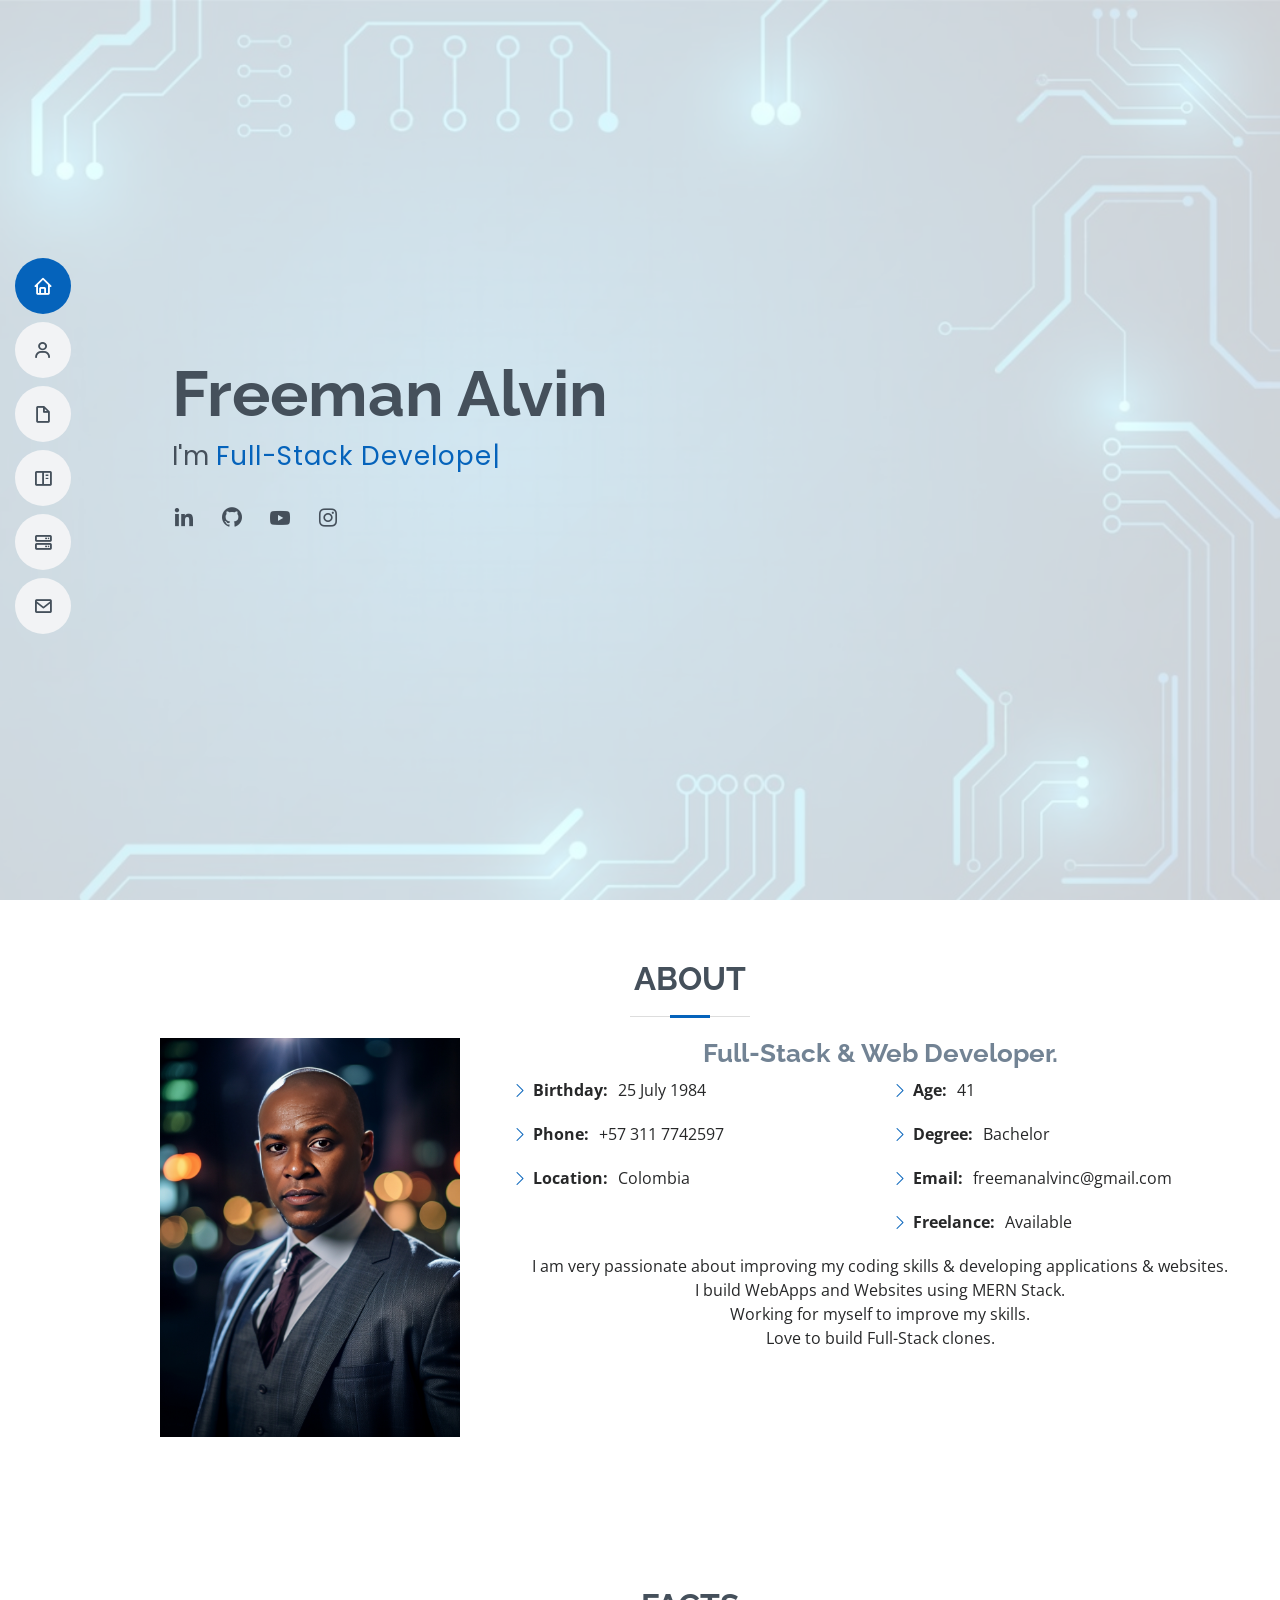
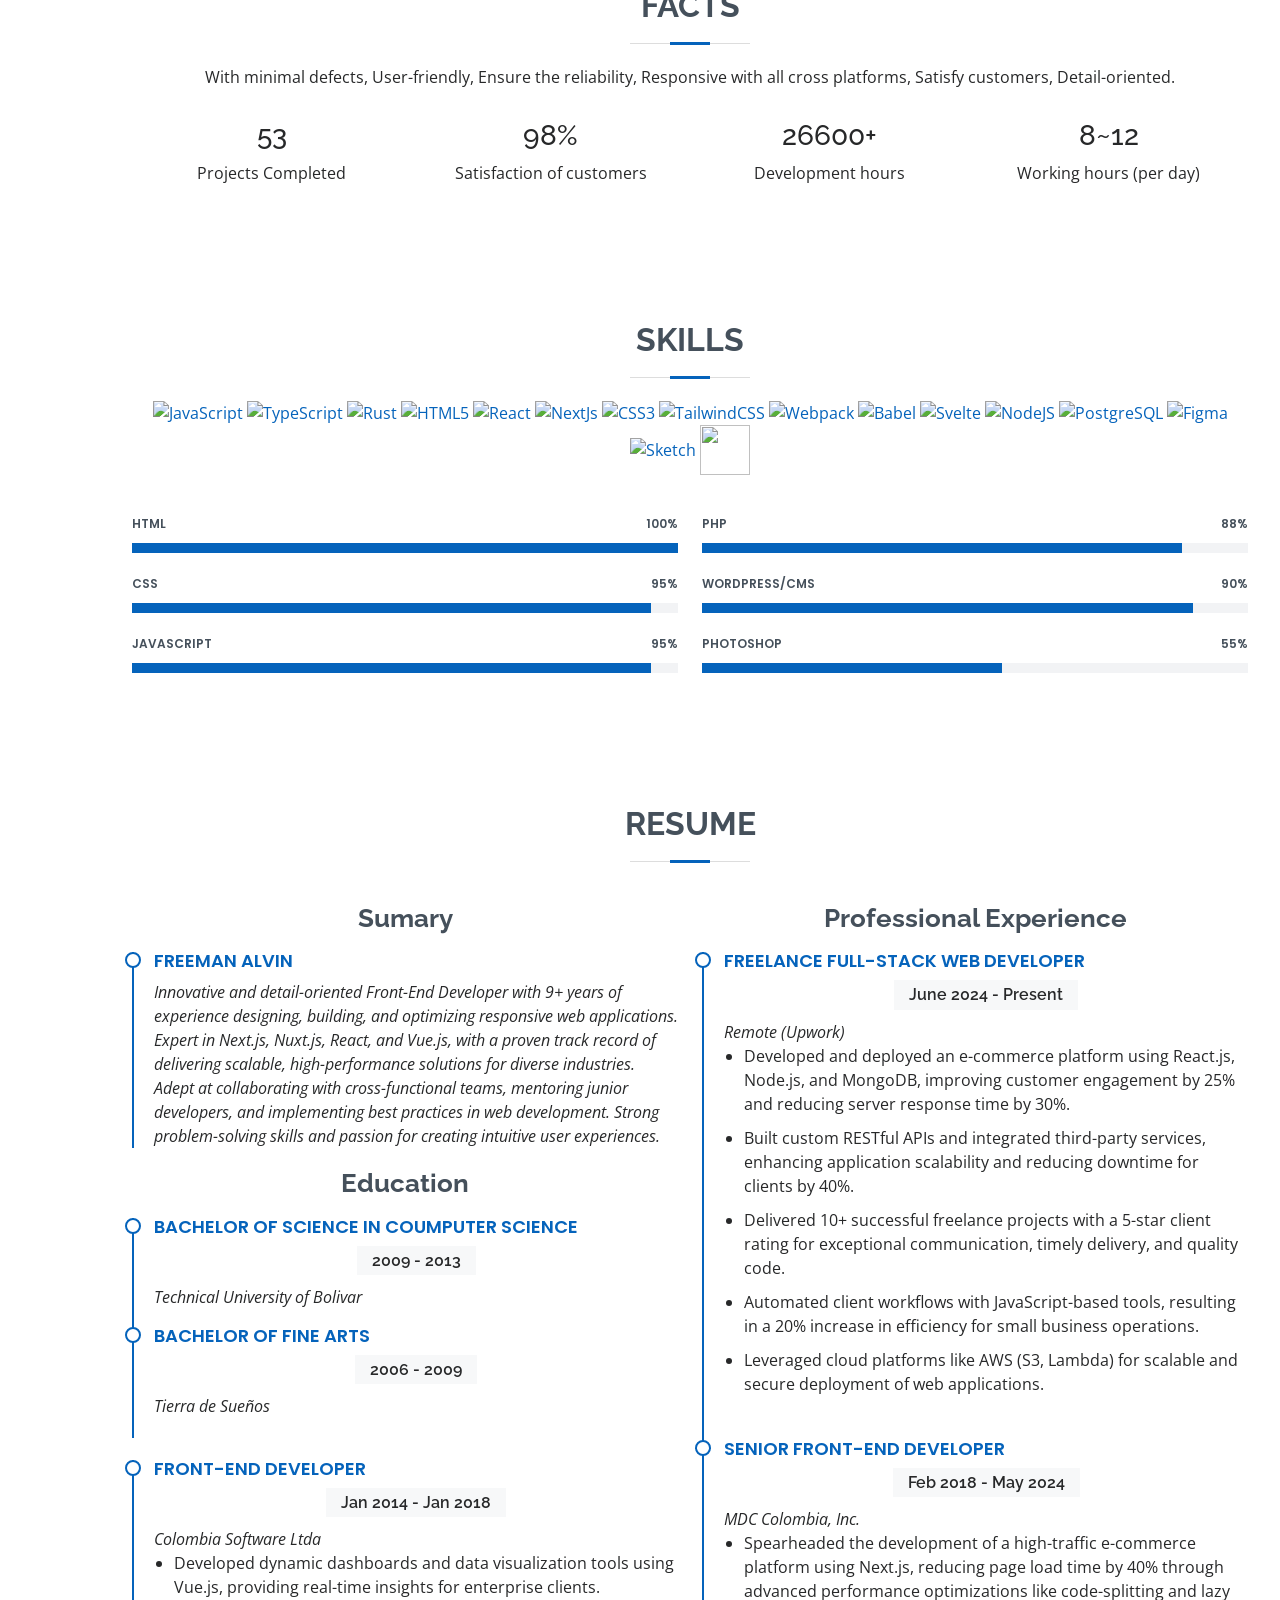
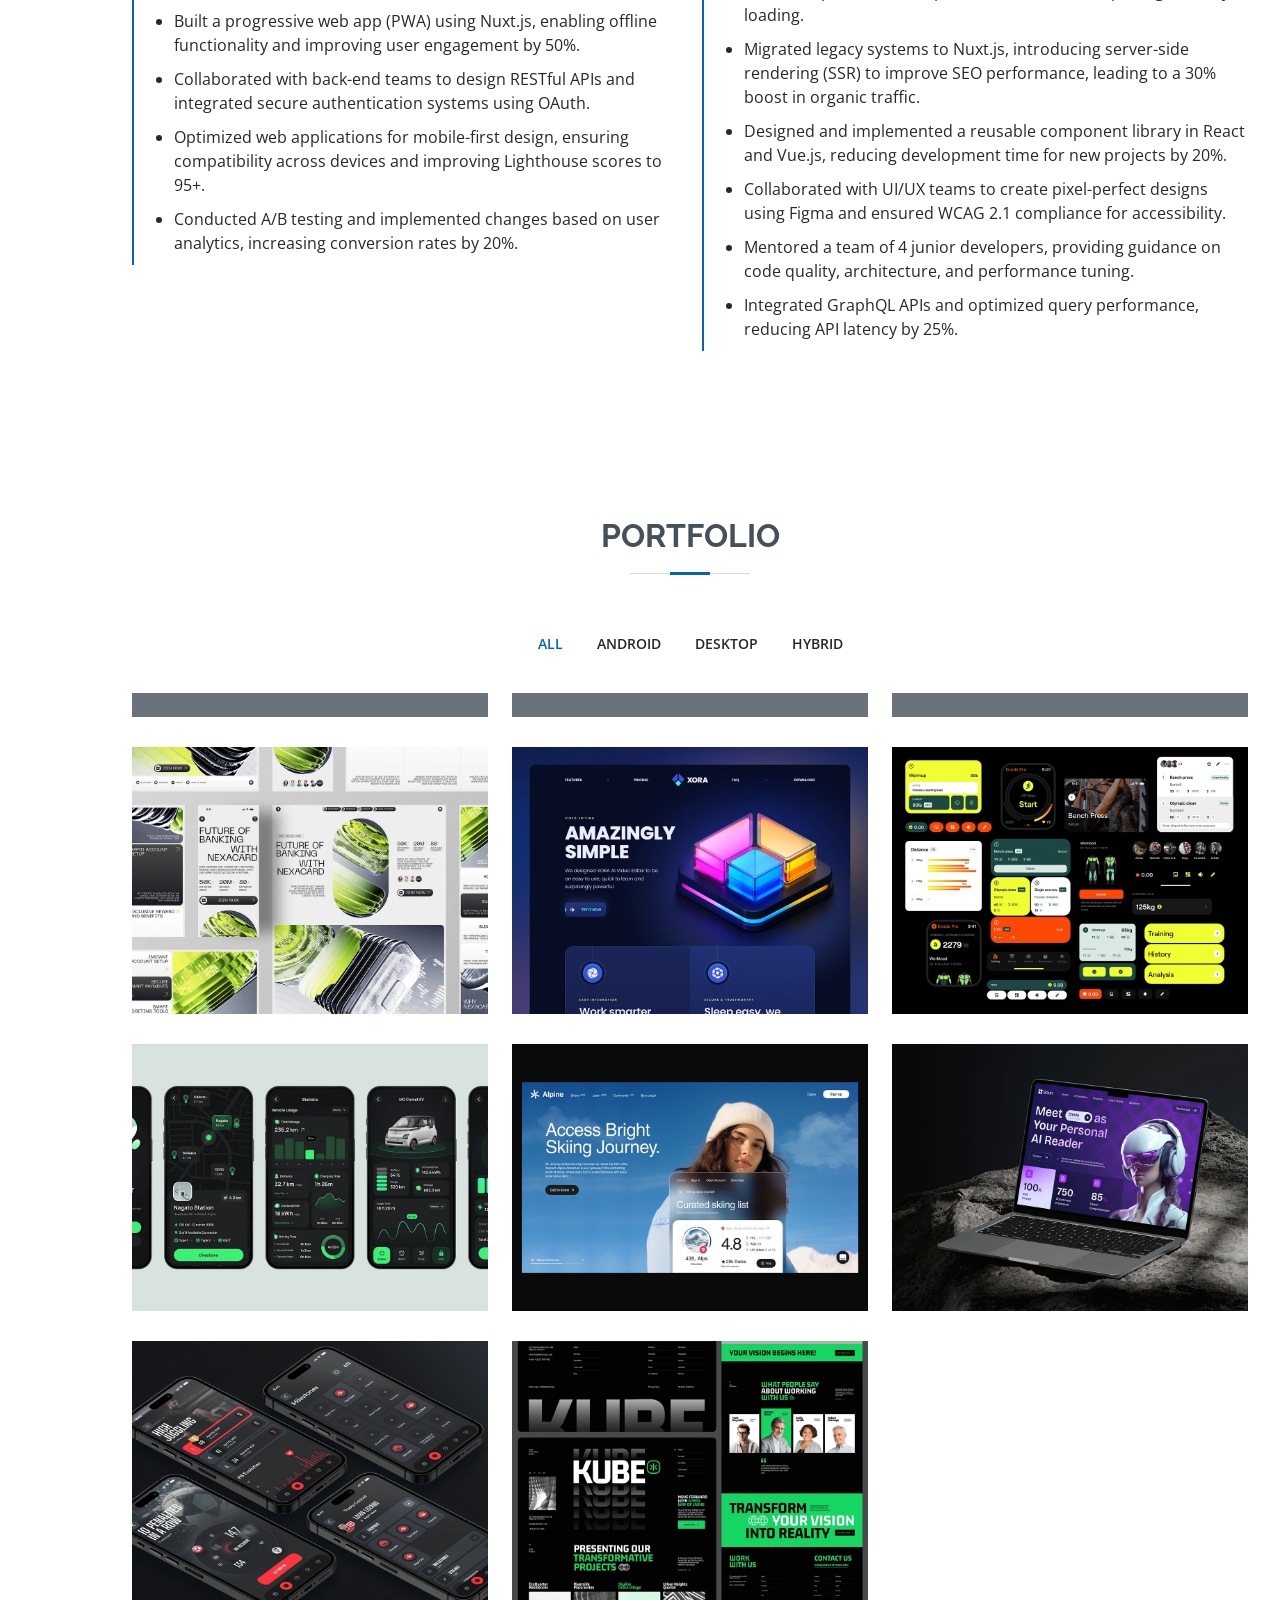
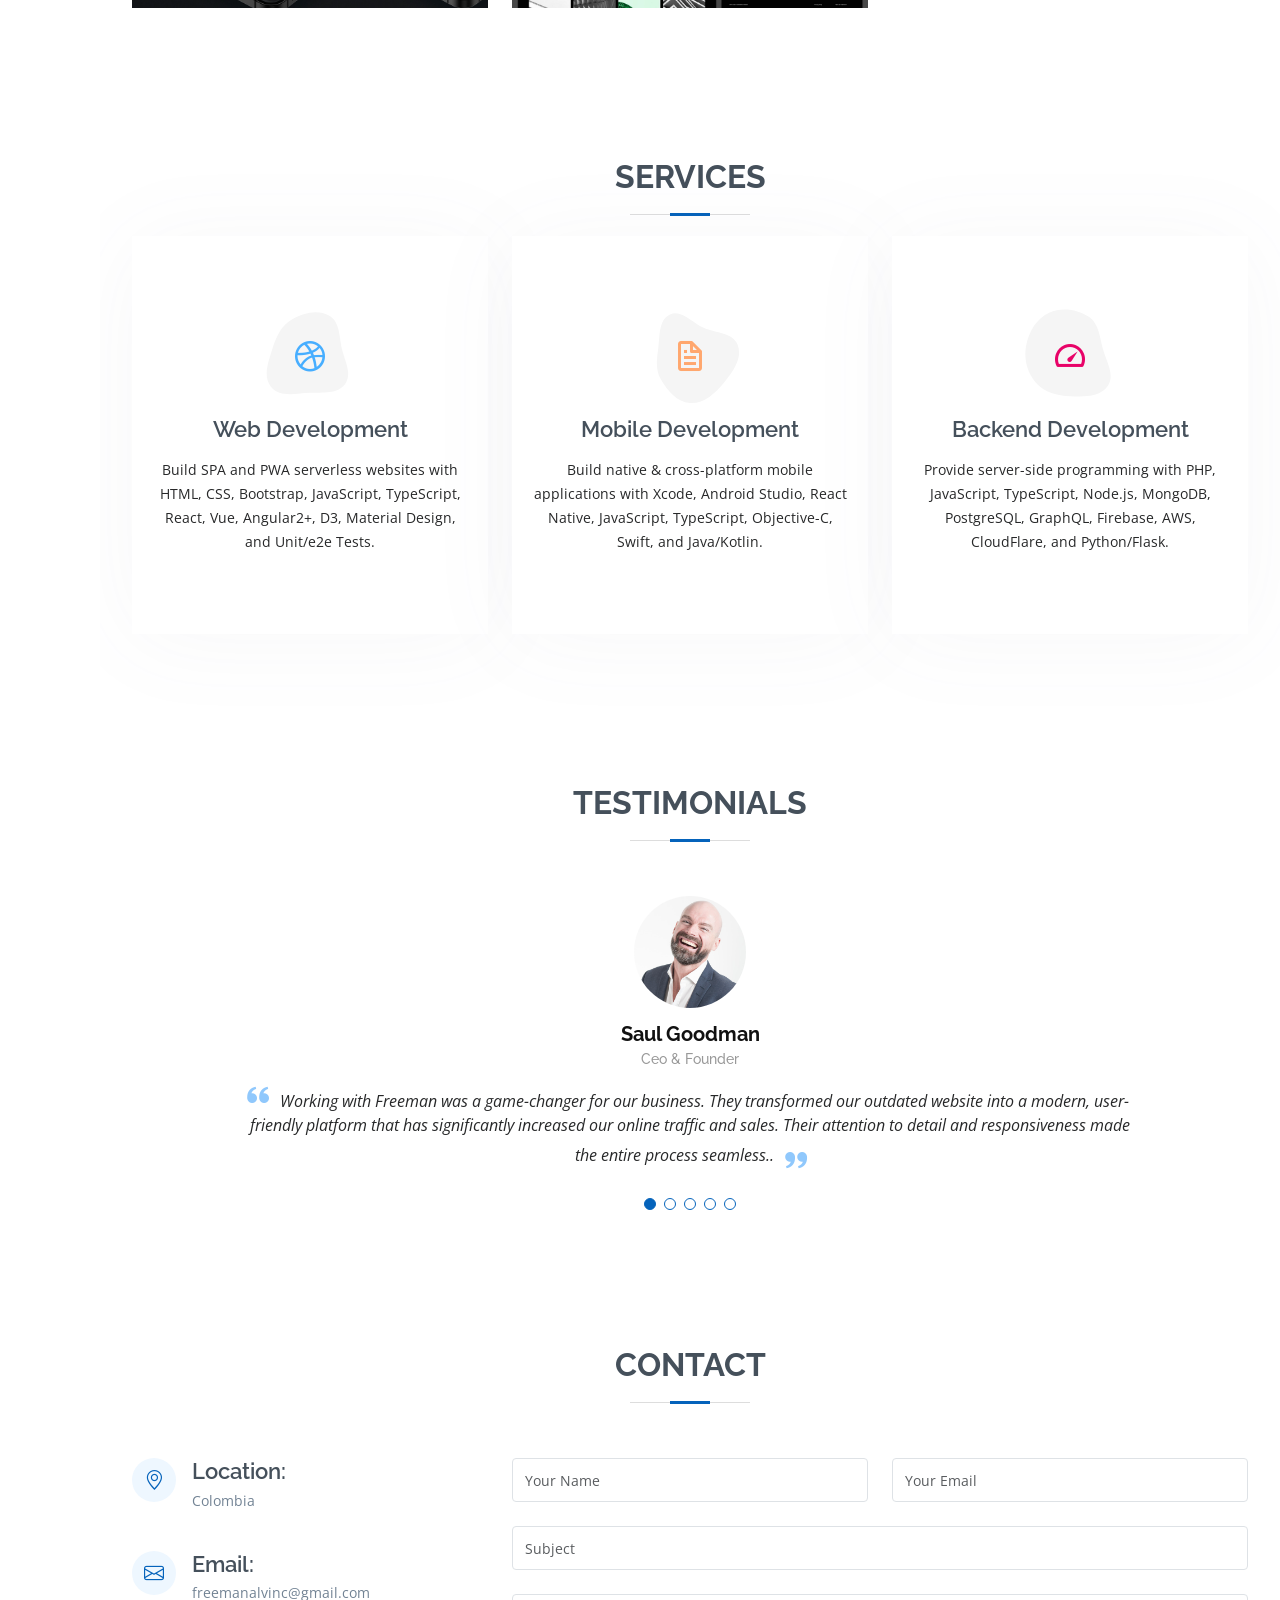
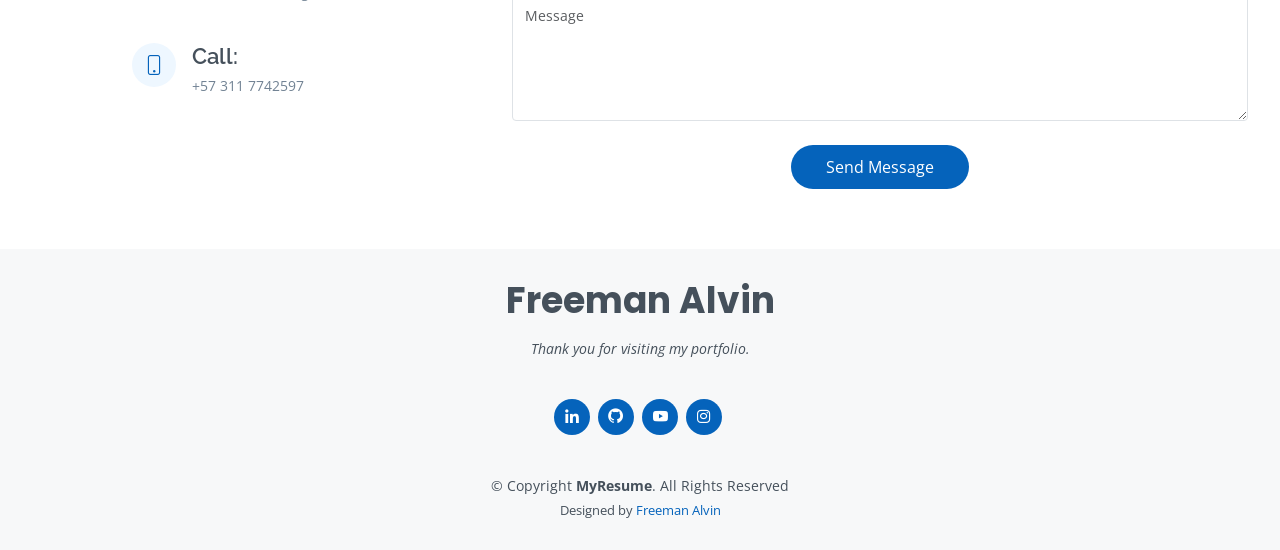
==== commit 7a92555b: "deleted sz=4000" ====
--- a/index.html
+++ b/index.html
@@ -393,7 +393,7 @@
 
           <div class="col-lg-4 col-md-6 portfolio-item filter-web">
             <div class="portfolio-wrap">
-              <img src="https://drive.google.com/thumbnail?id=15Lur_XKEpMaG6XIp6tQFtqVIqjkmMDc8&sz=s4000" class="img-fluid" alt="">
+              <img src="https://drive.google.com/thumbnail?id=15Lur_XKEpMaG6XIp6tQFtqVIqjkmMDc8" class="img-fluid" alt="">
               <div class="portfolio-info">
                 <h4>Please click + to view more information about the project.(Video)</h4>
                 <div class="styles_topics___KkIE">
@@ -466,7 +466,7 @@
                     </svg></div>
                 </div>
                 <div class="portfolio-links">
-                  <a href="https://drive.google.com/thumbnail?id=1PhpysATRGsWlpDcF15z3Y2m0581JSzb3&sz=s4000" data-gallery="portfolioGallery" class="portfolio-lightbox" title="Payment App"><i class="bx bx-plus fs-1 fs-1"></i></a>
+                  <a href="https://drive.google.com/thumbnail?id=1PhpysATRGsWlpDcF15z3Y2m0581JSzb3" data-gallery="portfolioGallery" class="portfolio-lightbox" title="Payment App"><i class="bx bx-plus fs-1 fs-1"></i></a>
                 </div>
               </div>
             </div>
@@ -474,7 +474,7 @@
 
           <div class="col-lg-4 col-md-6 portfolio-item filter-web">
             <div class="portfolio-wrap">
-              <img src="https://drive.google.com/thumbnail?id=1AFtSWnCbyO8VVRz8tNcjWmojW8HSDgPX&sz=s4000" class="img-fluid" alt="">
+              <img src="https://drive.google.com/thumbnail?id=1AFtSWnCbyO8VVRz8tNcjWmojW8HSDgPX" class="img-fluid" alt="">
               <div class="portfolio-info">
                 <h4>Please click + to view more information about the project.(Video)</h4>
                 <div class="styles_topics___KkIE">
@@ -504,7 +504,7 @@
                     </svg></div>
                 </div>
                 <div class="portfolio-links">
-                  <a href="https://drive.google.com/thumbnail?id=1yBguB82kwa4UlFDaeDCLgHgTE4CDTtk8&sz=s4000" data-gallery="portfolioGallery" class="portfolio-lightbox" title="Financial Managing App"><i class="bx bx-plus fs-1"></i></a>
+                  <a href="https://drive.google.com/thumbnail?id=1yBguB82kwa4UlFDaeDCLgHgTE4CDTtk8" data-gallery="portfolioGallery" class="portfolio-lightbox" title="Financial Managing App"><i class="bx bx-plus fs-1"></i></a>
 
                 </div>
               </div>
@@ -513,7 +513,7 @@
 
           <div class="col-lg-4 col-md-6 portfolio-item filter-card">
             <div class="portfolio-wrap">
-              <img src="https://drive.google.com/thumbnail?id=1jNJo4ICn7apaGBMmzkkwrf4j1nMz3S31&sz=s4000" class="img-fluid" alt="">
+              <img src="https://drive.google.com/thumbnail?id=1jNJo4ICn7apaGBMmzkkwrf4j1nMz3S31" class="img-fluid" alt="">
               <div class="portfolio-info">
                 <h4>Please click + to view more information about the project.(Video)</h4>
                 <div class="styles_topics___KkIE">
@@ -573,7 +573,7 @@
                     </svg></div>
                 </div>
                 <div class="portfolio-links">
-                  <a href="https://drive.google.com/thumbnail?id=1_pWIIcP2yS-AugQyPR63xKhNXlVnt9dh&sz=s4000" data-gallery="portfolioGallery" class="portfolio-lightbox" title="CMS service"><i class="bx bx-plus fs-1"></i></a>
+                  <a href="https://drive.google.com/thumbnail?id=1_pWIIcP2yS-AugQyPR63xKhNXlVnt9dh" data-gallery="portfolioGallery" class="portfolio-lightbox" title="CMS service"><i class="bx bx-plus fs-1"></i></a>
 
                 </div>
               </div>
@@ -582,7 +582,7 @@
 
           <div class="col-lg-4 col-md-6 portfolio-item filter-app">
             <div class="portfolio-wrap">
-              <img src="assets/img/portfolio/portfolio-8.png&sz=s4000" class="img-fluid" alt="">
+              <img src="assets/img/portfolio/portfolio-8.png" class="img-fluid" alt="">
               <div class="portfolio-info">
                 <h4>Please click + to view more information about the project.(Video)</h4>
                 <div class="styles_topics__LqyH8">
@@ -666,7 +666,7 @@
                     </svg></div>
                 </div>
                 <div class="portfolio-links">
-                  <a href="assets/img/portfolio/portfolio-8.mp4&sz=s4000" data-gallery="portfolioGallery" class="portfolio-lightbox" title="Novel Banking card App"><i class="bx bx-plus fs-1"></i></a>
+                  <a href="assets/img/portfolio/portfolio-8.mp4" data-gallery="portfolioGallery" class="portfolio-lightbox" title="Novel Banking card App"><i class="bx bx-plus fs-1"></i></a>
 
                 </div>
               </div>
@@ -675,7 +675,7 @@
 
           <div class="col-lg-4 col-md-6 portfolio-item filter-card">
             <div class="portfolio-wrap">
-              <img src="assets/img/portfolio/portfolio-12.png&sz=s4000" class="img-fluid" alt="">
+              <img src="assets/img/portfolio/portfolio-12.png" class="img-fluid" alt="">
               <div class="portfolio-info">
                 <h4>Please click + to view more information about the project.(Video)</h4>
                 <div class="styles_topics___KkIE">
@@ -735,7 +735,7 @@
                     </svg></div>
                 </div>
                 <div class="portfolio-links">
-                  <a href="assets/img/portfolio/portfolio-12.png&sz=s4000" data-gallery="portfolioGallery" class="portfolio-lightbox" title="Video Editing Introduction"><i class="bx bx-plus fs-1"></i></a>
+                  <a href="assets/img/portfolio/portfolio-12.png" data-gallery="portfolioGallery" class="portfolio-lightbox" title="Video Editing Introduction"><i class="bx bx-plus fs-1"></i></a>
 
                 </div>
               </div>
@@ -744,7 +744,7 @@
 
           <div class="col-lg-4 col-md-6 portfolio-item filter-web">
             <div class="portfolio-wrap">
-              <img src="assets/img/portfolio/portfolio-16.png&sz=s4000" class="img-fluid" alt="">
+              <img src="assets/img/portfolio/portfolio-16.png" class="img-fluid" alt="">
               <div class="portfolio-info">
                 <h4>Please click + to view more information about the project.(Video)</h4>
                 <div class="styles_topics__LqyH8">
@@ -797,7 +797,7 @@
                     </svg></div>
                 </div>
                 <div class="portfolio-links">
-                  <a href="assets/img/portfolio/portfolio-16.mp4&sz=s4000" data-gallery="portfolioGallery" class="portfolio-lightbox" title="Fitness Management App"><i class="bx bx-plus fs-1"></i></a>
+                  <a href="assets/img/portfolio/portfolio-16.mp4" data-gallery="portfolioGallery" class="portfolio-lightbox" title="Fitness Management App"><i class="bx bx-plus fs-1"></i></a>
 
                 </div>
               </div>
@@ -806,7 +806,7 @@
 
           <div class="col-lg-4 col-md-6 portfolio-item filter-app">
             <div class="portfolio-wrap">
-              <img src="assets/img/portfolio/portfolio-17.png&sz=s4000" class="img-fluid" alt="">
+              <img src="assets/img/portfolio/portfolio-17.png" class="img-fluid" alt="">
               <div class="portfolio-info">
                 <h4>Please click + to view more information about the project.(Video)</h4>
                 <div class="styles_topics__LqyH8">
@@ -900,7 +900,7 @@
                     </svg></div>
                 </div>
                 <div class="portfolio-links">
-                  <a href="assets/img/portfolio/portfolio-17-1.png&sz=s4000" data-gallery="portfolioGallery" class="portfolio-lightbox" title="Electrical Driving Guide App"><i class="bx bx-plus fs-1"></i></a>
+                  <a href="assets/img/portfolio/portfolio-17-1.png" data-gallery="portfolioGallery" class="portfolio-lightbox" title="Electrical Driving Guide App"><i class="bx bx-plus fs-1"></i></a>
 
                 </div>
               </div>
@@ -909,7 +909,7 @@
 
           <div class="col-lg-4 col-md-6 portfolio-item filter-card">
             <div class="portfolio-wrap">
-              <img src="assets/img/portfolio/portfolio-18.png&sz=s4000" class="img-fluid" alt="">
+              <img src="assets/img/portfolio/portfolio-18.png" class="img-fluid" alt="">
               <div class="portfolio-info">
                 <h4>Please click + to view more information about the project.(Video)</h4>
                 <div class="styles_topics___KkIE">
@@ -939,7 +939,7 @@
                     </svg></div>
                 </div>
                 <div class="portfolio-links">
-                  <a href="assets/img/portfolio/portfolio-18-3.png&sz=s4000" data-gallery="portfolioGallery" class="portfolio-lightbox" title="Ski Guide App"><i class="bx bx-plus fs-1"></i></a>
+                  <a href="assets/img/portfolio/portfolio-18-3.png" data-gallery="portfolioGallery" class="portfolio-lightbox" title="Ski Guide App"><i class="bx bx-plus fs-1"></i></a>
 
                 </div>
               </div>
@@ -948,7 +948,7 @@
 
           <div class="col-lg-4 col-md-6 portfolio-item filter-card">
             <div class="portfolio-wrap">
-              <img src="assets/img/portfolio/portfolio-19.png&sz=s4000" class="img-fluid" alt="">
+              <img src="assets/img/portfolio/portfolio-19.png" class="img-fluid" alt="">
               <div class="portfolio-info">
                 <h4>Please click + to view more information about the project.(Video)</h4>
                 <div class="styles_topics___KkIE">
@@ -1002,7 +1002,7 @@
                     </svg></div>
                 </div>
                 <div class="portfolio-links">
-                  <a href="assets/img/portfolio/portfolio-19.mp4&sz=s4000" data-gallery="portfolioGallery" class="portfolio-lightbox" title="Vertual AI App"><i class="bx bx-plus fs-1"></i></a>
+                  <a href="assets/img/portfolio/portfolio-19.mp4" data-gallery="portfolioGallery" class="portfolio-lightbox" title="Vertual AI App"><i class="bx bx-plus fs-1"></i></a>
 
                 </div>
               </div>
@@ -1010,7 +1010,7 @@
           </div>
           <div class="col-lg-4 col-md-6 portfolio-item filter-app">
             <div class="portfolio-wrap">
-              <img src="assets/img/portfolio/portfolio-20.png&sz=s4000" class="img-fluid" alt="">
+              <img src="assets/img/portfolio/portfolio-20.png" class="img-fluid" alt="">
               <div class="portfolio-info">
                 <h4>Please click + to view more information about the project.(Video)</h4>
                 <div class="styles_topics__LqyH8">
@@ -1063,7 +1063,7 @@
                     </svg></div>
                 </div>
                 <div class="portfolio-links">
-                  <a href="assets/img/portfolio/portfolio-20-4.png&sz=s4000" data-gallery="portfolioGallery" class="portfolio-lightbox" title="Soccor Game App"><i class="bx bx-plus fs-1"></i></a>
+                  <a href="assets/img/portfolio/portfolio-20-4.png" data-gallery="portfolioGallery" class="portfolio-lightbox" title="Soccor Game App"><i class="bx bx-plus fs-1"></i></a>
 
                 </div>
               </div>
@@ -1071,7 +1071,7 @@
           </div>
           <div class="col-lg-4 col-md-6 portfolio-item filter-card">
             <div class="portfolio-wrap">
-              <img src="assets/img/portfolio/portfolio-21.png&sz=s4000" class="img-fluid" alt="">
+              <img src="assets/img/portfolio/portfolio-21.png" class="img-fluid" alt="">
               <div class="portfolio-info">
                 <h4>Please click + to view more information about the project.(Video)</h4>
                 <div class="styles_topics___KkIE">
@@ -1144,7 +1144,7 @@
                     </svg></div>
                 </div>
                 <div class="portfolio-links">
-                  <a href="assets/img/portfolio/portfolio-21.mp4&sz=s4000" data-gallery="portfolioGallery" class="portfolio-lightbox" title="Designer's Website"><i class="bx bx-plus fs-1"></i></a>
+                  <a href="assets/img/portfolio/portfolio-21.mp4" data-gallery="portfolioGallery" class="portfolio-lightbox" title="Designer's Website"><i class="bx bx-plus fs-1"></i></a>
 
                 </div>
               </div>
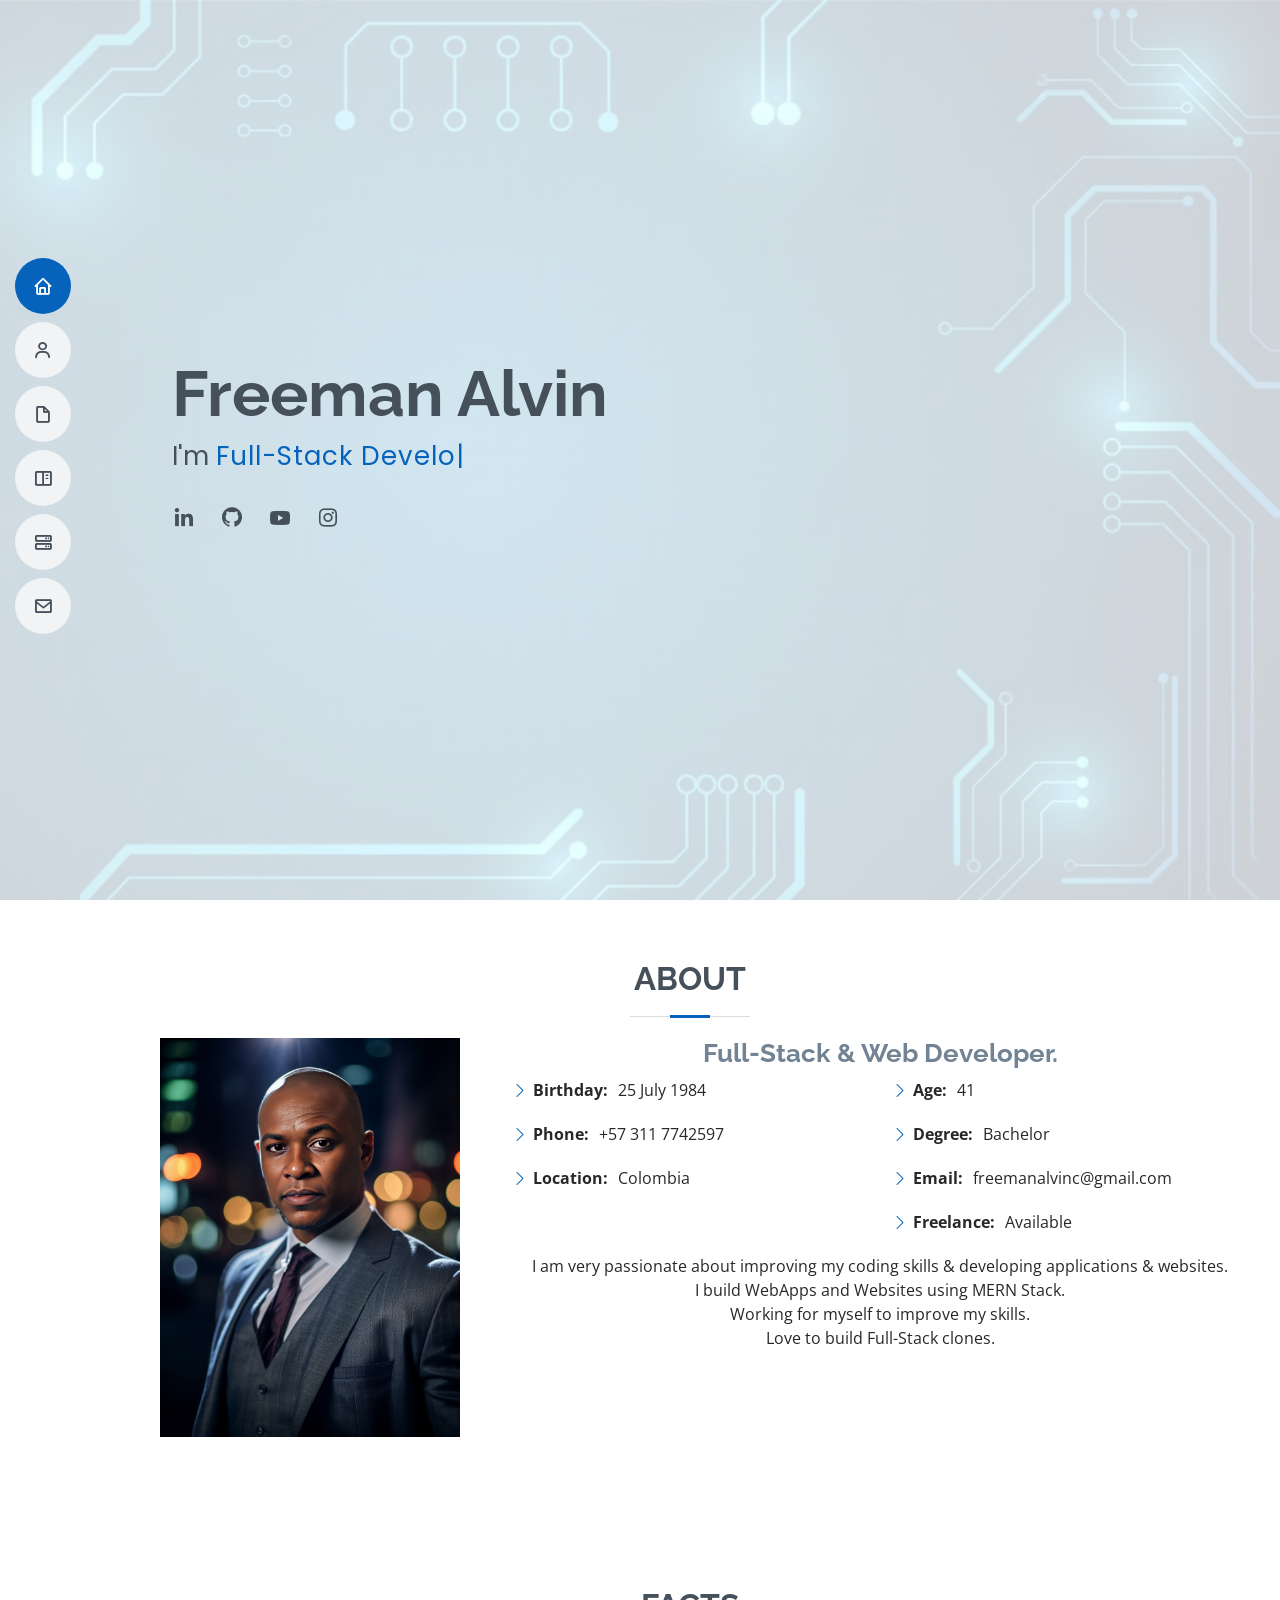
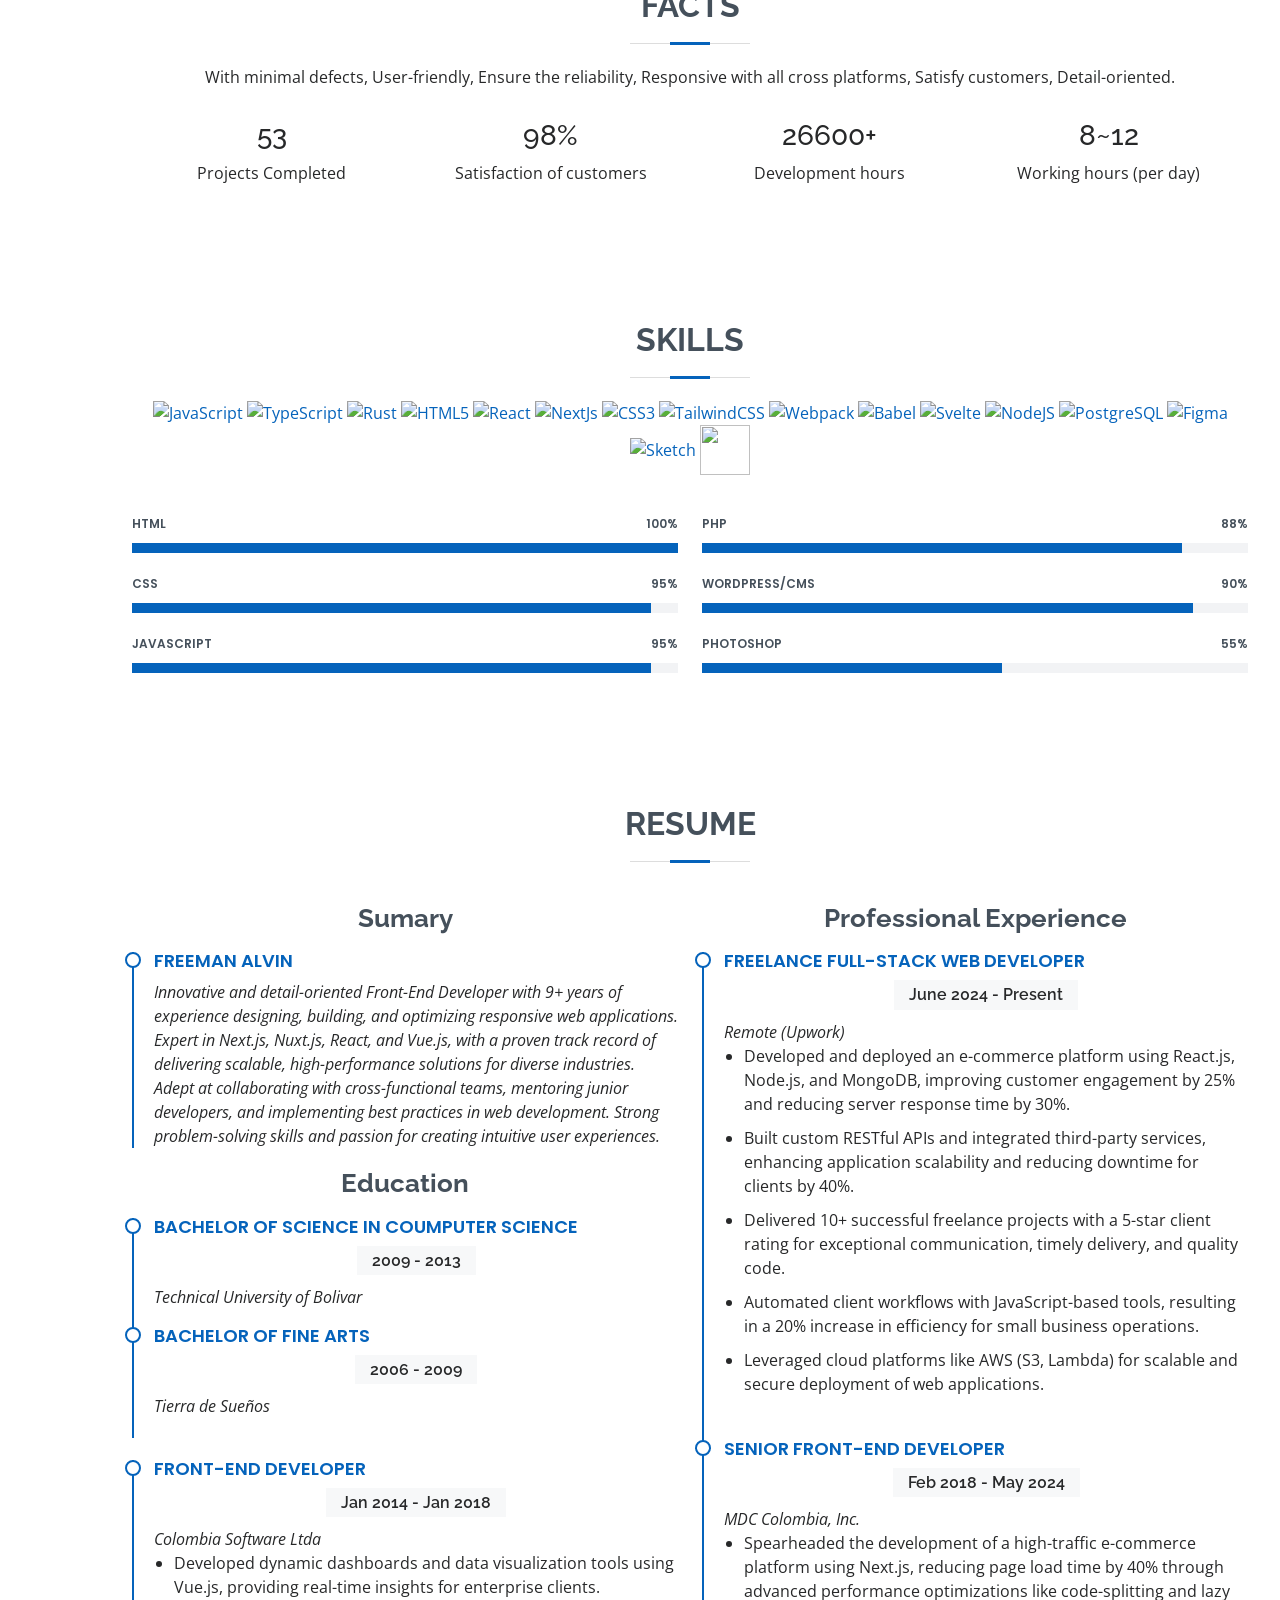
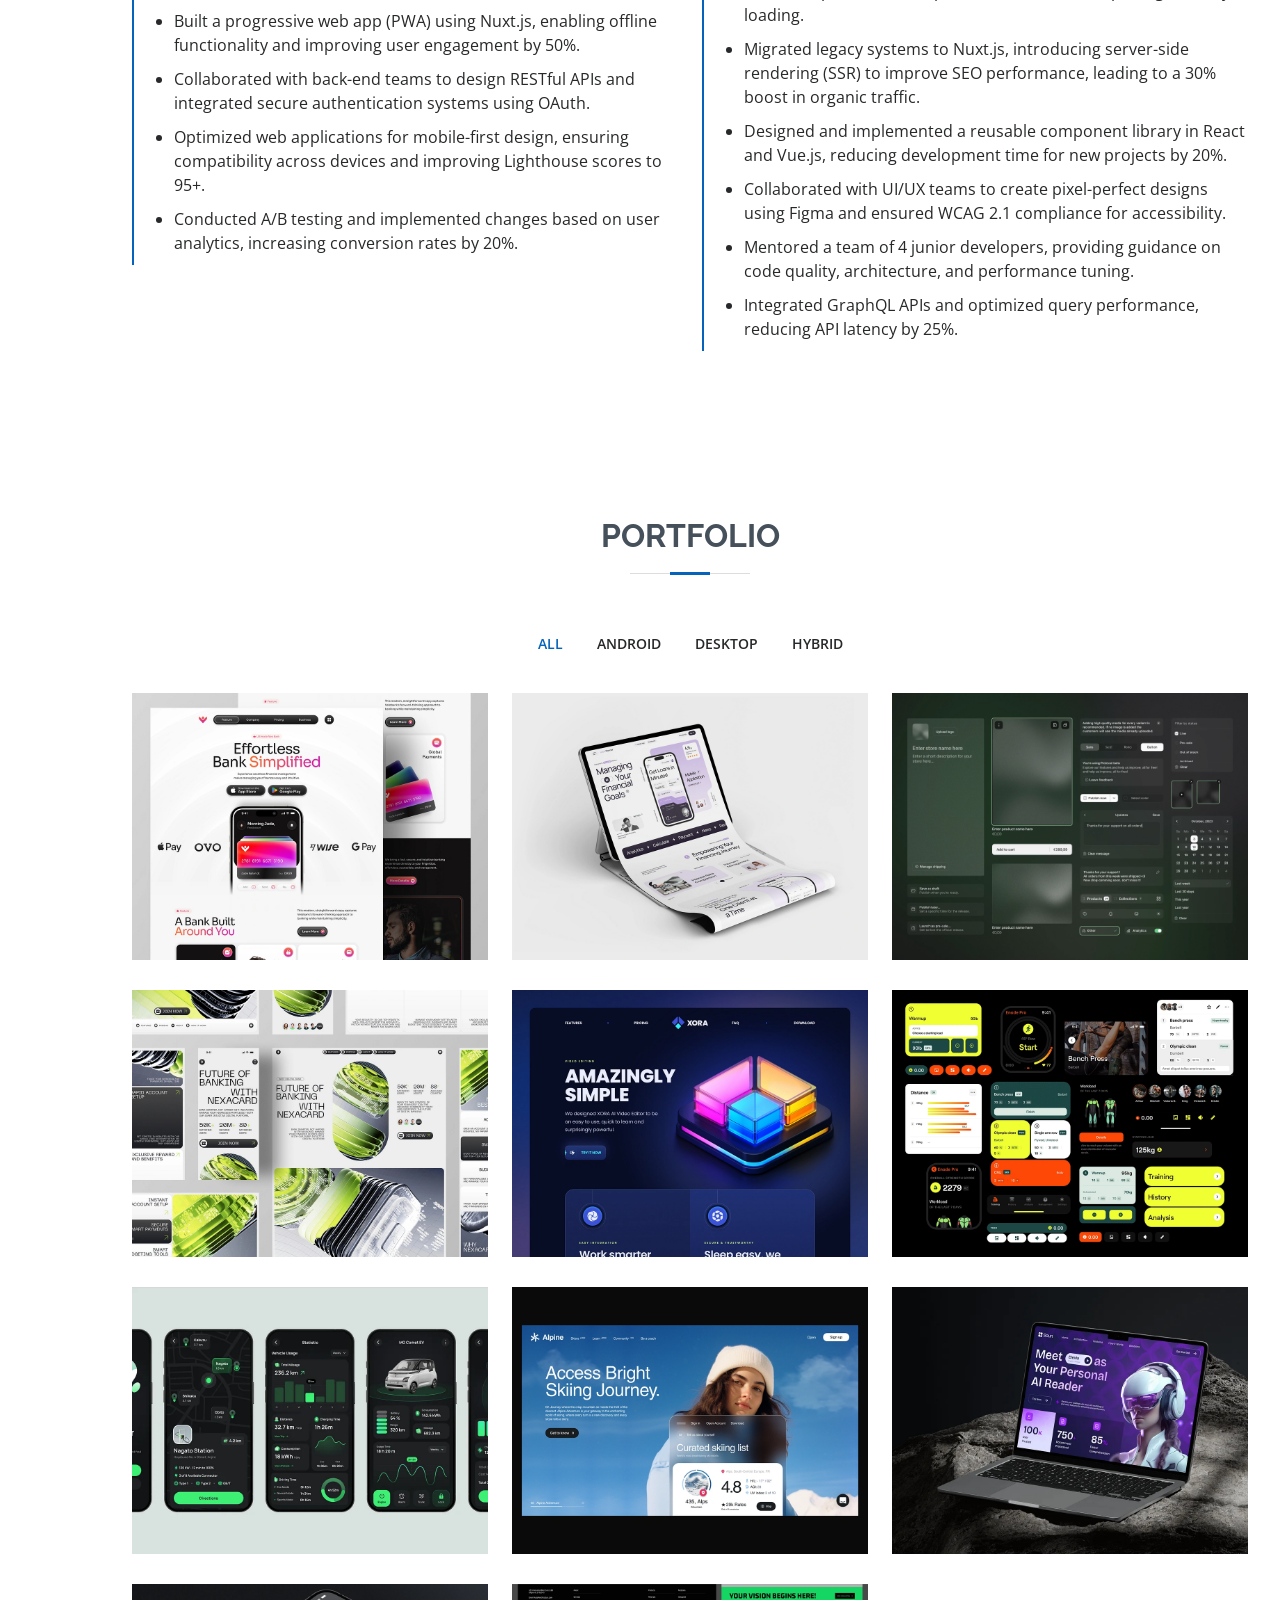
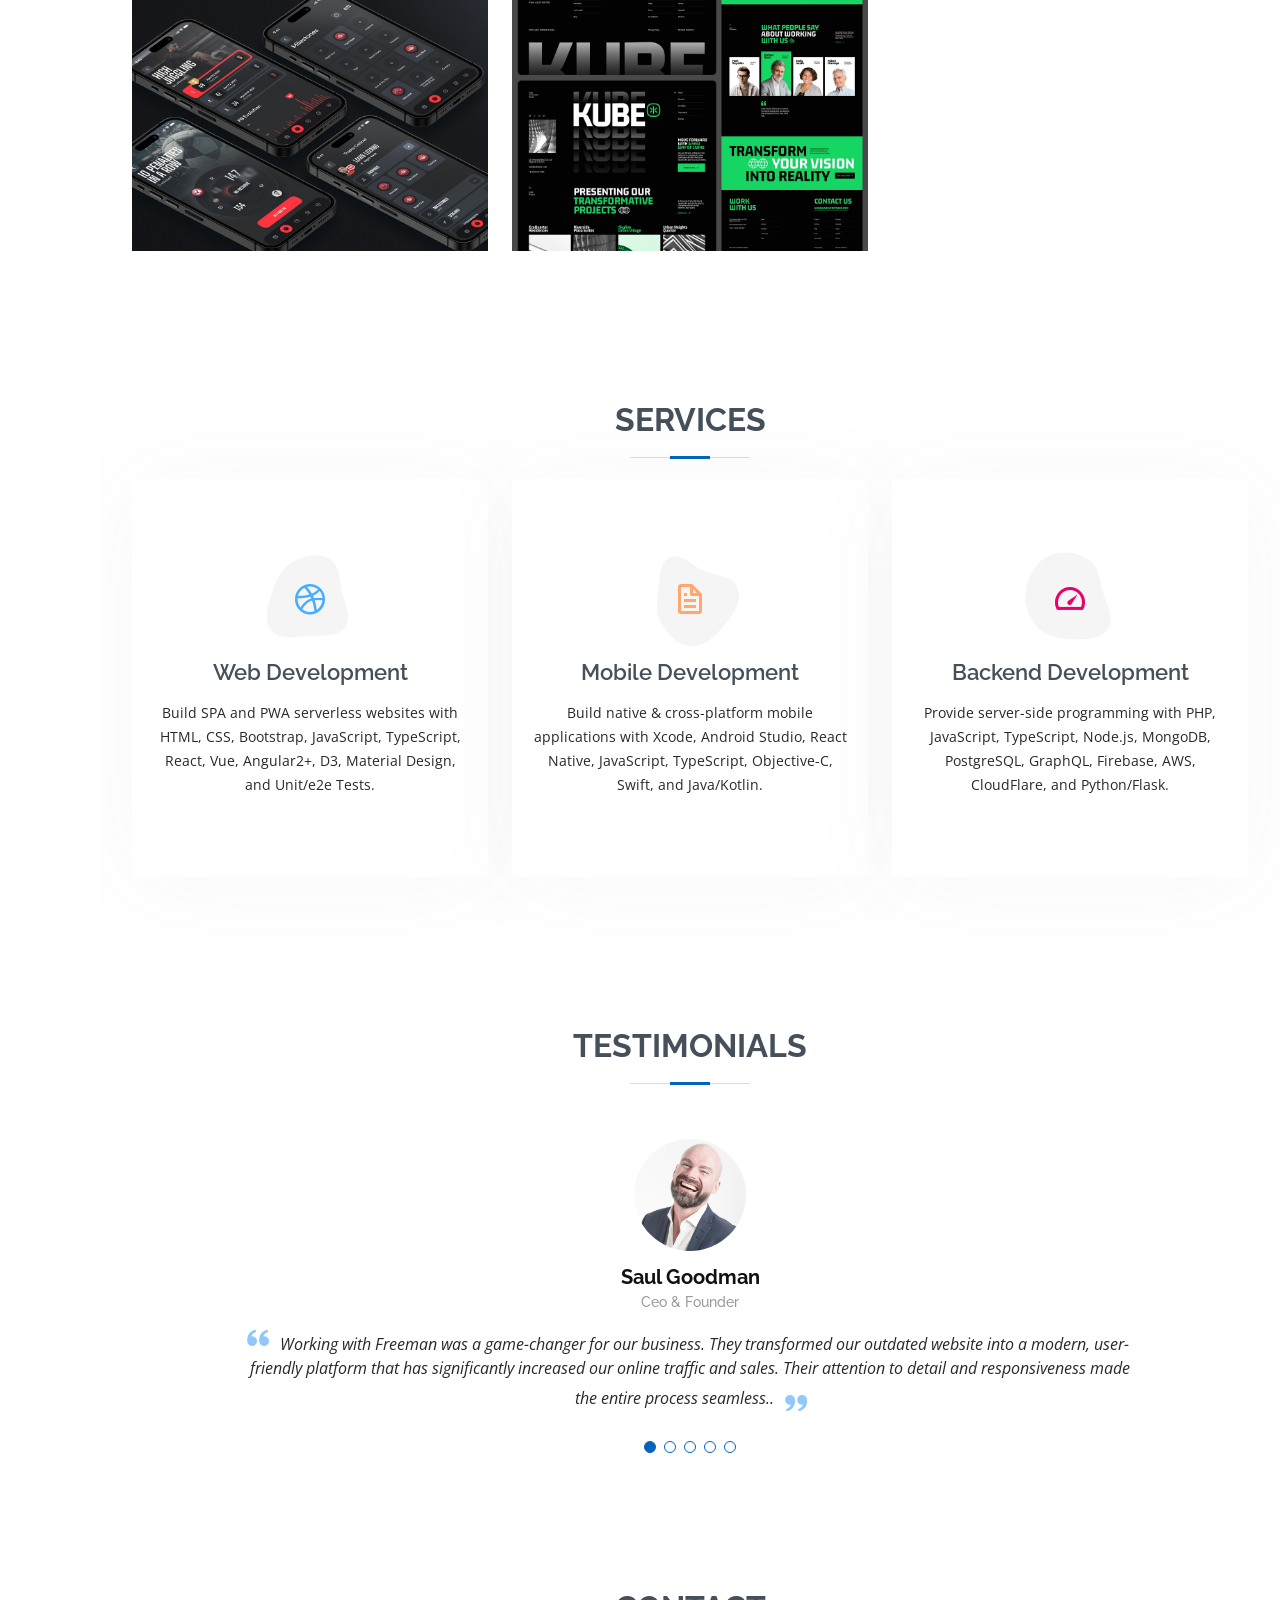
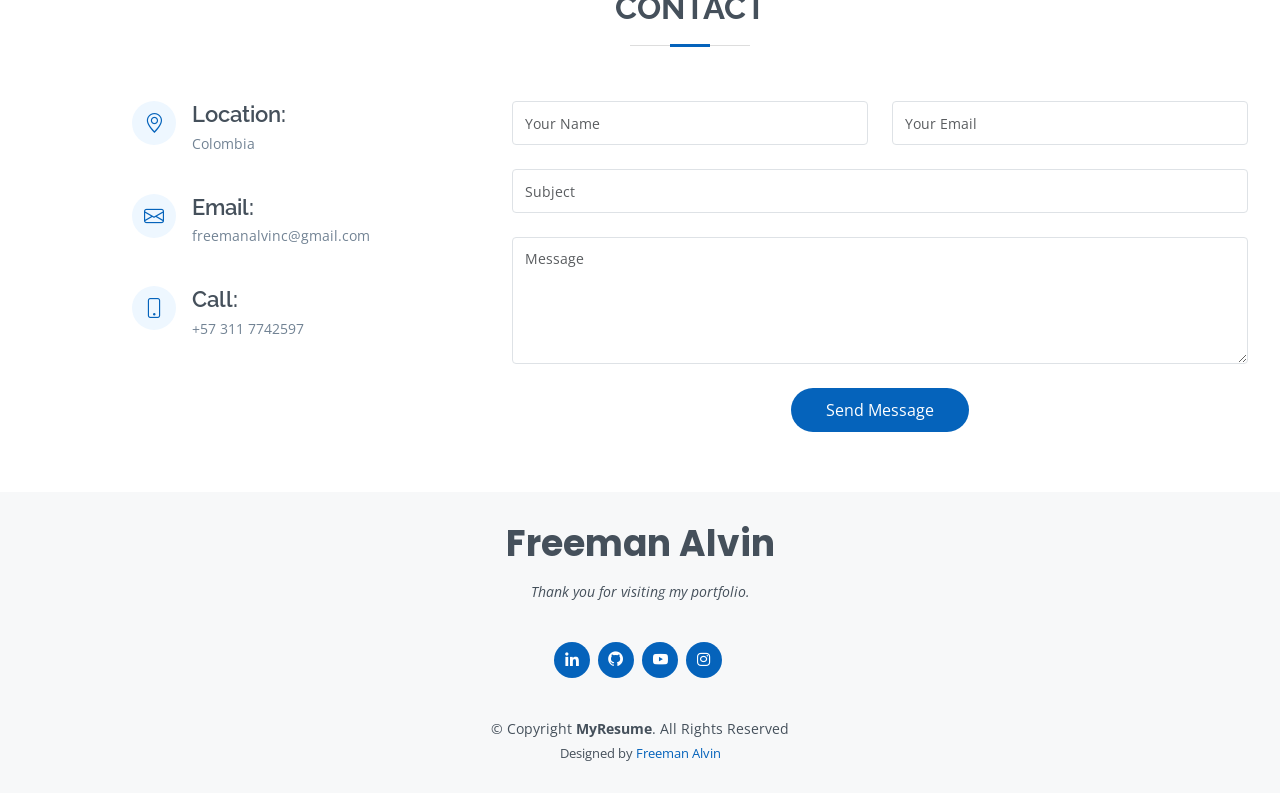
==== commit d20767b3: "master final" ====
--- a/index.html
+++ b/index.html
@@ -393,12 +393,12 @@
 
           <div class="col-lg-4 col-md-6 portfolio-item filter-web">
             <div class="portfolio-wrap">
-              <img src="https://drive.google.com/thumbnail?id=15Lur_XKEpMaG6XIp6tQFtqVIqjkmMDc8" class="img-fluid" alt="">
+              <img src="assets/img/portfolio/portfolio-5.png" class="img-fluid" alt="">
               <div class="portfolio-info">
                 <h4>Please click + to view more information about the project.(Video)</h4>
                 <div class="styles_topics___KkIE">
-                  <div title="vue"><svg xmlns="http://www.w3.org/2000/svg" width="24" height="24" preserveAspectRatio="xMinYMin meet"
-                      viewBox="0 0 256 221" class="styles_icon__GEUwO">
+                  <div title="vue"><svg xmlns="http://www.w3.org/2000/svg" width="24" height="24"
+                      preserveAspectRatio="xMinYMin meet" viewBox="0 0 256 221" class="styles_icon__GEUwO">
                       <path fill="#41B883" d="M204.8 0H256L128 220.8 0 0h97.92L128 51.2 157.44 0h47.36z"></path>
                       <path fill="#41B883" d="m0 0 128 220.8L256 0h-51.2L128 132.48 50.56 0H0z"></path>
                       <path fill="#35495E" d="M50.56 0 128 133.12 204.8 0h-47.36L128 51.2 97.92 0H50.56z"></path>
@@ -409,8 +409,8 @@
                         d="M12 5C8.8 5 6.8 6.59 6 9.771c1.2-1.59 2.6-2.186 4.2-1.789.913.227 1.566.885 2.287 1.614 1.177 1.187 2.539 2.56 5.513 2.56 3.2 0 5.2-1.59 6-4.77-1.2 1.59-2.6 2.187-4.2 1.789-.913-.227-1.566-.885-2.288-1.614C16.336 6.373 14.974 5 12 5Zm-6 7.157c-3.2 0-5.2 1.59-6 4.771 1.2-1.59 2.6-2.187 4.2-1.79.913.228 1.566.886 2.288 1.615 1.176 1.187 2.538 2.56 5.512 2.56 3.2 0 5.2-1.59 6-4.77-1.2 1.59-2.6 2.186-4.2 1.789-.913-.227-1.566-.886-2.287-1.614C10.336 13.53 8.974 12.157 6 12.157Z"
                         clip-rule="evenodd"></path>
                     </svg></div>
-                  <div title="python"><svg xmlns="http://www.w3.org/2000/svg" width="24" height="24" preserveAspectRatio="xMinYMin meet"
-                      viewBox="0 0 256 255" class="styles_icon__GEUwO">
+                  <div title="python"><svg xmlns="http://www.w3.org/2000/svg" width="24" height="24"
+                      preserveAspectRatio="xMinYMin meet" viewBox="0 0 256 255" class="styles_icon__GEUwO">
                       <defs>
                         <linearGradient id="python_svg__a" x1="12.959%" x2="79.639%" y1="12.039%" y2="78.201%">
                           <stop offset="0%" stop-color="#387EB8"></stop>
@@ -428,8 +428,8 @@
                         d="M128.757 254.126c64.832 0 60.784-28.115 60.784-28.115l-.072-29.127H127.6v-8.745h86.441s41.486 4.705 41.486-60.712c0-65.416-36.21-63.096-36.21-63.096h-21.61v30.355s1.165 36.21-35.632 36.21h-61.362s-34.475-.557-34.475 33.32v56.013s-5.235 33.897 62.518 33.897zm34.114-19.586a11.12 11.12 0 0 1-11.13-11.13 11.12 11.12 0 0 1 11.13-11.131 11.12 11.12 0 0 1 11.13 11.13 11.12 11.12 0 0 1-11.13 11.13z">
                       </path>
                     </svg></div>
-                  <div title="django"><svg xmlns="http://www.w3.org/2000/svg" width="24" height="24" preserveAspectRatio="xMinYMin meet"
-                      viewBox="0 0 256 326" class="styles_icon__GEUwO">
+                  <div title="django"><svg xmlns="http://www.w3.org/2000/svg" width="24" height="24"
+                      preserveAspectRatio="xMinYMin meet" viewBox="0 0 256 326" class="styles_icon__GEUwO">
                       <g fill="#2BA977">
                         <path
                           d="M114.784 0h53.278v244.191c-27.29 5.162-47.38 7.193-69.117 7.193C33.873 251.316 0 222.245 0 166.412c0-53.795 35.93-88.708 91.608-88.708 8.64 0 15.222.68 23.176 2.717V0zm1.867 124.427c-6.24-2.038-11.382-2.717-17.965-2.717-26.947 0-42.512 16.437-42.512 45.243 0 28.046 14.88 43.532 42.17 43.532 5.896 0 10.696-.332 18.307-1.351v-84.707z">
@@ -439,8 +439,8 @@
                         </path>
                       </g>
                     </svg></div>
-                  <div title="postgresql"><svg xmlns="http://www.w3.org/2000/svg" viewBox="0 0 128 128" class="styles_icon__GEUwO"
-                      width="24" height="24">
+                  <div title="postgresql"><svg xmlns="http://www.w3.org/2000/svg" viewBox="0 0 128 128"
+                      class="styles_icon__GEUwO" width="24" height="24">
                       <path fill="#336791" fill-rule="evenodd"
                         d="M63.409 100.219c1.792 1.482 3.893 2.114 6.161 2.231.938.049 1.903.003 2.826-.165 1.464-.266 2.924-.6 4.348-1.029 2.9-.875 5.406-2.387 7.277-4.829 1.066-1.392 1.941-2.897 2.503-4.561.464-1.373.9-2.76 1.247-4.165.274-1.107.41-2.25.576-3.381.111-.748.178-1.504.247-2.259.112-1.225.229-2.448.31-3.676.057-.854.055-1.712.088-2.567.011-.261.053-.52.078-.779.021-.241.143-.324.389-.32.864.013 1.73.035 2.593-.004.967-.043 1.941-.085 2.893-.244a46.368 46.368 0 0 0 4.028-.86c1.568-.411 3.007-1.146 4.393-1.982 1.612-.975 3.084-2.118 4.275-3.591 1.039-1.282 1.531-2.768 1.28-4.389-.364-2.355-2.343-3.898-4.644-4.003-.834-.038-1.68.05-2.51.155-1.005.128-1.995.354-2.997.503-.692.104-1.393.15-2.083.222l-.019-.09c1.29-2.437 2.634-4.846 3.854-7.316.937-1.896 1.737-3.859 2.564-5.809 1.37-3.228 2.463-6.555 3.369-9.938.867-3.238 1.609-6.511 1.844-9.871.094-1.341.159-2.688.15-4.031-.006-1.072-.122-2.145-.229-3.213-.122-1.224-.492-2.384-1.004-3.5-.674-1.472-1.721-2.679-2.822-3.825-.881-.918-1.851-1.754-2.812-2.59-1.371-1.192-2.913-2.145-4.513-2.99a26.013 26.013 0 0 0-5.724-2.22 71.525 71.525 0 0 0-3.658-.821C87.251 4.224 86.811 4 86.372 4h-8.268c-.299 0-.595.196-.896.229a31.429 31.429 0 0 0-5.835 1.205c-.71.219-1.358.091-2.033.028-.518-.048-1.027-.181-1.545-.207-1.971-.098-3.944-.24-5.916-.219-1.888.02-3.757.332-5.584.85-1.529.436-3.026.965-4.398 1.77-.586.344-1.052.279-1.659.105a104.514 104.514 0 0 0-6.166-1.604c-1.291-.289-2.62-.435-3.939-.571a46.155 46.155 0 0 0-3.809-.237c-1.242-.027-2.492-.026-3.729.084-1.969.175-3.9.575-5.778 1.221a19.252 19.252 0 0 0-5.72 3.121c-1.75 1.385-3.154 3.074-4.281 5.005-1.189 2.037-2.006 4.218-2.512 6.507-.275 1.241-.174 2.517-.363 3.777-.058.39.059.782.059 1.174v5.485c0 .364-.107.729-.061 1.095.113.879.074 1.765.223 2.638.234 1.382.445 2.759.729 4.131.397 1.917.776 3.832 1.216 5.74.32 1.389.667 2.77 1.048 4.143.58 2.098 1.146 4.199 1.803 6.272.611 1.927 1.307 3.826 2.002 5.726a50.846 50.846 0 0 0 3.49 7.607c1.195 2.111 2.558 4.088 4.388 5.713 1.207 1.072 2.548 1.895 4.109 2.307a8.13 8.13 0 0 0 3.733.104 8.864 8.864 0 0 0 3.895-1.865c.132-.107.275-.19.432.008.594.752 1.388 1.254 2.219 1.687 2.242 1.17 4.685 1.521 7.166 1.663.602.034 1.208-.052 1.813-.068 1.181-.033 2.327-.263 3.454-.589.592-.171 1.169-.389 1.771-.591.031.641.071 1.257.091 1.874l.083 3.363c.016.512.036 1.024.083 1.534.122 1.314.241 2.628.398 3.938.108.903.222 1.812.434 2.694a30.922 30.922 0 0 0 1.742 5.188 11.127 11.127 0 0 0 3.148 4.184zm-3.591-16.768a208.11 208.11 0 0 1-.159-4.739c-.042-1.942-.056-3.885-.083-5.827l-.005-.074c-.987.593-1.96 1.241-2.989 1.776-1.207.627-2.517.99-3.874 1.093-1.063.08-2.142.153-3.2.069-1.736-.141-3.472-.412-5.026-1.268-.63-.347-1.288-.77-1.723-1.323-1.041-1.329-.542-3.008 1.028-3.816 1.085-.56 2.269-.793 3.445-1.065a35.84 35.84 0 0 0 3.036-.83c.986-.323 1.608-1.123 2.223-1.908l.974-1.252-1.171-.122c-1.162-.108-2.271-.429-3.331-.899-.906-.401-.92-.445-1.586.277-1.11 1.205-2.19 2.44-3.279 3.666-.801.902-1.596 1.809-2.395 2.714-.788.895-1.528 1.84-2.379 2.672-1.262 1.236-2.784 1.979-4.6 1.895-1.165-.054-2.231-.462-3.191-1.129-1.979-1.378-3.312-3.308-4.527-5.333-1.555-2.596-2.75-5.361-3.771-8.201-.707-1.964-1.418-3.929-2.034-5.921-.671-2.165-1.26-4.355-1.839-6.547-.438-1.653-.826-3.32-1.196-4.99a173.85 173.85 0 0 1-1.182-5.715c-.241-1.291-.38-2.601-.575-3.9-.263-1.753-.311-3.52-.215-5.279.085-1.585.312-3.165.538-4.739.313-2.178 1.031-4.233 2.063-6.174a16.315 16.315 0 0 1 2.323-3.274c1.49-1.649 3.293-2.84 5.299-3.735 1.401-.625 2.882-1 4.391-1.295 2.24-.436 4.5-.418 6.76-.372.988.021 1.973.2 2.96.299 2.126.211 4.209.659 6.266 1.21 1.5.402 2.969.924 4.455 1.376.148.045.367.041.49-.038 2.015-1.316 4.216-2.184 6.559-2.681.889-.188 1.807-.271 2.716-.329 1.104-.069 2.219-.135 3.321-.07 1.325.076 2.646.271 3.963.451.64.088 1.264.309 1.904.369.308.029.633-.194.957-.27 1.654-.383 3.301-.808 4.97-1.109 1.242-.224 2.512-.33 3.774-.402 1.41-.081 2.828-.14 4.236-.072 1.78.086 3.547.339 5.291.745 2.162.503 4.234 1.233 6.205 2.247 1.473.759 2.872 1.637 4.133 2.717.826.709 1.672 1.408 2.417 2.198.92.974 1.858 1.947 2.436 3.194.435.941.745 1.915.831 2.944.106 1.281.235 2.566.224 3.849-.011 1.226-.179 2.451-.297 3.675-.271 2.788-.876 5.516-1.613 8.208a93.794 93.794 0 0 1-2.089 6.596c-.709 2.003-1.528 3.969-2.355 5.928a65.327 65.327 0 0 1-1.984 4.281c-1.354 2.652-2.762 5.277-4.391 7.777-.281.431-.548.873-.822 1.314.711.479 1.516.648 2.326.736.771.083 1.557.134 2.327.076 1.233-.092 2.462-.268 3.688-.439 1.214-.17 2.403-.515 3.651-.424 1.244.091 2.136 1.037 2.051 2.203-.054.738-.393 1.371-.883 1.912-2.315 2.554-5.221 4.102-8.545 4.865-1.263.29-2.565.439-3.858.56a25.74 25.74 0 0 1-3.321.078c-.812-.03-1.617-.216-2.447-.336-.084.759-.163 1.55-.259 2.338l-.387 3.023c-.117.958-.208 1.92-.329 2.878-.118.93-.265 1.855-.389 2.784-.115.865-.2 1.735-.33 2.599-.197 1.324-.386 2.651-.645 3.965-.31 1.57-.784 3.09-1.561 4.507-.946 1.729-2.287 3.046-3.995 4.021-1.76 1.005-3.685 1.528-5.634 1.966-1.382.311-2.803.361-4.202.234-2.425-.219-4.495-1.256-6.06-3.137-1.493-1.795-2.504-3.851-2.865-6.18a49.257 49.257 0 0 1-.396-3.339 86.327 86.327 0 0 1-.244-3.732zm2.726-15.954c.015.83-.071 1.66-.067 2.49.017 3.863.045 7.727.078 11.591.006.631.037 1.264.082 1.894.095 1.32.189 2.641.317 3.957.092.935.217 1.867.364 2.795.21 1.313.808 2.483 1.486 3.602.584.962 1.345 1.778 2.346 2.342 1.702.957 3.533 1.037 5.379.685 1.247-.237 2.473-.62 3.683-1.015a8.166 8.166 0 0 0 3.178-1.901c.849-.822 1.451-1.825 1.857-2.932.787-2.146 1.034-4.407 1.359-6.649.122-.84.228-1.682.339-2.523.127-.957.255-1.913.377-2.87.092-.714.174-1.427.261-2.14.125-1.024.256-2.047.375-3.071.091-.792.167-1.587.249-2.381.104-1.015.215-2.027.306-3.044.068-.77.04-1.555.177-2.312.251-1.387.907-2.567 2.137-3.331.514-.318 1.096-.528 1.666-.798l-.098-.149c-.527-.684-1.067-1.357-1.584-2.049-.812-1.086-1.396-2.297-1.983-3.514-.556-1.154-1.236-2.246-1.821-3.387-1.021-1.99-2.061-3.975-3.002-6.002-1.183-2.55-2.115-5.188-2.408-8.012-.125-1.194-.157-2.388.086-3.571.387-1.89 1.373-3.368 3.033-4.382 1.54-.94 3.255-1.244 5.012-1.339 1.09-.059 2.187-.011 3.318-.011l-.037-.191c-.704-1.472-1.361-2.969-2.132-4.405-1.086-2.028-2.478-3.856-4.026-5.553a27.94 27.94 0 0 0-3.75-3.45c-1.338-1.013-2.748-1.918-4.253-2.657a24.95 24.95 0 0 0-5.624-2c-1.885-.418-3.78-.674-5.714-.695-1.648-.018-3.286.058-4.892.429-2.424.561-4.641 1.559-6.568 3.175a17.016 17.016 0 0 0-2.839 3.044c-.967 1.325-1.745 2.759-2.411 4.26-.914 2.061-1.541 4.204-1.971 6.408-.214 1.1-.382 2.207-.553 3.314-.06.389-.064.784-.1 1.229l.732-.381.714-.32c2.417-1.105 4.92-1.816 7.61-1.735 1.144.034 2.236.261 3.254.762 1.95.962 3.09 2.597 3.586 4.665.342 1.428.577 2.884.805 4.337.178 1.134.361 2.28.381 3.424.029 1.672-.055 3.348-.146 5.019a13.997 13.997 0 0 1-.872 4.154c-.904 2.416-1.912 4.793-2.853 7.195-.311.794-.55 1.615-.843 2.488l1.188.001c.144.003.291.007.43.04 1.081.255 2.02.745 2.789 1.577 1.028 1.104 1.566 2.396 1.593 3.893zM41.897 56.042a14.187 14.187 0 0 1-1.094-4.538c-.104-1.474.071-2.94.223-4.408.146-1.421.27-2.849.312-4.275.071-2.347-.087-4.688-.199-7.033-.067-1.396.095-2.809.219-4.208.112-1.26.252-2.523.491-3.765.399-2.084.93-4.138 1.685-6.129.715-1.888 1.539-3.725 2.699-5.38.797-1.136 1.699-2.195 2.566-3.305l-.258-.092c-2.823-.896-5.693-1.598-8.646-1.903-1.395-.145-2.796-.229-4.195-.313-.43-.025-.866.033-1.297.074-1.067.103-2.148.143-3.198.343-1.787.34-3.502.912-5.089 1.843a12.632 12.632 0 0 0-3.626 3.211c-1.107 1.431-1.854 3.049-2.389 4.773-.632 2.035-.934 4.13-1.015 6.243-.071 1.853-.106 3.716.214 5.562.237 1.373.396 2.762.658 4.131a122.89 122.89 0 0 0 1.186 5.573c.633 2.644 1.267 5.29 2.018 7.902.718 2.501 1.527 4.98 2.407 7.43.718 1.999 1.549 3.961 2.424 5.896.57 1.261 1.26 2.475 1.984 3.655.769 1.254 1.645 2.444 2.831 3.354 1.499 1.148 2.658 1.327 4.182.066.652-.539 1.203-1.207 1.771-1.842.901-1.008 1.771-2.046 2.669-3.059 1.143-1.289 2.3-2.565 3.449-3.85.243-.271.478-.551.714-.825l-.393-.343a14.33 14.33 0 0 1-3.303-4.788zm43.341-38.403a49.306 49.306 0 0 1 2.672 3.394 30.638 30.638 0 0 1 3.855 7.336c.42 1.155.756 2.321.606 3.584-.104.885-.097 1.782-.174 2.672-.065.74-.183 1.476-.278 2.214-.144 1.112-.352 2.222-.414 3.339-.06 1.064.003 2.138.07 3.203.067 1.083.213 2.161.312 3.241.112 1.227.264 2.451.298 3.68.028 1.008-.062 2.021-.149 3.029a12.063 12.063 0 0 1-.87 3.512c-.323.794-.708 1.562-1.071 2.356l.146.154.222.172.225-.4a75.33 75.33 0 0 0 5.021-9.277 147.495 147.495 0 0 0 2.654-6.27 69.833 69.833 0 0 0 3.151-10.094c.36-1.544.636-3.112.88-4.68.191-1.226.349-2.466.385-3.703.037-1.312-.035-2.634-.156-3.942-.091-.988-.335-1.982-.953-2.787-.996-1.293-2.07-2.529-3.391-3.508-1.113-.823-2.223-1.67-3.416-2.362-1.893-1.099-3.942-1.829-6.083-2.327-2.091-.487-4.207-.697-6.337-.742-1.256-.027-2.518.108-3.771.227-1.136.106-2.265.288-3.408.438 1.227.69 2.438 1.304 3.578 2.027 2.4 1.52 4.552 3.349 6.396 5.514zm-31.18 42.563c.775-2.48 1.832-4.85 2.855-7.232.831-1.933 1.284-3.968 1.435-6.06.075-1.031.055-2.075.004-3.109a35.642 35.642 0 0 0-.316-3.438c-.215-1.454-.459-2.909-.803-4.336-.373-1.544-1.313-2.62-2.925-3.017-.981-.241-1.957-.231-2.95-.074-2.423.381-4.641 1.274-6.707 2.582-.416.263-.646.476-.573 1.071.152 1.264.185 2.548.179 3.823-.008 1.805-.085 3.61-.153 5.414-.022.587-.107 1.173-.171 1.758-.096.896-.283 1.791-.277 2.686.006.922.1 1.865.324 2.758.711 2.832 2.215 5.148 4.682 6.783 1.517 1.006 3.195 1.512 5.038 1.609.122-.423.235-.822.358-1.218zm-2.896-24.289c-.325-.681-.139-1.246.613-1.508.184-.063.372-.133.562-.151.263-.026.528-.007.793-.007.955.006 1.873.139 2.66.745.506.39.642.905.314 1.437-.465.753-1.172 1.131-2.042 1.203-1.369.113-2.33-.525-2.9-1.719zm37.975-.249.311-2.725c.045-.364-.146-.464-.452-.473-.963-.026-1.925-.061-2.888-.077-1.084-.02-2.141.154-3.145.566-1.114.459-1.962 1.193-2.309 2.406a7.266 7.266 0 0 0-.236 2.752 16.29 16.29 0 0 0 .963 4.18c.674 1.793 1.378 3.585 2.221 5.303 1.141 2.325 2.431 4.577 3.643 6.867.323.611.597 1.25.934 1.963a11.11 11.11 0 0 0 1.09-4.538c.033-1.301-.07-2.605-.146-3.906-.047-.796-.16-1.588-.237-2.382-.107-1.106-.271-2.213-.297-3.322-.025-1.128.055-2.262.151-3.389.09-1.078.268-2.149.397-3.225zm-2.169-.874c-.358.987-1.122 1.545-2.114 1.708-.924.153-1.734-.188-2.336-.926-.429-.525-.265-1.146.378-1.502.738-.408 1.549-.511 2.506-.573.261.047.651.088 1.023.193.539.152.739.56.543 1.1zM58.37 65.193c-.528-.432-1.228-.457-1.73.017-.624.59-1.173 1.264-1.722 1.928-.633.768-1.229 1.566-2.045 2.161-1.189.865-2.578 1.223-3.972 1.562-1.108.27-2.222.521-3.333.779l-.014.144c.33.152.649.343.994.452 1.695.536 3.42.804 5.212.652 1.292-.111 2.524-.393 3.691-.946 1.607-.761 2.844-1.968 3.895-3.37.176-.234.256-.58.276-.882.071-1.066-.47-1.859-1.252-2.497zm30.945-.462c-.831.279-1.507.704-1.708 1.603-.137.608-.187 1.237-.24 1.86-.01.11.127.312.231.34.64.169 1.284.368 1.938.427.805.073 1.623.05 2.433.01.874-.044 1.754-.101 2.616-.245 2.029-.342 3.994-.896 5.738-2.048.63-.415 1.252-.839 1.878-1.261l-.052-.089c-.667.099-1.332.22-2.002.291-1.364.146-2.729.3-4.098.379-.661.038-1.331-.089-1.997-.143-1.118-.091-2.21-.339-3.155-.937-.545-.344-1.001-.382-1.582-.187z"
                         clip-rule="evenodd"></path>
@@ -449,8 +449,8 @@
                       </path>
                     </svg></div>
                   <div title="googleCloud"><svg xmlns="http://www.w3.org/2000/svg" xml:space="preserve"
-                      style="enable-background:new 0 0 2385.7 1919.9" viewBox="0 0 2385.7 1919.9" class="styles_icon__GEUwO" width="24"
-                      height="24">
+                      style="enable-background:new 0 0 2385.7 1919.9" viewBox="0 0 2385.7 1919.9" class="styles_icon__GEUwO"
+                      width="24" height="24">
                       <path
                         d="M1513.8 528.7h72.8L1794 321.3l10.2-88c-385.9-340.6-975-303.9-1315.6 82C393.9 422.5 325.2 550 287.8 688c23.1-9.5 48.7-11 72.8-4.4l414.7-68.4s21.1-34.9 32-32.7c184.5-202.6 495-226.2 708-53.8h-1.5z"
                         style="fill:#ea4335"></path>
@@ -466,7 +466,8 @@
                     </svg></div>
                 </div>
                 <div class="portfolio-links">
-                  <a href="https://drive.google.com/thumbnail?id=1PhpysATRGsWlpDcF15z3Y2m0581JSzb3" data-gallery="portfolioGallery" class="portfolio-lightbox" title="Payment App"><i class="bx bx-plus fs-1 fs-1"></i></a>
+                  <a href="assets/img/portfolio/portfolio-5-1.png" data-gallery="portfolioGallery"
+                    class="portfolio-lightbox" title="Payment App"><i class="bx bx-plus fs-1 fs-1"></i></a>
                 </div>
               </div>
             </div>
@@ -474,12 +475,12 @@
 
           <div class="col-lg-4 col-md-6 portfolio-item filter-web">
             <div class="portfolio-wrap">
-              <img src="https://drive.google.com/thumbnail?id=1AFtSWnCbyO8VVRz8tNcjWmojW8HSDgPX" class="img-fluid" alt="">
+              <img src="assets/img/portfolio/portfolio-6.png" class="img-fluid" alt="">
               <div class="portfolio-info">
                 <h4>Please click + to view more information about the project.(Video)</h4>
                 <div class="styles_topics___KkIE">
-                  <div title="react"><svg xmlns="http://www.w3.org/2000/svg" viewBox="0 0 256 256" class="styles_icon__GEUwO" width="24"
-                      height="24">
+                  <div title="react"><svg xmlns="http://www.w3.org/2000/svg" viewBox="0 0 256 256"
+                      class="styles_icon__GEUwO" width="24" height="24">
                       <path fill="#242938"
                         d="M196 0H60C26.863 0 0 26.863 0 60v136c0 33.137 26.863 60 60 60h136c33.137 0 60-26.863 60-60V60c0-33.137-26.863-60-60-60Z">
                       </path>
@@ -487,8 +488,8 @@
                         d="M128.047 109.913a17.403 17.403 0 1 1-17.404 17.589 17.498 17.498 0 0 1 17.404-17.589Zm-43.09 92.043c5.863 3.536 18.613-1.862 33.504-15.822a225.338 225.338 0 0 1-14.053-17.682 211.406 211.406 0 0 1-22.336-3.723c-4.747 19.916-2.978 33.597 2.885 37.227Zm6.607-53.421-2.698-4.746a73.562 73.562 0 0 0-2.7 8.004c2.513.558 5.305 1.024 8.19 1.489l-2.792-4.747Zm60.866-7.073 7.538-13.96-7.538-13.96c-2.792-4.932-5.77-9.306-8.469-13.68-5.026-.28-10.33-.28-15.914-.28h-15.915c-2.699 4.375-5.677 8.749-8.469 13.681l-7.538 14.239 7.538 13.96c2.792 4.933 5.77 9.307 8.469 13.681h31.829c2.699-4.374 5.677-8.748 8.469-13.681Zm-24.383-62.54c-1.769 2.047-3.63 4.188-5.491 6.7h10.981c-1.861-2.512-3.722-4.653-5.49-6.7Zm0 97.161c1.768-2.047 3.629-4.188 5.49-6.701h-10.981c1.861 2.513 3.722 4.654 5.491 6.701Zm42.996-123.034c-5.77-3.536-18.613 1.861-33.411 15.822a225.17 225.17 0 0 1 14.053 17.682c7.5.718 14.956 1.836 22.336 3.35 4.747-19.916 2.979-33.597-2.978-37.226m-6.514 53.42 2.699 4.746a73.484 73.484 0 0 0 2.698-8.003c-2.512-.559-5.304-1.024-8.189-1.489l2.792 4.746Zm13.494-65.147c13.681 7.818 15.17 28.386 9.307 52.397 23.639 6.98 40.67 18.613 40.67 34.248 0 15.636-17.031 27.269-40.67 34.249 5.77 24.011 4.281 44.579-9.307 52.396-13.587 7.818-32.108-1.116-49.976-18.148-17.869 17.032-36.39 25.966-50.07 18.148-13.681-7.817-15.077-27.92-9.307-52.396C45.031 154.864 28 143.231 28 127.595c0-15.635 17.031-27.361 40.67-34.341-5.77-24.011-4.281-44.579 9.307-52.397 13.587-7.817 32.201 1.117 50.07 18.148 17.868-17.03 36.389-25.965 49.976-18.148m-2.699 86.645a209.208 209.208 0 0 1 8.562 21.033c19.544-5.863 30.526-14.239 30.526-21.033 0-6.793-11.261-15.169-30.526-21.033a209.112 209.112 0 0 1-8.562 21.033Zm-94.555 0a209.466 209.466 0 0 1-8.562-21.033c-19.544 5.864-30.526 14.24-30.526 21.033 0 6.794 11.26 15.17 30.526 21.033a209.562 209.562 0 0 1 8.562-21.033Zm83.76 21.033-2.792 4.747c2.885 0 5.677-.931 8.189-1.489a73.428 73.428 0 0 0-2.698-8.004l-2.699 4.746Zm-27.176 37.599c14.798 13.96 27.92 19.358 33.411 15.822 5.491-3.537 7.725-16.938 2.978-37.227a211.123 211.123 0 0 1-22.336 3.35 225.023 225.023 0 0 1-14.053 18.055Zm-45.789-79.665 2.792-4.746c-2.885 0-5.677.931-8.19 1.489a73.635 73.635 0 0 0 2.7 8.004l2.698-4.747Zm27.176-37.598c-15.077-13.96-27.92-19.358-33.783-15.822-5.863 3.537-7.632 16.938-2.885 37.227a211.237 211.237 0 0 1 22.336-3.35A225.377 225.377 0 0 1 118.74 68.87Z">
                       </path>
                     </svg></div>
-                  <div title="typescript"><svg xmlns="http://www.w3.org/2000/svg" width="24" height="24" viewBox="0 0 256 256"
-                      class="styles_icon__GEUwO">
+                  <div title="typescript"><svg xmlns="http://www.w3.org/2000/svg" width="24" height="24"
+                      viewBox="0 0 256 256" class="styles_icon__GEUwO">
                       <path fill="#3178C6"
                         d="M20 0h216c11.046 0 20 8.954 20 20v216c0 11.046-8.954 20-20 20H20c-11.046 0-20-8.954-20-20V20C0 8.954 8.954 0 20 0Z">
                       </path>
@@ -504,7 +505,8 @@
                     </svg></div>
                 </div>
                 <div class="portfolio-links">
-                  <a href="https://drive.google.com/thumbnail?id=1yBguB82kwa4UlFDaeDCLgHgTE4CDTtk8" data-gallery="portfolioGallery" class="portfolio-lightbox" title="Financial Managing App"><i class="bx bx-plus fs-1"></i></a>
+                  <a href="assets/img/portfolio/portfolio-6-1.png" data-gallery="portfolioGallery"
+                    class="portfolio-lightbox" title="Financial Managing App"><i class="bx bx-plus fs-1"></i></a>
 
                 </div>
               </div>
@@ -513,12 +515,12 @@
 
           <div class="col-lg-4 col-md-6 portfolio-item filter-card">
             <div class="portfolio-wrap">
-              <img src="https://drive.google.com/thumbnail?id=1jNJo4ICn7apaGBMmzkkwrf4j1nMz3S31" class="img-fluid" alt="">
+              <img src="assets/img/portfolio/portfolio-7.png" class="img-fluid" alt="">
               <div class="portfolio-info">
                 <h4>Please click + to view more information about the project.(Video)</h4>
                 <div class="styles_topics___KkIE">
-                  <div title="nextjs"><svg xmlns="http://www.w3.org/2000/svg" viewBox="0 0 128 128" class="styles_icon__GEUwO"
-                      width="24" height="24">
+                  <div title="nextjs"><svg xmlns="http://www.w3.org/2000/svg" viewBox="0 0 128 128"
+                      class="styles_icon__GEUwO" width="24" height="24">
                       <path fill="#242938"
                         d="M98 0H30C13.431 0 0 13.431 0 30v68c0 16.569 13.431 30 30 30h68c16.569 0 30-13.431 30-30V30c0-16.569-13.431-30-30-30Z">
                       </path>
@@ -526,8 +528,8 @@
                         d="M64 19c-24.82 0-45 20.18-45 45s20.18 45 45 45a44.858 44.858 0 0 0 21.656-5.555L53.031 57.883v25.734H48.25V48.391h4.781l35.508 53.296C100.844 93.672 109 79.82 109 64c0-24.82-20.18-45-45-45Zm15.54 59.484-5.274-7.945V48.391h5.273v30.093Z">
                       </path>
                     </svg></div>
-                  <div title="typescript"><svg xmlns="http://www.w3.org/2000/svg" width="24" height="24" viewBox="0 0 256 256"
-                      class="styles_icon__GEUwO">
+                  <div title="typescript"><svg xmlns="http://www.w3.org/2000/svg" width="24" height="24"
+                      viewBox="0 0 256 256" class="styles_icon__GEUwO">
                       <path fill="#3178C6"
                         d="M20 0h216c11.046 0 20 8.954 20 20v216c0 11.046-8.954 20-20 20H20c-11.046 0-20-8.954-20-20V20C0 8.954 8.954 0 20 0Z">
                       </path>
@@ -541,14 +543,14 @@
                         d="M12 5C8.8 5 6.8 6.59 6 9.771c1.2-1.59 2.6-2.186 4.2-1.789.913.227 1.566.885 2.287 1.614 1.177 1.187 2.539 2.56 5.513 2.56 3.2 0 5.2-1.59 6-4.77-1.2 1.59-2.6 2.187-4.2 1.789-.913-.227-1.566-.885-2.288-1.614C16.336 6.373 14.974 5 12 5Zm-6 7.157c-3.2 0-5.2 1.59-6 4.771 1.2-1.59 2.6-2.187 4.2-1.79.913.228 1.566.886 2.288 1.615 1.176 1.187 2.538 2.56 5.512 2.56 3.2 0 5.2-1.59 6-4.77-1.2 1.59-2.6 2.186-4.2 1.789-.913-.227-1.566-.886-2.287-1.614C10.336 13.53 8.974 12.157 6 12.157Z"
                         clip-rule="evenodd"></path>
                     </svg></div>
-                  <div title="nest"><svg xmlns="http://www.w3.org/2000/svg" width="24" height="24" viewBox="6.006 4.24 275.796 249.238"
-                      class="styles_icon__GEUwO">
+                  <div title="nest"><svg xmlns="http://www.w3.org/2000/svg" width="24" height="24"
+                      viewBox="6.006 4.24 275.796 249.238" class="styles_icon__GEUwO">
                       <path fill="#e0234e" fill-rule="evenodd"
                         d="M153.338 4.24c-1.809 0-3.489.388-5.04.905 3.296 2.197 5.105 5.105 6.01 8.4.065.453.194.776.258 1.228.065.388.13.775.13 1.163.258 5.687-1.487 6.397-2.715 9.758-1.874 4.33-1.357 8.982.905 12.73.194.452.452.969.776 1.421-2.456-16.348 11.179-18.804 13.699-23.909.194-4.459-3.49-7.431-6.397-9.499-2.78-1.68-5.3-2.197-7.626-2.197zm20.55 3.683c-.26 1.487-.065 1.099-.13 1.874-.064.517-.064 1.163-.129 1.68-.129.517-.258 1.034-.452 1.551-.13.517-.323 1.034-.517 1.551-.259.517-.452.97-.71 1.486-.195.259-.324.517-.518.776l-.388.581a22.32 22.32 0 0 1-.969 1.293c-.388.388-.71.84-1.163 1.163v.065c-.388.323-.775.71-1.228 1.034-1.357 1.033-2.908 1.809-4.33 2.778-.452.323-.904.582-1.292.97-.452.323-.84.646-1.227 1.033-.453.388-.776.776-1.164 1.228-.323.388-.71.84-.969 1.293-.323.452-.646.904-.905 1.357-.258.517-.452.969-.71 1.486-.194.517-.388.97-.517 1.486a20.921 20.921 0 0 0-.453 1.616c-.064.258-.064.581-.129.84-.065.258-.065.517-.129.775 0 .517-.065 1.099-.065 1.616 0 .387 0 .775.065 1.163 0 .517.065 1.034.194 1.615.065.517.194 1.034.323 1.551.194.517.323 1.034.517 1.55.13.324.323.647.452.906l-14.862-5.752c-2.52-.71-4.976-1.357-7.496-1.938l-4.071-.97a119.971 119.971 0 0 0-11.76-1.744c-.13 0-.195-.065-.324-.065-3.877-.388-7.69-.581-11.567-.581-2.843 0-5.686.129-8.465.323-3.942.258-7.884.775-11.825 1.421-.97.13-1.94.323-2.908.517-2.004.388-3.942.84-5.816 1.293l-2.908.775c-.97.388-1.874.84-2.779 1.228l-2.132.97c-.13.064-.259.064-.323.128-.646.323-1.228.582-1.81.905-.193.065-.323.13-.452.194-.71.323-1.421.71-2.003 1.034-.452.194-.905.452-1.292.646-.194.13-.453.259-.582.323-.582.323-1.163.646-1.68.97-.582.322-1.099.646-1.551.969s-.905.581-1.292.904c-.065.065-.13.065-.194.13-.388.258-.84.581-1.228.904l-.13.13-.968.775c-.13.064-.26.194-.388.258-.323.259-.646.582-.97.84-.064.13-.193.194-.258.259-.388.388-.775.71-1.163 1.098-.065 0-.065.065-.13.13-.387.323-.775.71-1.163 1.098-.064.065-.064.13-.129.13a15.16 15.16 0 0 0-.969 1.033c-.13.13-.323.259-.452.388-.323.388-.711.775-1.099 1.163-.065.13-.194.194-.258.323-.517.517-.97 1.034-1.487 1.551l-.193.194c-1.034 1.098-2.133 2.197-3.296 3.166a36.732 36.732 0 0 1-3.619 2.843 48.856 48.856 0 0 1-3.877 2.456 39.382 39.382 0 0 1-4.071 1.939 46.55 46.55 0 0 1-4.2 1.55c-2.714.582-5.493 1.68-7.884 1.874-.517 0-1.098.13-1.615.194-.582.13-1.099.259-1.616.388l-1.55.582c-.518.193-1.035.452-1.552.71-.452.323-.969.582-1.421.905-.453.323-.905.71-1.293 1.099-.452.323-.904.775-1.292 1.163-.388.452-.775.84-1.099 1.292-.323.517-.71.97-.969 1.486-.323.453-.646.97-.904 1.487-.26.581-.517 1.098-.711 1.68a49.803 49.803 0 0 0-.582 1.68c-.129.517-.258 1.034-.323 1.55 0 .066-.065.13-.065.195-.129.581-.129 1.357-.194 1.744-.064.453-.129.84-.129 1.293 0 .258 0 .581.065.84.065.452.13.84.259 1.228.129.387.258.775.452 1.163v.064c.194.388.452.776.71 1.164.26.387.518.775.84 1.163.324.323.712.71 1.1 1.034.387.387.775.71 1.227 1.034 1.551 1.357 1.939 1.809 3.942 2.843.323.194.646.323 1.034.517.065 0 .129.064.194.064 0 .13 0 .194.064.324.065.517.194 1.034.324 1.55a8.71 8.71 0 0 0 .516 1.551c.194.388.324.776.517 1.164.065.129.13.258.194.323.259.517.517.969.776 1.421l.969 1.357c.323.388.71.84 1.099 1.228.387.388.775.71 1.227 1.099 0 0 .065.064.13.064.387.323.775.647 1.163.905.452.323.904.582 1.421.84.453.259.97.517 1.487.71.387.195.84.324 1.292.453.065.065.129.065.258.13.26.064.582.129.84.193-.193 3.49-.258 6.785.26 7.948.58 1.293 3.424-2.649 6.267-7.172-.388 4.458-.646 9.693 0 11.243.711 1.616 4.588-3.424 7.948-8.982C88.397 104.336 130.206 136 134.6 180.716c-.84-6.979-9.435-10.856-13.377-9.887-1.938 4.782-5.234 10.921-10.533 14.734a41.434 41.434 0 0 0-.646-12.924c-1.421 5.945-4.2 11.502-8.013 16.284-6.138.452-12.277-2.52-15.508-6.98-.259-.193-.323-.58-.517-.84-.194-.452-.388-.904-.517-1.356a5.365 5.365 0 0 1-.388-1.357c-.065-.453-.065-.905-.065-1.422v-.97c.065-.452.194-.904.323-1.356.13-.453.259-.905.453-1.357.258-.453.452-.905.775-1.357 1.099-3.102 1.099-5.622-.904-7.108a7.36 7.36 0 0 0-1.228-.647c-.259-.064-.582-.193-.84-.258-.194-.065-.323-.13-.517-.194-.453-.13-.905-.259-1.357-.323a4.923 4.923 0 0 0-1.357-.194c-.453-.065-.97-.13-1.422-.13-.323 0-.646.066-.97.066a5.04 5.04 0 0 0-1.42.193c-.453.065-.905.13-1.358.259-.452.13-.905.259-1.357.452-.452.194-.84.388-1.292.582-.388.194-.776.452-1.228.646-15.056 9.822-6.074 32.827 4.2 39.483-3.877.71-7.819 1.55-8.917 2.39l-.13.13c2.78 1.68 5.687 3.102 8.724 4.33a214.507 214.507 0 0 0 10.469 3.101v.065a62.516 62.516 0 0 0 16.284 1.163c28.626-2.003 52.083-23.78 56.348-52.471.13.581.259 1.098.388 1.68.194 1.163.452 2.39.581 3.619v.064c.13.582.194 1.164.259 1.68v.26c.065.58.13 1.162.13 1.68.064.71.128 1.42.128 2.132v1.034c0 .323.065.71.065 1.033 0 .388-.065.776-.065 1.164v.904c0 .453-.065.84-.065 1.293 0 .258 0 .517-.064.84 0 .452-.065.904-.065 1.421-.065.194-.065.388-.065.582-.064.517-.129.97-.194 1.486 0 .194 0 .388-.064.582-.065.646-.194 1.228-.259 1.874v.129c-.129.582-.258 1.228-.388 1.81v.193l-.387 1.745c0 .065-.065.194-.065.259-.13.581-.259 1.163-.452 1.744v.194c-.194.647-.388 1.228-.517 1.81-.065.064-.065.129-.065.129l-.582 1.938c-.258.647-.452 1.228-.71 1.874-.259.647-.453 1.293-.711 1.874-.259.647-.517 1.228-.776 1.874h-.064c-.26.582-.517 1.228-.84 1.81-.065.194-.13.323-.194.452-.065.065-.065.13-.13.194-4.2 8.465-10.403 15.896-18.158 21.712-.517.323-1.034.71-1.55 1.099-.13.129-.324.193-.453.323a27.34 27.34 0 0 1-1.421.969l.193.388h.065l2.714-.388h.065c1.68-.259 3.36-.582 5.04-.905.452-.065.97-.194 1.422-.323.323-.065.581-.129.904-.194.453-.064.905-.194 1.357-.258.388-.13.776-.194 1.164-.323 6.462-1.551 12.73-3.684 18.74-6.204-10.275 14.023-24.04 25.331-40.13 32.762 7.432-.517 14.863-1.744 22.036-3.812 26.042-7.69 47.948-25.202 61.065-48.788a103.145 103.145 0 0 1-17.382 41.55 101.732 101.732 0 0 0 17.253-14.345c14.475-15.121 23.974-34.313 27.205-54.927a102.9 102.9 0 0 1 1.874 31.147c46.655-65.072 3.877-132.535-14.023-150.305-.064-.13-.129-.194-.129-.323-.064.064-.064.064-.064.129 0-.065 0-.065-.065-.13 0 .776-.065 1.551-.13 2.327-.193 1.486-.387 2.908-.646 4.33-.323 1.421-.71 2.843-1.098 4.264a53.747 53.747 0 0 1-1.55 4.136 55.49 55.49 0 0 1-1.94 3.942c-.71 1.227-1.486 2.52-2.326 3.683a49.368 49.368 0 0 1-2.65 3.49c-.969 1.163-2.002 2.197-3.036 3.23a41.646 41.646 0 0 1-1.874 1.616c-.517.452-.97.84-1.487 1.292-1.163.905-2.326 1.745-3.618 2.52-1.228.776-2.52 1.551-3.813 2.198-1.357.646-2.714 1.227-4.07 1.809-1.358.517-2.78.97-4.201 1.357a52.05 52.05 0 0 1-4.33.97c-1.486.258-2.972.387-4.394.516-1.034.065-2.068.13-3.102.13-1.486 0-2.972-.13-4.394-.26-1.486-.128-2.972-.322-4.394-.645-1.486-.26-2.908-.647-4.33-1.099h-.064c1.422-.13 2.843-.259 4.265-.517a46.84 46.84 0 0 0 4.33-.97 45.495 45.495 0 0 0 4.2-1.356c1.421-.517 2.778-1.163 4.07-1.81 1.358-.646 2.586-1.357 3.878-2.132 1.228-.84 2.455-1.68 3.619-2.585a35.333 35.333 0 0 0 3.295-2.908c1.099-.97 2.068-2.068 3.037-3.166a63.86 63.86 0 0 0 2.714-3.49c.13-.193.259-.452.388-.646.646-1.034 1.292-2.068 1.874-3.102a44.537 44.537 0 0 0 1.939-3.941 45.28 45.28 0 0 0 1.55-4.136c.453-1.357.776-2.779 1.099-4.2.259-1.486.517-2.908.646-4.33.13-1.486.259-2.972.259-4.394 0-1.034-.065-2.068-.13-3.102-.128-1.486-.322-2.907-.516-4.33a46.844 46.844 0 0 0-.97-4.329c-.452-1.357-.904-2.778-1.421-4.135s-1.163-2.714-1.81-4.007c-.71-1.292-1.421-2.584-2.197-3.812a71.347 71.347 0 0 0-2.584-3.554 136.72 136.72 0 0 0-2.973-3.296 40.422 40.422 0 0 0-1.68-1.615 118.979 118.979 0 0 0-8.982-6.333c-.452-.259-.84-.452-1.293-.646-2.132-1.357-4.135-2.068-6.138-2.714z">
                       </path>
                     </svg></div>
-                  <div title="mysql"><svg xmlns="http://www.w3.org/2000/svg" width="24" height="24" viewBox="0 0 192.756 192.756"
-                      class="styles_icon__GEUwO">
+                  <div title="mysql"><svg xmlns="http://www.w3.org/2000/svg" width="24" height="24"
+                      viewBox="0 0 192.756 192.756" class="styles_icon__GEUwO">
                       <g fill-rule="evenodd" clip-rule="evenodd">
                         <path fill="#fff" d="M0 0h192.756v192.756H0V0z"></path>
                         <path fill="#00678c"
@@ -565,15 +567,16 @@
                         </path>
                       </g>
                     </svg></div>
-                  <div title="nginx"><svg xmlns="http://www.w3.org/2000/svg" viewBox="0 0 24 24" class="styles_icon__GEUwO" width="24"
-                      height="24">
+                  <div title="nginx"><svg xmlns="http://www.w3.org/2000/svg" viewBox="0 0 24 24" class="styles_icon__GEUwO"
+                      width="24" height="24">
                       <path fill="#209237"
                         d="M22.5 18V6L12 0 1.5 6v12L12 24l10.5-6zM8.636 16.589c0 .721-.576 1.29-1.287 1.29h-.076c-.728 0-1.303-.6-1.303-1.29V7.41c0-.705.636-1.29 1.515-1.29.653 0 1.394.255 1.848.81l6.03 7.141V7.41c0-.721.606-1.29 1.303-1.29h.076c.727 0 1.303.6 1.303 1.29v9.18h.015c0 .705-.653 1.29-1.544 1.29-.637 0-1.365-.255-1.819-.81L8.636 9.929v6.66z">
                       </path>
                     </svg></div>
                 </div>
                 <div class="portfolio-links">
-                  <a href="https://drive.google.com/thumbnail?id=1_pWIIcP2yS-AugQyPR63xKhNXlVnt9dh" data-gallery="portfolioGallery" class="portfolio-lightbox" title="CMS service"><i class="bx bx-plus fs-1"></i></a>
+                  <a href="assets/img/portfolio/portfolio-7.mp4" data-gallery="portfolioGallery" class="portfolio-lightbox"
+                    title="CMS service"><i class="bx bx-plus fs-1"></i></a>
 
                 </div>
               </div>
@@ -586,8 +589,8 @@
               <div class="portfolio-info">
                 <h4>Please click + to view more information about the project.(Video)</h4>
                 <div class="styles_topics__LqyH8">
-                  <div title="react"><svg xmlns="http://www.w3.org/2000/svg" viewBox="0 0 256 256" class="styles_icon__GEUwO" width="24"
-                      height="24">
+                  <div title="react"><svg xmlns="http://www.w3.org/2000/svg" viewBox="0 0 256 256"
+                      class="styles_icon__GEUwO" width="24" height="24">
                       <path fill="#242938"
                         d="M196 0H60C26.863 0 0 26.863 0 60v136c0 33.137 26.863 60 60 60h136c33.137 0 60-26.863 60-60V60c0-33.137-26.863-60-60-60Z">
                       </path>
@@ -601,8 +604,8 @@
                         d="M12 5C8.8 5 6.8 6.59 6 9.771c1.2-1.59 2.6-2.186 4.2-1.789.913.227 1.566.885 2.287 1.614 1.177 1.187 2.539 2.56 5.513 2.56 3.2 0 5.2-1.59 6-4.77-1.2 1.59-2.6 2.187-4.2 1.789-.913-.227-1.566-.885-2.288-1.614C16.336 6.373 14.974 5 12 5Zm-6 7.157c-3.2 0-5.2 1.59-6 4.771 1.2-1.59 2.6-2.187 4.2-1.79.913.228 1.566.886 2.288 1.615 1.176 1.187 2.538 2.56 5.512 2.56 3.2 0 5.2-1.59 6-4.77-1.2 1.59-2.6 2.186-4.2 1.789-.913-.227-1.566-.886-2.287-1.614C10.336 13.53 8.974 12.157 6 12.157Z"
                         clip-rule="evenodd"></path>
                     </svg></div>
-                  <div title="django"><svg xmlns="http://www.w3.org/2000/svg" width="24" height="24" preserveAspectRatio="xMinYMin meet"
-                      viewBox="0 0 256 326" class="styles_icon__GEUwO">
+                  <div title="django"><svg xmlns="http://www.w3.org/2000/svg" width="24" height="24"
+                      preserveAspectRatio="xMinYMin meet" viewBox="0 0 256 326" class="styles_icon__GEUwO">
                       <g fill="#2BA977">
                         <path
                           d="M114.784 0h53.278v244.191c-27.29 5.162-47.38 7.193-69.117 7.193C33.873 251.316 0 222.245 0 166.412c0-53.795 35.93-88.708 91.608-88.708 8.64 0 15.222.68 23.176 2.717V0zm1.867 124.427c-6.24-2.038-11.382-2.717-17.965-2.717-26.947 0-42.512 16.437-42.512 45.243 0 28.046 14.88 43.532 42.17 43.532 5.896 0 10.696-.332 18.307-1.351v-84.707z">
@@ -612,8 +615,8 @@
                         </path>
                       </g>
                     </svg></div>
-                  <div title="mysql"><svg xmlns="http://www.w3.org/2000/svg" width="24" height="24" viewBox="0 0 192.756 192.756"
-                      class="styles_icon__GEUwO">
+                  <div title="mysql"><svg xmlns="http://www.w3.org/2000/svg" width="24" height="24"
+                      viewBox="0 0 192.756 192.756" class="styles_icon__GEUwO">
                       <g fill-rule="evenodd" clip-rule="evenodd">
                         <path fill="#fff" d="M0 0h192.756v192.756H0V0z"></path>
                         <path fill="#00678c"
@@ -630,8 +633,9 @@
                         </path>
                       </g>
                     </svg></div>
-                  <div title="chatgpt"><svg xmlns="http://www.w3.org/2000/svg" width="24" height="24" fill="none" stroke-width="1.5"
-                      class="styles_icon__GEUwO" viewBox="-0.171 0.482 41.142 40.034"><text x="-9999" y="-9999">ChatGPT</text>
+                  <div title="chatgpt"><svg xmlns="http://www.w3.org/2000/svg" width="24" height="24" fill="none"
+                      stroke-width="1.5" class="styles_icon__GEUwO" viewBox="-0.171 0.482 41.142 40.034"><text x="-9999"
+                        y="-9999">ChatGPT</text>
                       <path fill="currentColor"
                         d="M37.532 16.87a9.963 9.963 0 0 0-.856-8.184 10.078 10.078 0 0 0-10.855-4.835A9.964 9.964 0 0 0 18.306.5a10.079 10.079 0 0 0-9.614 6.977 9.967 9.967 0 0 0-6.664 4.834 10.08 10.08 0 0 0 1.24 11.817 9.965 9.965 0 0 0 .856 8.185 10.079 10.079 0 0 0 10.855 4.835 9.965 9.965 0 0 0 7.516 3.35 10.078 10.078 0 0 0 9.617-6.981 9.967 9.967 0 0 0 6.663-4.834 10.079 10.079 0 0 0-1.243-11.813zM22.498 37.886a7.474 7.474 0 0 1-4.799-1.735c.061-.033.168-.091.237-.134l7.964-4.6a1.294 1.294 0 0 0 .655-1.134V19.054l3.366 1.944a.12.12 0 0 1 .066.092v9.299a7.505 7.505 0 0 1-7.49 7.496zm-16.106-6.88a7.471 7.471 0 0 1-.894-5.023c.06.036.162.099.237.141l7.964 4.6a1.297 1.297 0 0 0 1.308 0l9.724-5.614v3.888a.12.12 0 0 1-.048.103l-8.051 4.649a7.504 7.504 0 0 1-10.24-2.744zM4.297 13.62A7.469 7.469 0 0 1 8.2 10.333c0 .068-.004.19-.004.274v9.201a1.294 1.294 0 0 0 .654 1.132l9.723 5.614-3.366 1.944a.12.12 0 0 1-.114.01L7.04 23.856a7.504 7.504 0 0 1-2.743-10.237zm27.658 6.437-9.724-5.615 3.367-1.943a.121.121 0 0 1 .113-.01l8.052 4.648a7.498 7.498 0 0 1-1.158 13.528v-9.476a1.293 1.293 0 0 0-.65-1.132zm3.35-5.043a7.395 7.395 0 0 0-.236-.141l-7.965-4.6a1.298 1.298 0 0 0-1.308 0l-9.723 5.614v-3.888a.12.12 0 0 1 .048-.103l8.05-4.645a7.497 7.497 0 0 1 11.135 7.763zm-21.063 6.929-3.367-1.944a.12.12 0 0 1-.065-.092v-9.299a7.497 7.497 0 0 1 12.293-5.756 6.94 6.94 0 0 0-.236.134l-7.965 4.6a1.294 1.294 0 0 0-.654 1.132l-.006 11.225zM16.071 18l4.33-2.501 4.332 2.5v5l-4.331 2.5-4.331-2.5V18z">
                       </path>
@@ -651,8 +655,8 @@
                         d="M480.938 31.061c-41.412-41.412-108.794-41.414-150.209 0l-61.625 61.624c-17.1 17.1-27.921 39.771-30.468 63.834-2.277 21.5 2.108 43.308 12.346 62.13l-32.335 32.335c-18.824-10.239-40.636-14.622-62.134-12.346-24.062 2.548-46.73 13.369-63.831 30.469L31.059 330.73c-41.412 41.412-41.412 108.797 0 150.209 20.707 20.707 47.906 31.06 75.105 31.06s54.399-10.353 75.105-31.06l61.624-61.624c25.069-25.069 35.926-60.875 29.046-95.783a8.17 8.17 0 0 0-16.032 3.16c5.826 29.552-3.36 59.858-24.57 81.068l-61.624 61.624c-35.041 35.042-92.058 35.042-127.099 0-35.042-35.042-35.042-92.058 0-127.1l61.624-61.624c26.907-26.906 68.454-33.582 102.268-17.536L185.49 284.14c-21.875-6.431-45.701-.516-61.995 15.777L61.87 361.541c-24.423 24.423-24.423 64.162 0 88.584 12.212 12.211 28.253 18.317 44.293 18.317s32.081-6.105 44.293-18.317l61.622-61.625c16.295-16.294 22.208-40.119 15.778-61.995l98.649-98.649a62.707 62.707 0 0 0 17.687 2.556c16.326 0 32.347-6.373 44.308-18.333l61.624-61.624c11.814-11.814 18.32-27.545 18.32-44.293s-6.507-32.477-18.32-44.293S422.58 43.55 405.832 43.55c-16.749 0-32.479 6.507-44.293 18.321l-61.625 61.625c-16.294 16.295-22.206 40.119-15.775 61.994l-21.016 21.016c-16.046-33.814-9.373-75.361 17.536-102.268l61.625-61.624c16.945-16.945 39.513-26.278 63.548-26.278 24.036 0 46.604 9.333 63.551 26.278 16.945 16.945 26.277 39.514 26.277 63.55s-9.332 46.604-26.278 63.55l-61.624 61.624c-21.21 21.21-51.52 30.393-81.07 24.569-4.428-.875-8.724 2.01-9.596 6.436a8.17 8.17 0 0 0 6.436 9.596 107.13 107.13 0 0 0 20.734 2.028c27.921-.001 54.942-10.967 75.051-31.074l61.624-61.624C500.968 161.237 512 134.563 512 106.164s-11.032-55.071-31.062-75.103zM331.104 161.638a13.523 13.523 0 0 1 9.628-3.988c3.637 0 7.058 1.416 9.629 3.988 5.31 5.31 5.31 13.948 0 19.258L180.895 350.362a13.533 13.533 0 0 1-9.629 3.988 13.525 13.525 0 0 1-9.629-3.988c-5.31-5.31-5.31-13.948 0-19.258l169.467-169.466zm-130.579 215.31-61.624 61.625c-18.051 18.051-47.424 18.051-65.476 0-18.052-18.052-18.052-47.425 0-65.476l61.622-61.624c9.753-9.753 23.164-14.476 36.503-13.394l-21.47 21.47c-11.68 11.68-11.68 30.686.001 42.367 5.657 5.658 13.181 8.774 21.183 8.774s15.525-3.116 21.183-8.774l21.471-21.471c1.085 13.34-3.639 26.75-13.393 36.503zm110.946-241.897 61.625-61.625c8.728-8.728 20.354-13.534 32.738-13.534 12.383 0 24.009 4.807 32.737 13.534 18.052 18.052 18.052 47.425 0 65.476l-61.624 61.624c-9.753 9.754-23.163 14.477-36.503 13.394l21.471-21.471c11.68-11.68 11.68-30.687-.001-42.367-5.657-5.658-13.181-8.775-21.183-8.775s-15.525 3.117-21.183 8.775l-21.471 21.471c-1.083-13.338 3.64-26.747 13.394-36.502z">
                       </path>
                     </svg></div>
-                  <div title="pinecone"><svg xmlns="http://www.w3.org/2000/svg" width="24" height="24" viewBox="0 0 192.756 192.756"
-                      class="styles_icon__GEUwO">
+                  <div title="pinecone"><svg xmlns="http://www.w3.org/2000/svg" width="24" height="24"
+                      viewBox="0 0 192.756 192.756" class="styles_icon__GEUwO">
                       <g fill-rule="evenodd" clip-rule="evenodd">
                         <path fill="#fff" d="M0 0h192.756v192.756H0V0z"></path>
                         <path fill="#99c89d" d="M85.28 64.267h12.007v46.575H85.28V64.267z"></path>
@@ -666,7 +670,8 @@
                     </svg></div>
                 </div>
                 <div class="portfolio-links">
-                  <a href="assets/img/portfolio/portfolio-8.mp4" data-gallery="portfolioGallery" class="portfolio-lightbox" title="Novel Banking card App"><i class="bx bx-plus fs-1"></i></a>
+                  <a href="assets/img/portfolio/portfolio-8.mp4" data-gallery="portfolioGallery" class="portfolio-lightbox"
+                    title="Novel Banking card App"><i class="bx bx-plus fs-1"></i></a>
 
                 </div>
               </div>
@@ -679,8 +684,8 @@
               <div class="portfolio-info">
                 <h4>Please click + to view more information about the project.(Video)</h4>
                 <div class="styles_topics___KkIE">
-                  <div title="nextjs"><svg xmlns="http://www.w3.org/2000/svg" viewBox="0 0 128 128" class="styles_icon__GEUwO"
-                      width="24" height="24">
+                  <div title="nextjs"><svg xmlns="http://www.w3.org/2000/svg" viewBox="0 0 128 128"
+                      class="styles_icon__GEUwO" width="24" height="24">
                       <path fill="#242938"
                         d="M98 0H30C13.431 0 0 13.431 0 30v68c0 16.569 13.431 30 30 30h68c16.569 0 30-13.431 30-30V30c0-16.569-13.431-30-30-30Z">
                       </path>
@@ -688,8 +693,8 @@
                         d="M64 19c-24.82 0-45 20.18-45 45s20.18 45 45 45a44.858 44.858 0 0 0 21.656-5.555L53.031 57.883v25.734H48.25V48.391h4.781l35.508 53.296C100.844 93.672 109 79.82 109 64c0-24.82-20.18-45-45-45Zm15.54 59.484-5.274-7.945V48.391h5.273v30.093Z">
                       </path>
                     </svg></div>
-                  <div title="typescript"><svg xmlns="http://www.w3.org/2000/svg" width="24" height="24" viewBox="0 0 256 256"
-                      class="styles_icon__GEUwO">
+                  <div title="typescript"><svg xmlns="http://www.w3.org/2000/svg" width="24" height="24"
+                      viewBox="0 0 256 256" class="styles_icon__GEUwO">
                       <path fill="#3178C6"
                         d="M20 0h216c11.046 0 20 8.954 20 20v216c0 11.046-8.954 20-20 20H20c-11.046 0-20-8.954-20-20V20C0 8.954 8.954 0 20 0Z">
                       </path>
@@ -703,14 +708,14 @@
                         d="M12 5C8.8 5 6.8 6.59 6 9.771c1.2-1.59 2.6-2.186 4.2-1.789.913.227 1.566.885 2.287 1.614 1.177 1.187 2.539 2.56 5.513 2.56 3.2 0 5.2-1.59 6-4.77-1.2 1.59-2.6 2.187-4.2 1.789-.913-.227-1.566-.885-2.288-1.614C16.336 6.373 14.974 5 12 5Zm-6 7.157c-3.2 0-5.2 1.59-6 4.771 1.2-1.59 2.6-2.187 4.2-1.79.913.228 1.566.886 2.288 1.615 1.176 1.187 2.538 2.56 5.512 2.56 3.2 0 5.2-1.59 6-4.77-1.2 1.59-2.6 2.186-4.2 1.789-.913-.227-1.566-.886-2.287-1.614C10.336 13.53 8.974 12.157 6 12.157Z"
                         clip-rule="evenodd"></path>
                     </svg></div>
-                  <div title="nest"><svg xmlns="http://www.w3.org/2000/svg" width="24" height="24" viewBox="6.006 4.24 275.796 249.238"
-                      class="styles_icon__GEUwO">
+                  <div title="nest"><svg xmlns="http://www.w3.org/2000/svg" width="24" height="24"
+                      viewBox="6.006 4.24 275.796 249.238" class="styles_icon__GEUwO">
                       <path fill="#e0234e" fill-rule="evenodd"
                         d="M153.338 4.24c-1.809 0-3.489.388-5.04.905 3.296 2.197 5.105 5.105 6.01 8.4.065.453.194.776.258 1.228.065.388.13.775.13 1.163.258 5.687-1.487 6.397-2.715 9.758-1.874 4.33-1.357 8.982.905 12.73.194.452.452.969.776 1.421-2.456-16.348 11.179-18.804 13.699-23.909.194-4.459-3.49-7.431-6.397-9.499-2.78-1.68-5.3-2.197-7.626-2.197zm20.55 3.683c-.26 1.487-.065 1.099-.13 1.874-.064.517-.064 1.163-.129 1.68-.129.517-.258 1.034-.452 1.551-.13.517-.323 1.034-.517 1.551-.259.517-.452.97-.71 1.486-.195.259-.324.517-.518.776l-.388.581a22.32 22.32 0 0 1-.969 1.293c-.388.388-.71.84-1.163 1.163v.065c-.388.323-.775.71-1.228 1.034-1.357 1.033-2.908 1.809-4.33 2.778-.452.323-.904.582-1.292.97-.452.323-.84.646-1.227 1.033-.453.388-.776.776-1.164 1.228-.323.388-.71.84-.969 1.293-.323.452-.646.904-.905 1.357-.258.517-.452.969-.71 1.486-.194.517-.388.97-.517 1.486a20.921 20.921 0 0 0-.453 1.616c-.064.258-.064.581-.129.84-.065.258-.065.517-.129.775 0 .517-.065 1.099-.065 1.616 0 .387 0 .775.065 1.163 0 .517.065 1.034.194 1.615.065.517.194 1.034.323 1.551.194.517.323 1.034.517 1.55.13.324.323.647.452.906l-14.862-5.752c-2.52-.71-4.976-1.357-7.496-1.938l-4.071-.97a119.971 119.971 0 0 0-11.76-1.744c-.13 0-.195-.065-.324-.065-3.877-.388-7.69-.581-11.567-.581-2.843 0-5.686.129-8.465.323-3.942.258-7.884.775-11.825 1.421-.97.13-1.94.323-2.908.517-2.004.388-3.942.84-5.816 1.293l-2.908.775c-.97.388-1.874.84-2.779 1.228l-2.132.97c-.13.064-.259.064-.323.128-.646.323-1.228.582-1.81.905-.193.065-.323.13-.452.194-.71.323-1.421.71-2.003 1.034-.452.194-.905.452-1.292.646-.194.13-.453.259-.582.323-.582.323-1.163.646-1.68.97-.582.322-1.099.646-1.551.969s-.905.581-1.292.904c-.065.065-.13.065-.194.13-.388.258-.84.581-1.228.904l-.13.13-.968.775c-.13.064-.26.194-.388.258-.323.259-.646.582-.97.84-.064.13-.193.194-.258.259-.388.388-.775.71-1.163 1.098-.065 0-.065.065-.13.13-.387.323-.775.71-1.163 1.098-.064.065-.064.13-.129.13a15.16 15.16 0 0 0-.969 1.033c-.13.13-.323.259-.452.388-.323.388-.711.775-1.099 1.163-.065.13-.194.194-.258.323-.517.517-.97 1.034-1.487 1.551l-.193.194c-1.034 1.098-2.133 2.197-3.296 3.166a36.732 36.732 0 0 1-3.619 2.843 48.856 48.856 0 0 1-3.877 2.456 39.382 39.382 0 0 1-4.071 1.939 46.55 46.55 0 0 1-4.2 1.55c-2.714.582-5.493 1.68-7.884 1.874-.517 0-1.098.13-1.615.194-.582.13-1.099.259-1.616.388l-1.55.582c-.518.193-1.035.452-1.552.71-.452.323-.969.582-1.421.905-.453.323-.905.71-1.293 1.099-.452.323-.904.775-1.292 1.163-.388.452-.775.84-1.099 1.292-.323.517-.71.97-.969 1.486-.323.453-.646.97-.904 1.487-.26.581-.517 1.098-.711 1.68a49.803 49.803 0 0 0-.582 1.68c-.129.517-.258 1.034-.323 1.55 0 .066-.065.13-.065.195-.129.581-.129 1.357-.194 1.744-.064.453-.129.84-.129 1.293 0 .258 0 .581.065.84.065.452.13.84.259 1.228.129.387.258.775.452 1.163v.064c.194.388.452.776.71 1.164.26.387.518.775.84 1.163.324.323.712.71 1.1 1.034.387.387.775.71 1.227 1.034 1.551 1.357 1.939 1.809 3.942 2.843.323.194.646.323 1.034.517.065 0 .129.064.194.064 0 .13 0 .194.064.324.065.517.194 1.034.324 1.55a8.71 8.71 0 0 0 .516 1.551c.194.388.324.776.517 1.164.065.129.13.258.194.323.259.517.517.969.776 1.421l.969 1.357c.323.388.71.84 1.099 1.228.387.388.775.71 1.227 1.099 0 0 .065.064.13.064.387.323.775.647 1.163.905.452.323.904.582 1.421.84.453.259.97.517 1.487.71.387.195.84.324 1.292.453.065.065.129.065.258.13.26.064.582.129.84.193-.193 3.49-.258 6.785.26 7.948.58 1.293 3.424-2.649 6.267-7.172-.388 4.458-.646 9.693 0 11.243.711 1.616 4.588-3.424 7.948-8.982C88.397 104.336 130.206 136 134.6 180.716c-.84-6.979-9.435-10.856-13.377-9.887-1.938 4.782-5.234 10.921-10.533 14.734a41.434 41.434 0 0 0-.646-12.924c-1.421 5.945-4.2 11.502-8.013 16.284-6.138.452-12.277-2.52-15.508-6.98-.259-.193-.323-.58-.517-.84-.194-.452-.388-.904-.517-1.356a5.365 5.365 0 0 1-.388-1.357c-.065-.453-.065-.905-.065-1.422v-.97c.065-.452.194-.904.323-1.356.13-.453.259-.905.453-1.357.258-.453.452-.905.775-1.357 1.099-3.102 1.099-5.622-.904-7.108a7.36 7.36 0 0 0-1.228-.647c-.259-.064-.582-.193-.84-.258-.194-.065-.323-.13-.517-.194-.453-.13-.905-.259-1.357-.323a4.923 4.923 0 0 0-1.357-.194c-.453-.065-.97-.13-1.422-.13-.323 0-.646.066-.97.066a5.04 5.04 0 0 0-1.42.193c-.453.065-.905.13-1.358.259-.452.13-.905.259-1.357.452-.452.194-.84.388-1.292.582-.388.194-.776.452-1.228.646-15.056 9.822-6.074 32.827 4.2 39.483-3.877.71-7.819 1.55-8.917 2.39l-.13.13c2.78 1.68 5.687 3.102 8.724 4.33a214.507 214.507 0 0 0 10.469 3.101v.065a62.516 62.516 0 0 0 16.284 1.163c28.626-2.003 52.083-23.78 56.348-52.471.13.581.259 1.098.388 1.68.194 1.163.452 2.39.581 3.619v.064c.13.582.194 1.164.259 1.68v.26c.065.58.13 1.162.13 1.68.064.71.128 1.42.128 2.132v1.034c0 .323.065.71.065 1.033 0 .388-.065.776-.065 1.164v.904c0 .453-.065.84-.065 1.293 0 .258 0 .517-.064.84 0 .452-.065.904-.065 1.421-.065.194-.065.388-.065.582-.064.517-.129.97-.194 1.486 0 .194 0 .388-.064.582-.065.646-.194 1.228-.259 1.874v.129c-.129.582-.258 1.228-.388 1.81v.193l-.387 1.745c0 .065-.065.194-.065.259-.13.581-.259 1.163-.452 1.744v.194c-.194.647-.388 1.228-.517 1.81-.065.064-.065.129-.065.129l-.582 1.938c-.258.647-.452 1.228-.71 1.874-.259.647-.453 1.293-.711 1.874-.259.647-.517 1.228-.776 1.874h-.064c-.26.582-.517 1.228-.84 1.81-.065.194-.13.323-.194.452-.065.065-.065.13-.13.194-4.2 8.465-10.403 15.896-18.158 21.712-.517.323-1.034.71-1.55 1.099-.13.129-.324.193-.453.323a27.34 27.34 0 0 1-1.421.969l.193.388h.065l2.714-.388h.065c1.68-.259 3.36-.582 5.04-.905.452-.065.97-.194 1.422-.323.323-.065.581-.129.904-.194.453-.064.905-.194 1.357-.258.388-.13.776-.194 1.164-.323 6.462-1.551 12.73-3.684 18.74-6.204-10.275 14.023-24.04 25.331-40.13 32.762 7.432-.517 14.863-1.744 22.036-3.812 26.042-7.69 47.948-25.202 61.065-48.788a103.145 103.145 0 0 1-17.382 41.55 101.732 101.732 0 0 0 17.253-14.345c14.475-15.121 23.974-34.313 27.205-54.927a102.9 102.9 0 0 1 1.874 31.147c46.655-65.072 3.877-132.535-14.023-150.305-.064-.13-.129-.194-.129-.323-.064.064-.064.064-.064.129 0-.065 0-.065-.065-.13 0 .776-.065 1.551-.13 2.327-.193 1.486-.387 2.908-.646 4.33-.323 1.421-.71 2.843-1.098 4.264a53.747 53.747 0 0 1-1.55 4.136 55.49 55.49 0 0 1-1.94 3.942c-.71 1.227-1.486 2.52-2.326 3.683a49.368 49.368 0 0 1-2.65 3.49c-.969 1.163-2.002 2.197-3.036 3.23a41.646 41.646 0 0 1-1.874 1.616c-.517.452-.97.84-1.487 1.292-1.163.905-2.326 1.745-3.618 2.52-1.228.776-2.52 1.551-3.813 2.198-1.357.646-2.714 1.227-4.07 1.809-1.358.517-2.78.97-4.201 1.357a52.05 52.05 0 0 1-4.33.97c-1.486.258-2.972.387-4.394.516-1.034.065-2.068.13-3.102.13-1.486 0-2.972-.13-4.394-.26-1.486-.128-2.972-.322-4.394-.645-1.486-.26-2.908-.647-4.33-1.099h-.064c1.422-.13 2.843-.259 4.265-.517a46.84 46.84 0 0 0 4.33-.97 45.495 45.495 0 0 0 4.2-1.356c1.421-.517 2.778-1.163 4.07-1.81 1.358-.646 2.586-1.357 3.878-2.132 1.228-.84 2.455-1.68 3.619-2.585a35.333 35.333 0 0 0 3.295-2.908c1.099-.97 2.068-2.068 3.037-3.166a63.86 63.86 0 0 0 2.714-3.49c.13-.193.259-.452.388-.646.646-1.034 1.292-2.068 1.874-3.102a44.537 44.537 0 0 0 1.939-3.941 45.28 45.28 0 0 0 1.55-4.136c.453-1.357.776-2.779 1.099-4.2.259-1.486.517-2.908.646-4.33.13-1.486.259-2.972.259-4.394 0-1.034-.065-2.068-.13-3.102-.128-1.486-.322-2.907-.516-4.33a46.844 46.844 0 0 0-.97-4.329c-.452-1.357-.904-2.778-1.421-4.135s-1.163-2.714-1.81-4.007c-.71-1.292-1.421-2.584-2.197-3.812a71.347 71.347 0 0 0-2.584-3.554 136.72 136.72 0 0 0-2.973-3.296 40.422 40.422 0 0 0-1.68-1.615 118.979 118.979 0 0 0-8.982-6.333c-.452-.259-.84-.452-1.293-.646-2.132-1.357-4.135-2.068-6.138-2.714z">
                       </path>
                     </svg></div>
-                  <div title="mysql"><svg xmlns="http://www.w3.org/2000/svg" width="24" height="24" viewBox="0 0 192.756 192.756"
-                      class="styles_icon__GEUwO">
+                  <div title="mysql"><svg xmlns="http://www.w3.org/2000/svg" width="24" height="24"
+                      viewBox="0 0 192.756 192.756" class="styles_icon__GEUwO">
                       <g fill-rule="evenodd" clip-rule="evenodd">
                         <path fill="#fff" d="M0 0h192.756v192.756H0V0z"></path>
                         <path fill="#00678c"
@@ -727,15 +732,16 @@
                         </path>
                       </g>
                     </svg></div>
-                  <div title="nginx"><svg xmlns="http://www.w3.org/2000/svg" viewBox="0 0 24 24" class="styles_icon__GEUwO" width="24"
-                      height="24">
+                  <div title="nginx"><svg xmlns="http://www.w3.org/2000/svg" viewBox="0 0 24 24" class="styles_icon__GEUwO"
+                      width="24" height="24">
                       <path fill="#209237"
                         d="M22.5 18V6L12 0 1.5 6v12L12 24l10.5-6zM8.636 16.589c0 .721-.576 1.29-1.287 1.29h-.076c-.728 0-1.303-.6-1.303-1.29V7.41c0-.705.636-1.29 1.515-1.29.653 0 1.394.255 1.848.81l6.03 7.141V7.41c0-.721.606-1.29 1.303-1.29h.076c.727 0 1.303.6 1.303 1.29v9.18h.015c0 .705-.653 1.29-1.544 1.29-.637 0-1.365-.255-1.819-.81L8.636 9.929v6.66z">
                       </path>
                     </svg></div>
                 </div>
                 <div class="portfolio-links">
-                  <a href="assets/img/portfolio/portfolio-12.png" data-gallery="portfolioGallery" class="portfolio-lightbox" title="Video Editing Introduction"><i class="bx bx-plus fs-1"></i></a>
+                  <a href="assets/img/portfolio/portfolio-12.png" data-gallery="portfolioGallery" class="portfolio-lightbox"
+                    title="Video Editing Introduction"><i class="bx bx-plus fs-1"></i></a>
 
                 </div>
               </div>
@@ -748,8 +754,8 @@
               <div class="portfolio-info">
                 <h4>Please click + to view more information about the project.(Video)</h4>
                 <div class="styles_topics__LqyH8">
-                  <div title="react"><svg xmlns="http://www.w3.org/2000/svg" viewBox="0 0 256 256" class="styles_icon__GEUwO" width="24"
-                      height="24">
+                  <div title="react"><svg xmlns="http://www.w3.org/2000/svg" viewBox="0 0 256 256"
+                      class="styles_icon__GEUwO" width="24" height="24">
                       <path fill="#242938"
                         d="M196 0H60C26.863 0 0 26.863 0 60v136c0 33.137 26.863 60 60 60h136c33.137 0 60-26.863 60-60V60c0-33.137-26.863-60-60-60Z">
                       </path>
@@ -757,8 +763,8 @@
                         d="M128.047 109.913a17.403 17.403 0 1 1-17.404 17.589 17.498 17.498 0 0 1 17.404-17.589Zm-43.09 92.043c5.863 3.536 18.613-1.862 33.504-15.822a225.338 225.338 0 0 1-14.053-17.682 211.406 211.406 0 0 1-22.336-3.723c-4.747 19.916-2.978 33.597 2.885 37.227Zm6.607-53.421-2.698-4.746a73.562 73.562 0 0 0-2.7 8.004c2.513.558 5.305 1.024 8.19 1.489l-2.792-4.747Zm60.866-7.073 7.538-13.96-7.538-13.96c-2.792-4.932-5.77-9.306-8.469-13.68-5.026-.28-10.33-.28-15.914-.28h-15.915c-2.699 4.375-5.677 8.749-8.469 13.681l-7.538 14.239 7.538 13.96c2.792 4.933 5.77 9.307 8.469 13.681h31.829c2.699-4.374 5.677-8.748 8.469-13.681Zm-24.383-62.54c-1.769 2.047-3.63 4.188-5.491 6.7h10.981c-1.861-2.512-3.722-4.653-5.49-6.7Zm0 97.161c1.768-2.047 3.629-4.188 5.49-6.701h-10.981c1.861 2.513 3.722 4.654 5.491 6.701Zm42.996-123.034c-5.77-3.536-18.613 1.861-33.411 15.822a225.17 225.17 0 0 1 14.053 17.682c7.5.718 14.956 1.836 22.336 3.35 4.747-19.916 2.979-33.597-2.978-37.226m-6.514 53.42 2.699 4.746a73.484 73.484 0 0 0 2.698-8.003c-2.512-.559-5.304-1.024-8.189-1.489l2.792 4.746Zm13.494-65.147c13.681 7.818 15.17 28.386 9.307 52.397 23.639 6.98 40.67 18.613 40.67 34.248 0 15.636-17.031 27.269-40.67 34.249 5.77 24.011 4.281 44.579-9.307 52.396-13.587 7.818-32.108-1.116-49.976-18.148-17.869 17.032-36.39 25.966-50.07 18.148-13.681-7.817-15.077-27.92-9.307-52.396C45.031 154.864 28 143.231 28 127.595c0-15.635 17.031-27.361 40.67-34.341-5.77-24.011-4.281-44.579 9.307-52.397 13.587-7.817 32.201 1.117 50.07 18.148 17.868-17.03 36.389-25.965 49.976-18.148m-2.699 86.645a209.208 209.208 0 0 1 8.562 21.033c19.544-5.863 30.526-14.239 30.526-21.033 0-6.793-11.261-15.169-30.526-21.033a209.112 209.112 0 0 1-8.562 21.033Zm-94.555 0a209.466 209.466 0 0 1-8.562-21.033c-19.544 5.864-30.526 14.24-30.526 21.033 0 6.794 11.26 15.17 30.526 21.033a209.562 209.562 0 0 1 8.562-21.033Zm83.76 21.033-2.792 4.747c2.885 0 5.677-.931 8.189-1.489a73.428 73.428 0 0 0-2.698-8.004l-2.699 4.746Zm-27.176 37.599c14.798 13.96 27.92 19.358 33.411 15.822 5.491-3.537 7.725-16.938 2.978-37.227a211.123 211.123 0 0 1-22.336 3.35 225.023 225.023 0 0 1-14.053 18.055Zm-45.789-79.665 2.792-4.746c-2.885 0-5.677.931-8.19 1.489a73.635 73.635 0 0 0 2.7 8.004l2.698-4.747Zm27.176-37.598c-15.077-13.96-27.92-19.358-33.783-15.822-5.863 3.537-7.632 16.938-2.885 37.227a211.237 211.237 0 0 1 22.336-3.35A225.377 225.377 0 0 1 118.74 68.87Z">
                       </path>
                     </svg></div>
-                  <div title="node"><svg xmlns="http://www.w3.org/2000/svg" width="24" height="24" preserveAspectRatio="xMinYMin meet"
-                      viewBox="0 0 256 282" class="styles_icon__GEUwO">
+                  <div title="node"><svg xmlns="http://www.w3.org/2000/svg" width="24" height="24"
+                      preserveAspectRatio="xMinYMin meet" viewBox="0 0 256 282" class="styles_icon__GEUwO">
                       <g fill="#8CC84B">
                         <path
                           d="M116.504 3.58c6.962-3.985 16.03-4.003 22.986 0 34.995 19.774 70.001 39.517 104.99 59.303 6.581 3.707 10.983 11.031 10.916 18.614v118.968c.049 7.897-4.788 15.396-11.731 19.019-34.88 19.665-69.742 39.354-104.616 59.019-7.106 4.063-16.356 3.75-23.24-.646-10.457-6.062-20.932-12.094-31.39-18.15-2.137-1.274-4.546-2.288-6.055-4.36 1.334-1.798 3.719-2.022 5.657-2.807 4.365-1.388 8.374-3.616 12.384-5.778 1.014-.694 2.252-.428 3.224.193 8.942 5.127 17.805 10.403 26.777 15.481 1.914 1.105 3.852-.362 5.488-1.274 34.228-19.345 68.498-38.617 102.72-57.968 1.268-.61 1.969-1.956 1.866-3.345.024-39.245.006-78.497.012-117.742.145-1.576-.767-3.025-2.192-3.67-34.759-19.575-69.5-39.18-104.253-58.76a3.621 3.621 0 0 0-4.094-.006C91.2 39.257 56.465 58.88 21.712 78.454c-1.42.646-2.373 2.071-2.204 3.653.006 39.245 0 78.497 0 117.748a3.329 3.329 0 0 0 1.89 3.303c9.274 5.259 18.56 10.481 27.84 15.722 5.228 2.814 11.647 4.486 17.407 2.33 5.083-1.823 8.646-7.01 8.549-12.407.048-39.016-.024-78.038.036-117.048-.127-1.732 1.516-3.163 3.2-3 4.456-.03 8.918-.06 13.374.012 1.86-.042 3.14 1.823 2.91 3.568-.018 39.263.048 78.527-.03 117.79.012 10.464-4.287 21.85-13.966 26.97-11.924 6.177-26.662 4.867-38.442-1.056-10.198-5.09-19.93-11.097-29.947-16.55C5.368 215.886.555 208.357.604 200.466V81.497c-.073-7.74 4.504-15.197 11.29-18.85C46.768 42.966 81.636 23.27 116.504 3.58z">
@@ -768,9 +774,9 @@
                         </path>
                       </g>
                     </svg></div>
-                  <div title="firebase"><svg xmlns="http://www.w3.org/2000/svg" xml:space="preserve" id="firebase_svg__Layer_1" x="0"
-                      y="0" style="enable-background:new 0 0 1781 2466.8" viewBox="0 0 1781 2466.8" class="styles_icon__GEUwO"
-                      width="24" height="24">
+                  <div title="firebase"><svg xmlns="http://www.w3.org/2000/svg" xml:space="preserve"
+                      id="firebase_svg__Layer_1" x="0" y="0" style="enable-background:new 0 0 1781 2466.8"
+                      viewBox="0 0 1781 2466.8" class="styles_icon__GEUwO" width="24" height="24">
                       <style>
                         .firebase_svg__st0 {
                           fill: #ffa000
@@ -782,22 +788,27 @@
                       <path
                         d="M1439.9 539.7c44.2-42.1 89.7-27.9 101.2 31.9L1781 1967.3 985.3 2445c-27.9 15.6-101.9 21.7-101.9 21.7s-67.3-8.2-93.1-22.4L0 1978.9 1439.9 539.7z"
                         style="fill:#ffca28"></path>
-                      <path d="M693.8 658.6 0 1978.9 309.2 49.1c11.6-59.8 45.5-65.9 76.1-12.9l308.5 622.4z" class="firebase_svg__st0">
+                      <path d="M693.8 658.6 0 1978.9 309.2 49.1c11.6-59.8 45.5-65.9 76.1-12.9l308.5 622.4z"
+                        class="firebase_svg__st0">
                       </path>
                     </svg></div>
                   <div title="figma"><svg xmlns="http://www.w3.org/2000/svg" width="24" height="24" viewBox="0 0 128 128"
                       class="styles_icon__GEUwO">
                       <path fill="#0acf83"
-                        d="M45.5 129c11.9 0 21.5-9.6 21.5-21.5V86H45.5C33.6 86 24 95.6 24 107.5S33.6 129 45.5 129zm0 0"></path>
-                      <path fill="#a259ff" d="M24 64.5C24 52.6 33.6 43 45.5 43H67v43H45.5C33.6 86 24 76.4 24 64.5zm0 0"></path>
+                        d="M45.5 129c11.9 0 21.5-9.6 21.5-21.5V86H45.5C33.6 86 24 95.6 24 107.5S33.6 129 45.5 129zm0 0">
+                      </path>
+                      <path fill="#a259ff" d="M24 64.5C24 52.6 33.6 43 45.5 43H67v43H45.5C33.6 86 24 76.4 24 64.5zm0 0">
+                      </path>
                       <path fill="#f24e1e" d="M24 21.5C24 9.6 33.6 0 45.5 0H67v43H45.5C33.6 43 24 33.4 24 21.5zm0 0"></path>
                       <path fill="#ff7262" d="M67 0h21.5C100.4 0 110 9.6 110 21.5S100.4 43 88.5 43H67zm0 0"></path>
                       <path fill="#1abcfe"
-                        d="M110 64.5c0 11.9-9.6 21.5-21.5 21.5S67 76.4 67 64.5 76.6 43 88.5 43 110 52.6 110 64.5zm0 0"></path>
+                        d="M110 64.5c0 11.9-9.6 21.5-21.5 21.5S67 76.4 67 64.5 76.6 43 88.5 43 110 52.6 110 64.5zm0 0">
+                      </path>
                     </svg></div>
                 </div>
                 <div class="portfolio-links">
-                  <a href="assets/img/portfolio/portfolio-16.mp4" data-gallery="portfolioGallery" class="portfolio-lightbox" title="Fitness Management App"><i class="bx bx-plus fs-1"></i></a>
+                  <a href="assets/img/portfolio/portfolio-16.mp4" data-gallery="portfolioGallery" class="portfolio-lightbox"
+                    title="Fitness Management App"><i class="bx bx-plus fs-1"></i></a>
 
                 </div>
               </div>
@@ -810,8 +821,8 @@
               <div class="portfolio-info">
                 <h4>Please click + to view more information about the project.(Video)</h4>
                 <div class="styles_topics__LqyH8">
-                  <div title="react"><svg xmlns="http://www.w3.org/2000/svg" viewBox="0 0 256 256" class="styles_icon__GEUwO" width="24"
-                      height="24">
+                  <div title="react"><svg xmlns="http://www.w3.org/2000/svg" viewBox="0 0 256 256"
+                      class="styles_icon__GEUwO" width="24" height="24">
                       <path fill="#242938"
                         d="M196 0H60C26.863 0 0 26.863 0 60v136c0 33.137 26.863 60 60 60h136c33.137 0 60-26.863 60-60V60c0-33.137-26.863-60-60-60Z">
                       </path>
@@ -819,8 +830,8 @@
                         d="M128.047 109.913a17.403 17.403 0 1 1-17.404 17.589 17.498 17.498 0 0 1 17.404-17.589Zm-43.09 92.043c5.863 3.536 18.613-1.862 33.504-15.822a225.338 225.338 0 0 1-14.053-17.682 211.406 211.406 0 0 1-22.336-3.723c-4.747 19.916-2.978 33.597 2.885 37.227Zm6.607-53.421-2.698-4.746a73.562 73.562 0 0 0-2.7 8.004c2.513.558 5.305 1.024 8.19 1.489l-2.792-4.747Zm60.866-7.073 7.538-13.96-7.538-13.96c-2.792-4.932-5.77-9.306-8.469-13.68-5.026-.28-10.33-.28-15.914-.28h-15.915c-2.699 4.375-5.677 8.749-8.469 13.681l-7.538 14.239 7.538 13.96c2.792 4.933 5.77 9.307 8.469 13.681h31.829c2.699-4.374 5.677-8.748 8.469-13.681Zm-24.383-62.54c-1.769 2.047-3.63 4.188-5.491 6.7h10.981c-1.861-2.512-3.722-4.653-5.49-6.7Zm0 97.161c1.768-2.047 3.629-4.188 5.49-6.701h-10.981c1.861 2.513 3.722 4.654 5.491 6.701Zm42.996-123.034c-5.77-3.536-18.613 1.861-33.411 15.822a225.17 225.17 0 0 1 14.053 17.682c7.5.718 14.956 1.836 22.336 3.35 4.747-19.916 2.979-33.597-2.978-37.226m-6.514 53.42 2.699 4.746a73.484 73.484 0 0 0 2.698-8.003c-2.512-.559-5.304-1.024-8.189-1.489l2.792 4.746Zm13.494-65.147c13.681 7.818 15.17 28.386 9.307 52.397 23.639 6.98 40.67 18.613 40.67 34.248 0 15.636-17.031 27.269-40.67 34.249 5.77 24.011 4.281 44.579-9.307 52.396-13.587 7.818-32.108-1.116-49.976-18.148-17.869 17.032-36.39 25.966-50.07 18.148-13.681-7.817-15.077-27.92-9.307-52.396C45.031 154.864 28 143.231 28 127.595c0-15.635 17.031-27.361 40.67-34.341-5.77-24.011-4.281-44.579 9.307-52.397 13.587-7.817 32.201 1.117 50.07 18.148 17.868-17.03 36.389-25.965 49.976-18.148m-2.699 86.645a209.208 209.208 0 0 1 8.562 21.033c19.544-5.863 30.526-14.239 30.526-21.033 0-6.793-11.261-15.169-30.526-21.033a209.112 209.112 0 0 1-8.562 21.033Zm-94.555 0a209.466 209.466 0 0 1-8.562-21.033c-19.544 5.864-30.526 14.24-30.526 21.033 0 6.794 11.26 15.17 30.526 21.033a209.562 209.562 0 0 1 8.562-21.033Zm83.76 21.033-2.792 4.747c2.885 0 5.677-.931 8.189-1.489a73.428 73.428 0 0 0-2.698-8.004l-2.699 4.746Zm-27.176 37.599c14.798 13.96 27.92 19.358 33.411 15.822 5.491-3.537 7.725-16.938 2.978-37.227a211.123 211.123 0 0 1-22.336 3.35 225.023 225.023 0 0 1-14.053 18.055Zm-45.789-79.665 2.792-4.746c-2.885 0-5.677.931-8.19 1.489a73.635 73.635 0 0 0 2.7 8.004l2.698-4.747Zm27.176-37.598c-15.077-13.96-27.92-19.358-33.783-15.822-5.863 3.537-7.632 16.938-2.885 37.227a211.237 211.237 0 0 1 22.336-3.35A225.377 225.377 0 0 1 118.74 68.87Z">
                       </path>
                     </svg></div>
-                  <div title="typescript"><svg xmlns="http://www.w3.org/2000/svg" width="24" height="24" viewBox="0 0 256 256"
-                      class="styles_icon__GEUwO">
+                  <div title="typescript"><svg xmlns="http://www.w3.org/2000/svg" width="24" height="24"
+                      viewBox="0 0 256 256" class="styles_icon__GEUwO">
                       <path fill="#3178C6"
                         d="M20 0h216c11.046 0 20 8.954 20 20v216c0 11.046-8.954 20-20 20H20c-11.046 0-20-8.954-20-20V20C0 8.954 8.954 0 20 0Z">
                       </path>
@@ -834,8 +845,8 @@
                         d="M12 5C8.8 5 6.8 6.59 6 9.771c1.2-1.59 2.6-2.186 4.2-1.789.913.227 1.566.885 2.287 1.614 1.177 1.187 2.539 2.56 5.513 2.56 3.2 0 5.2-1.59 6-4.77-1.2 1.59-2.6 2.187-4.2 1.789-.913-.227-1.566-.885-2.288-1.614C16.336 6.373 14.974 5 12 5Zm-6 7.157c-3.2 0-5.2 1.59-6 4.771 1.2-1.59 2.6-2.187 4.2-1.79.913.228 1.566.886 2.288 1.615 1.176 1.187 2.538 2.56 5.512 2.56 3.2 0 5.2-1.59 6-4.77-1.2 1.59-2.6 2.186-4.2 1.789-.913-.227-1.566-.886-2.287-1.614C10.336 13.53 8.974 12.157 6 12.157Z"
                         clip-rule="evenodd"></path>
                     </svg></div>
-                  <div title="node"><svg xmlns="http://www.w3.org/2000/svg" width="24" height="24" preserveAspectRatio="xMinYMin meet"
-                      viewBox="0 0 256 282" class="styles_icon__GEUwO">
+                  <div title="node"><svg xmlns="http://www.w3.org/2000/svg" width="24" height="24"
+                      preserveAspectRatio="xMinYMin meet" viewBox="0 0 256 282" class="styles_icon__GEUwO">
                       <g fill="#8CC84B">
                         <path
                           d="M116.504 3.58c6.962-3.985 16.03-4.003 22.986 0 34.995 19.774 70.001 39.517 104.99 59.303 6.581 3.707 10.983 11.031 10.916 18.614v118.968c.049 7.897-4.788 15.396-11.731 19.019-34.88 19.665-69.742 39.354-104.616 59.019-7.106 4.063-16.356 3.75-23.24-.646-10.457-6.062-20.932-12.094-31.39-18.15-2.137-1.274-4.546-2.288-6.055-4.36 1.334-1.798 3.719-2.022 5.657-2.807 4.365-1.388 8.374-3.616 12.384-5.778 1.014-.694 2.252-.428 3.224.193 8.942 5.127 17.805 10.403 26.777 15.481 1.914 1.105 3.852-.362 5.488-1.274 34.228-19.345 68.498-38.617 102.72-57.968 1.268-.61 1.969-1.956 1.866-3.345.024-39.245.006-78.497.012-117.742.145-1.576-.767-3.025-2.192-3.67-34.759-19.575-69.5-39.18-104.253-58.76a3.621 3.621 0 0 0-4.094-.006C91.2 39.257 56.465 58.88 21.712 78.454c-1.42.646-2.373 2.071-2.204 3.653.006 39.245 0 78.497 0 117.748a3.329 3.329 0 0 0 1.89 3.303c9.274 5.259 18.56 10.481 27.84 15.722 5.228 2.814 11.647 4.486 17.407 2.33 5.083-1.823 8.646-7.01 8.549-12.407.048-39.016-.024-78.038.036-117.048-.127-1.732 1.516-3.163 3.2-3 4.456-.03 8.918-.06 13.374.012 1.86-.042 3.14 1.823 2.91 3.568-.018 39.263.048 78.527-.03 117.79.012 10.464-4.287 21.85-13.966 26.97-11.924 6.177-26.662 4.867-38.442-1.056-10.198-5.09-19.93-11.097-29.947-16.55C5.368 215.886.555 208.357.604 200.466V81.497c-.073-7.74 4.504-15.197 11.29-18.85C46.768 42.966 81.636 23.27 116.504 3.58z">
@@ -861,15 +872,16 @@
                       </path>
                     </svg></div>
                   <div title="claude"><svg xmlns="http://www.w3.org/2000/svg" fill-rule="evenodd" clip-rule="evenodd"
-                      image-rendering="optimizeQuality" shape-rendering="geometricPrecision" text-rendering="geometricPrecision"
-                      viewBox="0 0 512 512" class="styles_icon__GEUwO" width="24" height="24">
+                      image-rendering="optimizeQuality" shape-rendering="geometricPrecision"
+                      text-rendering="geometricPrecision" viewBox="0 0 512 512" class="styles_icon__GEUwO" width="24"
+                      height="24">
                       <rect width="512" height="512" fill="#CC9B7A" rx="104.187" ry="105.042"></rect>
                       <path fill="#1F1F1E" fill-rule="nonzero"
                         d="M318.663 149.787h-43.368l78.952 212.423 43.368.004-78.952-212.427zm-125.326 0-78.952 212.427h44.255l15.932-44.608 82.846-.004 16.107 44.612h44.255l-79.126-212.427h-45.317zm-4.251 128.341 26.91-74.701 27.083 74.701h-53.993z">
                       </path>
                     </svg></div>
-                  <div title="pinecone"><svg xmlns="http://www.w3.org/2000/svg" width="24" height="24" viewBox="0 0 192.756 192.756"
-                      class="styles_icon__GEUwO">
+                  <div title="pinecone"><svg xmlns="http://www.w3.org/2000/svg" width="24" height="24"
+                      viewBox="0 0 192.756 192.756" class="styles_icon__GEUwO">
                       <g fill-rule="evenodd" clip-rule="evenodd">
                         <path fill="#fff" d="M0 0h192.756v192.756H0V0z"></path>
                         <path fill="#99c89d" d="M85.28 64.267h12.007v46.575H85.28V64.267z"></path>
@@ -881,8 +893,8 @@
                         </path>
                       </g>
                     </svg></div>
-                  <div title="aws"><svg xmlns="http://www.w3.org/2000/svg" id="amazon-web-services_svg__Layer_1" width="24" height="24"
-                      viewBox="0 0 300.7 179.8" class="styles_icon__GEUwO">
+                  <div title="aws"><svg xmlns="http://www.w3.org/2000/svg" id="amazon-web-services_svg__Layer_1" width="24"
+                      height="24" viewBox="0 0 300.7 179.8" class="styles_icon__GEUwO">
                       <style>
                         .amazon-web-services_svg__st1 {
                           fill: #f90
@@ -900,7 +912,8 @@
                     </svg></div>
                 </div>
                 <div class="portfolio-links">
-                  <a href="assets/img/portfolio/portfolio-17-1.png" data-gallery="portfolioGallery" class="portfolio-lightbox" title="Electrical Driving Guide App"><i class="bx bx-plus fs-1"></i></a>
+                  <a href="assets/img/portfolio/portfolio-17-1.png" data-gallery="portfolioGallery"
+                    class="portfolio-lightbox" title="Electrical Driving Guide App"><i class="bx bx-plus fs-1"></i></a>
 
                 </div>
               </div>
@@ -913,8 +926,8 @@
               <div class="portfolio-info">
                 <h4>Please click + to view more information about the project.(Video)</h4>
                 <div class="styles_topics___KkIE">
-                  <div title="react"><svg xmlns="http://www.w3.org/2000/svg" viewBox="0 0 256 256" class="styles_icon__GEUwO" width="24"
-                      height="24">
+                  <div title="react"><svg xmlns="http://www.w3.org/2000/svg" viewBox="0 0 256 256"
+                      class="styles_icon__GEUwO" width="24" height="24">
                       <path fill="#242938"
                         d="M196 0H60C26.863 0 0 26.863 0 60v136c0 33.137 26.863 60 60 60h136c33.137 0 60-26.863 60-60V60c0-33.137-26.863-60-60-60Z">
                       </path>
@@ -922,8 +935,8 @@
                         d="M128.047 109.913a17.403 17.403 0 1 1-17.404 17.589 17.498 17.498 0 0 1 17.404-17.589Zm-43.09 92.043c5.863 3.536 18.613-1.862 33.504-15.822a225.338 225.338 0 0 1-14.053-17.682 211.406 211.406 0 0 1-22.336-3.723c-4.747 19.916-2.978 33.597 2.885 37.227Zm6.607-53.421-2.698-4.746a73.562 73.562 0 0 0-2.7 8.004c2.513.558 5.305 1.024 8.19 1.489l-2.792-4.747Zm60.866-7.073 7.538-13.96-7.538-13.96c-2.792-4.932-5.77-9.306-8.469-13.68-5.026-.28-10.33-.28-15.914-.28h-15.915c-2.699 4.375-5.677 8.749-8.469 13.681l-7.538 14.239 7.538 13.96c2.792 4.933 5.77 9.307 8.469 13.681h31.829c2.699-4.374 5.677-8.748 8.469-13.681Zm-24.383-62.54c-1.769 2.047-3.63 4.188-5.491 6.7h10.981c-1.861-2.512-3.722-4.653-5.49-6.7Zm0 97.161c1.768-2.047 3.629-4.188 5.49-6.701h-10.981c1.861 2.513 3.722 4.654 5.491 6.701Zm42.996-123.034c-5.77-3.536-18.613 1.861-33.411 15.822a225.17 225.17 0 0 1 14.053 17.682c7.5.718 14.956 1.836 22.336 3.35 4.747-19.916 2.979-33.597-2.978-37.226m-6.514 53.42 2.699 4.746a73.484 73.484 0 0 0 2.698-8.003c-2.512-.559-5.304-1.024-8.189-1.489l2.792 4.746Zm13.494-65.147c13.681 7.818 15.17 28.386 9.307 52.397 23.639 6.98 40.67 18.613 40.67 34.248 0 15.636-17.031 27.269-40.67 34.249 5.77 24.011 4.281 44.579-9.307 52.396-13.587 7.818-32.108-1.116-49.976-18.148-17.869 17.032-36.39 25.966-50.07 18.148-13.681-7.817-15.077-27.92-9.307-52.396C45.031 154.864 28 143.231 28 127.595c0-15.635 17.031-27.361 40.67-34.341-5.77-24.011-4.281-44.579 9.307-52.397 13.587-7.817 32.201 1.117 50.07 18.148 17.868-17.03 36.389-25.965 49.976-18.148m-2.699 86.645a209.208 209.208 0 0 1 8.562 21.033c19.544-5.863 30.526-14.239 30.526-21.033 0-6.793-11.261-15.169-30.526-21.033a209.112 209.112 0 0 1-8.562 21.033Zm-94.555 0a209.466 209.466 0 0 1-8.562-21.033c-19.544 5.864-30.526 14.24-30.526 21.033 0 6.794 11.26 15.17 30.526 21.033a209.562 209.562 0 0 1 8.562-21.033Zm83.76 21.033-2.792 4.747c2.885 0 5.677-.931 8.189-1.489a73.428 73.428 0 0 0-2.698-8.004l-2.699 4.746Zm-27.176 37.599c14.798 13.96 27.92 19.358 33.411 15.822 5.491-3.537 7.725-16.938 2.978-37.227a211.123 211.123 0 0 1-22.336 3.35 225.023 225.023 0 0 1-14.053 18.055Zm-45.789-79.665 2.792-4.746c-2.885 0-5.677.931-8.19 1.489a73.635 73.635 0 0 0 2.7 8.004l2.698-4.747Zm27.176-37.598c-15.077-13.96-27.92-19.358-33.783-15.822-5.863 3.537-7.632 16.938-2.885 37.227a211.237 211.237 0 0 1 22.336-3.35A225.377 225.377 0 0 1 118.74 68.87Z">
                       </path>
                     </svg></div>
-                  <div title="typescript"><svg xmlns="http://www.w3.org/2000/svg" width="24" height="24" viewBox="0 0 256 256"
-                      class="styles_icon__GEUwO">
+                  <div title="typescript"><svg xmlns="http://www.w3.org/2000/svg" width="24" height="24"
+                      viewBox="0 0 256 256" class="styles_icon__GEUwO">
                       <path fill="#3178C6"
                         d="M20 0h216c11.046 0 20 8.954 20 20v216c0 11.046-8.954 20-20 20H20c-11.046 0-20-8.954-20-20V20C0 8.954 8.954 0 20 0Z">
                       </path>
@@ -939,7 +952,8 @@
                     </svg></div>
                 </div>
                 <div class="portfolio-links">
-                  <a href="assets/img/portfolio/portfolio-18-3.png" data-gallery="portfolioGallery" class="portfolio-lightbox" title="Ski Guide App"><i class="bx bx-plus fs-1"></i></a>
+                  <a href="assets/img/portfolio/portfolio-18-3.png" data-gallery="portfolioGallery"
+                    class="portfolio-lightbox" title="Ski Guide App"><i class="bx bx-plus fs-1"></i></a>
 
                 </div>
               </div>
@@ -952,8 +966,8 @@
               <div class="portfolio-info">
                 <h4>Please click + to view more information about the project.(Video)</h4>
                 <div class="styles_topics___KkIE">
-                  <div title="nextjs"><svg xmlns="http://www.w3.org/2000/svg" viewBox="0 0 128 128" class="styles_icon__GEUwO"
-                      width="24" height="24">
+                  <div title="nextjs"><svg xmlns="http://www.w3.org/2000/svg" viewBox="0 0 128 128"
+                      class="styles_icon__GEUwO" width="24" height="24">
                       <path fill="#242938"
                         d="M98 0H30C13.431 0 0 13.431 0 30v68c0 16.569 13.431 30 30 30h68c16.569 0 30-13.431 30-30V30c0-16.569-13.431-30-30-30Z">
                       </path>
@@ -961,8 +975,8 @@
                         d="M64 19c-24.82 0-45 20.18-45 45s20.18 45 45 45a44.858 44.858 0 0 0 21.656-5.555L53.031 57.883v25.734H48.25V48.391h4.781l35.508 53.296C100.844 93.672 109 79.82 109 64c0-24.82-20.18-45-45-45Zm15.54 59.484-5.274-7.945V48.391h5.273v30.093Z">
                       </path>
                     </svg></div>
-                  <div title="typescript"><svg xmlns="http://www.w3.org/2000/svg" width="24" height="24" viewBox="0 0 256 256"
-                      class="styles_icon__GEUwO">
+                  <div title="typescript"><svg xmlns="http://www.w3.org/2000/svg" width="24" height="24"
+                      viewBox="0 0 256 256" class="styles_icon__GEUwO">
                       <path fill="#3178C6"
                         d="M20 0h216c11.046 0 20 8.954 20 20v216c0 11.046-8.954 20-20 20H20c-11.046 0-20-8.954-20-20V20C0 8.954 8.954 0 20 0Z">
                       </path>
@@ -988,21 +1002,23 @@
                         d="M12 5C8.8 5 6.8 6.59 6 9.771c1.2-1.59 2.6-2.186 4.2-1.789.913.227 1.566.885 2.287 1.614 1.177 1.187 2.539 2.56 5.513 2.56 3.2 0 5.2-1.59 6-4.77-1.2 1.59-2.6 2.187-4.2 1.789-.913-.227-1.566-.885-2.288-1.614C16.336 6.373 14.974 5 12 5Zm-6 7.157c-3.2 0-5.2 1.59-6 4.771 1.2-1.59 2.6-2.187 4.2-1.79.913.228 1.566.886 2.288 1.615 1.176 1.187 2.538 2.56 5.512 2.56 3.2 0 5.2-1.59 6-4.77-1.2 1.59-2.6 2.186-4.2 1.789-.913-.227-1.566-.886-2.287-1.614C10.336 13.53 8.974 12.157 6 12.157Z"
                         clip-rule="evenodd"></path>
                     </svg></div>
-                  <div title="chatgpt"><svg xmlns="http://www.w3.org/2000/svg" width="24" height="24" fill="none" stroke-width="1.5"
-                      class="styles_icon__GEUwO" viewBox="-0.171 0.482 41.142 40.034"><text x="-9999" y="-9999">ChatGPT</text>
+                  <div title="chatgpt"><svg xmlns="http://www.w3.org/2000/svg" width="24" height="24" fill="none"
+                      stroke-width="1.5" class="styles_icon__GEUwO" viewBox="-0.171 0.482 41.142 40.034"><text x="-9999"
+                        y="-9999">ChatGPT</text>
                       <path fill="currentColor"
                         d="M37.532 16.87a9.963 9.963 0 0 0-.856-8.184 10.078 10.078 0 0 0-10.855-4.835A9.964 9.964 0 0 0 18.306.5a10.079 10.079 0 0 0-9.614 6.977 9.967 9.967 0 0 0-6.664 4.834 10.08 10.08 0 0 0 1.24 11.817 9.965 9.965 0 0 0 .856 8.185 10.079 10.079 0 0 0 10.855 4.835 9.965 9.965 0 0 0 7.516 3.35 10.078 10.078 0 0 0 9.617-6.981 9.967 9.967 0 0 0 6.663-4.834 10.079 10.079 0 0 0-1.243-11.813zM22.498 37.886a7.474 7.474 0 0 1-4.799-1.735c.061-.033.168-.091.237-.134l7.964-4.6a1.294 1.294 0 0 0 .655-1.134V19.054l3.366 1.944a.12.12 0 0 1 .066.092v9.299a7.505 7.505 0 0 1-7.49 7.496zm-16.106-6.88a7.471 7.471 0 0 1-.894-5.023c.06.036.162.099.237.141l7.964 4.6a1.297 1.297 0 0 0 1.308 0l9.724-5.614v3.888a.12.12 0 0 1-.048.103l-8.051 4.649a7.504 7.504 0 0 1-10.24-2.744zM4.297 13.62A7.469 7.469 0 0 1 8.2 10.333c0 .068-.004.19-.004.274v9.201a1.294 1.294 0 0 0 .654 1.132l9.723 5.614-3.366 1.944a.12.12 0 0 1-.114.01L7.04 23.856a7.504 7.504 0 0 1-2.743-10.237zm27.658 6.437-9.724-5.615 3.367-1.943a.121.121 0 0 1 .113-.01l8.052 4.648a7.498 7.498 0 0 1-1.158 13.528v-9.476a1.293 1.293 0 0 0-.65-1.132zm3.35-5.043a7.395 7.395 0 0 0-.236-.141l-7.965-4.6a1.298 1.298 0 0 0-1.308 0l-9.723 5.614v-3.888a.12.12 0 0 1 .048-.103l8.05-4.645a7.497 7.497 0 0 1 11.135 7.763zm-21.063 6.929-3.367-1.944a.12.12 0 0 1-.065-.092v-9.299a7.497 7.497 0 0 1 12.293-5.756 6.94 6.94 0 0 0-.236.134l-7.965 4.6a1.294 1.294 0 0 0-.654 1.132l-.006 11.225zM16.071 18l4.33-2.501 4.332 2.5v5l-4.331 2.5-4.331-2.5V18z">
                       </path>
                     </svg></div>
-                  <div title="azure"><svg xmlns="http://www.w3.org/2000/svg" width="24" height="24" viewBox="0 -28.5 256 256"
-                      class="styles_icon__GEUwO">
+                  <div title="azure"><svg xmlns="http://www.w3.org/2000/svg" width="24" height="24"
+                      viewBox="0 -28.5 256 256" class="styles_icon__GEUwO">
                       <path fill="#0089D6" fill-rule="nonzero"
                         d="M118.432 187.698c32.89-5.81 60.055-10.618 60.367-10.684l.568-.12-31.052-36.935c-17.078-20.314-31.051-37.014-31.051-37.11 0-.182 32.063-88.477 32.243-88.792.06-.105 21.88 37.567 52.893 91.32 29.035 50.323 52.973 91.815 53.195 92.203l.405.707-98.684-.012-98.684-.013 59.8-10.564ZM0 176.435c0-.052 14.631-25.451 32.514-56.442l32.514-56.347 37.891-31.799C123.76 14.358 140.867.027 140.935.001c.069-.026-.205.664-.609 1.534s-18.919 40.582-41.145 88.25l-40.41 86.67-29.386.037c-16.162.02-29.385-.005-29.385-.057Z">
                       </path>
                     </svg></div>
                 </div>
                 <div class="portfolio-links">
-                  <a href="assets/img/portfolio/portfolio-19.mp4" data-gallery="portfolioGallery" class="portfolio-lightbox" title="Vertual AI App"><i class="bx bx-plus fs-1"></i></a>
+                  <a href="assets/img/portfolio/portfolio-19.mp4" data-gallery="portfolioGallery" class="portfolio-lightbox"
+                    title="Vertual AI App"><i class="bx bx-plus fs-1"></i></a>
 
                 </div>
               </div>
@@ -1014,8 +1030,8 @@
               <div class="portfolio-info">
                 <h4>Please click + to view more information about the project.(Video)</h4>
                 <div class="styles_topics__LqyH8">
-                  <div title="react"><svg xmlns="http://www.w3.org/2000/svg" viewBox="0 0 256 256" class="styles_icon__GEUwO" width="24"
-                      height="24">
+                  <div title="react"><svg xmlns="http://www.w3.org/2000/svg" viewBox="0 0 256 256"
+                      class="styles_icon__GEUwO" width="24" height="24">
                       <path fill="#242938"
                         d="M196 0H60C26.863 0 0 26.863 0 60v136c0 33.137 26.863 60 60 60h136c33.137 0 60-26.863 60-60V60c0-33.137-26.863-60-60-60Z">
                       </path>
@@ -1023,8 +1039,8 @@
                         d="M128.047 109.913a17.403 17.403 0 1 1-17.404 17.589 17.498 17.498 0 0 1 17.404-17.589Zm-43.09 92.043c5.863 3.536 18.613-1.862 33.504-15.822a225.338 225.338 0 0 1-14.053-17.682 211.406 211.406 0 0 1-22.336-3.723c-4.747 19.916-2.978 33.597 2.885 37.227Zm6.607-53.421-2.698-4.746a73.562 73.562 0 0 0-2.7 8.004c2.513.558 5.305 1.024 8.19 1.489l-2.792-4.747Zm60.866-7.073 7.538-13.96-7.538-13.96c-2.792-4.932-5.77-9.306-8.469-13.68-5.026-.28-10.33-.28-15.914-.28h-15.915c-2.699 4.375-5.677 8.749-8.469 13.681l-7.538 14.239 7.538 13.96c2.792 4.933 5.77 9.307 8.469 13.681h31.829c2.699-4.374 5.677-8.748 8.469-13.681Zm-24.383-62.54c-1.769 2.047-3.63 4.188-5.491 6.7h10.981c-1.861-2.512-3.722-4.653-5.49-6.7Zm0 97.161c1.768-2.047 3.629-4.188 5.49-6.701h-10.981c1.861 2.513 3.722 4.654 5.491 6.701Zm42.996-123.034c-5.77-3.536-18.613 1.861-33.411 15.822a225.17 225.17 0 0 1 14.053 17.682c7.5.718 14.956 1.836 22.336 3.35 4.747-19.916 2.979-33.597-2.978-37.226m-6.514 53.42 2.699 4.746a73.484 73.484 0 0 0 2.698-8.003c-2.512-.559-5.304-1.024-8.189-1.489l2.792 4.746Zm13.494-65.147c13.681 7.818 15.17 28.386 9.307 52.397 23.639 6.98 40.67 18.613 40.67 34.248 0 15.636-17.031 27.269-40.67 34.249 5.77 24.011 4.281 44.579-9.307 52.396-13.587 7.818-32.108-1.116-49.976-18.148-17.869 17.032-36.39 25.966-50.07 18.148-13.681-7.817-15.077-27.92-9.307-52.396C45.031 154.864 28 143.231 28 127.595c0-15.635 17.031-27.361 40.67-34.341-5.77-24.011-4.281-44.579 9.307-52.397 13.587-7.817 32.201 1.117 50.07 18.148 17.868-17.03 36.389-25.965 49.976-18.148m-2.699 86.645a209.208 209.208 0 0 1 8.562 21.033c19.544-5.863 30.526-14.239 30.526-21.033 0-6.793-11.261-15.169-30.526-21.033a209.112 209.112 0 0 1-8.562 21.033Zm-94.555 0a209.466 209.466 0 0 1-8.562-21.033c-19.544 5.864-30.526 14.24-30.526 21.033 0 6.794 11.26 15.17 30.526 21.033a209.562 209.562 0 0 1 8.562-21.033Zm83.76 21.033-2.792 4.747c2.885 0 5.677-.931 8.189-1.489a73.428 73.428 0 0 0-2.698-8.004l-2.699 4.746Zm-27.176 37.599c14.798 13.96 27.92 19.358 33.411 15.822 5.491-3.537 7.725-16.938 2.978-37.227a211.123 211.123 0 0 1-22.336 3.35 225.023 225.023 0 0 1-14.053 18.055Zm-45.789-79.665 2.792-4.746c-2.885 0-5.677.931-8.19 1.489a73.635 73.635 0 0 0 2.7 8.004l2.698-4.747Zm27.176-37.598c-15.077-13.96-27.92-19.358-33.783-15.822-5.863 3.537-7.632 16.938-2.885 37.227a211.237 211.237 0 0 1 22.336-3.35A225.377 225.377 0 0 1 118.74 68.87Z">
                       </path>
                     </svg></div>
-                  <div title="node"><svg xmlns="http://www.w3.org/2000/svg" width="24" height="24" preserveAspectRatio="xMinYMin meet"
-                      viewBox="0 0 256 282" class="styles_icon__GEUwO">
+                  <div title="node"><svg xmlns="http://www.w3.org/2000/svg" width="24" height="24"
+                      preserveAspectRatio="xMinYMin meet" viewBox="0 0 256 282" class="styles_icon__GEUwO">
                       <g fill="#8CC84B">
                         <path
                           d="M116.504 3.58c6.962-3.985 16.03-4.003 22.986 0 34.995 19.774 70.001 39.517 104.99 59.303 6.581 3.707 10.983 11.031 10.916 18.614v118.968c.049 7.897-4.788 15.396-11.731 19.019-34.88 19.665-69.742 39.354-104.616 59.019-7.106 4.063-16.356 3.75-23.24-.646-10.457-6.062-20.932-12.094-31.39-18.15-2.137-1.274-4.546-2.288-6.055-4.36 1.334-1.798 3.719-2.022 5.657-2.807 4.365-1.388 8.374-3.616 12.384-5.778 1.014-.694 2.252-.428 3.224.193 8.942 5.127 17.805 10.403 26.777 15.481 1.914 1.105 3.852-.362 5.488-1.274 34.228-19.345 68.498-38.617 102.72-57.968 1.268-.61 1.969-1.956 1.866-3.345.024-39.245.006-78.497.012-117.742.145-1.576-.767-3.025-2.192-3.67-34.759-19.575-69.5-39.18-104.253-58.76a3.621 3.621 0 0 0-4.094-.006C91.2 39.257 56.465 58.88 21.712 78.454c-1.42.646-2.373 2.071-2.204 3.653.006 39.245 0 78.497 0 117.748a3.329 3.329 0 0 0 1.89 3.303c9.274 5.259 18.56 10.481 27.84 15.722 5.228 2.814 11.647 4.486 17.407 2.33 5.083-1.823 8.646-7.01 8.549-12.407.048-39.016-.024-78.038.036-117.048-.127-1.732 1.516-3.163 3.2-3 4.456-.03 8.918-.06 13.374.012 1.86-.042 3.14 1.823 2.91 3.568-.018 39.263.048 78.527-.03 117.79.012 10.464-4.287 21.85-13.966 26.97-11.924 6.177-26.662 4.867-38.442-1.056-10.198-5.09-19.93-11.097-29.947-16.55C5.368 215.886.555 208.357.604 200.466V81.497c-.073-7.74 4.504-15.197 11.29-18.85C46.768 42.966 81.636 23.27 116.504 3.58z">
@@ -1034,9 +1050,9 @@
                         </path>
                       </g>
                     </svg></div>
-                  <div title="firebase"><svg xmlns="http://www.w3.org/2000/svg" xml:space="preserve" id="firebase_svg__Layer_1" x="0"
-                      y="0" style="enable-background:new 0 0 1781 2466.8" viewBox="0 0 1781 2466.8" class="styles_icon__GEUwO"
-                      width="24" height="24">
+                  <div title="firebase"><svg xmlns="http://www.w3.org/2000/svg" xml:space="preserve"
+                      id="firebase_svg__Layer_1" x="0" y="0" style="enable-background:new 0 0 1781 2466.8"
+                      viewBox="0 0 1781 2466.8" class="styles_icon__GEUwO" width="24" height="24">
                       <style>
                         .firebase_svg__st0 {
                           fill: #ffa000
@@ -1048,22 +1064,27 @@
                       <path
                         d="M1439.9 539.7c44.2-42.1 89.7-27.9 101.2 31.9L1781 1967.3 985.3 2445c-27.9 15.6-101.9 21.7-101.9 21.7s-67.3-8.2-93.1-22.4L0 1978.9 1439.9 539.7z"
                         style="fill:#ffca28"></path>
-                      <path d="M693.8 658.6 0 1978.9 309.2 49.1c11.6-59.8 45.5-65.9 76.1-12.9l308.5 622.4z" class="firebase_svg__st0">
+                      <path d="M693.8 658.6 0 1978.9 309.2 49.1c11.6-59.8 45.5-65.9 76.1-12.9l308.5 622.4z"
+                        class="firebase_svg__st0">
                       </path>
                     </svg></div>
                   <div title="figma"><svg xmlns="http://www.w3.org/2000/svg" width="24" height="24" viewBox="0 0 128 128"
                       class="styles_icon__GEUwO">
                       <path fill="#0acf83"
-                        d="M45.5 129c11.9 0 21.5-9.6 21.5-21.5V86H45.5C33.6 86 24 95.6 24 107.5S33.6 129 45.5 129zm0 0"></path>
-                      <path fill="#a259ff" d="M24 64.5C24 52.6 33.6 43 45.5 43H67v43H45.5C33.6 86 24 76.4 24 64.5zm0 0"></path>
+                        d="M45.5 129c11.9 0 21.5-9.6 21.5-21.5V86H45.5C33.6 86 24 95.6 24 107.5S33.6 129 45.5 129zm0 0">
+                      </path>
+                      <path fill="#a259ff" d="M24 64.5C24 52.6 33.6 43 45.5 43H67v43H45.5C33.6 86 24 76.4 24 64.5zm0 0">
+                      </path>
                       <path fill="#f24e1e" d="M24 21.5C24 9.6 33.6 0 45.5 0H67v43H45.5C33.6 43 24 33.4 24 21.5zm0 0"></path>
                       <path fill="#ff7262" d="M67 0h21.5C100.4 0 110 9.6 110 21.5S100.4 43 88.5 43H67zm0 0"></path>
                       <path fill="#1abcfe"
-                        d="M110 64.5c0 11.9-9.6 21.5-21.5 21.5S67 76.4 67 64.5 76.6 43 88.5 43 110 52.6 110 64.5zm0 0"></path>
+                        d="M110 64.5c0 11.9-9.6 21.5-21.5 21.5S67 76.4 67 64.5 76.6 43 88.5 43 110 52.6 110 64.5zm0 0">
+                      </path>
                     </svg></div>
                 </div>
                 <div class="portfolio-links">
-                  <a href="assets/img/portfolio/portfolio-20-4.png" data-gallery="portfolioGallery" class="portfolio-lightbox" title="Soccor Game App"><i class="bx bx-plus fs-1"></i></a>
+                  <a href="assets/img/portfolio/portfolio-20-4.png" data-gallery="portfolioGallery"
+                    class="portfolio-lightbox" title="Soccor Game App"><i class="bx bx-plus fs-1"></i></a>
 
                 </div>
               </div>
@@ -1075,8 +1096,8 @@
               <div class="portfolio-info">
                 <h4>Please click + to view more information about the project.(Video)</h4>
                 <div class="styles_topics___KkIE">
-                  <div title="vue"><svg xmlns="http://www.w3.org/2000/svg" width="24" height="24" preserveAspectRatio="xMinYMin meet"
-                      viewBox="0 0 256 221" class="styles_icon__GEUwO">
+                  <div title="vue"><svg xmlns="http://www.w3.org/2000/svg" width="24" height="24"
+                      preserveAspectRatio="xMinYMin meet" viewBox="0 0 256 221" class="styles_icon__GEUwO">
                       <path fill="#41B883" d="M204.8 0H256L128 220.8 0 0h97.92L128 51.2 157.44 0h47.36z"></path>
                       <path fill="#41B883" d="m0 0 128 220.8L256 0h-51.2L128 132.48 50.56 0H0z"></path>
                       <path fill="#35495E" d="M50.56 0 128 133.12 204.8 0h-47.36L128 51.2 97.92 0H50.56z"></path>
@@ -1087,8 +1108,8 @@
                         d="M12 5C8.8 5 6.8 6.59 6 9.771c1.2-1.59 2.6-2.186 4.2-1.789.913.227 1.566.885 2.287 1.614 1.177 1.187 2.539 2.56 5.513 2.56 3.2 0 5.2-1.59 6-4.77-1.2 1.59-2.6 2.187-4.2 1.789-.913-.227-1.566-.885-2.288-1.614C16.336 6.373 14.974 5 12 5Zm-6 7.157c-3.2 0-5.2 1.59-6 4.771 1.2-1.59 2.6-2.187 4.2-1.79.913.228 1.566.886 2.288 1.615 1.176 1.187 2.538 2.56 5.512 2.56 3.2 0 5.2-1.59 6-4.77-1.2 1.59-2.6 2.186-4.2 1.789-.913-.227-1.566-.886-2.287-1.614C10.336 13.53 8.974 12.157 6 12.157Z"
                         clip-rule="evenodd"></path>
                     </svg></div>
-                  <div title="python"><svg xmlns="http://www.w3.org/2000/svg" width="24" height="24" preserveAspectRatio="xMinYMin meet"
-                      viewBox="0 0 256 255" class="styles_icon__GEUwO">
+                  <div title="python"><svg xmlns="http://www.w3.org/2000/svg" width="24" height="24"
+                      preserveAspectRatio="xMinYMin meet" viewBox="0 0 256 255" class="styles_icon__GEUwO">
                       <defs>
                         <linearGradient id="python_svg__a" x1="12.959%" x2="79.639%" y1="12.039%" y2="78.201%">
                           <stop offset="0%" stop-color="#387EB8"></stop>
@@ -1106,8 +1127,8 @@
                         d="M128.757 254.126c64.832 0 60.784-28.115 60.784-28.115l-.072-29.127H127.6v-8.745h86.441s41.486 4.705 41.486-60.712c0-65.416-36.21-63.096-36.21-63.096h-21.61v30.355s1.165 36.21-35.632 36.21h-61.362s-34.475-.557-34.475 33.32v56.013s-5.235 33.897 62.518 33.897zm34.114-19.586a11.12 11.12 0 0 1-11.13-11.13 11.12 11.12 0 0 1 11.13-11.131 11.12 11.12 0 0 1 11.13 11.13 11.12 11.12 0 0 1-11.13 11.13z">
                       </path>
                     </svg></div>
-                  <div title="django"><svg xmlns="http://www.w3.org/2000/svg" width="24" height="24" preserveAspectRatio="xMinYMin meet"
-                      viewBox="0 0 256 326" class="styles_icon__GEUwO">
+                  <div title="django"><svg xmlns="http://www.w3.org/2000/svg" width="24" height="24"
+                      preserveAspectRatio="xMinYMin meet" viewBox="0 0 256 326" class="styles_icon__GEUwO">
                       <g fill="#2BA977">
                         <path
                           d="M114.784 0h53.278v244.191c-27.29 5.162-47.38 7.193-69.117 7.193C33.873 251.316 0 222.245 0 166.412c0-53.795 35.93-88.708 91.608-88.708 8.64 0 15.222.68 23.176 2.717V0zm1.867 124.427c-6.24-2.038-11.382-2.717-17.965-2.717-26.947 0-42.512 16.437-42.512 45.243 0 28.046 14.88 43.532 42.17 43.532 5.896 0 10.696-.332 18.307-1.351v-84.707z">
@@ -1117,8 +1138,8 @@
                         </path>
                       </g>
                     </svg></div>
-                  <div title="postgresql"><svg xmlns="http://www.w3.org/2000/svg" viewBox="0 0 128 128" class="styles_icon__GEUwO"
-                      width="24" height="24">
+                  <div title="postgresql"><svg xmlns="http://www.w3.org/2000/svg" viewBox="0 0 128 128"
+                      class="styles_icon__GEUwO" width="24" height="24">
                       <path fill="#336791" fill-rule="evenodd"
                         d="M63.409 100.219c1.792 1.482 3.893 2.114 6.161 2.231.938.049 1.903.003 2.826-.165 1.464-.266 2.924-.6 4.348-1.029 2.9-.875 5.406-2.387 7.277-4.829 1.066-1.392 1.941-2.897 2.503-4.561.464-1.373.9-2.76 1.247-4.165.274-1.107.41-2.25.576-3.381.111-.748.178-1.504.247-2.259.112-1.225.229-2.448.31-3.676.057-.854.055-1.712.088-2.567.011-.261.053-.52.078-.779.021-.241.143-.324.389-.32.864.013 1.73.035 2.593-.004.967-.043 1.941-.085 2.893-.244a46.368 46.368 0 0 0 4.028-.86c1.568-.411 3.007-1.146 4.393-1.982 1.612-.975 3.084-2.118 4.275-3.591 1.039-1.282 1.531-2.768 1.28-4.389-.364-2.355-2.343-3.898-4.644-4.003-.834-.038-1.68.05-2.51.155-1.005.128-1.995.354-2.997.503-.692.104-1.393.15-2.083.222l-.019-.09c1.29-2.437 2.634-4.846 3.854-7.316.937-1.896 1.737-3.859 2.564-5.809 1.37-3.228 2.463-6.555 3.369-9.938.867-3.238 1.609-6.511 1.844-9.871.094-1.341.159-2.688.15-4.031-.006-1.072-.122-2.145-.229-3.213-.122-1.224-.492-2.384-1.004-3.5-.674-1.472-1.721-2.679-2.822-3.825-.881-.918-1.851-1.754-2.812-2.59-1.371-1.192-2.913-2.145-4.513-2.99a26.013 26.013 0 0 0-5.724-2.22 71.525 71.525 0 0 0-3.658-.821C87.251 4.224 86.811 4 86.372 4h-8.268c-.299 0-.595.196-.896.229a31.429 31.429 0 0 0-5.835 1.205c-.71.219-1.358.091-2.033.028-.518-.048-1.027-.181-1.545-.207-1.971-.098-3.944-.24-5.916-.219-1.888.02-3.757.332-5.584.85-1.529.436-3.026.965-4.398 1.77-.586.344-1.052.279-1.659.105a104.514 104.514 0 0 0-6.166-1.604c-1.291-.289-2.62-.435-3.939-.571a46.155 46.155 0 0 0-3.809-.237c-1.242-.027-2.492-.026-3.729.084-1.969.175-3.9.575-5.778 1.221a19.252 19.252 0 0 0-5.72 3.121c-1.75 1.385-3.154 3.074-4.281 5.005-1.189 2.037-2.006 4.218-2.512 6.507-.275 1.241-.174 2.517-.363 3.777-.058.39.059.782.059 1.174v5.485c0 .364-.107.729-.061 1.095.113.879.074 1.765.223 2.638.234 1.382.445 2.759.729 4.131.397 1.917.776 3.832 1.216 5.74.32 1.389.667 2.77 1.048 4.143.58 2.098 1.146 4.199 1.803 6.272.611 1.927 1.307 3.826 2.002 5.726a50.846 50.846 0 0 0 3.49 7.607c1.195 2.111 2.558 4.088 4.388 5.713 1.207 1.072 2.548 1.895 4.109 2.307a8.13 8.13 0 0 0 3.733.104 8.864 8.864 0 0 0 3.895-1.865c.132-.107.275-.19.432.008.594.752 1.388 1.254 2.219 1.687 2.242 1.17 4.685 1.521 7.166 1.663.602.034 1.208-.052 1.813-.068 1.181-.033 2.327-.263 3.454-.589.592-.171 1.169-.389 1.771-.591.031.641.071 1.257.091 1.874l.083 3.363c.016.512.036 1.024.083 1.534.122 1.314.241 2.628.398 3.938.108.903.222 1.812.434 2.694a30.922 30.922 0 0 0 1.742 5.188 11.127 11.127 0 0 0 3.148 4.184zm-3.591-16.768a208.11 208.11 0 0 1-.159-4.739c-.042-1.942-.056-3.885-.083-5.827l-.005-.074c-.987.593-1.96 1.241-2.989 1.776-1.207.627-2.517.99-3.874 1.093-1.063.08-2.142.153-3.2.069-1.736-.141-3.472-.412-5.026-1.268-.63-.347-1.288-.77-1.723-1.323-1.041-1.329-.542-3.008 1.028-3.816 1.085-.56 2.269-.793 3.445-1.065a35.84 35.84 0 0 0 3.036-.83c.986-.323 1.608-1.123 2.223-1.908l.974-1.252-1.171-.122c-1.162-.108-2.271-.429-3.331-.899-.906-.401-.92-.445-1.586.277-1.11 1.205-2.19 2.44-3.279 3.666-.801.902-1.596 1.809-2.395 2.714-.788.895-1.528 1.84-2.379 2.672-1.262 1.236-2.784 1.979-4.6 1.895-1.165-.054-2.231-.462-3.191-1.129-1.979-1.378-3.312-3.308-4.527-5.333-1.555-2.596-2.75-5.361-3.771-8.201-.707-1.964-1.418-3.929-2.034-5.921-.671-2.165-1.26-4.355-1.839-6.547-.438-1.653-.826-3.32-1.196-4.99a173.85 173.85 0 0 1-1.182-5.715c-.241-1.291-.38-2.601-.575-3.9-.263-1.753-.311-3.52-.215-5.279.085-1.585.312-3.165.538-4.739.313-2.178 1.031-4.233 2.063-6.174a16.315 16.315 0 0 1 2.323-3.274c1.49-1.649 3.293-2.84 5.299-3.735 1.401-.625 2.882-1 4.391-1.295 2.24-.436 4.5-.418 6.76-.372.988.021 1.973.2 2.96.299 2.126.211 4.209.659 6.266 1.21 1.5.402 2.969.924 4.455 1.376.148.045.367.041.49-.038 2.015-1.316 4.216-2.184 6.559-2.681.889-.188 1.807-.271 2.716-.329 1.104-.069 2.219-.135 3.321-.07 1.325.076 2.646.271 3.963.451.64.088 1.264.309 1.904.369.308.029.633-.194.957-.27 1.654-.383 3.301-.808 4.97-1.109 1.242-.224 2.512-.33 3.774-.402 1.41-.081 2.828-.14 4.236-.072 1.78.086 3.547.339 5.291.745 2.162.503 4.234 1.233 6.205 2.247 1.473.759 2.872 1.637 4.133 2.717.826.709 1.672 1.408 2.417 2.198.92.974 1.858 1.947 2.436 3.194.435.941.745 1.915.831 2.944.106 1.281.235 2.566.224 3.849-.011 1.226-.179 2.451-.297 3.675-.271 2.788-.876 5.516-1.613 8.208a93.794 93.794 0 0 1-2.089 6.596c-.709 2.003-1.528 3.969-2.355 5.928a65.327 65.327 0 0 1-1.984 4.281c-1.354 2.652-2.762 5.277-4.391 7.777-.281.431-.548.873-.822 1.314.711.479 1.516.648 2.326.736.771.083 1.557.134 2.327.076 1.233-.092 2.462-.268 3.688-.439 1.214-.17 2.403-.515 3.651-.424 1.244.091 2.136 1.037 2.051 2.203-.054.738-.393 1.371-.883 1.912-2.315 2.554-5.221 4.102-8.545 4.865-1.263.29-2.565.439-3.858.56a25.74 25.74 0 0 1-3.321.078c-.812-.03-1.617-.216-2.447-.336-.084.759-.163 1.55-.259 2.338l-.387 3.023c-.117.958-.208 1.92-.329 2.878-.118.93-.265 1.855-.389 2.784-.115.865-.2 1.735-.33 2.599-.197 1.324-.386 2.651-.645 3.965-.31 1.57-.784 3.09-1.561 4.507-.946 1.729-2.287 3.046-3.995 4.021-1.76 1.005-3.685 1.528-5.634 1.966-1.382.311-2.803.361-4.202.234-2.425-.219-4.495-1.256-6.06-3.137-1.493-1.795-2.504-3.851-2.865-6.18a49.257 49.257 0 0 1-.396-3.339 86.327 86.327 0 0 1-.244-3.732zm2.726-15.954c.015.83-.071 1.66-.067 2.49.017 3.863.045 7.727.078 11.591.006.631.037 1.264.082 1.894.095 1.32.189 2.641.317 3.957.092.935.217 1.867.364 2.795.21 1.313.808 2.483 1.486 3.602.584.962 1.345 1.778 2.346 2.342 1.702.957 3.533 1.037 5.379.685 1.247-.237 2.473-.62 3.683-1.015a8.166 8.166 0 0 0 3.178-1.901c.849-.822 1.451-1.825 1.857-2.932.787-2.146 1.034-4.407 1.359-6.649.122-.84.228-1.682.339-2.523.127-.957.255-1.913.377-2.87.092-.714.174-1.427.261-2.14.125-1.024.256-2.047.375-3.071.091-.792.167-1.587.249-2.381.104-1.015.215-2.027.306-3.044.068-.77.04-1.555.177-2.312.251-1.387.907-2.567 2.137-3.331.514-.318 1.096-.528 1.666-.798l-.098-.149c-.527-.684-1.067-1.357-1.584-2.049-.812-1.086-1.396-2.297-1.983-3.514-.556-1.154-1.236-2.246-1.821-3.387-1.021-1.99-2.061-3.975-3.002-6.002-1.183-2.55-2.115-5.188-2.408-8.012-.125-1.194-.157-2.388.086-3.571.387-1.89 1.373-3.368 3.033-4.382 1.54-.94 3.255-1.244 5.012-1.339 1.09-.059 2.187-.011 3.318-.011l-.037-.191c-.704-1.472-1.361-2.969-2.132-4.405-1.086-2.028-2.478-3.856-4.026-5.553a27.94 27.94 0 0 0-3.75-3.45c-1.338-1.013-2.748-1.918-4.253-2.657a24.95 24.95 0 0 0-5.624-2c-1.885-.418-3.78-.674-5.714-.695-1.648-.018-3.286.058-4.892.429-2.424.561-4.641 1.559-6.568 3.175a17.016 17.016 0 0 0-2.839 3.044c-.967 1.325-1.745 2.759-2.411 4.26-.914 2.061-1.541 4.204-1.971 6.408-.214 1.1-.382 2.207-.553 3.314-.06.389-.064.784-.1 1.229l.732-.381.714-.32c2.417-1.105 4.92-1.816 7.61-1.735 1.144.034 2.236.261 3.254.762 1.95.962 3.09 2.597 3.586 4.665.342 1.428.577 2.884.805 4.337.178 1.134.361 2.28.381 3.424.029 1.672-.055 3.348-.146 5.019a13.997 13.997 0 0 1-.872 4.154c-.904 2.416-1.912 4.793-2.853 7.195-.311.794-.55 1.615-.843 2.488l1.188.001c.144.003.291.007.43.04 1.081.255 2.02.745 2.789 1.577 1.028 1.104 1.566 2.396 1.593 3.893zM41.897 56.042a14.187 14.187 0 0 1-1.094-4.538c-.104-1.474.071-2.94.223-4.408.146-1.421.27-2.849.312-4.275.071-2.347-.087-4.688-.199-7.033-.067-1.396.095-2.809.219-4.208.112-1.26.252-2.523.491-3.765.399-2.084.93-4.138 1.685-6.129.715-1.888 1.539-3.725 2.699-5.38.797-1.136 1.699-2.195 2.566-3.305l-.258-.092c-2.823-.896-5.693-1.598-8.646-1.903-1.395-.145-2.796-.229-4.195-.313-.43-.025-.866.033-1.297.074-1.067.103-2.148.143-3.198.343-1.787.34-3.502.912-5.089 1.843a12.632 12.632 0 0 0-3.626 3.211c-1.107 1.431-1.854 3.049-2.389 4.773-.632 2.035-.934 4.13-1.015 6.243-.071 1.853-.106 3.716.214 5.562.237 1.373.396 2.762.658 4.131a122.89 122.89 0 0 0 1.186 5.573c.633 2.644 1.267 5.29 2.018 7.902.718 2.501 1.527 4.98 2.407 7.43.718 1.999 1.549 3.961 2.424 5.896.57 1.261 1.26 2.475 1.984 3.655.769 1.254 1.645 2.444 2.831 3.354 1.499 1.148 2.658 1.327 4.182.066.652-.539 1.203-1.207 1.771-1.842.901-1.008 1.771-2.046 2.669-3.059 1.143-1.289 2.3-2.565 3.449-3.85.243-.271.478-.551.714-.825l-.393-.343a14.33 14.33 0 0 1-3.303-4.788zm43.341-38.403a49.306 49.306 0 0 1 2.672 3.394 30.638 30.638 0 0 1 3.855 7.336c.42 1.155.756 2.321.606 3.584-.104.885-.097 1.782-.174 2.672-.065.74-.183 1.476-.278 2.214-.144 1.112-.352 2.222-.414 3.339-.06 1.064.003 2.138.07 3.203.067 1.083.213 2.161.312 3.241.112 1.227.264 2.451.298 3.68.028 1.008-.062 2.021-.149 3.029a12.063 12.063 0 0 1-.87 3.512c-.323.794-.708 1.562-1.071 2.356l.146.154.222.172.225-.4a75.33 75.33 0 0 0 5.021-9.277 147.495 147.495 0 0 0 2.654-6.27 69.833 69.833 0 0 0 3.151-10.094c.36-1.544.636-3.112.88-4.68.191-1.226.349-2.466.385-3.703.037-1.312-.035-2.634-.156-3.942-.091-.988-.335-1.982-.953-2.787-.996-1.293-2.07-2.529-3.391-3.508-1.113-.823-2.223-1.67-3.416-2.362-1.893-1.099-3.942-1.829-6.083-2.327-2.091-.487-4.207-.697-6.337-.742-1.256-.027-2.518.108-3.771.227-1.136.106-2.265.288-3.408.438 1.227.69 2.438 1.304 3.578 2.027 2.4 1.52 4.552 3.349 6.396 5.514zm-31.18 42.563c.775-2.48 1.832-4.85 2.855-7.232.831-1.933 1.284-3.968 1.435-6.06.075-1.031.055-2.075.004-3.109a35.642 35.642 0 0 0-.316-3.438c-.215-1.454-.459-2.909-.803-4.336-.373-1.544-1.313-2.62-2.925-3.017-.981-.241-1.957-.231-2.95-.074-2.423.381-4.641 1.274-6.707 2.582-.416.263-.646.476-.573 1.071.152 1.264.185 2.548.179 3.823-.008 1.805-.085 3.61-.153 5.414-.022.587-.107 1.173-.171 1.758-.096.896-.283 1.791-.277 2.686.006.922.1 1.865.324 2.758.711 2.832 2.215 5.148 4.682 6.783 1.517 1.006 3.195 1.512 5.038 1.609.122-.423.235-.822.358-1.218zm-2.896-24.289c-.325-.681-.139-1.246.613-1.508.184-.063.372-.133.562-.151.263-.026.528-.007.793-.007.955.006 1.873.139 2.66.745.506.39.642.905.314 1.437-.465.753-1.172 1.131-2.042 1.203-1.369.113-2.33-.525-2.9-1.719zm37.975-.249.311-2.725c.045-.364-.146-.464-.452-.473-.963-.026-1.925-.061-2.888-.077-1.084-.02-2.141.154-3.145.566-1.114.459-1.962 1.193-2.309 2.406a7.266 7.266 0 0 0-.236 2.752 16.29 16.29 0 0 0 .963 4.18c.674 1.793 1.378 3.585 2.221 5.303 1.141 2.325 2.431 4.577 3.643 6.867.323.611.597 1.25.934 1.963a11.11 11.11 0 0 0 1.09-4.538c.033-1.301-.07-2.605-.146-3.906-.047-.796-.16-1.588-.237-2.382-.107-1.106-.271-2.213-.297-3.322-.025-1.128.055-2.262.151-3.389.09-1.078.268-2.149.397-3.225zm-2.169-.874c-.358.987-1.122 1.545-2.114 1.708-.924.153-1.734-.188-2.336-.926-.429-.525-.265-1.146.378-1.502.738-.408 1.549-.511 2.506-.573.261.047.651.088 1.023.193.539.152.739.56.543 1.1zM58.37 65.193c-.528-.432-1.228-.457-1.73.017-.624.59-1.173 1.264-1.722 1.928-.633.768-1.229 1.566-2.045 2.161-1.189.865-2.578 1.223-3.972 1.562-1.108.27-2.222.521-3.333.779l-.014.144c.33.152.649.343.994.452 1.695.536 3.42.804 5.212.652 1.292-.111 2.524-.393 3.691-.946 1.607-.761 2.844-1.968 3.895-3.37.176-.234.256-.58.276-.882.071-1.066-.47-1.859-1.252-2.497zm30.945-.462c-.831.279-1.507.704-1.708 1.603-.137.608-.187 1.237-.24 1.86-.01.11.127.312.231.34.64.169 1.284.368 1.938.427.805.073 1.623.05 2.433.01.874-.044 1.754-.101 2.616-.245 2.029-.342 3.994-.896 5.738-2.048.63-.415 1.252-.839 1.878-1.261l-.052-.089c-.667.099-1.332.22-2.002.291-1.364.146-2.729.3-4.098.379-.661.038-1.331-.089-1.997-.143-1.118-.091-2.21-.339-3.155-.937-.545-.344-1.001-.382-1.582-.187z"
                         clip-rule="evenodd"></path>
@@ -1127,8 +1148,8 @@
                       </path>
                     </svg></div>
                   <div title="googleCloud"><svg xmlns="http://www.w3.org/2000/svg" xml:space="preserve"
-                      style="enable-background:new 0 0 2385.7 1919.9" viewBox="0 0 2385.7 1919.9" class="styles_icon__GEUwO" width="24"
-                      height="24">
+                      style="enable-background:new 0 0 2385.7 1919.9" viewBox="0 0 2385.7 1919.9" class="styles_icon__GEUwO"
+                      width="24" height="24">
                       <path
                         d="M1513.8 528.7h72.8L1794 321.3l10.2-88c-385.9-340.6-975-303.9-1315.6 82C393.9 422.5 325.2 550 287.8 688c23.1-9.5 48.7-11 72.8-4.4l414.7-68.4s21.1-34.9 32-32.7c184.5-202.6 495-226.2 708-53.8h-1.5z"
                         style="fill:#ea4335"></path>
@@ -1144,7 +1165,8 @@
                     </svg></div>
                 </div>
                 <div class="portfolio-links">
-                  <a href="assets/img/portfolio/portfolio-21.mp4" data-gallery="portfolioGallery" class="portfolio-lightbox" title="Designer's Website"><i class="bx bx-plus fs-1"></i></a>
+                  <a href="assets/img/portfolio/portfolio-21.mp4" data-gallery="portfolioGallery" class="portfolio-lightbox"
+                    title="Designer's Website"><i class="bx bx-plus fs-1"></i></a>
 
                 </div>
               </div>
